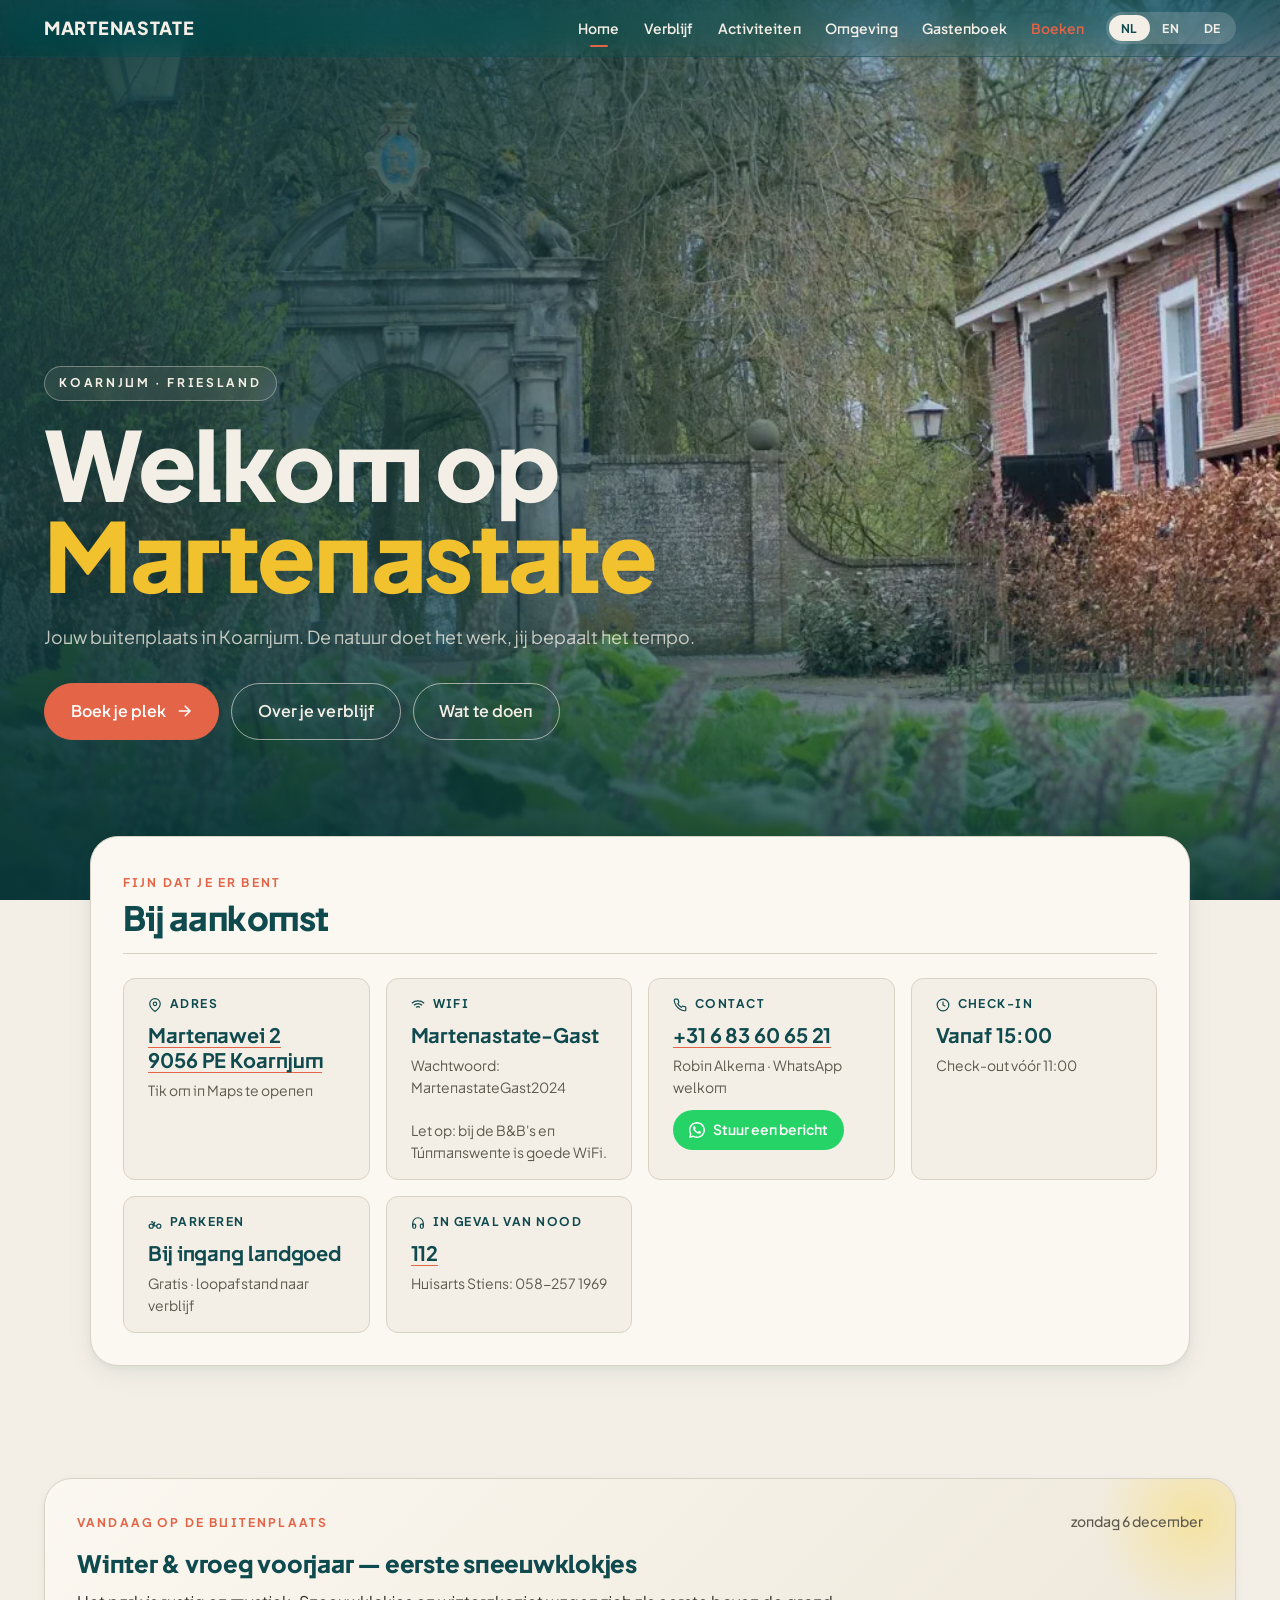
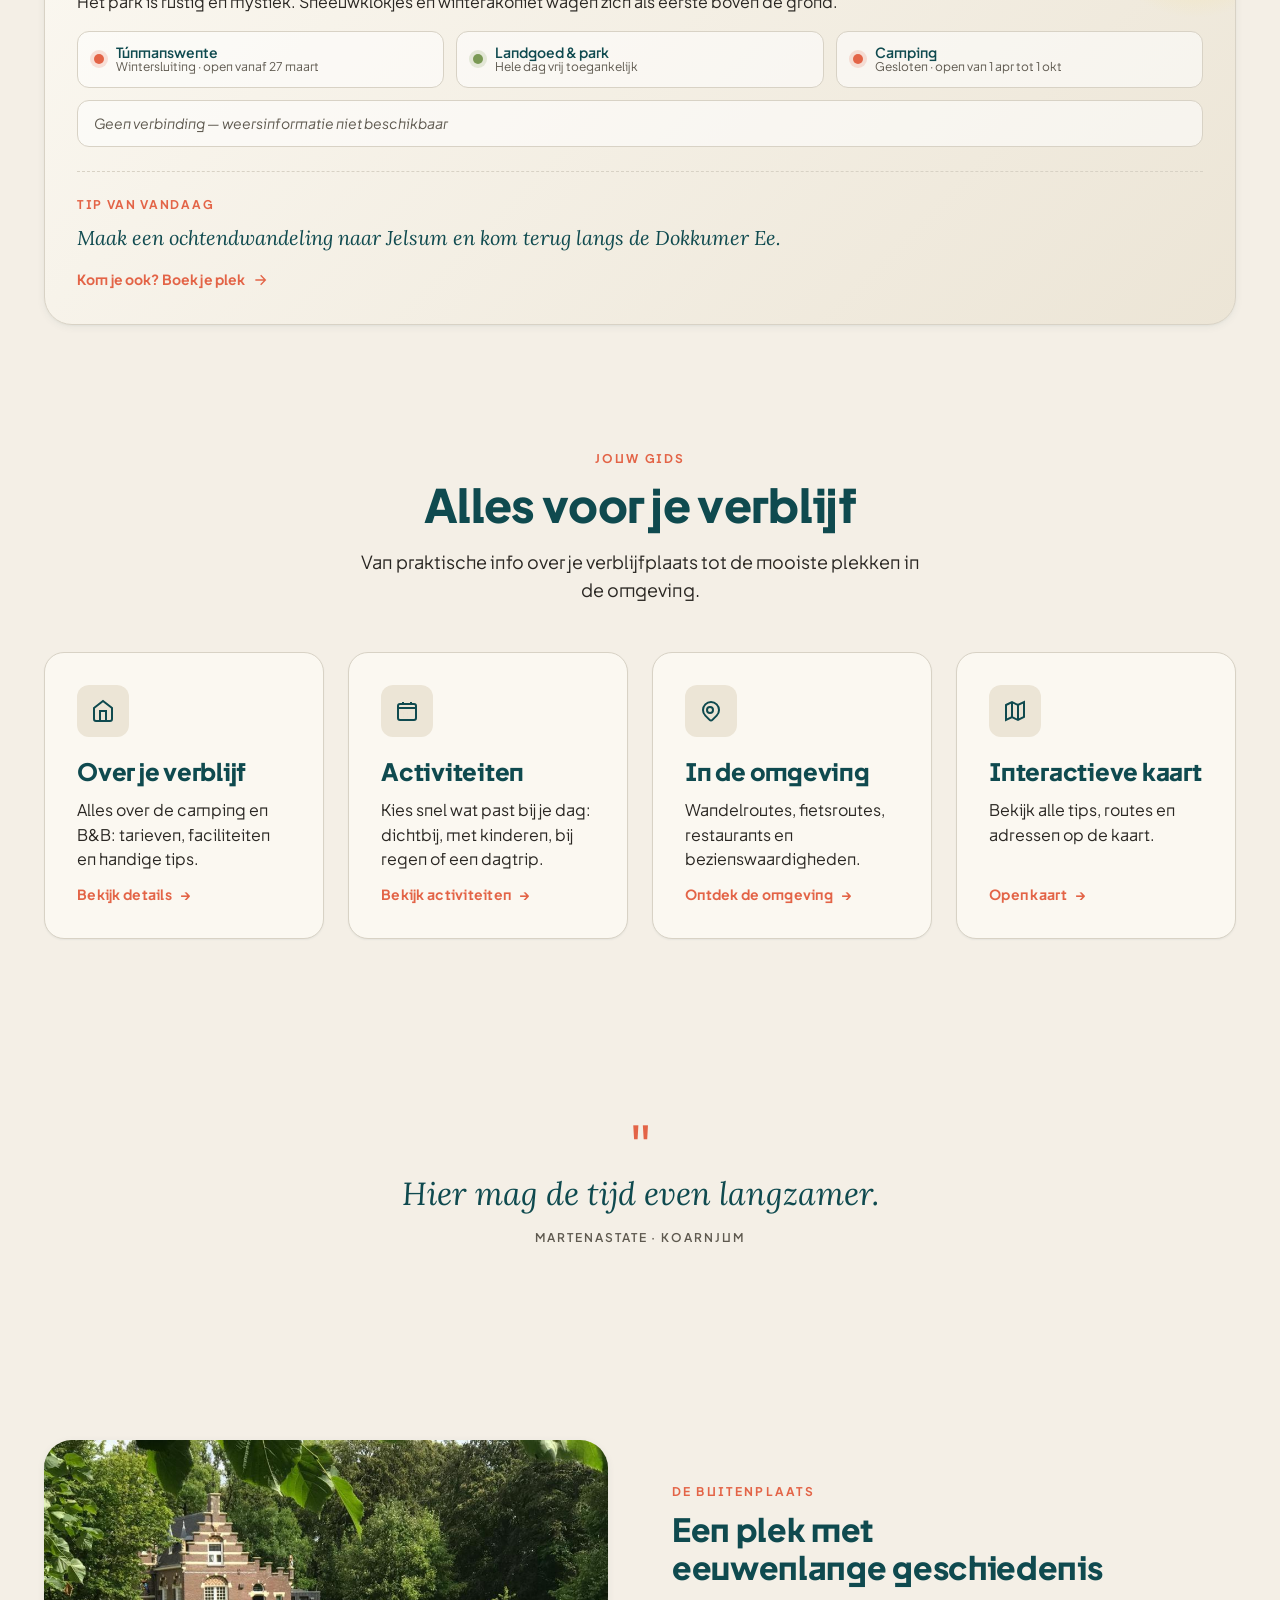
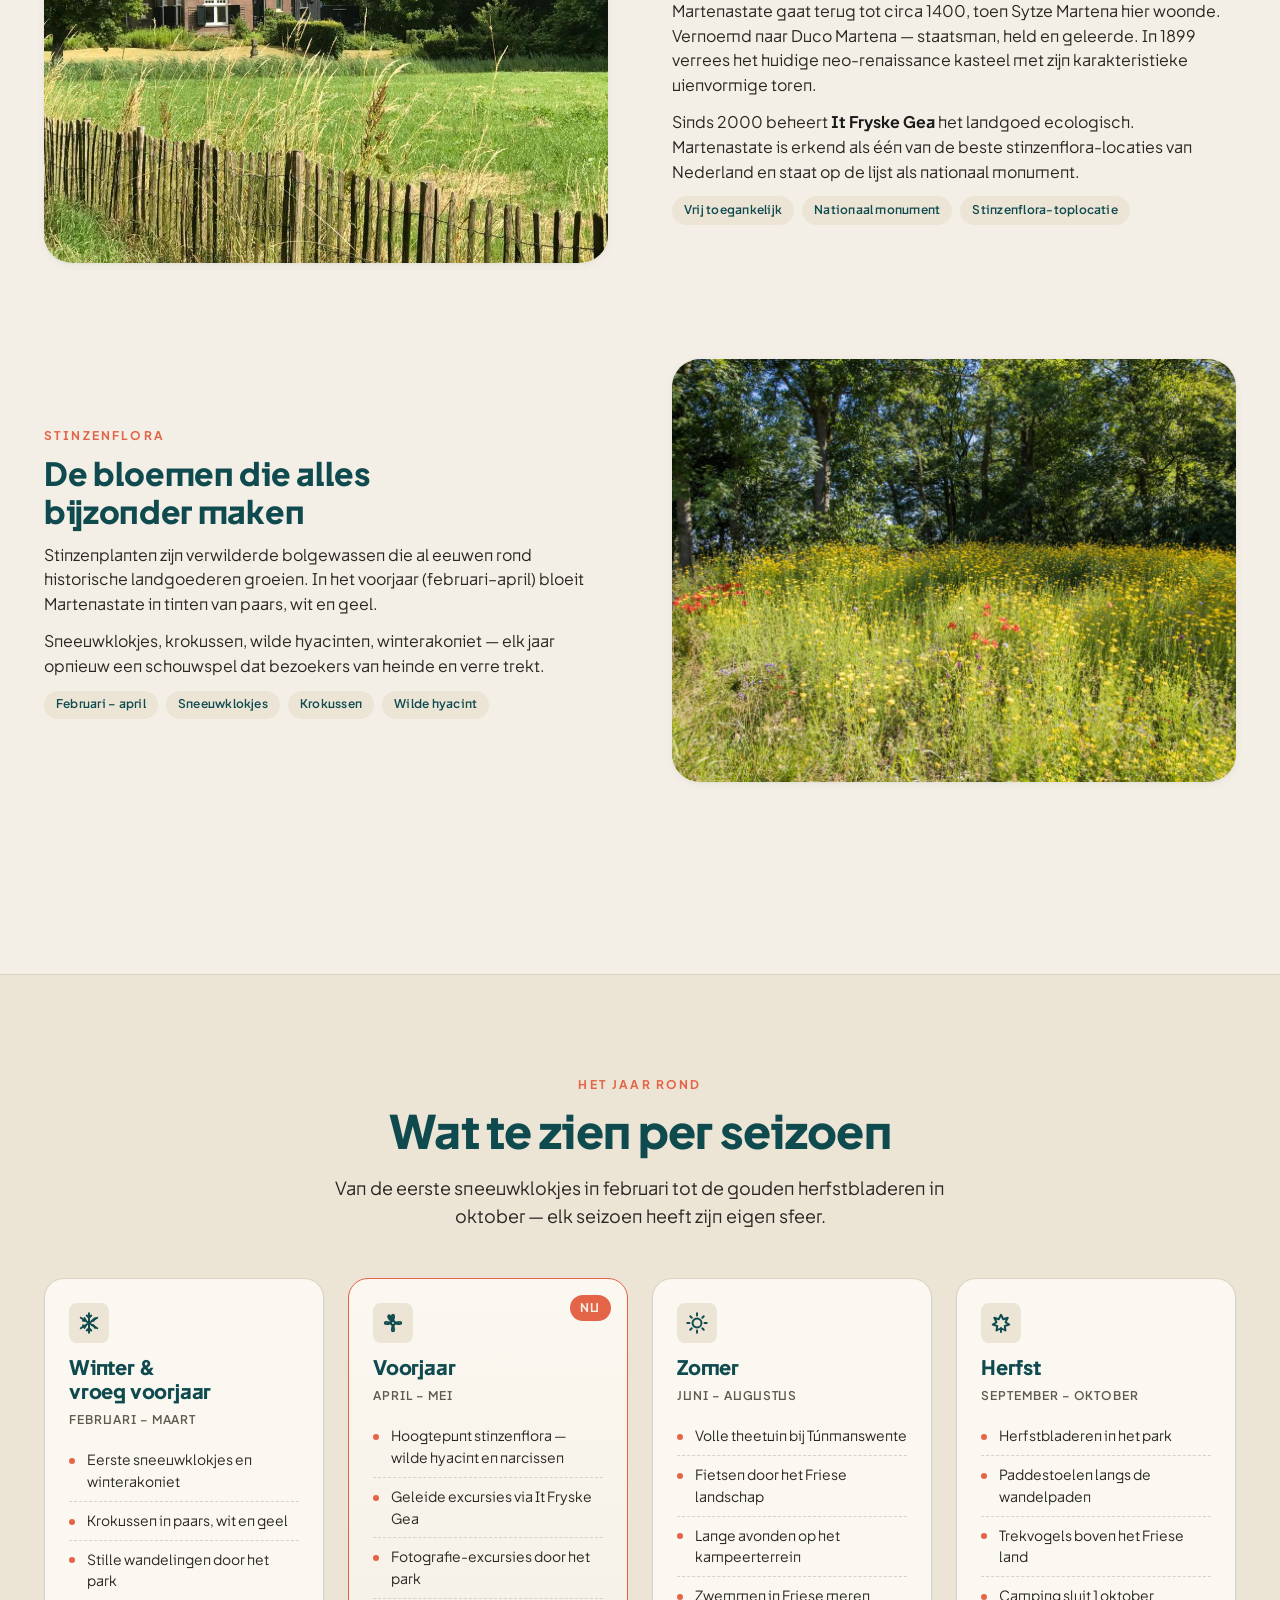
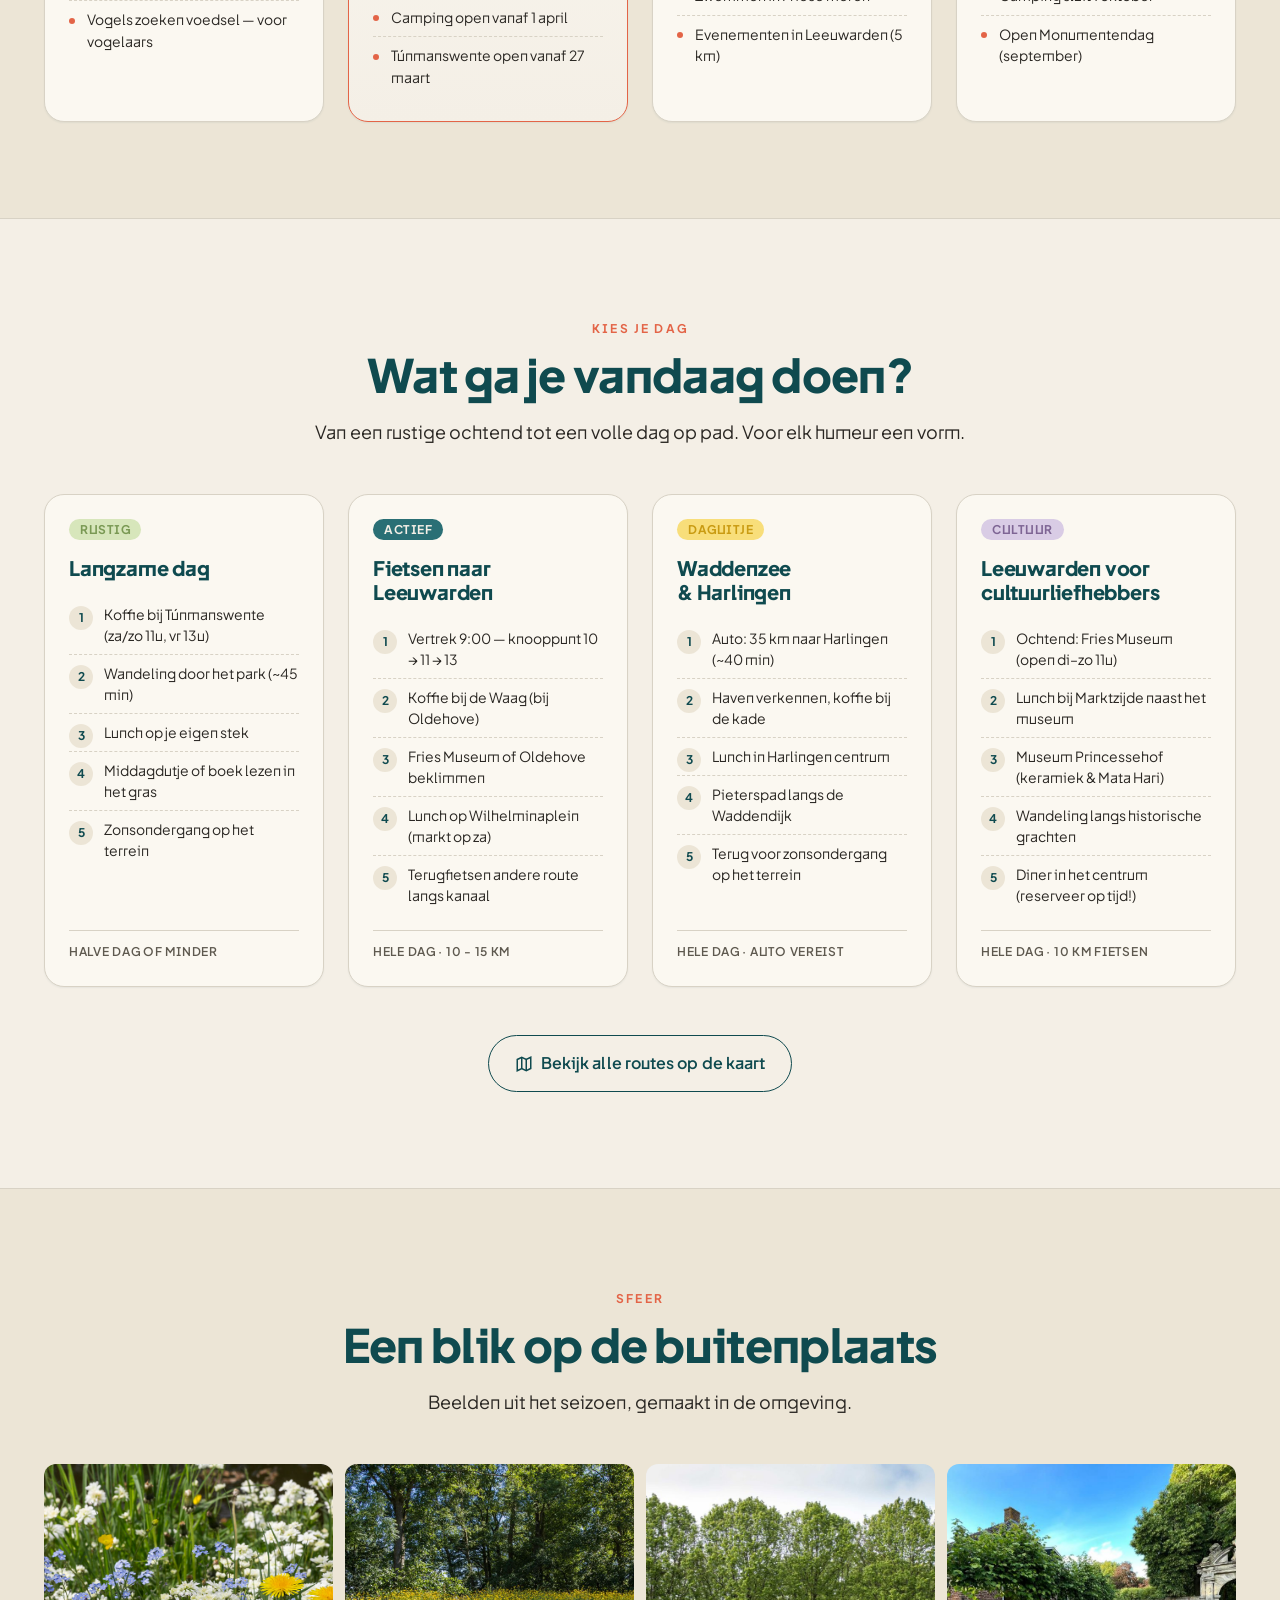
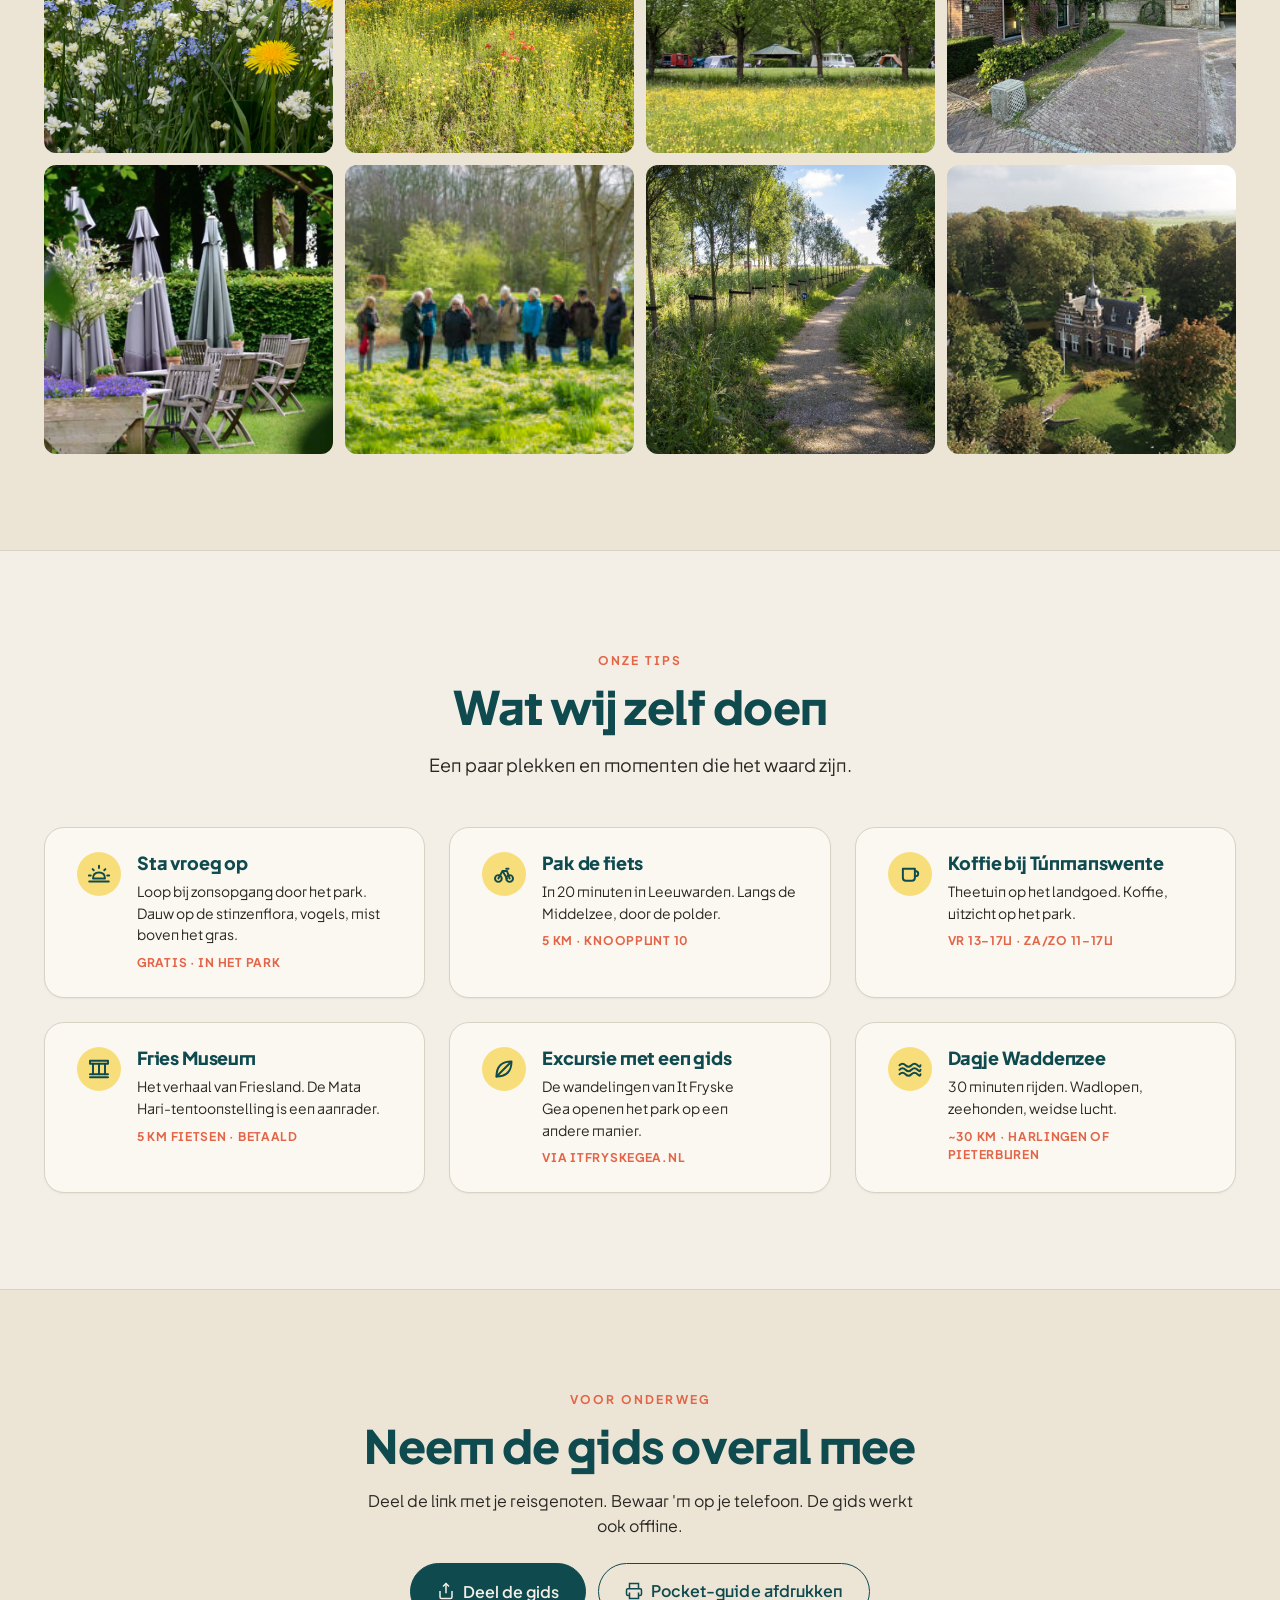
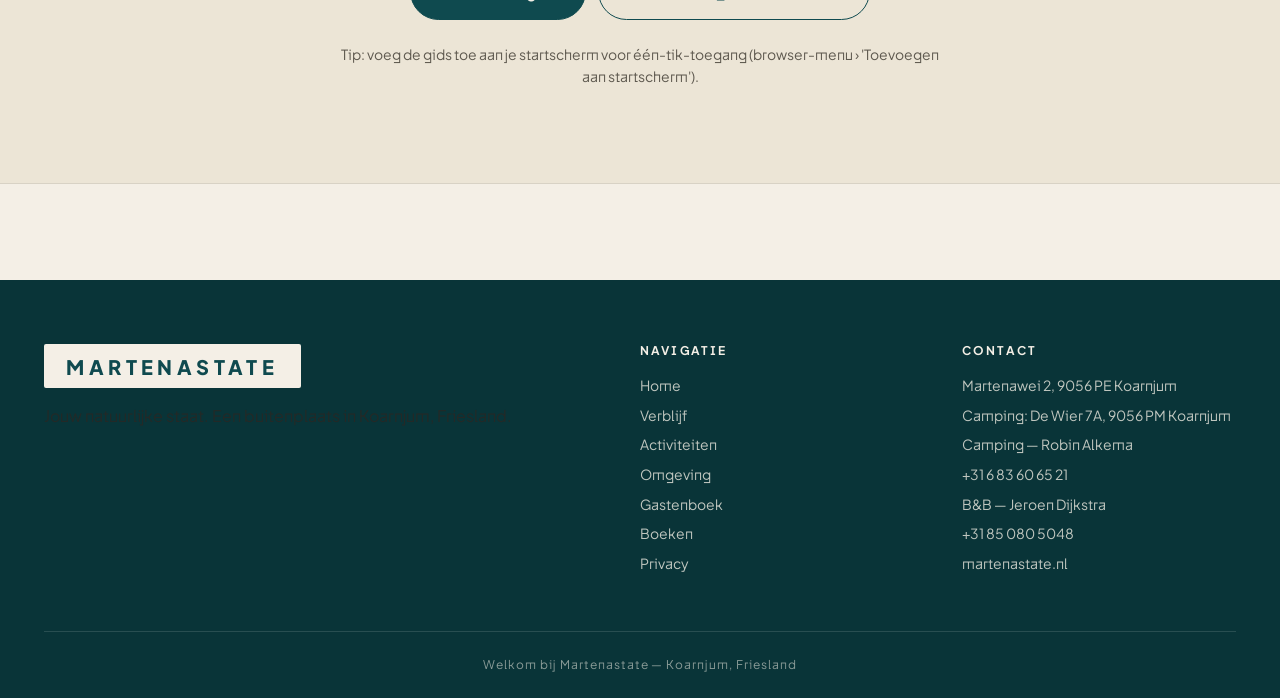
==== index.html @ 049db731 "Contactkeuze (camping/B&B) + dubbele contacten in footer, action-bar bellen→keuzevenster, Grote Wiel" ====
<!DOCTYPE html>
<html lang="nl">
<head>
  <meta charset="UTF-8">
  <meta name="viewport" content="width=device-width, initial-scale=1.0">
  <title>Welkom bij Martenastate</title>
  <meta name="description" content="Welkomstgids van camping & B&B Martenastate in Koarnjum, Friesland: kamperen, B&B Stinzenflora, wandel- en fietsroutes, eetadressen en alles voor je verblijf.">

  <meta property="og:title" content="Welkom bij Martenastate">
  <meta property="og:description" content="Jouw gids voor je verblijf op de buitenplaats in Koarnjum, Friesland.">
  <meta property="og:type" content="website">
  <meta property="og:locale" content="nl_NL">
  <meta property="og:image" content="https://camping-martenastate-bay.vercel.app/images/photo-poort.webp">
  <meta property="og:image:alt" content="De stenen poort van Martenastate, omringd door groen en stinzenflora.">
  <meta property="og:url" content="https://camping-martenastate-bay.vercel.app/">
  <meta property="og:site_name" content="Martenastate">
  <meta name="twitter:card" content="summary_large_image">
  <meta name="theme-color" content="#0F4A4F">
  <link rel="manifest" href="/manifest.webmanifest">

  <link rel="icon" type="image/svg+xml" href="favicon.svg">
  <link rel="canonical" href="https://camping-martenastate-bay.vercel.app/">
  <link rel="apple-touch-icon" href="/apple-touch-icon.png">

  <link rel="preconnect" href="https://fonts.googleapis.com">
  <link rel="preconnect" href="https://fonts.gstatic.com" crossorigin>
  <link rel="stylesheet" href="https://fonts.googleapis.com/css2?family=Plus+Jakarta+Sans:wght@400;500;600;700;800&family=Lora:ital,wght@0,400;0,500;1,400;1,500&family=Caveat:wght@500;600;700&display=swap" media="print" onload="this.media='all'"><noscript><link rel="stylesheet" href="https://fonts.googleapis.com/css2?family=Plus+Jakarta+Sans:wght@400;500;600;700;800&family=Lora:ital,wght@0,400;0,500;1,400;1,500&family=Caveat:wght@500;600;700&display=swap"></noscript>

  <link rel="stylesheet" href="css/tokens.css">
  <link rel="stylesheet" href="css/style.css">
  <!-- Vercel Web Analytics (privacy-friendly, no cookies) -->
  <script defer src="/_vercel/insights/script.js"></script>
  <script type="application/ld+json">
{
  "@context": "https://schema.org",
  "@type": "LodgingBusiness",
  "name": "Martenastate — Camping & B&B",
  "description": "Camping en B&B op het historische landgoed Martenastate in Koarnjum, Friesland.",
  "url": "https://camping-martenastate-bay.vercel.app/",
  "image": "https://camping-martenastate-bay.vercel.app/images/photo-poort.webp",
  "telephone": "+31683606521",
  "address": {
    "@type": "PostalAddress",
    "streetAddress": "Martenawei 2",
    "postalCode": "9056 PE",
    "addressLocality": "Koarnjum",
    "addressRegion": "Friesland",
    "addressCountry": "NL"
  },
  "geo": {
    "@type": "GeoCoordinates",
    "latitude": 53.2013,
    "longitude": 5.7745
  },
  "priceRange": "€€",
  "petsAllowed": true
}
  </script>
</head>
<body>

  <!-- Navigation -->
  <nav class="navbar on-dark" role="navigation">
    <div class="navbar-inner">
      <a href="index.html" class="brand" aria-label="Martenastate home">
        Martenastate
      </a>

      <ul class="nav-links" id="nav-links">
        <li><a href="index.html" data-i18n="nav.home">Home</a></li>
        <li><a href="verblijf.html" data-i18n="nav.verblijf">Verblijf</a></li>
        <li><a href="activiteiten.html" data-i18n="nav.activiteiten">Activiteiten</a></li>
        <li><a href="omgeving.html" data-i18n="nav.omgeving">Omgeving</a></li>
        <li><a href="gastenboek.html" data-i18n="nav.gastenboek">Gastenboek</a></li>
        <li><a href="boeken.html" data-i18n="nav.boeken" style="color: var(--ms-martena-rood);">Boeken</a></li>
        <li>
          <div class="lang-toggle" role="group" aria-label="Taal kiezen">
            <button data-lang="nl" class="active">NL</button>
            <button data-lang="en">EN</button>
            <button data-lang="de">DE</button>
          </div>
        </li>
      </ul>

      <button class="menu-toggle" aria-label="Menu openen" aria-expanded="false" aria-controls="nav-links">
        <svg width="24" height="24" viewBox="0 0 24 24" fill="none" stroke="currentColor" stroke-width="2">
          <line x1="3" y1="6" x2="21" y2="6"/><line x1="3" y1="12" x2="21" y2="12"/><line x1="3" y1="18" x2="21" y2="18"/>
        </svg>
      </button>
    </div>
  </nav>

  <!-- ───────────────── Cinematic hero ─────────────────  -->
  <section class="hero" style="background-image: url('images/photo-poort.webp');">
    <div class="hero-content">
      <span class="hero-eyebrow" data-i18n="home.eyebrow">Koarnjum · Friesland</span>
      <h1 data-i18n-html="home.h1">
        Welkom op<br>
        <span class="italic" data-i18n="home.title.italic">Martenastate</span>
      </h1>
      <p class="guest-greeting-hero" id="guestGreeting" hidden></p>
      <p class="hero-subtitle" data-i18n="home.subtitle">
        Jouw buitenplaats in Koarnjum. De natuur doet het werk, jij bepaalt het tempo. Hier ruil je hectiek in voor een eigen ritme.
      </p>
      <div class="hero-buttons">
        <a href="boeken.html" class="btn btn-primary btn-book">
          <span data-i18n="cta.book">Boek je plek</span>
          <svg viewBox="0 0 24 24" fill="none" stroke="currentColor" stroke-width="2" aria-hidden="true"><path d="M5 12h14M13 5l7 7-7 7"/></svg>
        </a>
        <a href="verblijf.html" class="btn btn-outline">
          <span data-i18n="home.btn.verblijf">Over je verblijf</span>
        </a>
        <a href="activiteiten.html" class="btn btn-outline">
          <span data-i18n="home.btn.omgeving">Wat te doen</span>
        </a>
      </div>
    </div>

    <div class="scroll-indicator" aria-hidden="true">
      <svg viewBox="0 0 24 24" fill="none" stroke="currentColor" stroke-width="2"><path d="M12 5v14M5 12l7 7 7-7"/></svg>
    </div>
  </section>

  <!-- ───────────────── Bij aankomst ─────────────────  -->
  <div class="container">
    <div class="arrival-panel fade-in">
      <div class="arrival-panel-header">
        <div>
          <span class="arrival-eyebrow" data-i18n="arrival.eyebrow">Fijn dat je er bent</span>
          <h2 data-i18n="arrival.title">Bij aankomst</h2>
        </div>
      </div>
      <div class="arrival-grid">
        <div class="arrival-item">
          <div class="arrival-label">
            <svg viewBox="0 0 24 24" fill="none" stroke="currentColor" stroke-width="2" aria-hidden="true"><path d="M21 10c0 7-9 13-9 13s-9-6-9-13a9 9 0 0 1 18 0z"/><circle cx="12" cy="10" r="3"/></svg>
            <span data-i18n="arrival.address.label">Adres</span>
          </div>
          <div class="arrival-value">
            <a href="https://maps.google.com/?q=Martenawei+2,+9056+PE+Koarnjum" target="_blank" rel="noopener">Martenawei 2<br>9056 PE Koarnjum</a>
          </div>
          <div class="arrival-sub" data-i18n="arrival.address.sub">Tik om in Maps te openen</div>
        </div>

        <div class="arrival-item copyable" data-copy="MartenastateGast2024">
          <div class="arrival-label">
            <svg viewBox="0 0 24 24" fill="none" stroke="currentColor" stroke-width="2" aria-hidden="true"><path d="M5 12.55a11 11 0 0 1 14.08 0"/><path d="M1.42 9a16 16 0 0 1 21.16 0"/><path d="M8.53 16.11a6 6 0 0 1 6.95 0"/><line x1="12" y1="20" x2="12.01" y2="20"/></svg>
            <span data-i18n="arrival.wifi.label">WiFi</span>
          </div>
          <div class="arrival-value">Martenastate-Gast</div>
          <div class="arrival-sub" data-i18n-html="arrival.wifi.sub">Wachtwoord: MartenastateGast2024<br><br>Let op: bij de B&amp;B's en Túnmanswente is goede WiFi.</div>
        </div>

        <div class="arrival-item">
          <div class="arrival-label">
            <svg viewBox="0 0 24 24" fill="none" stroke="currentColor" stroke-width="2" aria-hidden="true"><path d="M22 16.92v3a2 2 0 0 1-2.18 2 19.79 19.79 0 0 1-8.63-3.07 19.5 19.5 0 0 1-6-6 19.79 19.79 0 0 1-3.07-8.67A2 2 0 0 1 4.11 2h3a2 2 0 0 1 2 1.72 12.84 12.84 0 0 0 .7 2.81 2 2 0 0 1-.45 2.11L8.09 9.91a16 16 0 0 0 6 6l1.27-1.27a2 2 0 0 1 2.11-.45 12.84 12.84 0 0 0 2.81.7A2 2 0 0 1 22 16.92z"/></svg>
            <span data-i18n="arrival.contact.label">Contact</span>
          </div>
          <div class="arrival-value">
            <a href="tel:+31683606521">+31 6 83 60 65 21</a>
          </div>
          <div class="arrival-sub" data-i18n="arrival.contact.sub">Robin Alkema · WhatsApp welkom</div>
          <a href="https://wa.me/31683606521?text=Hallo%2C%20ik%20ben%20gast%20bij%20Martenastate%20en%20heb%20een%20vraag..." class="btn-whatsapp" target="_blank" rel="noopener" aria-label="WhatsApp Robin">
            <svg viewBox="0 0 24 24" fill="currentColor" aria-hidden="true"><path d="M17.472 14.382c-.297-.149-1.758-.867-2.03-.967-.273-.099-.471-.148-.67.15-.197.297-.767.966-.94 1.164-.173.199-.347.223-.644.075-.297-.15-1.255-.463-2.39-1.475-.883-.788-1.48-1.761-1.653-2.059-.173-.297-.018-.458.13-.606.134-.133.298-.347.446-.52.149-.174.198-.298.298-.497.099-.198.05-.371-.025-.52-.075-.149-.669-1.612-.916-2.207-.242-.579-.487-.5-.669-.51-.173-.008-.371-.01-.57-.01-.198 0-.52.074-.792.372-.272.297-1.04 1.016-1.04 2.479 0 1.462 1.065 2.875 1.213 3.074.149.198 2.096 3.2 5.077 4.487.709.306 1.262.489 1.694.625.712.227 1.36.195 1.871.118.571-.085 1.758-.719 2.006-1.413.248-.694.248-1.289.173-1.413-.074-.124-.272-.198-.57-.347z"/><path d="M12 0C5.373 0 0 5.373 0 12c0 2.127.558 4.122 1.534 5.852L0 24l6.335-1.518A11.945 11.945 0 0 0 12 24c6.627 0 12-5.373 12-12S18.627 0 12 0zm0 21.818c-1.879 0-3.629-.491-5.148-1.348l-.37-.218-3.758.9.938-3.665-.24-.383A9.775 9.775 0 0 1 2.182 12C2.182 6.58 6.58 2.182 12 2.182c5.42 0 9.818 4.398 9.818 9.818 0 5.42-4.398 9.818-9.818 9.818z"/></svg>
            <span data-i18n="whatsapp.btn">WhatsApp Robin</span>
          </a>
        </div>

        <div class="arrival-item">
          <div class="arrival-label">
            <svg viewBox="0 0 24 24" fill="none" stroke="currentColor" stroke-width="2" aria-hidden="true"><circle cx="12" cy="12" r="10"/><polyline points="12 6 12 12 16 14"/></svg>
            <span data-i18n="arrival.checkin.label">Check-in</span>
          </div>
          <div class="arrival-value" data-i18n="arrival.checkin.value">Vanaf 15:00</div>
          <div class="arrival-sub" data-i18n="arrival.checkin.sub">Check-out vóór 11:00</div>
        </div>

        <div class="arrival-item">
          <div class="arrival-label">
            <svg viewBox="0 0 24 24" fill="none" stroke="currentColor" stroke-width="2" aria-hidden="true"><circle cx="5.5" cy="17.5" r="3.5"/><circle cx="18.5" cy="17.5" r="3.5"/><path d="M15 17h-4l-3-7H5"/><path d="M9 17l3-7"/></svg>
            <span data-i18n="arrival.parking.label">Parkeren</span>
          </div>
          <div class="arrival-value" data-i18n="arrival.parking.value">Bij ingang landgoed</div>
          <div class="arrival-sub" data-i18n="arrival.parking.sub">Gratis · loopafstand naar verblijf</div>
        </div>

        <div class="arrival-item">
          <div class="arrival-label">
            <svg viewBox="0 0 24 24" fill="none" stroke="currentColor" stroke-width="2" aria-hidden="true"><path d="M3 18v-6a9 9 0 0 1 18 0v6"/><path d="M21 19a2 2 0 0 1-2 2h-1a2 2 0 0 1-2-2v-3a2 2 0 0 1 2-2h3zM3 19a2 2 0 0 0 2 2h1a2 2 0 0 0 2-2v-3a2 2 0 0 0-2-2H3z"/></svg>
            <span data-i18n="arrival.emergency.label">In geval van nood</span>
          </div>
          <div class="arrival-value">
            <a href="tel:112">112</a>
          </div>
          <div class="arrival-sub" data-i18n="arrival.emergency.sub">Huisarts Stiens: 058-257 1969</div>
        </div>
      </div>
    </div>
  </div>


  <!-- ───────────────── Vandaag widget ─────────────────  -->
  <section style="padding-top: var(--space-7); padding-bottom: var(--space-5);">
    <div class="container">
      <div class="today-widget fade-in" id="todayWidget">
        <div class="today-widget-header">
          <span class="today-label" data-i18n="today.label">Vandaag op de buitenplaats</span>
          <span class="today-date" id="todayDate">—</span>
        </div>
        <h3 id="todaySeasonTitle" data-i18n="today.season.spring">Voorjaar — hoogtepunt stinzenflora</h3>
        <p id="todaySeasonText" data-i18n="today.season.spring.text">De wilde hyacint en narcissen kleuren het park nu paarsblauw en geel. Een goed moment voor een vroege ochtendwandeling.</p>

        <div class="today-status-grid">
          <div class="today-status" id="statusTunmanswente">
            <span class="status-dot"></span>
            <div>
              <span class="status-name">Túnmanswente</span>
              <span class="status-detail" id="tunmanswenteHours">—</span>
            </div>
          </div>
          <div class="today-status">
            <span class="status-dot"></span>
            <div>
              <span class="status-name" data-i18n="today.park.name">Park</span>
              <span class="status-detail" data-i18n="today.park.hours">Vrij toegankelijk</span>
            </div>
          </div>
          <div class="today-status" id="statusCamping">
            <span class="status-dot"></span>
            <div>
              <span class="status-name" data-i18n="today.camping.name">Camping</span>
              <span class="status-detail" id="campingStatus">—</span>
            </div>
          </div>
        </div>

        <div class="weather-row" id="weatherRow" aria-live="polite" hidden></div>

        <div class="today-tip">
          <div class="today-tip-label" data-i18n="today.tip.label">Tip van vandaag</div>
          <p class="today-tip-text" id="todayTip" data-i18n="today.tip.default">Loop bij zonsopgang door het park — de vogels zingen, de mist trekt op en de stinzenflora is op haar mooist in het ochtendlicht.</p>
        </div>
        <a class="today-book-link" href="boeken.html">
          <span data-i18n="today.book.link">Kom je ook? Boek je plek</span>
          <svg viewBox="0 0 24 24" fill="none" stroke="currentColor" stroke-width="2" aria-hidden="true" width="16" height="16"><path d="M5 12h14M13 5l7 7-7 7"/></svg>
        </a>
      </div>
    </div>
  </section>

  <!-- ───────────────── Navigation cards ─────────────────  -->
  <section>
    <div class="container">
      <div class="section-header fade-in">
        <span class="section-eyebrow" data-i18n="home.section.gids.eyebrow">Jouw gids</span>
        <h2 data-i18n="home.section.gids.h2">Alles voor je verblijf</h2>
        <p data-i18n="home.section.gids.intro">Van praktische info over je verblijfplaats tot de mooiste plekken in de omgeving.</p>
      </div>

      <div class="card-grid cols-3">
        <a href="verblijf.html" class="nav-card fade-in">
          <div class="icon-wrap">
            <svg viewBox="0 0 24 24" fill="none" stroke="currentColor" stroke-width="2" aria-hidden="true"><path d="M3 9l9-7 9 7v11a2 2 0 0 1-2 2H5a2 2 0 0 1-2-2z"/><polyline points="9 22 9 12 15 12 15 22"/></svg>
          </div>
          <h3 data-i18n="card.verblijf.title">Over je verblijf</h3>
          <p data-i18n="card.verblijf.desc">Camping, B&amp;B en Túnmanswente: tarieven, faciliteiten, praktische tips.</p>
          <span class="card-link" data-i18n="card.verblijf.link">Bekijk details</span>
        </a>

        <a href="activiteiten.html" class="nav-card fade-in">
          <div class="icon-wrap">
            <svg viewBox="0 0 24 24" fill="none" stroke="currentColor" stroke-width="2" aria-hidden="true"><path d="M8 3v3"/><path d="M16 3v3"/><path d="M3 9h18"/><rect x="3" y="5" width="18" height="16" rx="2"/><path d="M8 14h.01"/><path d="M12 14h.01"/><path d="M16 14h.01"/><path d="M8 18h.01"/><path d="M12 18h.01"/></svg>
          </div>
          <h3 data-i18n="card.activiteiten.title">Activiteiten</h3>
          <p data-i18n="card.activiteiten.desc">Kies snel wat past bij je dag — dichtbij, met kinderen, bij regen of een dagtrip.</p>
          <span class="card-link" data-i18n="card.activiteiten.link">Bekijk activiteiten</span>
        </a>

        <a href="omgeving.html" class="nav-card fade-in">
          <div class="icon-wrap">
            <svg viewBox="0 0 24 24" fill="none" stroke="currentColor" stroke-width="2" aria-hidden="true"><path d="M17.657 16.657L13.414 20.9a1.998 1.998 0 0 1-2.827 0l-4.244-4.243a8 8 0 1 1 11.314 0z"/><circle cx="11" cy="11" r="3"/></svg>
          </div>
          <h3 data-i18n="card.omgeving.title">In de omgeving</h3>
          <p data-i18n="card.omgeving.desc">Wandel- en fietsroutes, restaurants en bezienswaardigheden in de buurt.</p>
          <span class="card-link" data-i18n="card.omgeving.link">Ontdek de omgeving</span>
        </a>

        <a href="omgeving.html" class="nav-card fade-in">
          <div class="icon-wrap">
            <svg viewBox="0 0 24 24" fill="none" stroke="currentColor" stroke-width="2" aria-hidden="true"><polygon points="3 6 9 3 15 6 21 3 21 18 15 21 9 18 3 21"/><line x1="9" y1="3" x2="9" y2="18"/><line x1="15" y1="6" x2="15" y2="21"/></svg>
          </div>
          <h3 data-i18n="card.kaart.title">Interactieve kaart</h3>
          <p data-i18n="card.kaart.desc">Alle tips, routes en adressen op één kaart.</p>
          <span class="card-link" data-i18n="card.kaart.link">Open kaart</span>
        </a>
      </div>
    </div>
  </section>

  <!-- ───────────────── Quote ─────────────────  -->
  <div class="quote-block fade-in">
    <blockquote data-i18n="quote.text">Hier mag de tijd even langzamer.</blockquote>
    <cite data-i18n="quote.cite">Martenastate · Koarnjum</cite>
  </div>

  <!-- ───────────────── Over de buitenplaats ─────────────────  -->
  <section>
    <div class="container">
      <div class="feature-row fade-in">
        <div class="feature-image">
          <img src="images/photo-kasteeltje.jpg" width="1024" height="768" alt="Het kasteeltje van Martenastate" loading="lazy">
        </div>
        <div class="feature-content">
          <span class="section-eyebrow" data-i18n="home.estate.eyebrow">De buitenplaats</span>
          <h3 data-i18n="home.estate.h3">Een plek met eeuwenlange geschiedenis</h3>
          <p data-i18n="home.estate.p1">Martenastate gaat terug tot circa 1400, toen Sytze Martena hier woonde. Vernoemd naar Duco Martena — staatsman, held en geleerde. In 1899 verrees het huidige neo-renaissance kasteel met zijn karakteristieke uienvormige toren.</p>
          <p data-i18n-html="home.estate.p2">Sinds 2000 beheert <strong>It Fryske Gea</strong> het landgoed ecologisch. Martenastate is erkend als één van de beste stinzenflora-locaties van Nederland en staat op de lijst als nationaal monument.</p>
          <div class="meta">
            <span class="meta-chip" data-i18n="home.chip.free_access">Vrij toegankelijk</span>
            <span class="meta-chip" data-i18n="home.chip.national_monument">Nationaal monument</span>
            <span class="meta-chip" data-i18n="home.chip.toplocation">Stinzenflora-toplocatie</span>
          </div>
        </div>
      </div>

      <div class="feature-row fade-in">
        <div class="feature-content">
          <span class="section-eyebrow" data-i18n="home.stinzen.eyebrow">Stinzenflora</span>
          <h3 data-i18n="home.stinzen.h3">De bloemen die alles bijzonder maken</h3>
          <p data-i18n="home.stinzen.p1">Stinzenplanten zijn verwilderde bolgewassen die al eeuwen rond historische landgoederen groeien. In het voorjaar (februari–april) bloeit Martenastate in tinten van paars, wit en geel.</p>
          <p data-i18n="home.stinzen.p2">Sneeuwklokjes, krokussen, wilde hyacinten, winterakoniet — elk jaar opnieuw een schouwspel dat bezoekers van heinde en verre trekt.</p>
          <div class="meta">
            <span class="meta-chip" data-i18n="home.chip.feb_apr">Februari – april</span>
            <span class="meta-chip" data-i18n="home.chip.snowdrops">Sneeuwklokjes</span>
            <span class="meta-chip" data-i18n="home.chip.crocus">Krokussen</span>
            <span class="meta-chip" data-i18n="home.chip.hyacinth">Wilde hyacint</span>
          </div>
        </div>
        <div class="feature-image">
          <img src="images/photo-bloemen.jpg" width="1280" height="853" alt="Stinzenflora in bloei" loading="lazy">
        </div>
      </div>
    </div>
  </section>

  <!-- ───────────────── Seizoenskalender ─────────────────  -->
  <section class="section-tinted">
    <div class="container">
      <div class="section-header fade-in">
        <span class="section-eyebrow" data-i18n="home.seasons.eyebrow">Het jaar rond</span>
        <h2 data-i18n="home.seasons.h2">Wat te zien per seizoen</h2>
        <p data-i18n="home.seasons.intro">Van de eerste sneeuwklokjes in februari tot de gouden herfstbladeren in oktober — elk seizoen heeft zijn eigen sfeer.</p>
      </div>

      <div class="season-grid">
        <div class="season-card fade-in">
          <span class="season-icon" data-ms-icon="snowflake"></span>
          <h4 data-i18n="home.season.winter.h4">Winter & vroeg voorjaar</h4>
          <p data-i18n="home.season.winter.range" style="font-size:var(--fs-12);color:var(--fg-mute);margin-bottom:0;letter-spacing:0.08em;text-transform:uppercase;font-weight:600;">Februari – maart</p>
          <ul>
            <li data-i18n="home.season.winter.li1">Eerste sneeuwklokjes en winterakoniet</li>
            <li data-i18n="home.season.winter.li2">Krokussen in paars, wit en geel</li>
            <li data-i18n="home.season.winter.li3">Stille wandelingen door het park</li>
            <li data-i18n="home.season.winter.li4">Vogels zoeken voedsel — voor vogelaars</li>
          </ul>
        </div>

        <div class="season-card current-season fade-in">
          <span class="current-badge" data-i18n="home.season.current_badge">Nu</span>
          <span class="season-icon" data-ms-icon="blossom"></span>
          <h4 data-i18n="home.season.spring.h4">Voorjaar</h4>
          <p data-i18n="home.season.spring.range" style="font-size:var(--fs-12);color:var(--fg-mute);margin-bottom:0;letter-spacing:0.08em;text-transform:uppercase;font-weight:600;">April – mei</p>
          <ul>
            <li data-i18n="home.season.spring.li1">Hoogtepunt stinzenflora — wilde hyacint en narcissen</li>
            <li data-i18n="home.season.spring.li2">Geleide excursies via It Fryske Gea</li>
            <li data-i18n="home.season.spring.li3">Fotografie-excursies door het park</li>
            <li data-i18n="home.season.spring.li4">Camping open vanaf 1 april</li>
            <li data-i18n="home.season.spring.li5">Túnmanswente open vanaf 27 maart</li>
          </ul>
        </div>

        <div class="season-card fade-in">
          <span class="season-icon" data-ms-icon="sun"></span>
          <h4 data-i18n="home.season.summer.h4">Zomer</h4>
          <p data-i18n="home.season.summer.range" style="font-size:var(--fs-12);color:var(--fg-mute);margin-bottom:0;letter-spacing:0.08em;text-transform:uppercase;font-weight:600;">Juni – augustus</p>
          <ul>
            <li data-i18n="home.season.summer.li1">Volle theetuin bij Túnmanswente</li>
            <li data-i18n="home.season.summer.li2">Fietsen door het Friese landschap</li>
            <li data-i18n="home.season.summer.li3">Lange avonden op het kampeerterrein</li>
            <li data-i18n="home.season.summer.li4">Zwemmen in Friese meren</li>
            <li data-i18n="home.season.summer.li5">Evenementen in Leeuwarden (5 km)</li>
          </ul>
        </div>

        <div class="season-card fade-in">
          <span class="season-icon" data-ms-icon="autumn_leaf"></span>
          <h4 data-i18n="home.season.autumn.h4">Herfst</h4>
          <p data-i18n="home.season.autumn.range" style="font-size:var(--fs-12);color:var(--fg-mute);margin-bottom:0;letter-spacing:0.08em;text-transform:uppercase;font-weight:600;">September – oktober</p>
          <ul>
            <li data-i18n="home.season.autumn.li1">Herfstbladeren in het park</li>
            <li data-i18n="home.season.autumn.li2">Paddestoelen langs de wandelpaden</li>
            <li data-i18n="home.season.autumn.li3">Trekvogels boven het Friese land</li>
            <li data-i18n="home.season.autumn.li4">Camping sluit 1 oktober</li>
            <li data-i18n="home.season.autumn.li5">Open Monumentendag (september)</li>
          </ul>
        </div>
      </div>
    </div>
  </section>

  <!-- ───────────────── Dag-inspiratie ─────────────────  -->
  <section>
    <div class="container">
      <div class="section-header fade-in">
        <span class="section-eyebrow" data-i18n="dayplan.eyebrow">Kies je dag</span>
        <h2 data-i18n="dayplan.title">Wat ga je vandaag doen?</h2>
        <p data-i18n="dayplan.subtitle">Van een rustige ochtend tot een volle dag op pad — voor elk humeur een passende combinatie.</p>
      </div>

      <div class="dayplan-grid">
        <div class="dayplan-card fade-in">
          <div class="dayplan-badge dayplan-easy"><span data-i18n="home.dayplan.b.easy">Rustig</span></div>
          <h4 data-i18n="dayplan.slow.title">Langzame dag</h4>
          <ol class="dayplan-list">
            <li data-i18n="dayplan.slow.1">Koffie bij Túnmanswente (za/zo 11u, vr 13u)</li>
            <li data-i18n="dayplan.slow.2">Wandeling door het park (~45 min)</li>
            <li data-i18n="dayplan.slow.3">Lunch op je eigen stek</li>
            <li data-i18n="dayplan.slow.4">Boek lezen in het gras</li>
            <li data-i18n="dayplan.slow.5">Zonsondergang op het terrein</li>
          </ol>
          <div class="dayplan-time" data-i18n="home.dayplan.t.halfday">Halve dag of minder</div>
        </div>

        <div class="dayplan-card fade-in">
          <div class="dayplan-badge dayplan-active"><span data-i18n="home.dayplan.b.active">Actief</span></div>
          <h4 data-i18n="dayplan.active.title">Fietsen naar Leeuwarden</h4>
          <ol class="dayplan-list">
            <li data-i18n="dayplan.active.1">Vertrek 9:00 — knooppunt 10 → 11 → 13</li>
            <li data-i18n="dayplan.active.2">Koffie bij de Waag (bij Oldehove)</li>
            <li data-i18n="dayplan.active.3">Fries Museum of Oldehove beklimmen</li>
            <li data-i18n="dayplan.active.4">Lunch op Wilhelminaplein (markt op za)</li>
            <li data-i18n="dayplan.active.5">Terugfietsen langs het kanaal</li>
          </ol>
          <div class="dayplan-time" data-i18n="home.dayplan.t.fullday_km">Hele dag · 20–30 km</div>
        </div>

        <div class="dayplan-card fade-in">
          <div class="dayplan-badge dayplan-explore"><span data-i18n="home.dayplan.b.explore">Daguitje</span></div>
          <h4 data-i18n="dayplan.explore.title">Waddenzee &amp; Harlingen</h4>
          <ol class="dayplan-list">
            <li data-i18n="dayplan.explore.1">Auto: 35 km naar Harlingen (~40 min)</li>
            <li data-i18n="dayplan.explore.2">Haven verkennen, koffie bij de kade</li>
            <li data-i18n="dayplan.explore.3">Lunch in Harlingen centrum</li>
            <li data-i18n="dayplan.explore.4">Pieterspad langs de Waddendijk</li>
            <li data-i18n="dayplan.explore.5">Terug voor zonsondergang</li>
          </ol>
          <div class="dayplan-time" data-i18n="home.dayplan.t.fullday_car">Hele dag · auto vereist</div>
        </div>

        <div class="dayplan-card fade-in">
          <div class="dayplan-badge dayplan-culture"><span data-i18n="home.dayplan.b.culture">Cultuur</span></div>
          <h4 data-i18n="dayplan.culture.title">Leeuwarden voor cultuurliefhebbers</h4>
          <ol class="dayplan-list">
            <li data-i18n="dayplan.culture.1">Ochtend: Fries Museum (open di–zo 11u)</li>
            <li data-i18n="dayplan.culture.2">Lunch bij Marktzijde naast het museum</li>
            <li data-i18n="dayplan.culture.3">Museum Princessehof (keramiek &amp; Mata Hari)</li>
            <li data-i18n="dayplan.culture.4">Wandeling langs historische grachten</li>
            <li data-i18n="dayplan.culture.5">Diner in het centrum (reserveer op tijd)</li>
          </ol>
          <div class="dayplan-time" data-i18n="home.dayplan.t.fullday_bike">Hele dag · 5 km fietsen</div>
        </div>
      </div>

      <div style="text-align:center; margin-top: var(--space-7);">
        <a href="omgeving.html" class="btn btn-outline">
          <svg viewBox="0 0 24 24" fill="none" stroke="currentColor" stroke-width="2" aria-hidden="true"><polygon points="3 6 9 3 15 6 21 3 21 18 15 21 9 18 3 21"/><line x1="9" y1="3" x2="9" y2="18"/><line x1="15" y1="6" x2="15" y2="21"/></svg>
          <span data-i18n="dayplan.map.link">Bekijk alle routes op de kaart</span>
        </a>
      </div>
    </div>
  </section>

  <!-- ───────────────── Sfeer ─────────────────  -->
  <section class="gallery-section section-tinted">
    <div class="container">
      <div class="section-header fade-in">
        <span class="section-eyebrow" data-i18n="gallery.eyebrow">Sfeer</span>
        <h2 data-i18n="gallery.title">Een blik op de buitenplaats</h2>
        <p data-i18n="gallery.subtitle">Beelden uit het seizoen, gemaakt in de omgeving.</p>
      </div>

      <div class="gallery-grid" id="galleryGrid">
        <figure class="gallery-item fade-in" aria-label="Foto 1">
          <div class="gallery-img-wrap">
            <img src="images/photo-voorjaar.jpg" width="1024" height="683" alt="" loading="lazy" data-caption-key="gallery.caption.1" onerror="this.parentElement.classList.add('gallery-placeholder')">
          </div>
          <figcaption class="gallery-caption" data-i18n="gallery.caption.1">Stinzenflora in het voorjaar</figcaption>
        </figure>
        <figure class="gallery-item fade-in" aria-label="Foto 2">
          <div class="gallery-img-wrap">
            <img src="images/photo-bloemen.jpg" width="1280" height="853" alt="" loading="lazy" data-caption-key="gallery.caption.2" onerror="this.parentElement.classList.add('gallery-placeholder')">
          </div>
          <figcaption class="gallery-caption" data-i18n="gallery.caption.2">Wilde hyacint langs het pad</figcaption>
        </figure>
        <figure class="gallery-item fade-in" aria-label="Foto 3">
          <div class="gallery-img-wrap">
            <img src="images/photo-camping.jpg" width="1024" height="683" alt="" loading="lazy" data-caption-key="gallery.caption.3" onerror="this.parentElement.classList.add('gallery-placeholder')">
          </div>
          <figcaption class="gallery-caption" data-i18n="gallery.caption.3">Kampeerplekken in het park</figcaption>
        </figure>
        <figure class="gallery-item fade-in" aria-label="Foto 4">
          <div class="gallery-img-wrap">
            <img src="images/photo-bnb.jpg" width="1024" height="768" alt="" loading="lazy" data-caption-key="gallery.caption.4" onerror="this.parentElement.classList.add('gallery-placeholder')">
          </div>
          <figcaption class="gallery-caption" data-i18n="gallery.caption.4">B&amp;B Stinzenflora</figcaption>
        </figure>
        <figure class="gallery-item fade-in" aria-label="Foto 5">
          <div class="gallery-img-wrap">
            <img src="images/photo-theetuin-parasol.jpg" width="1024" height="667" alt="" loading="lazy" data-caption-key="gallery.caption.5" onerror="this.parentElement.classList.add('gallery-placeholder')">
          </div>
          <figcaption class="gallery-caption" data-i18n="gallery.caption.5">Túnmanswente theetuin</figcaption>
        </figure>
        <figure class="gallery-item fade-in" aria-label="Foto 6">
          <div class="gallery-img-wrap">
            <img src="images/photo-wandelen-1.jpg" width="300" height="200" alt="" loading="lazy" data-caption-key="gallery.caption.6" onerror="this.parentElement.classList.add('gallery-placeholder')">
          </div>
          <figcaption class="gallery-caption" data-i18n="gallery.caption.6">Wandelen door het park</figcaption>
        </figure>
        <figure class="gallery-item fade-in" aria-label="Foto 7">
          <div class="gallery-img-wrap">
            <img src="images/photo-singel.jpg" width="1280" height="853" alt="" loading="lazy" data-caption-key="gallery.caption.7" onerror="this.parentElement.classList.add('gallery-placeholder')">
          </div>
          <figcaption class="gallery-caption" data-i18n="gallery.caption.7">Singel rond het landgoed</figcaption>
        </figure>
        <figure class="gallery-item fade-in" aria-label="Foto 8">
          <div class="gallery-img-wrap">
            <img src="images/photo-kasteeltje-aerial.jpg" width="400" height="240" alt="" loading="lazy" data-caption-key="gallery.caption.8" onerror="this.parentElement.classList.add('gallery-placeholder')">
          </div>
          <figcaption class="gallery-caption" data-i18n="gallery.caption.8">Het landgoed vanuit de lucht</figcaption>
        </figure>
      </div>
    </div>
  </section>

  <!-- Lightbox -->
  <div class="gallery-lightbox" id="galleryLightbox" role="dialog" aria-modal="true" aria-label="Foto" hidden>
    <button class="lightbox-close" id="lightboxClose" aria-label="Sluiten"><span data-ms-icon="close" style="display:inline-flex;width:1em;height:1em;"></span></button>
    <button class="lightbox-prev" id="lightboxPrev" aria-label="Vorige foto">&#8249;</button>
    <button class="lightbox-next" id="lightboxNext" aria-label="Volgende foto">&#8250;</button>
    <figure class="lightbox-content">
      <img src="[data-uri]" alt="" id="lightboxImg">
      <figcaption id="lightboxCaption" class="lightbox-caption"></figcaption>
    </figure>
  </div>

  <!-- ───────────────── Onze tips ─────────────────  -->
  <section>
    <div class="container">
      <div class="section-header fade-in">
        <span class="section-eyebrow" data-i18n="home.tips.eyebrow">Onze tips</span>
        <h2 data-i18n="home.tips.h2">Wat wij zelf doen</h2>
        <p data-i18n="home.tips.intro">Een paar plekken en momenten die het waard zijn.</p>
      </div>

      <div class="tips-grid">
        <div class="tip-card fade-in">
          <span class="tip-icon" data-ms-icon="sunrise"></span>
          <div>
            <h4 data-i18n="home.tip.1.h4">Sta vroeg op</h4>
            <p data-i18n="home.tip.1.body">Loop bij zonsopgang door het park. Dauw op de stinzenflora, vogels, mist boven het gras.</p>
            <p data-i18n="home.tip.1.meta" class="tip-meta">Gratis · In het park</p>
          </div>
        </div>

        <div class="tip-card fade-in">
          <span class="tip-icon" data-ms-icon="bike"></span>
          <div>
            <h4 data-i18n="home.tip.2.h4">Pak de fiets</h4>
            <p data-i18n="home.tip.2.body">In 20 minuten in Leeuwarden. Langs de Middelzee, door de polder.</p>
            <p data-i18n="home.tip.2.meta" class="tip-meta">5 km · Knooppunt 10</p>
          </div>
        </div>

        <div class="tip-card fade-in">
          <span class="tip-icon" data-ms-icon="cup"></span>
          <div>
            <h4 data-i18n="home.tip.3.h4">Koffie bij Túnmanswente</h4>
            <p data-i18n="home.tip.3.body">Theetuin op het landgoed. Koffie, uitzicht op het park.</p>
            <p data-i18n="home.tip.3.meta" class="tip-meta">Vr 13–17u · Za/zo 11–17u</p>
          </div>
        </div>

        <div class="tip-card fade-in">
          <span class="tip-icon" data-ms-icon="column"></span>
          <div>
            <h4 data-i18n="home.tip.4.h4">Fries Museum</h4>
            <p data-i18n="home.tip.4.body">Het verhaal van Friesland. De Mata Hari-tentoonstelling is een aanrader.</p>
            <p data-i18n="home.tip.4.meta" class="tip-meta">5 km fietsen · Betaald</p>
          </div>
        </div>

        <div class="tip-card fade-in">
          <span class="tip-icon" data-ms-icon="leaf"></span>
          <div>
            <h4 data-i18n="home.tip.5.h4">Excursie met een gids</h4>
            <p data-i18n="home.tip.5.body">De wandelingen van It Fryske Gea openen het park op een andere manier.</p>
            <p data-i18n="home.tip.5.meta" class="tip-meta">Via itfryskegea.nl</p>
          </div>
        </div>

        <div class="tip-card fade-in">
          <span class="tip-icon" data-ms-icon="wave"></span>
          <div>
            <h4 data-i18n="home.tip.6.h4">Dagje Waddenzee</h4>
            <p data-i18n="home.tip.6.body">30 minuten rijden. Wadlopen, zeehonden, weidse lucht.</p>
            <p data-i18n="home.tip.6.meta" class="tip-meta">~30 km · Harlingen of Pieterburen</p>
          </div>
        </div>
      </div>
    </div>
  </section>

  <!-- ───────────────── Share / pocket guide ─────────────────  -->
  <section class="section-tinted">
    <div class="container-narrow" style="text-align:center;">
      <span class="section-eyebrow" data-i18n="share.eyebrow">Voor onderweg</span>
      <h2 data-i18n="share.title">Neem de gids overal mee</h2>
      <p style="max-width:580px; margin:var(--space-4) auto var(--space-5);" data-i18n="share.text">Deel de link met je reisgenoten of bewaar 'm op je telefoon. De gids werkt ook offline — handig in het park of bij slecht signaal.</p>
      <div style="display:flex; gap:var(--space-3); justify-content:center; flex-wrap:wrap;">
        <button class="btn btn-primary" data-share data-share-title="Welkom bij Martenastate" data-share-text="Onze gids voor je verblijf op Martenastate, Koarnjum">
          <svg viewBox="0 0 24 24" fill="none" stroke="currentColor" stroke-width="2" aria-hidden="true"><path d="M4 12v8a2 2 0 0 0 2 2h12a2 2 0 0 0 2-2v-8"/><polyline points="16 6 12 2 8 6"/><line x1="12" y1="2" x2="12" y2="15"/></svg>
          <span data-i18n="share.btn.share">Deel de gids</span>
        </button>
        <a href="pocket.html" class="btn btn-outline">
          <svg viewBox="0 0 24 24" fill="none" stroke="currentColor" stroke-width="2" aria-hidden="true"><polyline points="6 9 6 2 18 2 18 9"/><path d="M6 18H4a2 2 0 0 1-2-2v-5a2 2 0 0 1 2-2h16a2 2 0 0 1 2 2v5a2 2 0 0 1-2 2h-2"/><polyline points="6 14 6 22 18 22 18 14"/></svg>
          <span data-i18n="share.btn.print">Pocket-guide afdrukken</span>
        </a>
      </div>
      <p style="font-size:var(--fs-14); color:var(--fg-mute); margin-top:var(--space-5);" data-i18n="share.tip">Tip: voeg de gids toe aan je startscherm voor één-tik-toegang.</p>
    </div>
  </section>

  <!-- Footer -->
  <footer class="footer">
    <div class="container">
      <div class="footer-grid">
        <div>
          <div class="footer-brand">
            <svg viewBox="0 0 32 32" fill="none" xmlns="http://www.w3.org/2000/svg" aria-hidden="true">
              <path d="M5 26 V11 L11 7 L16 11 L21 7 L27 11 V26 Z" stroke="currentColor" stroke-width="2" stroke-linejoin="round" fill="none"/>
              <path d="M10 26 V18 H22 V26" stroke="currentColor" stroke-width="1.5" stroke-linejoin="round" fill="none"/>
              <circle cx="16" cy="9" r="1.3" fill="currentColor"/>
            </svg>
            Martenastate
          </div>
          <p data-i18n="footer.tagline" style="opacity:.8;">Jouw natuurlijke staat. Een historische buitenplaats in Koarnjum, Friesland.</p>
        </div>
        <div>
          <h4 data-i18n="footer.nav">Navigatie</h4>
          <ul>
            <li><a href="index.html" data-i18n="nav.home">Home</a></li>
            <li><a href="verblijf.html" data-i18n="nav.verblijf">Verblijf</a></li>
            <li><a href="activiteiten.html" data-i18n="nav.activiteiten">Activiteiten</a></li>
            <li><a href="omgeving.html" data-i18n="nav.omgeving">Omgeving</a></li>
            <li><a href="gastenboek.html" data-i18n="nav.gastenboek">Gastenboek</a></li>
        <li><a href="boeken.html" data-i18n="nav.boeken">Boeken</a></li>
                    <li><a href="privacy.html" data-i18n="footer.privacy">Privacy</a></li>
          </ul>
        </div>
        <div>
          <h4 data-i18n="footer.contact">Contact</h4>
          <ul>
            <li data-i18n="footer.address">Martenawei 2, 9056 PE Koarnjum</li>
            <li data-i18n="footer.camping.address">Camping: De Wier 7A</li>
            <li data-i18n="footer.contact.camping">Camping — Robin Alkema</li>
            <li><a href="tel:+31683606521">+31 6 83 60 65 21</a></li>
            <li data-i18n="footer.contact.bb">B&amp;B — Jeroen Dijkstra</li>
            <li><a href="tel:+31850805048">+31 85 080 5048</a></li>
            <li><a href="https://martenastate.nl" target="_blank" rel="noopener">martenastate.nl</a></li>
          </ul>
        </div>
      </div>
      <div class="footer-bottom">
        <span data-i18n="footer.copyright">Welkom bij Martenastate · Koarnjum, Friesland</span>
      </div>
    </div>
  </footer>

  <!-- Mobile action bar -->
  <nav class="mobile-action-bar">
    <a href="#" data-contact="call">
      <svg viewBox="0 0 24 24" fill="none" stroke="currentColor" stroke-width="2" aria-hidden="true"><path d="M22 16.92v3a2 2 0 0 1-2.18 2 19.79 19.79 0 0 1-8.63-3.07 19.5 19.5 0 0 1-6-6 19.79 19.79 0 0 1-3.07-8.67A2 2 0 0 1 4.11 2h3a2 2 0 0 1 2 1.72 12.84 12.84 0 0 0 .7 2.81 2 2 0 0 1-.45 2.11L8.09 9.91a16 16 0 0 0 6 6l1.27-1.27a2 2 0 0 1 2.11-.45 12.84 12.84 0 0 0 2.81.7A2 2 0 0 1 22 16.92z"/></svg>
      <span data-i18n="action.call">Bellen</span>
    </a>
    <a href="https://maps.google.com/?q=Martenawei+2,+9056+PE+Koarnjum" target="_blank" rel="noopener">
      <svg viewBox="0 0 24 24" fill="none" stroke="currentColor" stroke-width="2" aria-hidden="true"><polygon points="3 11 22 2 13 21 11 13 3 11"/></svg>
      <span data-i18n="action.route">Route</span>
    </a>
    <a href="omgeving.html#routes">
      <svg viewBox="0 0 24 24" fill="none" stroke="currentColor" stroke-width="2" aria-hidden="true"><polygon points="3 6 9 3 15 6 21 3 21 18 15 21 9 18 3 21"/><line x1="9" y1="3" x2="9" y2="18"/><line x1="15" y1="6" x2="15" y2="21"/></svg>
      <span data-i18n="action.map">Routes</span>
    </a>
    <a href="verblijf.html#faq">
      <svg viewBox="0 0 24 24" fill="none" stroke="currentColor" stroke-width="2" aria-hidden="true"><circle cx="12" cy="12" r="10"/><path d="M9.09 9a3 3 0 0 1 5.83 1c0 2-3 3-3 3"/><line x1="12" y1="17" x2="12.01" y2="17"/></svg>
      <span data-i18n="action.faq">Vragen</span>
    </a>
  </nav>

  <!-- Back to top -->
  <button class="back-to-top" aria-label="Terug naar boven" id="backToTop">
    <svg viewBox="0 0 24 24" fill="none" stroke="currentColor" stroke-width="2.5" aria-hidden="true"><path d="M18 15l-6-6-6 6"/></svg>
  </button>

  <!-- Toast -->
  <div class="toast" id="toast" role="status" aria-live="polite"></div>

  <script src="js/icons.js"></script>
  <script src="js/translations.js"></script>
  <script src="js/main.js"></script>
  <script>if("serviceWorker" in navigator){navigator.serviceWorker.register("/sw.js").catch(()=>{})}</script>
</body>
</html>
---- css/tokens.css ----
/* ==========================================================================
   Martenastate — Design Tokens
   Authoritative source for colors, type, spacing, radii, shadows, motion.
   Replaces the legacy stinzenflora purple palette with the official
   Martenastate identity (Leien blauw + Martena Rood + paper neutrals).
   ========================================================================== */

:root {
  /* ───────────────── HERITAGE COLORS ───────────────── */
  --ms-leien-blauw:       #0F4A4F;
  --ms-leien-blauw-deep:  #093438;
  --ms-leien-blauw-soft:  #2A6F75;

  --ms-martena-rood:      #E36447;
  --ms-martena-rood-deep: #C84A2E;
  --ms-martena-rood-soft: #F1947F;

  /* ───────────────── FLORA / SUB-BRAND COLORS ───────────────── */
  --ms-bostulp-goud:       #F2C12E;
  --ms-bostulp-goud-deep:  #C99B12;
  --ms-bostulp-goud-soft:  #F8DE7A;

  --ms-daslook-wit:        #DDE3E0;
  --ms-daslook-wit-deep:   #B6BEBB;

  --ms-haarlems-groen:     #BBD590;
  --ms-haarlems-groen-deep:#7A9954;
  --ms-haarlems-groen-soft:#D7E6BB;

  --ms-longkruid-paars:    #B49DC8;
  --ms-longkruid-paars-deep:#7E6594;
  --ms-longkruid-paars-soft:#D9CCE5;

  /* Sub-brand role tokens */
  --subbrand-theetuin:     var(--ms-martena-rood);
  --subbrand-koetshuis:    var(--ms-bostulp-goud);
  --subbrand-bnb:          var(--ms-leien-blauw);
  --subbrand-camping:      var(--ms-haarlems-groen-deep);
  --subbrand-buitenplaats: var(--ms-longkruid-paars);

  /* ───────────────── PAPER / INK NEUTRALS ───────────────── */
  --ms-paper:       #F4EFE6;   /* default page background */
  --ms-paper-warm:  #ECE5D6;   /* alt sections             */
  --ms-paper-soft:  #FBF8F1;   /* cards / lightest surface */

  --ms-ink:         #1A1A1A;
  --ms-ink-soft:    #2A2723;
  --ms-ink-mute:    #5E594F;

  --ms-line:        #D8D2C5;   /* hairline on paper        */
  --ms-line-dark:   rgba(255, 255, 255, 0.18);

  /* ───────────────── SEMANTIC ROLES ───────────────── */
  --accent:         var(--ms-martena-rood);  /* warm CTA accent */
  --accent-2:       var(--ms-bostulp-goud);

  --bg:             var(--ms-paper);
  --bg-alt:         var(--ms-paper-warm);
  --bg-soft:        var(--ms-paper-soft);
  --bg-dark:        var(--ms-leien-blauw);
  --bg-dark-deep:   var(--ms-leien-blauw-deep);

  --fg:             var(--ms-ink);
  --fg-soft:        var(--ms-ink-soft);
  --fg-mute:        var(--ms-ink-mute);
  --fg-on-dark:     #F4EFE6;
  --fg-on-dark-soft: rgba(244, 239, 230, 0.78);

  --hairline:        var(--ms-line);
  --hairline-on-dark:var(--ms-line-dark);

  /* ───────────────── TYPOGRAPHY ───────────────── */
  --font-display: 'Plus Jakarta Sans', -apple-system, BlinkMacSystemFont, 'Segoe UI', sans-serif;
  --font-sans:    'Plus Jakarta Sans', -apple-system, BlinkMacSystemFont, 'Segoe UI', sans-serif;
  --font-serif:   'Lora', 'Iowan Old Style', Georgia, serif;
  --font-script:  'Caveat', 'Dancing Script', cursive;

  /* Type scale — modular, generous. Body never below 16px. */
  --fs-12:  0.75rem;   /* meta/eyebrow caps   */
  --fs-14:  0.875rem;  /* small ui            */
  --fs-16:  1rem;      /* body                */
  --fs-18:  1.125rem;  /* body-large          */
  --fs-20:  1.25rem;   /* lead                */
  --fs-24:  1.5rem;    /* h5                  */
  --fs-32:  2rem;      /* h4                  */
  --fs-40:  2.5rem;    /* h3                  */
  --fs-48:  3rem;      /* h2                  */
  --fs-64:  4rem;      /* h1                  */
  --fs-80:  5rem;      /* display             */
  --fs-96:  6rem;      /* mega-display        */

  --lh-tight:  1.05;
  --lh-snug:   1.2;
  --lh-normal: 1.55;
  --lh-loose:  1.75;

  /* ───────────────── SPACING ───────────────── */
  --space-1:   0.25rem;
  --space-2:   0.5rem;
  --space-3:   0.75rem;
  --space-4:   1rem;
  --space-5:   1.5rem;
  --space-6:   2rem;
  --space-7:   3rem;
  --space-8:   4rem;
  --space-9:   6rem;
  --space-10:  8rem;
  --space-11:  10rem;

  /* Legacy aliases used in original code */
  --space-xs:  var(--space-2);
  --space-sm:  var(--space-4);
  --space-md:  var(--space-5);
  --space-lg:  var(--space-7);
  --space-xl:  var(--space-8);
  --space-2xl: var(--space-9);

  /* ───────────────── CONTAINERS ───────────────── */
  --container-max:    1240px;
  --container-narrow: 760px;

  /* ───────────────── RADII ───────────────── */
  --radius-sm:   8px;
  --radius-md:   12px;
  --radius-lg:   20px;
  --radius-xl:   28px;
  --radius-pill: 999px;

  /* Signature: arch shape from the estate's stone gate silhouette */
  --shape-arch: 50% 50% 0 0 / 40% 40% 0 0;

  /* ───────────────── SHADOWS (soft, teal-tinted) ───────────────── */
  --shadow-xs: 0 1px 2px rgba(15, 74, 79, 0.06);
  --shadow-sm: 0 2px 8px rgba(15, 74, 79, 0.06), 0 1px 2px rgba(15, 74, 79, 0.04);
  --shadow-md: 0 8px 24px rgba(15, 74, 79, 0.08), 0 2px 6px rgba(15, 74, 79, 0.05);
  --shadow-lg: 0 18px 40px rgba(15, 74, 79, 0.12), 0 4px 12px rgba(15, 74, 79, 0.06);

  /* ───────────────── MOTION ───────────────── */
  --dur-fast:  160ms;
  --dur-med:   280ms;
  --dur-slow:  520ms;
  --ease-out:    cubic-bezier(0.22, 0.61, 0.36, 1);
  --ease-in-out: cubic-bezier(0.45, 0.05, 0.55, 0.95);

  /* ───────────────── LEGACY ALIASES (do not remove) ─────────────────
     The original codebase uses --color-crocus etc. inline on many pages.
     We map them onto the new palette so existing markup still renders
     correctly without touching every inline style. */
  --color-crocus:        var(--ms-leien-blauw);
  --color-crocus-light:  var(--ms-leien-blauw-soft);
  --color-lavender:      rgba(244, 239, 230, 0.72);
  --color-lavender-soft: var(--ms-paper-warm);
  --color-aubergine:     var(--ms-leien-blauw-deep);
  --color-sage:          var(--ms-haarlems-groen-deep);
  --color-sage-light:    var(--ms-haarlems-groen-soft);
  --color-moss:          var(--ms-haarlems-groen-deep);
  --color-aconite:       var(--ms-bostulp-goud);
  --color-aconite-soft:  var(--ms-bostulp-goud-soft);
  --color-cream:         var(--ms-paper);
  --color-warm-white:    var(--ms-paper);
  --color-soft-white:    var(--ms-paper-soft);
  --color-stone:         var(--ms-line);
  --color-earth:         var(--ms-ink-soft);
  --color-text:          var(--ms-ink);
  --color-text-soft:     var(--ms-ink-soft);
  --color-text-muted:    var(--ms-ink-mute);
  --color-dark:          var(--ms-ink);

  --font-body:    var(--font-sans);
  --font-accent:  var(--font-script);

  --radius-md-legacy: 16px;
  --shadow-soft:   var(--shadow-sm);
  --shadow-medium: var(--shadow-md);
  --shadow-hover:  var(--shadow-lg);

  --transition-fast:   var(--dur-fast) var(--ease-out);
  --transition-smooth: var(--dur-med)  var(--ease-out);
}
---- css/style.css ----
/* ==========================================================================
   Martenastate — Stylesheet
   Built on tokens.css. Preserves all original class names + IDs so the
   existing JS (i18n, tabs, nav toggle, map, gastenboek, weather, lightbox…)
   continues to work, but reskins everything to the Martenastate identity.
   ========================================================================== */

/* ───────────────────────── Reset ───────────────────────── */
*, *::before, *::after { box-sizing: border-box; margin: 0; padding: 0; }

/* ───────────────────────── A11y baseline ─────────────────────────
   Visible focus ring on all interactive elements when navigating
   via keyboard, but never when clicking with a mouse. */
:focus { outline: none; }
a:focus-visible,
button:focus-visible,
input:focus-visible,
textarea:focus-visible,
select:focus-visible,
details > summary:focus-visible,
[tabindex]:focus-visible {
  outline: 3px solid var(--ms-bostulp-goud);
  outline-offset: 2px;
  border-radius: 4px;
}
/* Reduce motion for users who prefer it */
@media (prefers-reduced-motion: reduce) {
  *, *::before, *::after {
    animation-duration: 0.01ms !important;
    animation-iteration-count: 1 !important;
    transition-duration: 0.01ms !important;
    scroll-behavior: auto !important;
  }
}

html {
  font-size: 16px;
  scroll-behavior: smooth;
  -webkit-text-size-adjust: 100%;
}

body {
  font-family: var(--font-sans);
  font-size: var(--fs-16);
  line-height: var(--lh-normal);
  color: var(--fg);
  background: var(--bg);
  -webkit-font-smoothing: antialiased;
  -moz-osx-font-smoothing: grayscale;
  overflow-x: hidden;
  font-feature-settings: "ss01", "cv11";
}

img, svg, video { max-width: 100%; display: block; }
button { font-family: inherit; }

/* ───────────────────────── Typography ───────────────────────── */
h1, h2, h3, h4, h5, h6 {
  font-family: var(--font-display);
  font-weight: 800;
  line-height: var(--lh-snug);
  color: var(--ms-leien-blauw);
  letter-spacing: -0.01em;
  text-wrap: balance;
}

h1 {
  font-size: clamp(2.4rem, 5.5vw, var(--fs-64));
  line-height: var(--lh-tight);
  letter-spacing: -0.02em;
}
h2 { font-size: clamp(1.875rem, 3.6vw, var(--fs-48)); letter-spacing: -0.015em; }
h3 { font-size: clamp(1.5rem, 2.5vw, var(--fs-32)); }
h4 { font-size: var(--fs-24); }
h5 { font-size: var(--fs-20); }

p {
  margin-bottom: var(--space-4);
  color: var(--fg-soft);
  line-height: var(--lh-normal);
  text-wrap: pretty;
}
p:last-child { margin-bottom: 0; }

a {
  color: var(--ms-leien-blauw);
  text-decoration: none;
  transition: color var(--dur-fast) var(--ease-out);
}
a:hover { color: var(--ms-martena-rood); }

strong, b { font-weight: 700; color: var(--fg); }

::selection { background: var(--ms-bostulp-goud); color: var(--ms-leien-blauw-deep); }

/* Script accent — used sparingly for warmth */
.accent-text,
.script-accent {
  font-family: var(--font-script);
  color: var(--ms-leien-blauw);
  font-size: 1.4em;
  line-height: 1;
  font-weight: 500;
}

/* Italic display flavour (kept for legacy .italic spans inside h1) */
.italic {
  font-style: normal;
  font-weight: 800;
  color: var(--ms-martena-rood);
}

/* Editorial serif paragraph — for longer reads ("over Martenastate"…) */
.editorial,
.editorial p {
  font-family: var(--font-serif);
  font-size: var(--fs-18);
  line-height: var(--lh-loose);
  color: var(--fg-soft);
}

/* ───────────────────────── Containers ───────────────────────── */
.container {
  width: 100%;
  max-width: var(--container-max);
  margin: 0 auto;
  padding: 0 var(--space-5);
}
.container-narrow {
  width: 100%;
  max-width: var(--container-narrow);
  margin: 0 auto;
  padding: 0 var(--space-5);
}

section {
  padding: var(--space-9) 0;
  position: relative;
}
@media (max-width: 768px) {
  section { padding: var(--space-7) 0; }
}

/* ───────────────────────── EYEBROW + SECTION HEADER ───────────────────────── */
.section-eyebrow {
  display: inline-block;
  font-family: var(--font-sans);
  font-size: var(--fs-12);
  font-weight: 700;
  letter-spacing: 0.18em;
  text-transform: uppercase;
  color: var(--ms-martena-rood);
  margin-bottom: var(--space-3);
  line-height: 1;
  white-space: nowrap;
}

.section-header {
  text-align: center;
  max-width: 680px;
  margin: 0 auto var(--space-7);
}
.section-header .section-eyebrow {
  margin-bottom: var(--space-3);
}
.section-header h2 {
  margin-bottom: var(--space-4);
}
.section-header p {
  font-size: var(--fs-18);
  color: var(--fg-soft);
  max-width: 56ch;
  margin: 0 auto;
}

/* ───────────────────────── Buttons ─────────────────────────
   3 + icon variants. All map-filter / route-focus / whatsapp buttons
   still get their dedicated treatment below. */
.btn {
  display: inline-flex;
  align-items: center;
  justify-content: center;
  gap: var(--space-2);
  padding: 0.95rem 1.6rem;
  border-radius: var(--radius-pill);
  font-family: var(--font-sans);
  font-size: var(--fs-16);
  font-weight: 600;
  letter-spacing: 0.005em;
  border: 1.5px solid transparent;
  cursor: pointer;
  text-decoration: none;
  transition: background var(--dur-med) var(--ease-out),
              color var(--dur-med) var(--ease-out),
              border-color var(--dur-med) var(--ease-out),
              transform var(--dur-fast) var(--ease-out);
  min-height: 48px;
  white-space: nowrap;
}
.btn svg { width: 18px; height: 18px; flex-shrink: 0; }
.btn:active { transform: translateY(1px); }

/* Primary — Leien blauw capsule */
.btn-primary {
  background: var(--ms-leien-blauw);
  color: var(--ms-paper);
  border-color: var(--ms-leien-blauw);
}
.btn-primary:hover {
  background: var(--ms-leien-blauw-deep);
  border-color: var(--ms-leien-blauw-deep);
  color: var(--ms-paper);
}

/* Secondary — outlined */
.btn-outline {
  background: transparent;
  color: var(--ms-leien-blauw);
  border-color: var(--ms-leien-blauw);
}
.btn-outline:hover {
  background: var(--ms-leien-blauw);
  color: var(--ms-paper);
}

/* Tertiary / accent — Martena Rood for warm CTAs */
.btn-accent {
  background: var(--ms-martena-rood);
  color: var(--ms-paper);
  border-color: var(--ms-martena-rood);
}
.btn-accent:hover {
  background: var(--ms-martena-rood-deep);
  border-color: var(--ms-martena-rood-deep);
}

/* Ghost — text-only on dark photo heroes */
.btn-ghost {
  background: rgba(244, 239, 230, 0.12);
  color: var(--ms-paper);
  border-color: rgba(244, 239, 230, 0.4);
  backdrop-filter: blur(8px);
}
.btn-ghost:hover {
  background: var(--ms-paper);
  color: var(--ms-leien-blauw);
}

/* WhatsApp keeps its brand color */
.btn-whatsapp {
  display: inline-flex;
  align-items: center;
  gap: var(--space-2);
  margin-top: var(--space-3);
  padding: 0.55rem 1rem;
  background: #25D366;
  color: white;
  border-radius: var(--radius-pill);
  font-size: var(--fs-14);
  font-weight: 600;
  text-decoration: none;
  transition: background var(--dur-fast) var(--ease-out);
  width: fit-content;
}
.btn-whatsapp:hover { background: #1ea854; color: white; }
.btn-whatsapp svg { width: 16px; height: 16px; }

/* ───────────────────────── Navigation ───────────────────────── */
.navbar {
  position: fixed;
  top: 0; left: 0; right: 0;
  z-index: 100;
  padding: var(--space-3) 0;
  background: rgba(244, 239, 230, 0.84);
  backdrop-filter: saturate(180%) blur(16px);
  -webkit-backdrop-filter: saturate(180%) blur(16px);
  border-bottom: 1px solid transparent;
  transition: background var(--dur-med) var(--ease-out),
              border-color var(--dur-med) var(--ease-out),
              box-shadow var(--dur-med) var(--ease-out);
}
.navbar.scrolled {
  border-bottom-color: var(--hairline);
  background: rgba(244, 239, 230, 0.94);
  box-shadow: var(--shadow-sm);
}

/* Photo-hero pages start transparent on dark */
.navbar.on-dark {
  background: linear-gradient(180deg, rgba(15, 74, 79, 0.5), transparent);
  border-bottom-color: transparent;
}
.navbar.on-dark .brand,
.navbar.on-dark .nav-links a { color: var(--ms-paper); }
.navbar.on-dark .nav-links a:hover { color: var(--ms-bostulp-goud); }
.navbar.on-dark .menu-toggle { color: var(--ms-paper); }
.navbar.on-dark.scrolled {
  background: rgba(244, 239, 230, 0.94);
  border-bottom-color: var(--hairline);
}
.navbar.on-dark.scrolled .brand,
.navbar.on-dark.scrolled .nav-links a { color: var(--ms-leien-blauw); }
.navbar.on-dark.scrolled .menu-toggle { color: var(--ms-leien-blauw); }

.navbar-inner {
  display: flex;
  justify-content: space-between;
  align-items: center;
  max-width: var(--container-max);
  margin: 0 auto;
  padding: 0 var(--space-5);
  gap: var(--space-5);
}

/* Brand — uses signage typography */
.brand {
  display: inline-flex;
  align-items: center;
  gap: var(--space-3);
  font-family: var(--font-display);
  font-weight: 800;
  font-size: var(--fs-18);
  letter-spacing: 0.04em;
  text-transform: uppercase;
  color: var(--ms-leien-blauw);
  text-decoration: none;
  white-space: nowrap;
}
.brand svg {
  width: 28px;
  height: 28px;
  color: var(--ms-leien-blauw);
  flex-shrink: 0;
}

.nav-links {
  display: flex;
  align-items: center;
  gap: 2px;
  list-style: none;
}
.nav-links a {
  color: var(--fg-soft);
  font-size: var(--fs-14);
  font-weight: 600;
  padding: 0.5rem 0.7rem;
  border-radius: var(--radius-pill);
  letter-spacing: 0.005em;
  position: relative;
  transition: color var(--dur-fast) var(--ease-out),
              background var(--dur-fast) var(--ease-out);
}
.nav-links a:hover {
  color: var(--ms-leien-blauw);
  background: rgba(15, 74, 79, 0.06);
}
.nav-links a.active {
  color: var(--ms-leien-blauw);
}
.nav-links a.active::after {
  content: '';
  position: absolute;
  bottom: -2px;
  left: 50%;
  transform: translateX(-50%);
  width: 18px;
  height: 2px;
  background: var(--ms-martena-rood);
  border-radius: 2px;
}

/* Language toggle */
.lang-toggle {
  display: inline-flex;
  align-items: center;
  gap: 0;
  background: rgba(15, 74, 79, 0.08);
  border-radius: var(--radius-pill);
  padding: 3px;
  margin-left: var(--space-2);
}
.lang-toggle button {
  background: transparent;
  border: none;
  padding: 0.35rem 0.75rem;
  font-size: var(--fs-12);
  font-weight: 700;
  letter-spacing: 0.06em;
  color: var(--fg-soft);
  cursor: pointer;
  border-radius: var(--radius-pill);
  transition: background var(--dur-fast) var(--ease-out),
              color var(--dur-fast) var(--ease-out);
  font-family: inherit;
}
.lang-toggle button.active {
  background: var(--ms-leien-blauw);
  color: var(--ms-paper);
}
.navbar.on-dark:not(.scrolled) .lang-toggle { background: rgba(244,239,230,0.18); }
.navbar.on-dark:not(.scrolled) .lang-toggle button { color: var(--ms-paper); }
.navbar.on-dark:not(.scrolled) .lang-toggle button.active {
  background: var(--ms-paper);
  color: var(--ms-leien-blauw);
}

.menu-toggle {
  display: none;
  background: none;
  border: none;
  padding: var(--space-2);
  cursor: pointer;
  color: var(--ms-leien-blauw);
}

@media (max-width: 1024px) {
  .nav-links {
    position: fixed;
    top: 68px;
    left: 0; right: 0;
    flex-direction: column;
    align-items: stretch;
    gap: 0;
    padding: var(--space-3) var(--space-4) var(--space-5);
    background: var(--ms-paper);
    border-bottom: 1px solid var(--hairline);
    transform: translateY(calc(-100% - 76px));
    visibility: hidden;
    pointer-events: none;
    transition: transform var(--dur-med) var(--ease-out),
                visibility 0s linear var(--dur-med);
    box-shadow: var(--shadow-md);
    max-height: calc(100dvh - 68px);
    overflow-y: auto;
    -webkit-overflow-scrolling: touch;
  }
  .nav-links > li {
    list-style: none;
  }
  .nav-links.open {
    transform: translateY(0);
    visibility: visible;
    pointer-events: auto;
    transition: transform var(--dur-med) var(--ease-out),
                visibility 0s linear 0s;
  }
  .nav-links a {
    display: flex;
    align-items: center;
    min-height: 56px;
    padding: 0.75rem var(--space-4);
    border-radius: var(--radius-md);
    font-size: var(--fs-20);
    font-weight: 600;
    color: var(--ms-ink);
    border-bottom: 1px solid rgba(15, 74, 79, 0.08);
    transition: background var(--dur-fast) var(--ease-out),
                color var(--dur-fast) var(--ease-out);
  }
  .nav-links > li:last-of-type a,
  .nav-links a:last-child {
    border-bottom: none;
  }
  .nav-links a:hover,
  .nav-links a:active {
    background: rgba(15, 74, 79, 0.06);
    color: var(--ms-leien-blauw);
  }
  .nav-links a.active {
    color: var(--ms-leien-blauw);
    background: rgba(15, 74, 79, 0.06);
  }
  /* Hide the small red underline ::after on mobile — use left-edge accent instead */
  .nav-links a.active::after {
    content: '';
    position: absolute;
    left: 0;
    top: 50%;
    bottom: auto;
    transform: translateY(-50%);
    width: 3px;
    height: 56%;
    background: var(--ms-martena-rood);
    border-radius: 0 3px 3px 0;
  }
  /* Lang toggle as a row of three full-width segments */
  .lang-toggle {
    margin: var(--space-4) 0 var(--space-2);
    align-self: stretch;
    width: 100%;
    padding: 4px;
    gap: 2px;
    background: rgba(15, 74, 79, 0.08);
  }
  .lang-toggle button {
    flex: 1 1 0;
    min-height: 48px;
    padding: 0.75rem 1rem;
    font-size: var(--fs-14);
    letter-spacing: 0.08em;
  }
  .menu-toggle {
    display: inline-flex;
    min-width: 44px;
    min-height: 44px;
    align-items: center;
    justify-content: center;
  }
  .menu-toggle svg {
    width: 28px;
    height: 28px;
  }
  .navbar.on-dark:not(.scrolled) .nav-links { background: var(--ms-paper); }
  .navbar.on-dark:not(.scrolled) .nav-links a { color: var(--ms-ink); }
  /* Restore standard lang-toggle styling inside the open mobile menu
     (the on-dark override was meant for the top-bar, not the dropdown). */
  .navbar.on-dark:not(.scrolled) .lang-toggle {
    background: rgba(15, 74, 79, 0.08);
  }
  .navbar.on-dark:not(.scrolled) .lang-toggle button {
    color: var(--fg-soft);
  }
  .navbar.on-dark:not(.scrolled) .lang-toggle button.active {
    background: var(--ms-leien-blauw);
    color: var(--ms-paper);
  }
}

/* ───────────────────────── Hero (cinematic, photo-driven) ───────────────────────── */
.hero {
  position: relative;
  min-height: 100vh;
  min-height: 100svh;
  display: flex;
  align-items: flex-end;
  justify-content: flex-start;
  overflow: hidden;
  color: var(--ms-paper);
  background-color: var(--ms-leien-blauw-deep);
  background-size: cover;
  background-position: center 35%;
  background-repeat: no-repeat;
}

.hero::before {
  content: '';
  position: absolute;
  inset: 0;
  background:
    linear-gradient(95deg, rgba(9, 52, 56, 0.85) 0%, rgba(9, 52, 56, 0.65) 35%, rgba(9, 52, 56, 0.15) 65%, transparent 100%),
    linear-gradient(180deg, rgba(15, 74, 79, 0.35) 0%, transparent 25%, transparent 60%, rgba(9, 52, 56, 0.9) 100%);
  z-index: 1;
}
.hero::after { display: none; }

.hero-content {
  position: relative;
  z-index: 2;
  width: 100%;
  max-width: var(--container-max);
  margin: 0 auto;
  padding: var(--space-7) var(--space-5) var(--space-8);
  text-align: left;
}

.hero-eyebrow {
  display: inline-block;
  font-family: var(--font-sans);
  font-size: var(--fs-12);
  font-weight: 700;
  letter-spacing: 0.22em;
  text-transform: uppercase;
  color: var(--ms-paper);
  margin-bottom: var(--space-4);
  padding: 0.45rem 0.9rem;
  border: 1px solid rgba(244, 239, 230, 0.35);
  border-radius: var(--radius-pill);
  background: rgba(244, 239, 230, 0.08);
  backdrop-filter: blur(6px);
}

.hero h1 {
  color: var(--ms-paper);
  font-size: clamp(2.75rem, 7.5vw, var(--fs-96));
  line-height: 0.95;
  letter-spacing: -0.025em;
  margin-bottom: var(--space-5);
  max-width: 14ch;
  font-weight: 800;
}
.hero h1 .italic {
  color: var(--ms-bostulp-goud);
  font-style: normal;
  display: block;
}

.hero-subtitle {
  color: var(--fg-on-dark-soft);
  font-size: clamp(1rem, 1.4vw, var(--fs-20));
  max-width: 52ch;
  margin-bottom: var(--space-6);
  line-height: var(--lh-normal);
}

.hero-buttons {
  display: flex;
  gap: var(--space-3);
  flex-wrap: wrap;
}
.hero .btn-primary {
  background: var(--ms-paper);
  color: var(--ms-leien-blauw);
  border-color: var(--ms-paper);
}
.hero .btn-primary:hover {
  background: var(--ms-bostulp-goud);
  color: var(--ms-leien-blauw-deep);
  border-color: var(--ms-bostulp-goud);
}
.hero .btn-outline {
  color: var(--ms-paper);
  border-color: rgba(244, 239, 230, 0.6);
}
.hero .btn-outline:hover {
  background: var(--ms-paper);
  color: var(--ms-leien-blauw);
  border-color: var(--ms-paper);
}

/* Scroll-down hint */
.scroll-indicator {
  position: absolute;
  bottom: var(--space-5);
  left: 50%;
  transform: translateX(-50%);
  color: var(--ms-paper);
  opacity: 0.7;
  animation: scroll-bounce 2.4s var(--ease-in-out) infinite;
  z-index: 2;
}
.scroll-indicator svg { width: 22px; height: 22px; }
@keyframes scroll-bounce {
  0%, 100% { transform: translateX(-50%) translateY(0); }
  50%      { transform: translateX(-50%) translateY(8px); }
}

/* Floral decoration — kept invisible now (was old purple flowers) */
.floral-decoration { display: none; }

/* Guest greeting in hero */
.guest-greeting-hero {
  font-family: var(--font-script);
  font-size: 1.8rem;
  color: var(--ms-bostulp-goud);
  margin: -0.25rem 0 var(--space-4);
  line-height: 1.3;
  font-weight: 600;
}

/* ───────────────────────── Generic page hero (non-home) ───────────────────────── */
.page-hero {
  position: relative;
  padding: 9rem 0 var(--space-8);
  background: var(--ms-paper-warm);
  overflow: hidden;
}
.page-hero::before {
  content: '';
  position: absolute;
  top: -2px;
  left: 0; right: 0;
  height: 100%;
  background:
    radial-gradient(ellipse at top right, rgba(15, 74, 79, 0.06) 0%, transparent 60%),
    radial-gradient(ellipse at bottom left, rgba(227, 100, 71, 0.06) 0%, transparent 55%);
  pointer-events: none;
}
.page-hero .container-narrow,
.page-hero .container { position: relative; z-index: 1; text-align: center; }
.page-hero h1 {
  font-size: clamp(2.4rem, 5vw, var(--fs-64));
  margin-bottom: var(--space-4);
}
.page-hero p {
  font-size: var(--fs-18);
  max-width: 52ch;
  margin: 0 auto;
}

/* Sub-brand hero variants */
.page-hero.hero-camping { background: linear-gradient(180deg, var(--ms-haarlems-groen-soft), var(--ms-paper)); }
.page-hero.hero-bnb     { background: linear-gradient(180deg, rgba(15,74,79,0.07), var(--ms-paper)); }
.page-hero.hero-theetuin{ background: linear-gradient(180deg, var(--ms-martena-rood-soft), var(--ms-paper)); }
.page-hero.hero-buitenplaats { background: linear-gradient(180deg, var(--ms-longkruid-paars-soft), var(--ms-paper)); }
.page-hero.hero-koetshuis    { background: linear-gradient(180deg, var(--ms-bostulp-goud-soft), var(--ms-paper)); }

/* ───────────────────────── Arrival panel ───────────────────────── */
.arrival-panel {
  background: var(--ms-paper-soft);
  border: 1px solid var(--hairline);
  border-radius: var(--radius-xl);
  box-shadow: var(--shadow-md);
  padding: var(--space-6) var(--space-6);
  margin: calc(var(--space-8) * -1) auto var(--space-8);
  max-width: 1100px;
  position: relative;
  z-index: 5;
}
.arrival-panel-header {
  display: flex;
  align-items: center;
  gap: var(--space-4);
  margin-bottom: var(--space-5);
  padding-bottom: var(--space-4);
  border-bottom: 1px solid var(--hairline);
}
.arrival-panel-header .arrival-emoji { display: none; }
.arrival-panel-header h2 {
  font-size: clamp(1.6rem, 2.8vw, 2.1rem);
  margin: 0;
}
.arrival-panel-header .arrival-eyebrow {
  display: inline-block;
  font-family: var(--font-sans);
  font-size: var(--fs-12);
  font-weight: 700;
  letter-spacing: 0.18em;
  text-transform: uppercase;
  color: var(--ms-martena-rood);
  margin-bottom: var(--space-2);
  line-height: 1;
}

.arrival-grid {
  display: grid;
  grid-template-columns: repeat(auto-fit, minmax(220px, 1fr));
  gap: var(--space-4);
}
.arrival-item {
  background: var(--ms-paper);
  border-radius: var(--radius-md);
  padding: var(--space-4) var(--space-5);
  border: 1px solid var(--hairline);
  transition: border-color var(--dur-fast) var(--ease-out),
              transform var(--dur-fast) var(--ease-out),
              box-shadow var(--dur-fast) var(--ease-out);
}
.arrival-item:hover {
  border-color: var(--ms-leien-blauw-soft);
  transform: translateY(-2px);
  box-shadow: var(--shadow-sm);
}
.arrival-item .arrival-label {
  font-size: var(--fs-12);
  font-weight: 700;
  text-transform: uppercase;
  letter-spacing: 0.12em;
  color: var(--ms-leien-blauw);
  margin-bottom: var(--space-2);
  display: flex;
  align-items: center;
  gap: var(--space-2);
}
.arrival-item .arrival-label svg { width: 14px; height: 14px; }
.arrival-item .arrival-value {
  font-family: var(--font-display);
  font-size: var(--fs-20);
  font-weight: 700;
  color: var(--ms-leien-blauw);
  line-height: 1.25;
  word-break: break-word;
  letter-spacing: -0.005em;
}
.arrival-item .arrival-value a {
  color: var(--ms-leien-blauw);
  border-bottom: 1px solid var(--ms-martena-rood);
}
.arrival-item .arrival-value a:hover { color: var(--ms-martena-rood); }
.arrival-item .arrival-sub {
  font-size: var(--fs-14);
  color: var(--fg-mute);
  margin-top: var(--space-2);
}
.arrival-item.copyable { cursor: pointer; position: relative; }
.arrival-item.copyable::after {
  content: '';
  position: absolute;
  top: var(--space-3); right: var(--space-3);
  width: 14px; height: 14px;
  border: 1.5px solid var(--fg-mute);
  border-radius: 3px;
  opacity: 0;
  transition: opacity var(--dur-fast) var(--ease-out);
}
.arrival-item.copyable:hover::after { opacity: 0.5; }
.arrival-item.copied::after {
  content: '';
  opacity: 1;
  width: 16px; height: 16px;
  border: none;
  background-color: var(--ms-haarlems-groen-deep);
  -webkit-mask: var(--ms-mask-check) center / contain no-repeat;
          mask: var(--ms-mask-check) center / contain no-repeat;
}

@media (max-width: 768px) {
  .arrival-panel {
    margin: calc(var(--space-7) * -1) var(--space-4) var(--space-6);
    padding: var(--space-5);
    border-radius: var(--radius-lg);
  }
}

/* ───────────────────────── Highlights strip ───────────────────────── */
.highlights {
  background: var(--ms-paper-warm);
  border-top: 1px solid var(--hairline);
  border-bottom: 1px solid var(--hairline);
  padding: var(--space-7) 0;
}
.highlights-grid {
  display: grid;
  grid-template-columns: repeat(auto-fit, minmax(180px, 1fr));
  gap: var(--space-5);
  text-align: center;
}
.highlight-item { padding: 0 var(--space-3); }
.highlight-item .value {
  font-family: var(--font-display);
  font-weight: 800;
  font-size: clamp(1.75rem, 3vw, 2.5rem);
  color: var(--ms-leien-blauw);
  line-height: 1;
  margin-bottom: var(--space-2);
  letter-spacing: -0.02em;
}
.highlight-item .label {
  font-size: var(--fs-14);
  color: var(--fg-soft);
  font-weight: 500;
  max-width: 22ch;
  margin: 0 auto;
}

/* ───────────────────────── Cards ─────────────────────────
   Card system: 4 base variants — surface / nav / tip / season
   Other legacy variants (.activity-card .restaurant-card .route-card .dayplan-card
   .gb-card) inherit the .surface look and are tuned below. */

/* Base "surface" — applied implicitly via .nav-card .tip-card etc. */
.surface,
.nav-card,
.tip-card,
.activity-card,
.activity-route-card,
.activity-choice-card,
.restaurant-card,
.route-card,
.dayplan-card,
.season-card,
.info-section,
.gb-card {
  background: var(--ms-paper-soft);
  border: 1px solid var(--hairline);
  border-radius: var(--radius-lg);
  box-shadow: var(--shadow-xs);
  transition: transform var(--dur-med) var(--ease-out),
              box-shadow var(--dur-med) var(--ease-out),
              border-color var(--dur-med) var(--ease-out);
}

.nav-card:hover,
.tip-card:hover,
.activity-card:hover,
.activity-route-card:hover,
.activity-choice-card:hover,
.restaurant-card:hover,
.route-card:hover,
.dayplan-card:hover,
.season-card:hover {
  transform: translateY(-4px);
  box-shadow: var(--shadow-md);
  border-color: var(--ms-leien-blauw-soft);
}

/* ── Card grids ── */
.card-grid {
  display: grid;
  grid-template-columns: repeat(auto-fit, minmax(280px, 1fr));
  gap: var(--space-5);
}
.card-grid.cols-2 { grid-template-columns: repeat(auto-fit, minmax(360px, 1fr)); }
.card-grid.cols-3 { grid-template-columns: repeat(auto-fit, minmax(280px, 1fr)); }

/* ── Nav card (sectie tegel) ── */
.nav-card {
  padding: var(--space-6);
  text-decoration: none;
  color: inherit;
  display: flex;
  flex-direction: column;
  gap: var(--space-3);
  position: relative;
  overflow: hidden;
}
.nav-card .icon-wrap {
  width: 52px;
  height: 52px;
  border-radius: var(--radius-md);
  background: var(--ms-paper-warm);
  display: flex;
  align-items: center;
  justify-content: center;
  color: var(--ms-leien-blauw);
  margin-bottom: var(--space-2);
  transition: background var(--dur-med) var(--ease-out),
              color var(--dur-med) var(--ease-out);
}
.nav-card .icon-wrap svg { width: 24px; height: 24px; }
.nav-card:hover .icon-wrap {
  background: var(--ms-leien-blauw);
  color: var(--ms-paper);
}
.nav-card h3, .nav-card h4 {
  margin: 0;
  font-size: var(--fs-24);
  color: var(--ms-leien-blauw);
}
.nav-card p {
  margin: 0;
  font-size: var(--fs-16);
  color: var(--fg-soft);
  line-height: var(--lh-normal);
}
.nav-card .card-link {
  margin-top: auto;
  display: inline-flex;
  align-items: center;
  gap: var(--space-2);
  color: var(--ms-martena-rood);
  font-weight: 700;
  font-size: var(--fs-14);
  letter-spacing: 0.02em;
}
.nav-card .card-link::after {
  content: '→';
  transition: transform var(--dur-fast) var(--ease-out);
}
.nav-card:hover .card-link::after { transform: translateX(4px); }

/* ── Tip card ── */
.tip-card {
  padding: var(--space-5) var(--space-6);
  display: flex;
  gap: var(--space-4);
  align-items: flex-start;
}
.tip-card .tip-icon {
  font-size: 1.5rem;
  flex-shrink: 0;
  width: 44px;
  height: 44px;
  border-radius: var(--radius-pill);
  background: var(--ms-bostulp-goud-soft);
  display: flex;
  align-items: center;
  justify-content: center;
  line-height: 1;
}
.tip-card h4 {
  margin: 0 0 var(--space-2);
  font-size: var(--fs-18);
  color: var(--ms-leien-blauw);
}
.tip-card p { margin: 0; font-size: var(--fs-14); color: var(--fg-soft); }
.tip-card .tip-meta {
  font-size: var(--fs-12);
  color: var(--ms-martena-rood);
  font-weight: 700;
  letter-spacing: 0.06em;
  text-transform: uppercase;
  margin-top: var(--space-2);
}

/* ── Season card ── */
.season-grid {
  display: grid;
  grid-template-columns: repeat(auto-fit, minmax(240px, 1fr));
  gap: var(--space-5);
  margin-top: var(--space-5);
}
.season-card {
  padding: var(--space-5);
  position: relative;
}
.season-card .season-icon {
  font-size: 1.5rem;
  display: inline-flex;
  width: 40px; height: 40px;
  background: var(--ms-paper-warm);
  border-radius: var(--radius-sm);
  align-items: center;
  justify-content: center;
  margin-bottom: var(--space-3);
}
.season-card h4 {
  color: var(--ms-leien-blauw);
  margin-bottom: var(--space-2);
  font-size: var(--fs-20);
}
.season-card ul {
  list-style: none;
  padding: 0;
  margin: var(--space-3) 0 0;
}
.season-card ul li {
  font-size: var(--fs-14);
  color: var(--fg-soft);
  padding: var(--space-2) 0;
  display: flex;
  align-items: flex-start;
  gap: var(--space-3);
  border-bottom: 1px dashed var(--hairline);
}
.season-card ul li:last-child { border-bottom: none; }
.season-card ul li::before {
  content: '';
  width: 6px;
  height: 6px;
  border-radius: 50%;
  background: var(--ms-martena-rood);
  margin-top: 0.55rem;
  flex-shrink: 0;
}
.current-season {
  border-color: var(--ms-martena-rood);
  background: linear-gradient(180deg, var(--ms-paper-soft) 0%, var(--ms-paper) 100%);
}
.current-badge {
  position: absolute;
  top: var(--space-4);
  right: var(--space-4);
  background: var(--ms-martena-rood);
  color: var(--ms-paper);
  font-size: var(--fs-12);
  font-weight: 700;
  letter-spacing: 0.1em;
  text-transform: uppercase;
  padding: 0.25rem 0.65rem;
  border-radius: var(--radius-pill);
}

/* ── Info-section (used in pricing tables etc) ── */
.info-section {
  padding: var(--space-6);
  margin-bottom: var(--space-5);
}
.info-section h3 {
  display: flex;
  align-items: center;
  gap: var(--space-3);
  margin-bottom: var(--space-4);
  font-size: var(--fs-24);
}
.info-section .icon-small {
  width: 40px;
  height: 40px;
  border-radius: var(--radius-sm);
  background: var(--ms-paper-warm);
  display: flex;
  align-items: center;
  justify-content: center;
  color: var(--ms-leien-blauw);
  flex-shrink: 0;
}
.info-section .icon-small svg { width: 20px; height: 20px; }

/* info list (key/value rows) */
.info-list { list-style: none; padding: 0; }
.info-list li {
  padding: var(--space-3) 0;
  border-bottom: 1px dashed var(--hairline);
  display: flex;
  justify-content: space-between;
  gap: var(--space-4);
  font-size: var(--fs-16);
  align-items: baseline;
}
.info-list li:last-child { border-bottom: none; }
.info-list li .label {
  font-weight: 500;
  color: var(--fg);
}
.info-list li .value {
  color: var(--fg-soft);
  text-align: right;
  font-variant-numeric: tabular-nums;
}

/* ── Meta chips ── */
.meta {
  display: flex;
  gap: var(--space-2);
  flex-wrap: wrap;
  margin-top: var(--space-3);
}
.meta-chip {
  display: inline-flex;
  align-items: center;
  gap: var(--space-2);
  background: var(--ms-paper-warm);
  color: var(--ms-leien-blauw);
  padding: 0.3rem 0.75rem;
  border-radius: var(--radius-pill);
  font-size: var(--fs-12);
  font-weight: 600;
  letter-spacing: 0.02em;
}
.meta-chip svg { width: 12px; height: 12px; }

/* ───────────────────────── Two-column / feature-row ───────────────────────── */
.two-col {
  display: grid;
  grid-template-columns: 1fr 1fr;
  gap: var(--space-7);
  align-items: start;
}
@media (max-width: 880px) { .two-col { grid-template-columns: 1fr; gap: var(--space-5); } }

.feature-row {
  display: grid;
  grid-template-columns: 1fr 1fr;
  gap: var(--space-8);
  align-items: center;
  margin-bottom: var(--space-9);
}
.feature-row:nth-child(even) .feature-image { order: 2; }
@media (max-width: 880px) {
  .feature-row { grid-template-columns: 1fr; gap: var(--space-5); margin-bottom: var(--space-7); }
  .feature-row:nth-child(even) .feature-image { order: 0; }
}
.feature-image {
  aspect-ratio: 4/3;
  border-radius: var(--radius-xl);
  background: var(--ms-paper-warm);
  overflow: hidden;
  position: relative;
  box-shadow: var(--shadow-sm);
}
.feature-image img {
  width: 100%; height: 100%; object-fit: cover;
}
.feature-image .placeholder {
  position: absolute;
  inset: 0;
  display: flex;
  align-items: center;
  justify-content: center;
  color: var(--ms-leien-blauw);
  opacity: 0.35;
  background: linear-gradient(135deg, var(--ms-paper-warm), var(--ms-daslook-wit));
}
.feature-image .placeholder svg { width: 64px; height: 64px; stroke-width: 1.2; }
.feature-content h3 { margin-bottom: var(--space-3); }
.feature-content > p { margin-bottom: var(--space-3); }

/* ───────────────────────── Tabs ───────────────────────── */
.tabs {
  display: flex;
  gap: var(--space-2);
  justify-content: center;
  margin-bottom: var(--space-7);
  flex-wrap: wrap;
  padding: 6px;
  background: var(--ms-paper-warm);
  border: 1px solid var(--hairline);
  border-radius: var(--radius-pill);
  width: fit-content;
  margin-left: auto;
  margin-right: auto;
}
.tab-btn {
  background: transparent;
  border: none;
  color: var(--fg-soft);
  padding: 0.55rem 1.15rem;
  border-radius: var(--radius-pill);
  cursor: pointer;
  font-family: inherit;
  font-size: var(--fs-14);
  font-weight: 600;
  transition: background var(--dur-fast) var(--ease-out),
              color var(--dur-fast) var(--ease-out);
  letter-spacing: 0.01em;
  white-space: nowrap;
}
.tab-btn:hover { color: var(--ms-leien-blauw); }
.tab-btn.active {
  background: var(--ms-leien-blauw);
  color: var(--ms-paper);
}
.tab-panel { display: none; animation: tab-in 0.3s var(--ease-out); }
.tab-panel.active { display: block; }
@keyframes tab-in {
  from { opacity: 0; transform: translateY(8px); }
  to   { opacity: 1; transform: translateY(0); }
}

/* ───────────────────────── Callout ───────────────────────── */
.callout {
  background: var(--ms-paper-soft);
  border: 1px solid var(--hairline);
  border-radius: var(--radius-lg);
  padding: var(--space-5);
  margin: var(--space-4) 0;
  display: flex;
  gap: var(--space-4);
  align-items: flex-start;
  position: relative;
}
.callout::before {
  content: '';
  position: absolute;
  left: 0; top: var(--space-5); bottom: var(--space-5);
  width: 3px;
  background: var(--ms-martena-rood);
  border-radius: 3px;
}
.callout .icon {
  flex-shrink: 0;
  color: var(--ms-martena-rood);
  margin-top: 2px;
}
.callout .icon svg { width: 22px; height: 22px; }
.callout h4 { margin-bottom: var(--space-1); color: var(--ms-leien-blauw); font-size: var(--fs-18); }
.callout p { margin: 0; font-size: var(--fs-16); color: var(--fg-soft); }

.callout.callout-crocus { /* purple legacy → leien blauw flavour */ }
.callout.callout-crocus::before { background: var(--ms-leien-blauw); }
.callout.callout-crocus .icon { color: var(--ms-leien-blauw); }

.callout.callout-sage::before { background: var(--ms-haarlems-groen-deep); }
.callout.callout-sage .icon { color: var(--ms-haarlems-groen-deep); }

/* ───────────────────────── Section tinted background ───────────────────────── */
.section-tinted { background: var(--ms-paper-warm); border-top: 1px solid var(--hairline); border-bottom: 1px solid var(--hairline); }
.section-sage   { background: linear-gradient(180deg, var(--ms-haarlems-groen-soft) 0%, var(--ms-paper) 100%); }

/* ───────────────────────── Quote ───────────────────────── */
.quote-block {
  max-width: 760px;
  margin: var(--space-9) auto;
  text-align: center;
  padding: 0 var(--space-5);
}
.quote-block blockquote {
  font-family: var(--font-serif);
  font-style: italic;
  font-weight: 400;
  font-size: clamp(1.4rem, 2.6vw, 2rem);
  line-height: var(--lh-snug);
  color: var(--ms-leien-blauw);
  margin-bottom: var(--space-4);
}
.quote-block blockquote::before {
  content: '"';
  display: block;
  font-family: var(--font-display);
  font-style: normal;
  font-size: 4rem;
  line-height: 0.5;
  color: var(--ms-martena-rood);
  margin-bottom: var(--space-3);
}
.quote-block cite {
  display: block;
  font-style: normal;
  font-size: var(--fs-12);
  color: var(--fg-mute);
  letter-spacing: 0.16em;
  text-transform: uppercase;
  font-weight: 600;
}

/* Flower / botanical dividers — restyled */
.flower-divider {
  text-align: center;
  margin: var(--space-7) 0;
  color: var(--ms-martena-rood);
  opacity: 0.35;
  font-size: 1rem;
  letter-spacing: 0.6rem;
  user-select: none;
}
.flower-divider::before,
.flower-divider::after {
  content: '';
  display: inline-block;
  width: 60px;
  height: 1px;
  background: var(--hairline);
  vertical-align: middle;
  margin: 0 var(--space-3);
}

/* ───────────────────────── Today widget ───────────────────────── */
.today-widget {
  background: linear-gradient(135deg, var(--ms-paper-soft) 0%, var(--ms-paper-warm) 100%);
  border: 1px solid var(--hairline);
  border-radius: var(--radius-xl);
  padding: var(--space-6);
  position: relative;
  overflow: hidden;
  box-shadow: var(--shadow-sm);
}
.today-widget::before {
  content: '';
  position: absolute;
  top: -60px; right: -60px;
  width: 200px; height: 200px;
  background: radial-gradient(circle, var(--ms-bostulp-goud-soft) 0%, transparent 70%);
  border-radius: 50%;
  pointer-events: none;
  opacity: 0.6;
}
.today-widget-header {
  display: flex;
  align-items: baseline;
  justify-content: space-between;
  margin-bottom: var(--space-4);
  flex-wrap: wrap;
  gap: var(--space-2);
  position: relative;
}
.today-widget-header .today-label {
  font-family: var(--font-sans);
  font-weight: 700;
  font-size: var(--fs-12);
  text-transform: uppercase;
  letter-spacing: 0.18em;
  color: var(--ms-martena-rood);
}
.today-widget-header .today-date {
  font-size: var(--fs-14);
  color: var(--fg-mute);
  font-weight: 500;
  font-variant-numeric: tabular-nums;
}
.today-widget h3 {
  font-size: var(--fs-24);
  margin-bottom: var(--space-3);
  position: relative;
  color: var(--ms-leien-blauw);
}

.today-status-grid {
  display: grid;
  grid-template-columns: repeat(auto-fit, minmax(180px, 1fr));
  gap: var(--space-3);
  margin-top: var(--space-4);
  position: relative;
}
.today-status {
  background: rgba(255, 255, 255, 0.55);
  border: 1px solid var(--hairline);
  border-radius: var(--radius-md);
  padding: var(--space-3) var(--space-4);
  display: flex;
  align-items: center;
  gap: var(--space-3);
}
.today-status .status-dot {
  width: 10px;
  height: 10px;
  border-radius: 50%;
  flex-shrink: 0;
  background: var(--ms-haarlems-groen-deep);
  box-shadow: 0 0 0 4px rgba(122, 153, 84, 0.18);
  animation: pulse-dot 2.5s ease-in-out infinite;
}
.today-status.closed .status-dot {
  background: var(--ms-martena-rood);
  box-shadow: 0 0 0 4px rgba(227, 100, 71, 0.18);
  animation: none;
}
@keyframes pulse-dot {
  0%, 100% { box-shadow: 0 0 0 4px rgba(122, 153, 84, 0.18); }
  50%      { box-shadow: 0 0 0 8px rgba(122, 153, 84, 0.08); }
}
.today-status .status-name {
  font-weight: 600;
  font-size: var(--fs-14);
  color: var(--ms-leien-blauw);
  display: block;
  line-height: 1.2;
}
.today-status .status-detail {
  font-size: var(--fs-12);
  color: var(--fg-mute);
  display: block;
  line-height: 1.2;
}

.today-tip {
  margin-top: var(--space-5);
  padding-top: var(--space-5);
  border-top: 1px dashed var(--hairline);
  position: relative;
}
.today-tip-label {
  font-size: var(--fs-12);
  font-weight: 700;
  text-transform: uppercase;
  letter-spacing: 0.14em;
  color: var(--ms-martena-rood);
  margin-bottom: var(--space-2);
}
.today-tip-text {
  font-family: var(--font-serif);
  font-style: italic;
  font-size: var(--fs-20);
  color: var(--ms-leien-blauw);
  line-height: 1.5;
  margin: 0;
}

/* Weather row inside widget */
.weather-row {
  display: flex;
  align-items: center;
  gap: var(--space-4);
  background: rgba(255, 255, 255, 0.55);
  border: 1px solid var(--hairline);
  border-radius: var(--radius-md);
  padding: var(--space-3) var(--space-4);
  margin-top: var(--space-3);
  flex-wrap: wrap;
}
.weather-icon { font-size: 1.6rem; line-height: 1; flex-shrink: 0; }
.weather-details { display: flex; flex-direction: column; gap: 0.1rem; flex: 1; min-width: 90px; }
.weather-temp {
  font-family: var(--font-display);
  font-weight: 800;
  font-size: var(--fs-24);
  color: var(--ms-leien-blauw);
  line-height: 1;
}
.weather-desc { font-size: var(--fs-14); color: var(--fg-soft); }
.weather-meta { display: flex; gap: var(--space-4); font-size: var(--fs-12); color: var(--fg-mute); flex-wrap: wrap; }
.weather-offline { font-size: var(--fs-14); color: var(--fg-mute); font-style: italic; }

/* ───────────────────────── Day-plan cards ───────────────────────── */
.dayplan-grid {
  display: grid;
  grid-template-columns: repeat(auto-fill, minmax(280px, 1fr));
  gap: var(--space-5);
  margin-top: var(--space-6);
}
.dayplan-card {
  padding: var(--space-5);
  display: flex;
  flex-direction: column;
  gap: var(--space-4);
}
.dayplan-badge {
  display: inline-flex;
  align-items: center;
  gap: var(--space-2);
  padding: 0.3rem 0.7rem;
  border-radius: var(--radius-pill);
  font-size: var(--fs-12);
  font-weight: 700;
  width: fit-content;
  letter-spacing: 0.04em;
  text-transform: uppercase;
}
.dayplan-easy    { background: var(--ms-haarlems-groen-soft); color: var(--ms-haarlems-groen-deep); }
.dayplan-active  { background: var(--ms-leien-blauw-soft); color: var(--ms-paper); }
.dayplan-explore { background: var(--ms-bostulp-goud-soft); color: var(--ms-bostulp-goud-deep); }
.dayplan-culture { background: var(--ms-longkruid-paars-soft); color: var(--ms-longkruid-paars-deep); }
.dayplan-card h4 {
  margin: 0;
  font-size: var(--fs-20);
  color: var(--ms-leien-blauw);
}
.dayplan-list {
  list-style: none;
  counter-reset: step;
  padding: 0;
  margin: 0;
  flex-grow: 1;
}
.dayplan-list li {
  counter-increment: step;
  padding: 0.5rem 0 0.5rem 2.2rem;
  position: relative;
  font-size: var(--fs-14);
  color: var(--fg-soft);
  line-height: 1.5;
  border-bottom: 1px dashed var(--hairline);
}
.dayplan-list li:last-child { border-bottom: none; }
.dayplan-list li::before {
  content: counter(step);
  position: absolute;
  left: 0;
  top: 0.6rem;
  width: 1.5rem;
  height: 1.5rem;
  background: var(--ms-paper-warm);
  color: var(--ms-leien-blauw);
  border-radius: 50%;
  font-size: var(--fs-12);
  font-weight: 700;
  display: flex;
  align-items: center;
  justify-content: center;
  line-height: 1;
}
.dayplan-time {
  font-size: var(--fs-12);
  color: var(--fg-mute);
  font-weight: 600;
  letter-spacing: 0.06em;
  text-transform: uppercase;
  padding-top: var(--space-3);
  border-top: 1px solid var(--hairline);
}

/* ───────────────────────── Activities page ───────────────────────── */
.activities-hero {
  position: relative;
  padding: 9rem 0 var(--space-7);
  background: linear-gradient(180deg, var(--ms-paper-warm), var(--ms-paper));
  border-bottom: 1px solid var(--hairline);
  overflow: hidden;
}
.activities-hero-grid {
  display: grid;
  grid-template-columns: minmax(0, 1.1fr) minmax(320px, 0.9fr);
  gap: var(--space-8);
  align-items: center;
}
.activities-hero-copy h1 {
  margin-bottom: var(--space-4);
  max-width: 14ch;
}
.activities-hero-copy p {
  max-width: 56ch;
  font-size: var(--fs-18);
  color: var(--fg-soft);
}
.activities-hero-actions {
  display: flex;
  gap: var(--space-2);
  flex-wrap: wrap;
  margin-top: var(--space-5);
}
.activities-hero-actions a {
  display: inline-flex;
  align-items: center;
  padding: 0.5rem 0.95rem;
  border-radius: var(--radius-pill);
  background: var(--ms-paper-soft);
  border: 1px solid var(--hairline);
  color: var(--ms-leien-blauw);
  font-size: var(--fs-14);
  font-weight: 600;
  text-decoration: none;
  transition: background var(--dur-fast) var(--ease-out);
}
.activities-hero-actions a:hover { background: var(--ms-leien-blauw); color: var(--ms-paper); border-color: var(--ms-leien-blauw); }

.activities-hero-panel {
  position: relative;
  min-height: 420px;
  border-radius: var(--radius-xl);
  padding: var(--space-6);
  background: var(--ms-leien-blauw-deep) center/cover no-repeat;
  background-image: url('/images/photo-wandelen-1.jpg');
  box-shadow: var(--shadow-md);
  overflow: hidden;
}
.activities-hero-panel::before {
  content: '';
  position: absolute;
  inset: 0;
  background: linear-gradient(180deg, rgba(15,74,79,0.2) 0%, rgba(15,74,79,0.5) 100%);
}
.activity-map-card {
  position: relative;
  z-index: 1;
  width: min(100%, 280px);
  padding: var(--space-4);
  border-radius: var(--radius-lg);
  background: var(--ms-paper-soft);
  box-shadow: var(--shadow-sm);
  border: 1px solid var(--hairline);
}
.activity-map-card + .activity-map-card { margin-top: var(--space-4); margin-left: auto; }
.activity-map-card:nth-child(3) { margin-left: 14%; }
.activity-map-card span {
  font-size: var(--fs-12);
  font-weight: 700;
  letter-spacing: 0.12em;
  text-transform: uppercase;
  color: var(--ms-martena-rood);
}
.activity-map-card strong {
  display: block;
  margin: var(--space-2) 0 var(--space-1);
  color: var(--ms-leien-blauw);
  font-family: var(--font-display);
  font-size: var(--fs-18);
  font-weight: 700;
  line-height: 1.25;
}
.activity-map-card small {
  color: var(--fg-soft);
  font-size: var(--fs-14);
}

.activities-choice { padding-top: var(--space-8); }
.activity-choice-grid,
.activity-card-grid,
.activity-route-grid,
.activity-season-grid {
  display: grid;
  gap: var(--space-5);
}
.activity-choice-grid { grid-template-columns: repeat(auto-fit, minmax(240px, 1fr)); }
.activity-card-grid   { grid-template-columns: repeat(auto-fit, minmax(280px, 1fr)); }
.activity-route-grid  { grid-template-columns: repeat(auto-fit, minmax(260px, 1fr)); }
.activity-season-grid { grid-template-columns: repeat(auto-fit, minmax(220px, 1fr)); }

.activity-choice-card {
  min-height: 150px;
  padding: var(--space-5);
  text-decoration: none;
  color: inherit;
  display: flex;
  flex-direction: column;
  gap: var(--space-3);
}
.activity-choice-card span {
  font-size: var(--fs-12);
  font-weight: 700;
  letter-spacing: 0.12em;
  text-transform: uppercase;
  color: var(--ms-martena-rood);
}
.activity-choice-card strong {
  color: var(--ms-leien-blauw);
  font-family: var(--font-display);
  font-size: var(--fs-20);
  font-weight: 700;
  line-height: 1.3;
}

.activities-tabs-section { padding-top: var(--space-7); }
.activity-section-intro {
  max-width: 720px;
  margin: 0 auto var(--space-7);
  text-align: center;
}
.activity-section-intro h2 { margin-bottom: var(--space-3); }
.activity-card {
  display: flex;
  flex-direction: column;
  padding: var(--space-5);
  gap: var(--space-3);
}
.activity-card-top {
  display: flex;
  justify-content: space-between;
  gap: var(--space-3);
  align-items: flex-start;
}
.activity-kicker,
.activity-card-top > span:first-child {
  font-size: var(--fs-12);
  font-weight: 700;
  letter-spacing: 0.1em;
  text-transform: uppercase;
  color: var(--ms-martena-rood);
}
.activity-time {
  font-size: var(--fs-12);
  color: var(--ms-leien-blauw);
  font-weight: 600;
  letter-spacing: 0.04em;
  text-align: right;
}
.activity-card h3,
.activity-route-card h3 {
  margin: 0;
  font-size: var(--fs-20);
  color: var(--ms-leien-blauw);
}
.activity-card p { margin: 0; font-size: var(--fs-14); }
.activity-card ul {
  margin: 0;
  padding-left: var(--space-5);
  color: var(--fg-soft);
  font-size: var(--fs-14);
}
.activity-card ul li + li { margin-top: var(--space-1); }
.activity-link {
  margin-top: auto;
  display: inline-flex;
  width: fit-content;
  align-items: center;
  gap: var(--space-2);
  color: var(--ms-martena-rood);
  font-weight: 700;
  font-size: var(--fs-14);
  padding-top: var(--space-2);
}
.activity-link::after {
  content: '→';
  transition: transform var(--dur-fast) var(--ease-out);
}
.activity-link:hover::after { transform: translateX(4px); }

.activity-route-card {
  display: flex;
  flex-direction: column;
  padding: var(--space-5);
  gap: var(--space-3);
}
.activity-route-card > span:first-child {
  font-size: var(--fs-12);
  font-weight: 700;
  letter-spacing: 0.1em;
  text-transform: uppercase;
  color: var(--ms-martena-rood);
}
.activity-route-card ol {
  margin: 0;
  padding-left: var(--space-5);
  color: var(--fg-soft);
  font-size: var(--fs-14);
}
.activity-route-card li + li { margin-top: var(--space-2); }
.activity-seasons { background: var(--ms-paper-warm); border-top: 1px solid var(--hairline); border-bottom: 1px solid var(--hairline); }
.activity-note { padding-top: var(--space-7); }

@media (max-width: 880px) {
  .activities-hero-grid { grid-template-columns: 1fr; }
  .activities-hero-panel { min-height: 320px; padding: var(--space-4); }
  .activity-map-card,
  .activity-map-card + .activity-map-card,
  .activity-map-card:nth-child(3) { width: 100%; margin-left: 0; }
  .activity-card-top { flex-direction: column; }
  .activity-time { text-align: left; }
}

/* ───────────────────────── Restaurant cards (omgeving) ───────────────────────── */
.restaurant-grid {
  display: grid;
  grid-template-columns: repeat(auto-fill, minmax(300px, 1fr));
  gap: var(--space-5);
  margin-bottom: var(--space-4);
}
.restaurant-source,
.source-credit {
  margin: 0 0 var(--space-8);
  font-size: var(--fs-14);
  color: var(--fg-mute);
  font-style: italic;
  text-align: center;
}
.restaurant-source a,
.source-credit a {
  color: var(--ms-leien-blauw);
  text-decoration: underline;
  text-underline-offset: 2px;
}
.restaurant-card {
  padding: var(--space-5);
  display: flex;
  flex-direction: column;
  gap: var(--space-3);
}
.restaurant-header {
  display: flex;
  align-items: flex-start;
  gap: var(--space-3);
}
.restaurant-icon {
  font-size: 1.5rem;
  line-height: 1;
  flex-shrink: 0;
  width: 44px;
  height: 44px;
  border-radius: var(--radius-pill);
  background: var(--ms-paper-warm);
  display: flex;
  align-items: center;
  justify-content: center;
}
.restaurant-name {
  margin: 0 0 var(--space-2);
  font-size: var(--fs-18);
  color: var(--ms-leien-blauw);
}
.restaurant-tags {
  display: flex;
  flex-wrap: wrap;
  gap: var(--space-1);
}
.restaurant-tags .tag {
  background: var(--ms-paper-warm);
  color: var(--ms-leien-blauw);
  padding: 0.15rem 0.55rem;
  border-radius: var(--radius-pill);
  font-size: var(--fs-12);
  font-weight: 600;
}
.restaurant-desc {
  font-size: var(--fs-14);
  color: var(--fg-soft);
  line-height: 1.6;
  margin: 0;
  flex-grow: 1;
}
.restaurant-meta {
  display: flex;
  flex-direction: column;
  gap: var(--space-1);
  font-size: var(--fs-12);
  color: var(--fg-mute);
  border-top: 1px dashed var(--hairline);
  padding-top: var(--space-3);
  font-variant-numeric: tabular-nums;
}
.restaurant-link {
  display: inline-flex;
  align-items: center;
  gap: var(--space-2);
  color: var(--ms-martena-rood);
  font-size: var(--fs-14);
  font-weight: 700;
  text-decoration: none;
  margin-top: auto;
}
.restaurant-link::after {
  content: '→';
  transition: transform var(--dur-fast) var(--ease-out);
}
.restaurant-link:hover::after { transform: translateX(4px); }

/* Tips grid */
.tips-grid {
  display: grid;
  grid-template-columns: repeat(auto-fit, minmax(300px, 1fr));
  gap: var(--space-5);
}

/* ───────────────────────── Map (kaart.html) ───────────────────────── */
.map-container {
  border-radius: var(--radius-xl);
  overflow: hidden;
  box-shadow: var(--shadow-md);
  background: var(--ms-paper-warm);
  border: 1px solid var(--hairline);
}
.map-container #map { height: 600px; border-radius: 0; }
@media (max-width: 768px) { .map-container #map { height: 480px; } }

.map-filter {
  display: flex;
  gap: var(--space-2);
  flex-wrap: wrap;
  margin-bottom: var(--space-4);
}
.map-filter-btn {
  display: inline-flex;
  align-items: center;
  gap: var(--space-2);
  padding: 0.5rem 0.95rem;
  background: var(--ms-paper-soft);
  border: 1px solid var(--hairline);
  border-radius: var(--radius-pill);
  font-family: inherit;
  font-size: var(--fs-12);
  font-weight: 600;
  color: var(--fg-soft);
  cursor: pointer;
  transition: background var(--dur-fast) var(--ease-out),
              border-color var(--dur-fast) var(--ease-out),
              color var(--dur-fast) var(--ease-out);
  letter-spacing: 0.02em;
}
.map-filter-btn:hover { border-color: var(--ms-leien-blauw); color: var(--ms-leien-blauw); }
.map-filter-btn .dot {
  width: 10px;
  height: 10px;
  border-radius: 50%;
  display: inline-block;
}
.map-filter-btn.active {
  background: var(--ms-leien-blauw);
  border-color: var(--ms-leien-blauw);
  color: var(--ms-paper);
}
.map-filter-btn:not(.active) { opacity: 0.7; }
.map-filter-btn:not(.active) .dot { opacity: 0.5; }

.map-legend {
  display: flex;
  gap: var(--space-4);
  flex-wrap: wrap;
  justify-content: center;
  margin-top: var(--space-4);
  padding: var(--space-4) 0;
  border-bottom: 1px solid var(--hairline);
}
.legend-item {
  display: inline-flex;
  align-items: center;
  gap: var(--space-2);
  font-size: var(--fs-14);
  color: var(--fg-soft);
}
.legend-dot {
  width: 12px;
  height: 12px;
  border-radius: 50%;
  border: 2px solid var(--ms-paper-soft);
  box-shadow: 0 0 0 1px var(--hairline);
}

/* Routes section / route-list */
.routes-section {
  background: var(--ms-paper-warm);
  border-top: 1px solid var(--hairline);
  border-bottom: 1px solid var(--hairline);
  padding: var(--space-7) 0;
}
.routes-section-header {
  display: flex;
  align-items: center;
  gap: var(--space-4);
  margin-bottom: var(--space-3);
}
.routes-section-header .route-badge {
  background: var(--ms-paper-warm);
  color: var(--ms-leien-blauw);
  width: 48px;
  height: 48px;
  border-radius: var(--radius-md);
  display: flex;
  align-items: center;
  justify-content: center;
  font-size: 1.4rem;
  flex-shrink: 0;
  border: 1px solid var(--hairline);
}
.route-list {
  display: grid;
  grid-template-columns: repeat(auto-fit, minmax(300px, 1fr));
  gap: var(--space-5);
  margin-top: var(--space-4);
}
.route-card {
  padding: var(--space-5);
  display: flex;
  flex-direction: column;
  gap: var(--space-3);
}
.route-card-header {
  display: flex;
  gap: var(--space-3);
  align-items: flex-start;
  margin-bottom: var(--space-2);
}
.route-icon {
  font-size: 1.6rem;
  line-height: 1;
  flex-shrink: 0;
  width: 44px;
  height: 44px;
  border-radius: var(--radius-pill);
  background: var(--ms-paper-warm);
  display: flex;
  align-items: center;
  justify-content: center;
}
.route-card h4 {
  margin: 0 0 var(--space-2);
  font-size: var(--fs-18);
  color: var(--ms-leien-blauw);
}
.route-meta {
  display: flex;
  gap: var(--space-2);
  flex-wrap: wrap;
}
.route-desc {
  margin: 0 0 var(--space-4);
  font-size: var(--fs-14);
  color: var(--fg-soft);
  flex-grow: 1;
}
.route-actions {
  display: flex;
  gap: var(--space-2);
  flex-wrap: wrap;
  margin-top: auto;
}
.btn-route-focus,
.btn-route-open {
  display: inline-flex;
  align-items: center;
  gap: var(--space-2);
  padding: 0.5rem 0.95rem;
  border-radius: var(--radius-pill);
  font-family: inherit;
  font-size: var(--fs-14);
  font-weight: 600;
  cursor: pointer;
  transition: background var(--dur-fast) var(--ease-out),
              border-color var(--dur-fast) var(--ease-out),
              color var(--dur-fast) var(--ease-out);
  text-decoration: none;
  border: 1.5px solid;
}
.btn-route-focus {
  background: transparent;
  border-color: var(--hairline);
  color: var(--fg-soft);
}
.btn-route-focus:hover { border-color: var(--ms-leien-blauw); color: var(--ms-leien-blauw); }
.btn-route-open {
  background: var(--ms-leien-blauw);
  border-color: var(--ms-leien-blauw);
  color: var(--ms-paper);
}
.btn-route-open:hover { background: var(--ms-leien-blauw-deep); border-color: var(--ms-leien-blauw-deep); }

/* Leaflet popup */
.leaflet-popup-content-wrapper {
  border-radius: var(--radius-md) !important;
  box-shadow: var(--shadow-md) !important;
  background: var(--ms-paper-soft) !important;
}
.leaflet-popup-content {
  font-family: var(--font-sans) !important;
  color: var(--fg) !important;
  margin: 14px 18px !important;
}
.leaflet-popup-content h4 {
  font-family: var(--font-display);
  font-size: var(--fs-18);
  font-weight: 700;
  margin-bottom: 4px;
  color: var(--ms-leien-blauw);
}
.leaflet-popup-content .popup-category {
  display: inline-block;
  font-size: var(--fs-12);
  color: var(--ms-martena-rood);
  font-weight: 700;
  text-transform: uppercase;
  letter-spacing: 0.1em;
  margin-bottom: 4px;
}
.leaflet-popup-tip { background: var(--ms-paper-soft) !important; }

/* ───────────────────────── Steps list ───────────────────────── */
.steps-list {
  list-style: none;
  padding: 0;
  counter-reset: steps;
}
.steps-list li {
  counter-increment: steps;
  display: flex;
  gap: var(--space-4);
  padding: var(--space-4) 0;
  border-bottom: 1px dashed var(--hairline);
  align-items: flex-start;
}
.steps-list li:last-child { border-bottom: none; }
.steps-list li::before {
  content: counter(steps);
  background: var(--ms-leien-blauw);
  color: var(--ms-paper);
  width: 32px;
  height: 32px;
  border-radius: 50%;
  display: flex;
  align-items: center;
  justify-content: center;
  font-size: var(--fs-14);
  font-weight: 700;
  flex-shrink: 0;
  margin-top: 2px;
}
.steps-list li .step-content h4 {
  margin: 0 0 var(--space-1);
  font-size: var(--fs-18);
  color: var(--ms-leien-blauw);
}
.steps-list li .step-content p {
  margin: 0;
  font-size: var(--fs-14);
  color: var(--fg-soft);
}

/* ───────────────────────── FAQ ───────────────────────── */
.faq-list { max-width: 820px; margin: 0 auto; }
.faq-item {
  background: var(--ms-paper-soft);
  border-radius: var(--radius-lg);
  margin-bottom: var(--space-3);
  border: 1px solid var(--hairline);
  overflow: hidden;
  transition: border-color var(--dur-fast) var(--ease-out),
              box-shadow var(--dur-fast) var(--ease-out);
}
.faq-item[open] {
  border-color: var(--ms-leien-blauw-soft);
  box-shadow: var(--shadow-sm);
}
.faq-item summary {
  list-style: none;
  cursor: pointer;
  padding: var(--space-4) var(--space-5);
  display: flex;
  justify-content: space-between;
  align-items: center;
  gap: var(--space-4);
  font-family: var(--font-display);
  font-size: var(--fs-18);
  font-weight: 700;
  color: var(--ms-leien-blauw);
  user-select: none;
  transition: background var(--dur-fast) var(--ease-out);
}
.faq-item summary:hover { background: var(--ms-paper-warm); }
.faq-item summary::-webkit-details-marker { display: none; }
.faq-item summary::after {
  content: '+';
  font-family: var(--font-sans);
  font-weight: 400;
  font-size: 1.6rem;
  line-height: 1;
  color: var(--ms-martena-rood);
  transition: transform var(--dur-med) var(--ease-out);
  flex-shrink: 0;
  width: 24px;
  text-align: center;
}
.faq-item[open] summary::after { transform: rotate(45deg); }
.faq-item .faq-answer {
  padding: 0 var(--space-5) var(--space-4);
  color: var(--fg-soft);
  font-size: var(--fs-16);
  line-height: 1.65;
}
.faq-item .faq-answer p { margin-bottom: var(--space-3); }
.faq-item .faq-answer p:last-child { margin-bottom: 0; }

.faq-category-label {
  display: block;
  font-family: var(--font-sans);
  color: var(--ms-martena-rood);
  font-weight: 700;
  font-size: var(--fs-12);
  letter-spacing: 0.18em;
  text-transform: uppercase;
  margin: var(--space-6) 0 var(--space-3);
}
.faq-category-label:first-child { margin-top: 0; }

/* ───────────────────────── GASTENBOEK (priority 1) ─────────────────────────
   Warm, paper-cream hero with a real photo strip — feels like opening
   a visitor's book on a wooden table. */
.gb-hero {
  position: relative;
  padding: 9rem var(--space-5) var(--space-8);
  background: var(--ms-paper-warm);
  text-align: center;
  border-bottom: 1px solid var(--hairline);
  overflow: hidden;
}
/* Subtle photo as backdrop, very tinted */
.gb-hero::before {
  content: '';
  position: absolute;
  inset: 0;
  background: url('/images/photo-singel.jpg') center 40% / cover no-repeat;
  opacity: 0.22;
  filter: saturate(0.85);
  z-index: 0;
}
/* Paper cream wash so text stays readable */
.gb-hero::after {
  content: '';
  position: absolute;
  inset: 0;
  background:
    radial-gradient(ellipse at center, transparent 0%, rgba(236, 229, 214, 0.55) 70%, var(--ms-paper-warm) 100%);
  z-index: 1;
}
.gb-hero > * { position: relative; z-index: 2; }

.gb-hero .section-eyebrow {
  color: var(--ms-martena-rood);
}
.gb-hero h1 {
  font-size: clamp(2.6rem, 5.5vw, 4rem);
  margin-bottom: var(--space-3);
  color: var(--ms-leien-blauw);
}
/* Real handwritten label as <span>, not a pseudo-element */
.gb-handwritten {
  display: block;
  font-family: var(--font-script);
  font-size: clamp(1.4rem, 2.2vw, 1.8rem);
  color: var(--ms-martena-rood);
  font-weight: 600;
  transform: rotate(-2deg);
  margin: calc(var(--space-2) * -1) auto var(--space-4);
  line-height: 1;
}
.gb-hero p {
  max-width: 52ch;
  margin: 0 auto var(--space-5);
  font-size: var(--fs-18);
  color: var(--fg-soft);
}
.gb-hero .btn-accent {
  margin-top: var(--space-3);
}

.gb-grid {
  display: grid;
  grid-template-columns: 1fr;
  gap: var(--space-5);
  margin-top: var(--space-6);
}
@media (min-width: 720px) { .gb-grid { grid-template-columns: 1fr 1fr; } }

/* Review card — feels like a torn-out page from a visitor book */
.gb-card {
  position: relative;
  padding: var(--space-6);
  text-align: left;
  display: flex;
  flex-direction: column;
  gap: var(--space-3);
  transition: transform var(--dur-med) var(--ease-out),
              box-shadow var(--dur-med) var(--ease-out);
}
.gb-card:hover {
  transform: translateY(-3px);
  box-shadow: var(--shadow-md);
}
/* Decorative "tape" at the top corner — alternating across cards */
.gb-card::before {
  content: '';
  position: absolute;
  top: -8px;
  left: 24px;
  width: 64px;
  height: 18px;
  background: var(--ms-bostulp-goud-soft);
  border: 1px solid var(--ms-bostulp-goud);
  opacity: 0.7;
  transform: rotate(-3deg);
  border-radius: 1px;
}
.gb-card:nth-child(2n)::before {
  background: var(--ms-martena-rood-soft);
  border-color: var(--ms-martena-rood);
  left: auto;
  right: 24px;
  transform: rotate(2deg);
}
.gb-card:nth-child(3n)::before {
  background: var(--ms-haarlems-groen-soft);
  border-color: var(--ms-haarlems-groen-deep);
  transform: rotate(1deg);
}

.gb-card-header {
  display: flex;
  align-items: center;
  gap: var(--space-3);
  margin-bottom: var(--space-2);
}
.gb-avatar {
  width: 48px;
  height: 48px;
  border-radius: 50%;
  display: inline-flex;
  align-items: center;
  justify-content: center;
  font-family: var(--font-display);
  font-weight: 800;
  font-size: var(--fs-18);
  color: var(--ms-paper);
  flex-shrink: 0;
  letter-spacing: -0.02em;
  background: var(--ms-leien-blauw);
}
.gb-avatar.av-1 { background: var(--ms-leien-blauw); }
.gb-avatar.av-2 { background: var(--ms-martena-rood); }
.gb-avatar.av-3 { background: var(--ms-haarlems-groen-deep); }
.gb-avatar.av-4 { background: var(--ms-bostulp-goud-deep); }
.gb-avatar.av-5 { background: var(--ms-longkruid-paars-deep); }

.gb-meta {
  display: flex;
  flex-direction: column;
  flex: 1;
  min-width: 0;
}
.gb-naam {
  font-family: var(--font-display);
  font-weight: 700;
  font-size: var(--fs-18);
  color: var(--ms-leien-blauw);
  line-height: 1.2;
}
.gb-datum {
  font-size: var(--fs-12);
  color: var(--fg-mute);
  letter-spacing: 0.04em;
  margin-top: 2px;
}
.gb-bericht {
  color: var(--fg-soft);
  line-height: var(--lh-loose);
  font-size: var(--fs-16);
  font-family: var(--font-serif);
  font-style: italic;
}
.gb-bericht::before {
  content: '"';
  font-family: var(--font-display);
  font-style: normal;
  color: var(--ms-martena-rood);
  font-weight: 800;
  font-size: 1.8em;
  line-height: 0.4;
  margin-right: 4px;
  vertical-align: -0.2em;
}

.gb-like-btn {
  background: transparent;
  border: 1.5px solid var(--hairline);
  border-radius: var(--radius-pill);
  padding: 0.4rem 0.95rem;
  font-size: var(--fs-14);
  font-weight: 600;
  color: var(--fg-soft);
  cursor: pointer;
  display: inline-flex;
  align-items: center;
  gap: var(--space-2);
  transition: all var(--dur-fast) var(--ease-out);
  margin-top: var(--space-3);
  align-self: flex-start;
  font-family: inherit;
}
.gb-like-btn::before {
  content: '';
  display: inline-block;
  width: 16px; height: 16px;
  background-color: var(--ms-martena-rood);
  -webkit-mask: var(--ms-mask-heart) center / contain no-repeat;
          mask: var(--ms-mask-heart) center / contain no-repeat;
  transition: background-color var(--dur-fast) var(--ease-out);
}
.gb-like-btn:hover {
  background: var(--ms-martena-rood-soft);
  border-color: var(--ms-martena-rood);
  color: var(--ms-martena-rood-deep);
}
.gb-like-btn.liked {
  background: var(--ms-martena-rood);
  border-color: var(--ms-martena-rood);
  color: var(--ms-paper);
}
.gb-like-btn.liked::before {
  background-color: var(--ms-paper);
  animation: heart-pop 0.4s var(--ease-out);
}
@keyframes heart-pop {
  0%   { transform: scale(1); }
  40%  { transform: scale(1.4); }
  100% { transform: scale(1); }
}

/* Gastenboek formulier — feels like opening the visitor book */
.gb-form-section {
  background: var(--ms-paper-warm);
  border-top: 1px solid var(--hairline);
  padding: var(--space-8) 0;
  position: relative;
}
.gb-form-section::before {
  content: '';
  position: absolute;
  top: 0;
  left: 50%;
  transform: translateX(-50%) translateY(-50%);
  width: 100px;
  height: 50px;
  background: var(--ms-paper-warm);
  border: 1px solid var(--hairline);
  border-bottom: none;
  border-radius: var(--shape-arch);
}

.gb-form {
  background: var(--ms-paper-soft);
  border: 1px solid var(--hairline);
  border-radius: var(--radius-xl);
  padding: var(--space-7) var(--space-6);
  box-shadow: var(--shadow-md);
  display: flex;
  flex-direction: column;
  gap: var(--space-5);
  position: relative;
}
.gb-form label {
  display: block;
  font-weight: 600;
  margin-bottom: var(--space-2);
  color: var(--ms-leien-blauw);
  font-size: var(--fs-14);
  letter-spacing: 0.02em;
}
.gb-form input,
.gb-form textarea {
  width: 100%;
  padding: 0.85rem 1rem;
  border: 1.5px solid var(--hairline);
  border-radius: var(--radius-md);
  font-family: var(--font-sans);
  font-size: var(--fs-16);
  color: var(--fg);
  background: var(--ms-paper);
  transition: border-color var(--dur-fast) var(--ease-out),
              box-shadow var(--dur-fast) var(--ease-out);
}
.gb-form textarea {
  font-family: var(--font-serif);
  font-style: italic;
  line-height: 1.6;
  resize: vertical;
  min-height: 140px;
}
.gb-form input:focus,
.gb-form textarea:focus {
  outline: none;
  border-color: var(--ms-leien-blauw);
  box-shadow: 0 0 0 4px rgba(15, 74, 79, 0.1);
}
.gb-form .btn-primary {
  background: var(--ms-martena-rood);
  border-color: var(--ms-martena-rood);
  align-self: flex-start;
}
.gb-form .btn-primary:hover {
  background: var(--ms-martena-rood-deep);
  border-color: var(--ms-martena-rood-deep);
}

.gb-loading,
.gb-empty {
  text-align: center;
  padding: var(--space-7);
  color: var(--fg-mute);
  font-style: italic;
  grid-column: 1 / -1;
}
.gb-error {
  background: #FBE9E3;
  border: 1px solid var(--ms-martena-rood-soft);
  border-radius: var(--radius-md);
  padding: var(--space-4);
  color: var(--ms-martena-rood-deep);
  font-size: var(--fs-14);
}

/* ───────────────────────── Footer ───────────────────────── */
.footer {
  background: var(--ms-leien-blauw-deep);
  color: var(--fg-on-dark-soft);
  padding: var(--space-8) 0 var(--space-5);
  margin-top: var(--space-9);
}
.footer h4 {
  color: var(--ms-paper);
  margin-bottom: var(--space-4);
  font-size: var(--fs-12);
  font-weight: 700;
  letter-spacing: 0.18em;
  text-transform: uppercase;
}
.footer a {
  color: var(--fg-on-dark-soft);
  transition: color var(--dur-fast) var(--ease-out);
}
.footer a:hover { color: var(--ms-bostulp-goud); }
.footer-grid {
  display: grid;
  grid-template-columns: 2fr 1fr 1fr;
  gap: var(--space-7);
  margin-bottom: var(--space-7);
}
@media (max-width: 768px) {
  .footer-grid { grid-template-columns: 1fr; gap: var(--space-5); }
}
.footer-brand {
  display: inline-block;
  background: var(--ms-paper);
  color: var(--ms-leien-blauw);
  font-family: var(--font-display);
  font-weight: 800;
  font-size: var(--fs-20);
  letter-spacing: 0.22em;
  text-transform: uppercase;
  padding: 0.8rem 1.4rem 0.7rem;
  border-radius: 2px;
  line-height: 1;
  margin-bottom: var(--space-4);
}
.footer-brand svg { display: none; }
.footer ul { list-style: none; padding: 0; }
.footer ul li { margin-bottom: var(--space-2); font-size: var(--fs-14); }
.footer-bottom {
  text-align: center;
  padding-top: var(--space-5);
  border-top: 1px solid var(--hairline-on-dark);
  font-size: var(--fs-12);
  letter-spacing: 0.08em;
  color: var(--fg-on-dark-soft);
  opacity: 0.7;
}

/* ───────────────────────── Mobile action bar ───────────────────────── */
.mobile-action-bar {
  position: fixed;
  bottom: 0; left: 0; right: 0;
  background: var(--ms-paper-soft);
  border-top: 1px solid var(--hairline);
  display: none;
  justify-content: space-around;
  padding: var(--space-2) var(--space-2) calc(var(--space-2) + env(safe-area-inset-bottom, 0));
  z-index: 999;
  box-shadow: 0 -8px 24px rgba(15, 74, 79, 0.08);
}
.mobile-action-bar a {
  flex: 1;
  display: flex;
  flex-direction: column;
  align-items: center;
  gap: 2px;
  padding: var(--space-2) var(--space-1);
  text-decoration: none;
  color: var(--fg-soft);
  font-size: 0.65rem;
  font-weight: 600;
  letter-spacing: 0.04em;
  text-transform: uppercase;
  border-radius: var(--radius-sm);
  transition: background var(--dur-fast) var(--ease-out);
  min-width: 0;
}
.mobile-action-bar a:active { background: var(--ms-paper-warm); }
.mobile-action-bar a svg {
  width: 22px;
  height: 22px;
  color: var(--ms-leien-blauw);
}
.mobile-action-bar a span {
  white-space: nowrap;
  overflow: hidden;
  text-overflow: ellipsis;
  max-width: 100%;
}
@media (max-width: 768px) {
  .mobile-action-bar { display: flex; }
  body { padding-bottom: 64px; }
  .back-to-top { bottom: 80px; }
}

/* ───────────────────────── Back to top + toast ───────────────────────── */
.back-to-top {
  position: fixed;
  bottom: var(--space-6);
  right: var(--space-6);
  width: 48px;
  height: 48px;
  background: var(--ms-leien-blauw);
  color: var(--ms-paper);
  border: none;
  border-radius: 50%;
  cursor: pointer;
  box-shadow: var(--shadow-md);
  display: flex;
  align-items: center;
  justify-content: center;
  opacity: 0;
  transform: translateY(12px);
  transition: opacity var(--dur-med) var(--ease-out),
              transform var(--dur-med) var(--ease-out),
              background var(--dur-fast) var(--ease-out);
  z-index: 50;
}
.back-to-top.visible { opacity: 1; transform: translateY(0); }
.back-to-top:hover { background: var(--ms-leien-blauw-deep); }
.back-to-top svg { width: 20px; height: 20px; }

.toast {
  position: fixed;
  bottom: 100px;
  left: 50%;
  transform: translateX(-50%) translateY(20px);
  background: var(--ms-leien-blauw-deep);
  color: var(--ms-paper);
  padding: 0.8rem 1.4rem;
  border-radius: var(--radius-pill);
  font-size: var(--fs-14);
  font-weight: 600;
  box-shadow: var(--shadow-lg);
  opacity: 0;
  pointer-events: none;
  transition: opacity var(--dur-med) var(--ease-out), transform var(--dur-med) var(--ease-out);
  z-index: 1001;
}
.toast.show { opacity: 1; transform: translateX(-50%) translateY(0); }
@media (max-width: 768px) { .toast { bottom: 100px; } }

/* ───────────────────────── Gallery ───────────────────────── */
.gallery-section { padding: var(--space-9) 0; }
.gallery-grid {
  display: grid;
  grid-template-columns: repeat(2, 1fr);
  gap: var(--space-3);
}
@media (min-width: 640px)  { .gallery-grid { grid-template-columns: repeat(3, 1fr); } }
@media (min-width: 1024px) { .gallery-grid { grid-template-columns: repeat(4, 1fr); } }
.gallery-item {
  cursor: pointer;
  margin: 0;
  border-radius: var(--radius-md);
  overflow: hidden;
  position: relative;
  background: var(--ms-paper-warm);
  aspect-ratio: 1;
  transition: transform var(--dur-med) var(--ease-out);
  outline: none;
}
.gallery-item:hover,
.gallery-item:focus-visible {
  transform: scale(1.025);
  box-shadow: var(--shadow-md);
  z-index: 2;
}
.gallery-img-wrap { width: 100%; height: 100%; position: relative; }
.gallery-img-wrap img {
  width: 100%; height: 100%;
  object-fit: cover;
  display: block;
  transition: transform var(--dur-slow) var(--ease-out);
}
.gallery-item:hover .gallery-img-wrap img { transform: scale(1.06); }
.gallery-img-wrap.gallery-placeholder {
  background: linear-gradient(135deg, var(--ms-paper-warm), var(--ms-daslook-wit));
  display: flex;
  align-items: center;
  justify-content: center;
  height: 100%;
}
.gallery-img-wrap.gallery-placeholder::before {
  content: '';
  width: 48px; height: 48px;
  border-radius: var(--shape-arch);
  background: var(--ms-leien-blauw-soft);
  opacity: 0.35;
}
.gallery-img-wrap.gallery-placeholder img { display: none; }
.gallery-caption {
  position: absolute;
  bottom: 0; left: 0; right: 0;
  background: linear-gradient(to top, rgba(9, 52, 56, 0.85) 0%, transparent 100%);
  color: var(--ms-paper);
  font-size: var(--fs-12);
  padding: var(--space-5) var(--space-3) var(--space-2);
  line-height: 1.3;
  opacity: 0;
  transition: opacity var(--dur-fast) var(--ease-out);
  font-weight: 500;
}
.gallery-item:hover .gallery-caption,
.gallery-item:focus-visible .gallery-caption { opacity: 1; }

/* Lightbox */
.gallery-lightbox {
  position: fixed;
  inset: 0;
  background: rgba(9, 52, 56, 0.95);
  z-index: 1000;
  display: flex;
  align-items: center;
  justify-content: center;
  padding: var(--space-5);
}
.gallery-lightbox[hidden] { display: none; }
.lightbox-content {
  position: relative;
  max-width: min(90vw, 1100px);
  max-height: 90vh;
  margin: 0;
  display: flex;
  flex-direction: column;
  align-items: center;
  gap: var(--space-3);
}
.lightbox-content img {
  max-width: 100%;
  max-height: 80vh;
  border-radius: var(--radius-md);
  object-fit: contain;
  box-shadow: var(--shadow-lg);
}
.lightbox-caption {
  color: var(--fg-on-dark-soft);
  font-size: var(--fs-14);
  text-align: center;
  margin: 0;
  font-style: italic;
  font-family: var(--font-serif);
  max-width: 600px;
}
.lightbox-close,
.lightbox-prev,
.lightbox-next {
  position: fixed;
  background: rgba(244, 239, 230, 0.1);
  border: 1px solid rgba(244, 239, 230, 0.2);
  color: var(--ms-paper);
  border-radius: 50%;
  cursor: pointer;
  display: flex;
  align-items: center;
  justify-content: center;
  transition: background var(--dur-fast) var(--ease-out);
}
.lightbox-close:hover,
.lightbox-prev:hover,
.lightbox-next:hover { background: rgba(244, 239, 230, 0.22); }
.lightbox-close {
  top: var(--space-4); right: var(--space-5);
  width: 44px; height: 44px;
  font-size: 1.25rem;
}
.lightbox-prev,
.lightbox-next {
  top: 50%;
  transform: translateY(-50%);
  width: 48px; height: 48px;
  font-size: 1.5rem;
}
.lightbox-prev { left: var(--space-4); }
.lightbox-next { right: var(--space-4); }

/* ───────────────────────── Animations ───────────────────────── */
.fade-in {
  opacity: 0;
  transform: translateY(16px);
  transition: opacity 0.7s var(--ease-out), transform 0.7s var(--ease-out);
}
.fade-in.visible { opacity: 1; transform: none; }
@media (prefers-reduced-motion: reduce) {
  .fade-in, .fade-in.visible { opacity: 1; transform: none; transition: none; }
  .scroll-indicator, .today-status .status-dot, .gb-like-btn.liked::before { animation: none; }
}

/* ───────────────────────── 404 page ───────────────────────── */
.error-page {
  min-height: calc(100vh - 80px);
  display: flex;
  align-items: center;
  justify-content: center;
  text-align: center;
  padding: var(--space-8) var(--space-5);
  background: var(--ms-paper);
}
.error-page-content { max-width: 580px; }
.error-page-code {
  font-family: var(--font-display);
  font-weight: 800;
  font-size: clamp(5rem, 18vw, 9rem);
  color: var(--ms-martena-rood);
  line-height: 1;
  margin-bottom: var(--space-3);
  letter-spacing: -0.04em;
}
.error-page h1 { font-size: clamp(1.8rem, 4vw, 2.6rem); margin-bottom: var(--space-4); }
.error-page p { font-size: var(--fs-18); margin-bottom: var(--space-5); }

/* ───────────────────────── Utilities ───────────────────────── */
.text-center { text-align: center; }
.mt-lg { margin-top: var(--space-7); }
.mb-lg { margin-bottom: var(--space-7); }

/* Block label — used for signage-style titles ("MARTENASTATE" style) */
.block-label {
  display: inline-block;
  background: var(--ms-leien-blauw);
  color: var(--ms-paper);
  font-family: var(--font-display);
  font-weight: 800;
  font-size: var(--fs-14);
  letter-spacing: 0.18em;
  text-transform: uppercase;
  padding: 0.6rem 1.15rem 0.55rem;
  border-radius: 2px;
  line-height: 1;
}
.block-label--inverse {
  background: var(--ms-paper);
  color: var(--ms-leien-blauw);
}
.block-label--lg {
  font-size: var(--fs-20);
  letter-spacing: 0.22em;
  padding: 0.8rem 1.4rem 0.7rem;
}

/* Arch shape utility */
.arch {
  border-radius: var(--shape-arch);
  overflow: hidden;
}

/* Botanical / hand-drawn divider line */
.botanical-divider {
  text-align: center;
  padding: var(--space-7) 0;
  position: relative;
}
.botanical-divider svg { width: min(540px, 90vw); height: auto; opacity: 0.25; }

/* ───────────────────────── Print ───────────────────────── */
@media print {
  .navbar, .mobile-action-bar, .back-to-top, .scroll-indicator,
  .hero-buttons, .lang-toggle, .menu-toggle, .floral-decoration,
  .toast, .gallery-lightbox { display: none !important; }

  body { font-size: 11pt; color: black; background: white; padding-bottom: 0 !important; }
  .hero { min-height: auto; padding: var(--space-4) 0; background: none; color: black; }
  .hero::before, .hero::after { display: none; }
  .hero h1, .hero-eyebrow, .hero-subtitle { color: black; }
  .hero h1 { font-size: 28pt; }
  h1, h2, h3, h4, h5, h6 { color: black; }
  .feature-image { display: none; }
  .two-col, .card-grid, .feature-row { display: block; }
  .nav-card, .info-section, .tip-card, .activity-card, .gb-card,
  .season-card, .dayplan-card, .route-card, .restaurant-card {
    box-shadow: none; border: 1px solid #ccc; margin-bottom: 1rem; break-inside: avoid;
  }
  section { padding: 1.2rem 0; }
  .footer { background: none; color: black; }
  .footer h4, .footer a { color: black; }
  a::after { content: ' (' attr(href) ')'; font-size: 0.8em; color: #666; }
  a[href^="tel"]::after, a[href^="#"]::after { content: ''; }
  .tab-panel { display: block !important; margin-bottom: 1rem; }
  .tab-panel::before {
    content: attr(id);
    display: block;
    font-weight: bold;
    text-transform: capitalize;
    border-bottom: 1px solid #ccc;
    margin-bottom: 0.4rem;
  }
  .tabs { display: none; }
}


/* ==========================================================================
   Martenastate custom icons (.ms-icon)
   --------------------------------------------------------------------------
   Used by js/icons.js — DOM sweep replaces [data-ms-icon] spans with inline
   SVGs that inherit color via currentColor and size 1em from the host.
   ========================================================================== */
:root {
  --ms-mask-heart: url("data:image/svg+xml;utf8,%3Csvg%20xmlns%3D%27http%3A%2F%2Fwww.w3.org%2F2000%2Fsvg%27%20viewBox%3D%270%200%2032%2032%27%3E%3Cpath%20d%3D%27M16%2027%20Q%204%2019%2C%204%2011.5%20Q%204%206%2C%209.5%206%20Q%2013.5%206%2C%2016%2010%20Q%2018.5%206%2C%2022.5%206%20Q%2028%206%2C%2028%2011.5%20Q%2028%2019%2C%2016%2027%20Z%27%20fill%3D%27black%27%2F%3E%3C%2Fsvg%3E");
  --ms-mask-check: url("data:image/svg+xml;utf8,%3Csvg%20xmlns%3D%27http%3A%2F%2Fwww.w3.org%2F2000%2Fsvg%27%20viewBox%3D%270%200%2032%2032%27%20fill%3D%27none%27%20stroke%3D%27black%27%20stroke-width%3D%273.5%27%20stroke-linecap%3D%27round%27%20stroke-linejoin%3D%27round%27%3E%3Cpath%20d%3D%27M5%2017%20L13%2024%20L27%209%27%2F%3E%3C%2Fsvg%3E");
  --ms-mask-clipboard: url("data:image/svg+xml;utf8,%3Csvg%20xmlns%3D%27http%3A%2F%2Fwww.w3.org%2F2000%2Fsvg%27%20viewBox%3D%270%200%2032%2032%27%20fill%3D%27none%27%20stroke%3D%27black%27%20stroke-width%3D%272.6%27%20stroke-linecap%3D%27round%27%20stroke-linejoin%3D%27round%27%3E%3Cpath%20d%3D%27M9%207%20L7%207%20Q%205%207%2C%205%209%20L5%2026%20Q%205%2028%2C%207%2028%20L25%2028%20Q%2027%2028%2C%2027%2026%20L27%209%20Q%2027%207%2C%2025%207%20L23%207%27%2F%3E%3Crect%20x%3D%2711%27%20y%3D%273.5%27%20width%3D%2710%27%20height%3D%276%27%20rx%3D%271.5%27%2F%3E%3C%2Fsvg%3E");
}

.ms-icon-host {
  display: inline-flex;
  align-items: center;
  justify-content: center;
  vertical-align: middle;
  line-height: 1;
  color: var(--ms-leien-blauw);
}
.ms-icon-host > svg {
  width: 1em;
  height: 1em;
  display: block;
}

/* Element-class hooks that historically used a font-emoji size: keep that
   sizing, but render the SVG via the host so it scales with font-size. */
.season-icon,
.tip-icon,
.restaurant-icon,
.route-icon,
.route-badge,
.dayplan-badge,
.arrival-emoji,
.weather-icon {
  line-height: 1;
}

/* Where category color was carried by the parent (e.g. dayplan-badge has an
   inline background), the icon should pick up that text color. */
.dayplan-badge .ms-icon-host {
  color: inherit;
}

/* Subtle hover bloom for tip cards (icon takes the rood accent) */
.tip-card .tip-icon { color: var(--ms-leien-blauw); }
.tip-card:hover .tip-icon { color: var(--ms-martena-rood); transition: color var(--dur-med) var(--ease-out); }

/* Restaurant icons: a touch larger and warmer */
.restaurant-icon { color: var(--ms-leien-blauw); font-size: 2rem; }

/* Route badges sit on a tinted disk — keep the icon teal/moss */
.route-badge { color: var(--ms-leien-blauw); }

/* Map marker SVG (Leaflet) — sized inline via the renderer, no CSS needed. */


/* Inline icon spacing for restaurant meta lines */
.restaurant-meta-item {
  display: inline-flex;
  align-items: center;
  gap: 0.4em;
}
.restaurant-meta-item .meta-icon {
  font-size: 1em;
  color: var(--ms-leien-blauw-soft);
}


/* Pocket page h3 inline icon */
.pocket-h3-icon {
  font-size: 1.05em;
  margin-right: 0.4em;
  color: var(--ms-leien-blauw);
}

/* Verblijf info-list value check */
.value-check {
  font-size: 1em;
  color: var(--ms-haarlems-groen-deep);
  margin-right: 0.25em;
}

/* Weather widget icon sizing */
.weather-icon {
  font-size: 2rem;
  color: var(--ms-leien-blauw);
}
.weather-meta-item {
  display: inline-flex;
  align-items: center;
  gap: 0.35em;
}
.weather-meta-icon {
  font-size: 1em;
  color: var(--ms-leien-blauw-soft);
}

/* Route card icon size in the list */
.route-icon {
  font-size: 1.8rem;
  color: var(--ms-leien-blauw);
}


/* ==========================================================================
   Omgeving page — distance strip + route accordion (kaart.html merged in)
   ========================================================================== */

.distance-strip {
  background: var(--ms-paper-warm);
  border-top: 1px solid var(--hairline);
  border-bottom: 1px solid var(--hairline);
  padding: var(--space-8) 0;
}

.distance-grid {
  display: grid;
  grid-template-columns: repeat(auto-fit, minmax(240px, 1fr));
  gap: var(--space-3);
}

.distance-item {
  display: flex;
  align-items: flex-start;
  gap: var(--space-3);
  padding: var(--space-4);
  background: var(--ms-paper-soft);
  border: 1px solid var(--hairline);
  border-radius: var(--radius-md);
  transition: border-color var(--dur-fast) var(--ease-out),
              transform var(--dur-fast) var(--ease-out);
}
.distance-item:hover {
  border-color: var(--ms-leien-blauw-soft);
  transform: translateY(-1px);
}
.distance-icon {
  font-size: 1.5rem;
  color: var(--ms-leien-blauw);
  flex-shrink: 0;
  margin-top: 2px;
}
.distance-content {
  display: flex;
  flex-direction: column;
  min-width: 0;
}
.distance-place {
  font-family: var(--font-display);
  font-weight: 700;
  font-size: var(--fs-16);
  color: var(--ms-ink);
  line-height: 1.25;
  margin-bottom: 2px;
}
.distance-meta {
  font-size: var(--fs-14);
  color: var(--fg-mute);
  line-height: 1.35;
}

/* Tab intro block — used at top of each tab panel for breathing room */
.tab-intro {
  max-width: 720px;
  margin: var(--space-5) 0 var(--space-5);
}
.tab-intro h2 {
  font-size: clamp(1.6rem, 3vw, 2.1rem);
}
.tab-intro p {
  color: var(--fg-soft);
  font-size: var(--fs-18);
  line-height: var(--lh-loose);
}

/* Full-width photo strip inside a tab */
.tab-photo {
  aspect-ratio: 21 / 9;
  border-radius: var(--radius-xl);
  overflow: hidden;
  margin-bottom: var(--space-5);
  box-shadow: var(--shadow-sm);
}
.tab-photo img {
  width: 100%;
  height: 100%;
  object-fit: cover;
  display: block;
}

/* Route accordion (replaces card grid for routes) */
.route-accordion {
  display: flex;
  flex-direction: column;
  gap: var(--space-2);
  margin-top: var(--space-4);
}

.route-detail {
  background: var(--ms-paper-soft);
  border: 1px solid var(--hairline);
  border-radius: var(--radius-md);
  overflow: hidden;
  transition: border-color var(--dur-fast) var(--ease-out),
              background var(--dur-fast) var(--ease-out);
}
.route-detail[open] {
  border-color: var(--ms-leien-blauw-soft);
  background: var(--ms-paper);
}
.route-detail summary {
  list-style: none;
  cursor: pointer;
  padding: var(--space-4) var(--space-5);
  display: flex;
  align-items: center;
  gap: var(--space-4);
  outline: none;
}
.route-detail summary::-webkit-details-marker { display: none; }
.route-detail summary:focus-visible {
  background: var(--ms-leien-blauw-soft);
}

.route-summary-icon {
  font-size: 1.6rem;
  color: var(--ms-leien-blauw);
  flex-shrink: 0;
}
.route-summary-text {
  flex: 1;
  min-width: 0;
}
.route-summary-text h4 {
  margin: 0 0 var(--space-2);
  font-size: var(--fs-18);
  font-weight: 700;
  color: var(--ms-ink);
  line-height: 1.3;
}
.route-chips {
  display: flex;
  flex-wrap: wrap;
  gap: var(--space-2);
}

.route-summary-chevron {
  display: inline-flex;
  align-items: center;
  justify-content: center;
  color: var(--ms-leien-blauw);
  flex-shrink: 0;
  transition: transform var(--dur-med) var(--ease-out);
}
.route-detail[open] .route-summary-chevron {
  transform: rotate(180deg);
}

.route-detail-body {
  padding: 0 var(--space-5) var(--space-5);
  animation: route-detail-in var(--dur-med) var(--ease-out);
}
.route-detail-body p {
  color: var(--fg-soft);
  font-size: var(--fs-16);
  line-height: var(--lh-normal);
  margin: 0 0 var(--space-4);
  max-width: 640px;
}
.btn-route-open {
  display: inline-flex;
  align-items: center;
  font-size: var(--fs-14);
}

@keyframes route-detail-in {
  from { opacity: 0; transform: translateY(-4px); }
  to   { opacity: 1; transform: translateY(0); }
}

@media (max-width: 640px) {
  .route-detail summary { padding: var(--space-3) var(--space-4); gap: var(--space-3); }
  .route-summary-icon { font-size: 1.4rem; }
  .route-detail-body { padding: 0 var(--space-4) var(--space-4); }
  .distance-strip { padding: var(--space-6) 0; }
  .tab-photo { aspect-ratio: 16/9; }
}


/* ==========================================================================
   MOBILE OPTIMISATIONS
   --------------------------------------------------------------------------
   Site is used primarily on phones. This block tightens tap targets,
   horizontal-scrolls the tab bar, prevents iOS form-zoom, fixes safe-area
   for the action bar, and reduces hero padding so content stays close to
   the fold on small screens.
   ========================================================================== */

/* Anchor jumps clear the sticky navbar */
html { scroll-padding-top: 84px; -webkit-text-size-adjust: 100%; }
body { overflow-x: hidden; }

/* Tap highlight: subtle teal flash instead of default blue */
a, button, summary,
.tab-btn, .nav-card, .meta-chip, .map-filter-btn,
.faq-item summary, .route-detail summary {
  -webkit-tap-highlight-color: rgba(15, 74, 79, 0.08);
}

/* Prevent iOS zoom on focus: inputs need >=16px */
input, textarea, select {
  font-size: max(16px, 1rem);
}

/* Mobile action bar: respect device home indicator + sturdier tap targets */
.mobile-action-bar a {
  min-height: 56px;
  padding: 6px 4px;
}
.mobile-action-bar {
  padding-bottom: env(safe-area-inset-bottom, 0);
}

@media (max-width: 768px) {
  /* Generous bottom padding so content clears the action bar + safe area */
  body { padding-bottom: calc(64px + env(safe-area-inset-bottom, 0px)); }
  .back-to-top { bottom: calc(76px + env(safe-area-inset-bottom, 0px)); }

  /* Hero — less crushed under sticky navbar */
  .page-hero { padding: 6rem 0 var(--space-7); }
  .page-hero h1 {
    font-size: clamp(2rem, 8.5vw, 2.6rem);
    line-height: 1.05;
  }
  .page-hero p {
    font-size: var(--fs-16);
    line-height: var(--lh-normal);
  }

  /* Homepage hero — keep impact but not overwhelming */
  .hero { min-height: 88vh; }
  .hero-subtitle { font-size: var(--fs-16); line-height: 1.45; }

  /* Tabs: horizontal scroll instead of wrapping to 2+ lines.
     Negative margin = container side padding so tabs bleed exactly to viewport edge.
     Mask-image fades the edge(s) where more content is available (JS toggles classes). */
  .tabs {
    width: auto;
    max-width: none;
    flex-wrap: nowrap;
    justify-content: flex-start;
    overflow-x: auto;
    overflow-y: hidden;
    -webkit-overflow-scrolling: touch;
    scrollbar-width: none;
    border-radius: 0;
    padding: 4px var(--space-5);
    margin-left: calc(var(--space-5) * -1);
    margin-right: calc(var(--space-5) * -1);
    background: transparent;
    border: none;
    scroll-snap-type: x proximity;
    scroll-padding-inline: var(--space-5);
    -webkit-mask-image: linear-gradient(to right, #000 0, #000 100%);
            mask-image: linear-gradient(to right, #000 0, #000 100%);
    transition: -webkit-mask-image var(--dur-fast) var(--ease-out),
                        mask-image var(--dur-fast) var(--ease-out);
  }
  .tabs.can-scroll-right {
    -webkit-mask-image: linear-gradient(to right, #000 0, #000 calc(100% - 36px), transparent 100%);
            mask-image: linear-gradient(to right, #000 0, #000 calc(100% - 36px), transparent 100%);
  }
  .tabs.can-scroll-left {
    -webkit-mask-image: linear-gradient(to right, transparent 0, #000 36px, #000 100%);
            mask-image: linear-gradient(to right, transparent 0, #000 36px, #000 100%);
  }
  .tabs.can-scroll-left.can-scroll-right {
    -webkit-mask-image: linear-gradient(to right, transparent 0, #000 36px, #000 calc(100% - 36px), transparent 100%);
            mask-image: linear-gradient(to right, transparent 0, #000 36px, #000 calc(100% - 36px), transparent 100%);
  }
  .tabs::-webkit-scrollbar { display: none; }
  .tab-btn {
    flex: 0 0 auto;
    min-height: 44px;
    padding: 0.65rem 1.15rem;
    font-size: var(--fs-14);
    border: 1px solid var(--hairline);
    background: var(--ms-paper-warm);
    scroll-snap-align: start;
  }
  .tab-btn.active {
    border-color: var(--ms-leien-blauw);
  }
  /* Phones at <=480px use --space-4 (16px) container padding, so match here */
  @media (max-width: 480px) {
    .tabs {
      padding-left: var(--space-4);
      padding-right: var(--space-4);
      margin-left: calc(var(--space-4) * -1);
      margin-right: calc(var(--space-4) * -1);
      scroll-padding-inline: var(--space-4);
    }
  }

  /* card-grid.cols-2: at small screens collapse to single column */
  .card-grid.cols-2 { grid-template-columns: 1fr; }
  .card-grid { gap: var(--space-4); }

  /* Distance strip: single column with subtle dividers */
  .distance-grid {
    grid-template-columns: 1fr;
    gap: var(--space-2);
  }
  .distance-item {
    padding: var(--space-3) var(--space-4);
  }
  .distance-strip { padding: var(--space-6) 0; }

  /* Card paddings tighter */
  .nav-card { padding: var(--space-5); }
  .info-section { padding: var(--space-5); }
  .info-section h3 { font-size: var(--fs-20); margin-bottom: var(--space-3); }
  .restaurant-card { padding: var(--space-5); }
  .tip-card { padding: var(--space-4); gap: var(--space-3); }
  .tip-card .tip-icon { font-size: 1.5rem; }

  /* Restaurant grid 1 column */
  .restaurant-grid { grid-template-columns: 1fr; gap: var(--space-4); }
  .restaurant-header { gap: var(--space-3); }
  .restaurant-meta {
    flex-direction: row;
    flex-wrap: wrap;
    gap: var(--space-3) var(--space-4);
  }

  /* Tab intro tighter */
  .tab-intro {
    margin: var(--space-4) 0 var(--space-4);
  }
  .tab-intro h2 { font-size: clamp(1.5rem, 5.5vw, 1.85rem); }
  .tab-intro p { font-size: var(--fs-16); }

  /* Tab photo */
  .tab-photo { aspect-ratio: 16/9; margin-bottom: var(--space-4); }

  /* Section header tight on mobile */
  .section-header { margin-bottom: var(--space-5); }
  .section-header p { font-size: var(--fs-16); }

  /* Buttons larger tap target */
  .btn { padding: 0.85rem 1.35rem; min-height: 44px; }
  .btn-route-open { min-height: 40px; padding: 0.55rem 1rem; }

  /* Lang toggle */
  .lang-toggle button {
    padding: 0.5rem 0.95rem;
    min-height: 38px;
    min-width: 44px;
  }

  /* Sections breathe less */
  section { padding: var(--space-6) 0; }

  /* Two-col block — already collapses at 880px; tighten gap */
  .two-col { gap: var(--space-5); }
  .feature-row { gap: var(--space-4); margin-bottom: var(--space-6); }

  /* Lightbox controls — bigger tap targets */
  .lightbox-close, .lightbox-prev, .lightbox-next {
    min-width: 48px;
    min-height: 48px;
  }

  /* Faq summary, route summary — comfortable padding */
  .faq-item summary { padding: var(--space-3) var(--space-4); min-height: 52px; }

  /* Activity / journey / dayplan cards */
  .activity-card, .activity-route-card, .dayplan-card, .gb-card,
  .route-card, .season-card {
    padding: var(--space-5);
  }
  .gb-card { padding: var(--space-5); }

  /* Today widget */
  .today-widget { padding: var(--space-5); }
  .today-grid { grid-template-columns: 1fr; gap: var(--space-3); }

  /* Restaurant link bigger tap target */
  .restaurant-link {
    display: inline-flex;
    align-items: center;
    min-height: 40px;
    padding: 0.4rem 0;
  }
}

@media (max-width: 480px) {
  /* Tight padding on the smallest phones (iPhone SE etc.) */
  .container, .container-narrow { padding: 0 var(--space-4); }
  .navbar-inner { padding: 0 var(--space-4); gap: var(--space-3); }
  .page-hero { padding: 5.25rem 0 var(--space-6); }

  /* Reduce card padding further */
  .nav-card { padding: var(--space-4); }
  .info-section { padding: var(--space-4); }
  .restaurant-card { padding: var(--space-4); }
  .gb-card { padding: var(--space-4); }
  .info-list li { font-size: var(--fs-14); padding: var(--space-2) 0; }

  /* Headings tighter */
  .info-section h3 { font-size: var(--fs-18); }
  .nav-card h3, .nav-card h4 { font-size: var(--fs-20); }

  /* Round-corners gentler */
  .feature-image, .tab-photo { border-radius: var(--radius-lg); }

  /* Smaller brand on tight screens */
  .brand { font-size: var(--fs-16); }
  .brand svg { width: 24px; height: 24px; }

  /* Mobile action bar text: keep short */
  .mobile-action-bar a span { font-size: 10px; letter-spacing: 0.02em; }
  .mobile-action-bar a svg { width: 20px; height: 20px; }

  /* Restaurant header — stack icon above text */
  .restaurant-tags { gap: 0.35rem; }
  .restaurant-tags .tag { font-size: var(--fs-12); padding: 0.2rem 0.55rem; }

  /* Route accordion */
  .route-detail summary { padding: var(--space-3); gap: var(--space-3); }
  .route-summary-icon { font-size: 1.4rem; }
  .route-summary-text h4 { font-size: var(--fs-16); }
  .route-detail-body { padding: 0 var(--space-3) var(--space-4); }
}

/* Tabs scroll fix: avoid horizontal overflow of the parent container */
@media (max-width: 768px) {
  .tab-panel { overflow-wrap: anywhere; }
}


.info-list-note {
  margin: var(--space-3) 0 0;
  font-size: var(--fs-14);
  color: var(--fg-mute);
  font-style: italic;
  line-height: var(--lh-normal);
}
.info-list-note a {
  color: var(--ms-leien-blauw);
  border-bottom: 1px solid var(--ms-martena-rood);
  text-decoration: none;
  font-weight: 600;
  font-style: normal;
}
.info-list-note a:hover { color: var(--ms-martena-rood); }

/* ───────────── Boeking-CTA — consistente knop naar boeken.html ─────────────
   .btn.btn-book = specificiteit 0,2,0 zodat het de ".hero .btn-primary"-override wint. */
.btn.btn-book { background: var(--ms-martena-rood) !important; border-color: var(--ms-martena-rood) !important; color: #fff !important; }
.btn.btn-book:hover { background: var(--ms-martena-rood-deep) !important; border-color: var(--ms-martena-rood-deep) !important; color: #fff !important; }
.hero-book-cta { margin-top: var(--space-5); }
.today-book-link { display: inline-flex; align-items: center; gap: 0.4rem; margin-top: var(--space-4); font-size: var(--fs-14); font-weight: 700; color: var(--ms-martena-rood); letter-spacing: 0.01em; transition: gap var(--dur-fast) var(--ease-out); }
.today-book-link:hover { gap: 0.7rem; color: var(--ms-martena-rood-deep); }

/* ───────────── Contactkeuze-modal (B&B vs camping) ───────────── */
.contact-modal { position: fixed; inset: 0; z-index: 1000; display: flex; align-items: center; justify-content: center; padding: var(--space-5); }
.contact-modal[hidden] { display: none; }
.contact-modal-backdrop { position: absolute; inset: 0; background: rgba(9,52,56,0.55); backdrop-filter: blur(2px); }
.contact-sheet { position: relative; background: var(--ms-paper-soft); border-radius: var(--radius-lg); box-shadow: var(--shadow-lg); padding: var(--space-6); width: 100%; max-width: 380px; display: flex; flex-direction: column; gap: var(--space-3); }
.contact-sheet h3 { margin: 0 0 var(--space-2); font-size: var(--fs-20); color: var(--ms-leien-blauw); }
.contact-opt { display: flex; flex-direction: column; gap: 2px; padding: var(--space-4); border: 1px solid var(--hairline); border-radius: var(--radius-md); background: var(--ms-paper); transition: background var(--dur-fast) var(--ease-out), border-color var(--dur-fast) var(--ease-out); min-height: 56px; justify-content: center; }
.contact-opt strong { color: var(--ms-leien-blauw); font-size: var(--fs-16); }
.contact-opt span { color: var(--fg-mute); font-size: var(--fs-14); }
.contact-opt:hover { background: var(--ms-paper-warm); border-color: var(--ms-leien-blauw); }
.contact-opt[data-for="camping"]:hover { border-color: var(--ms-haarlems-groen-deep); }
.contact-close { margin-top: var(--space-2); background: none; border: none; color: var(--fg-mute); font: inherit; font-size: var(--fs-14); cursor: pointer; padding: var(--space-2); }
.contact-close:hover { color: var(--ms-ink); }
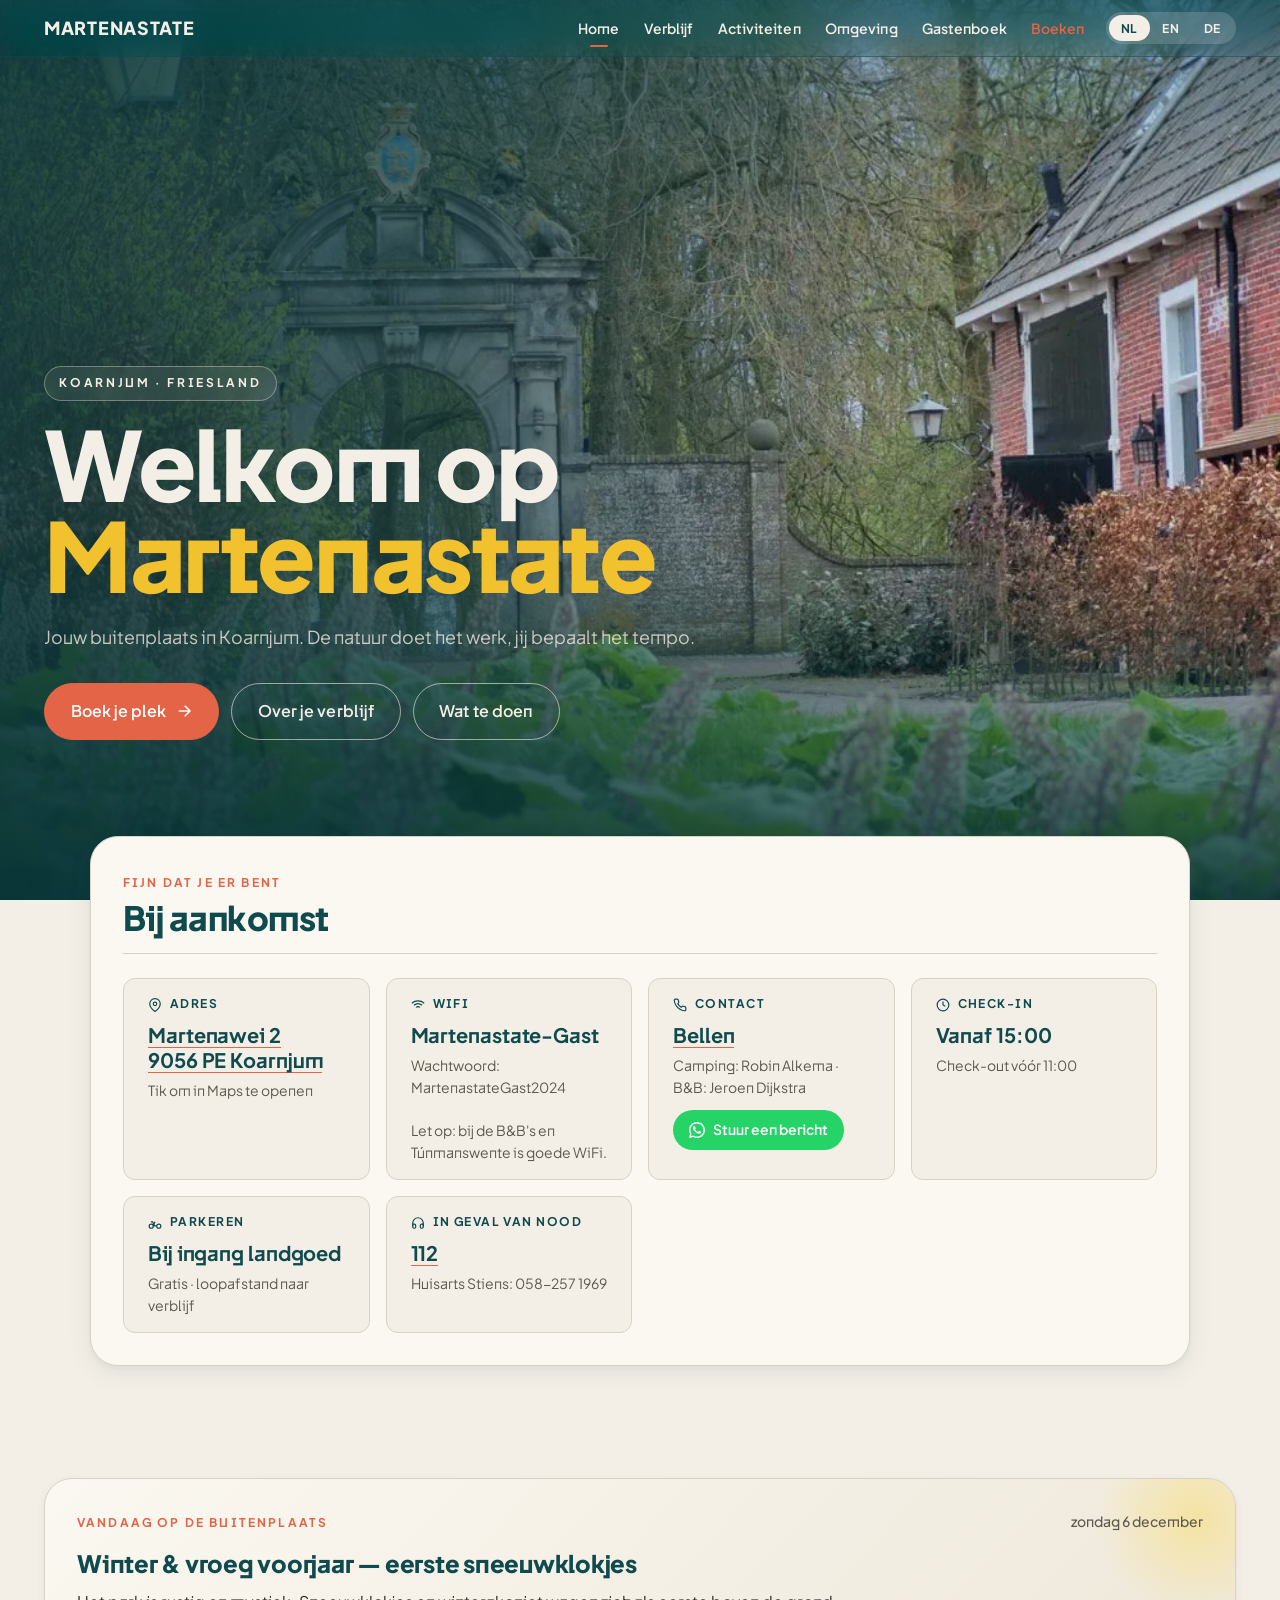
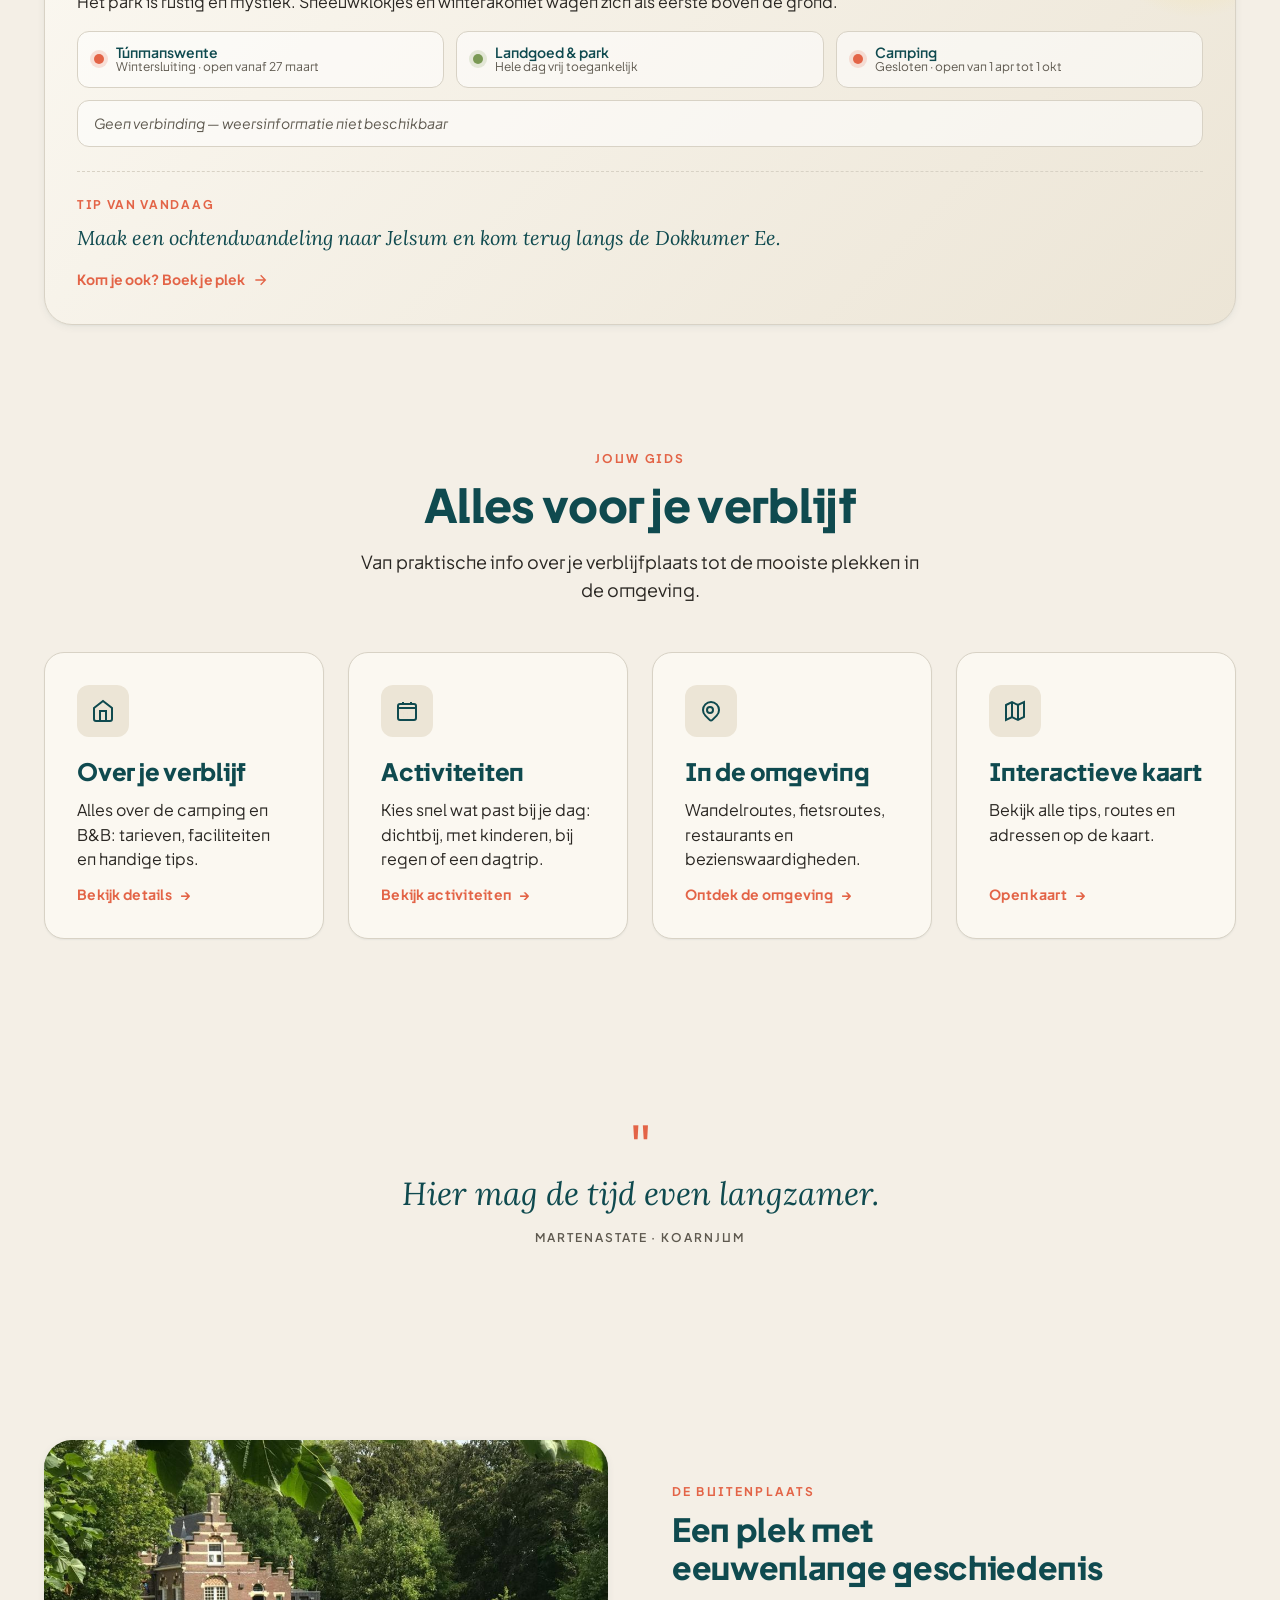
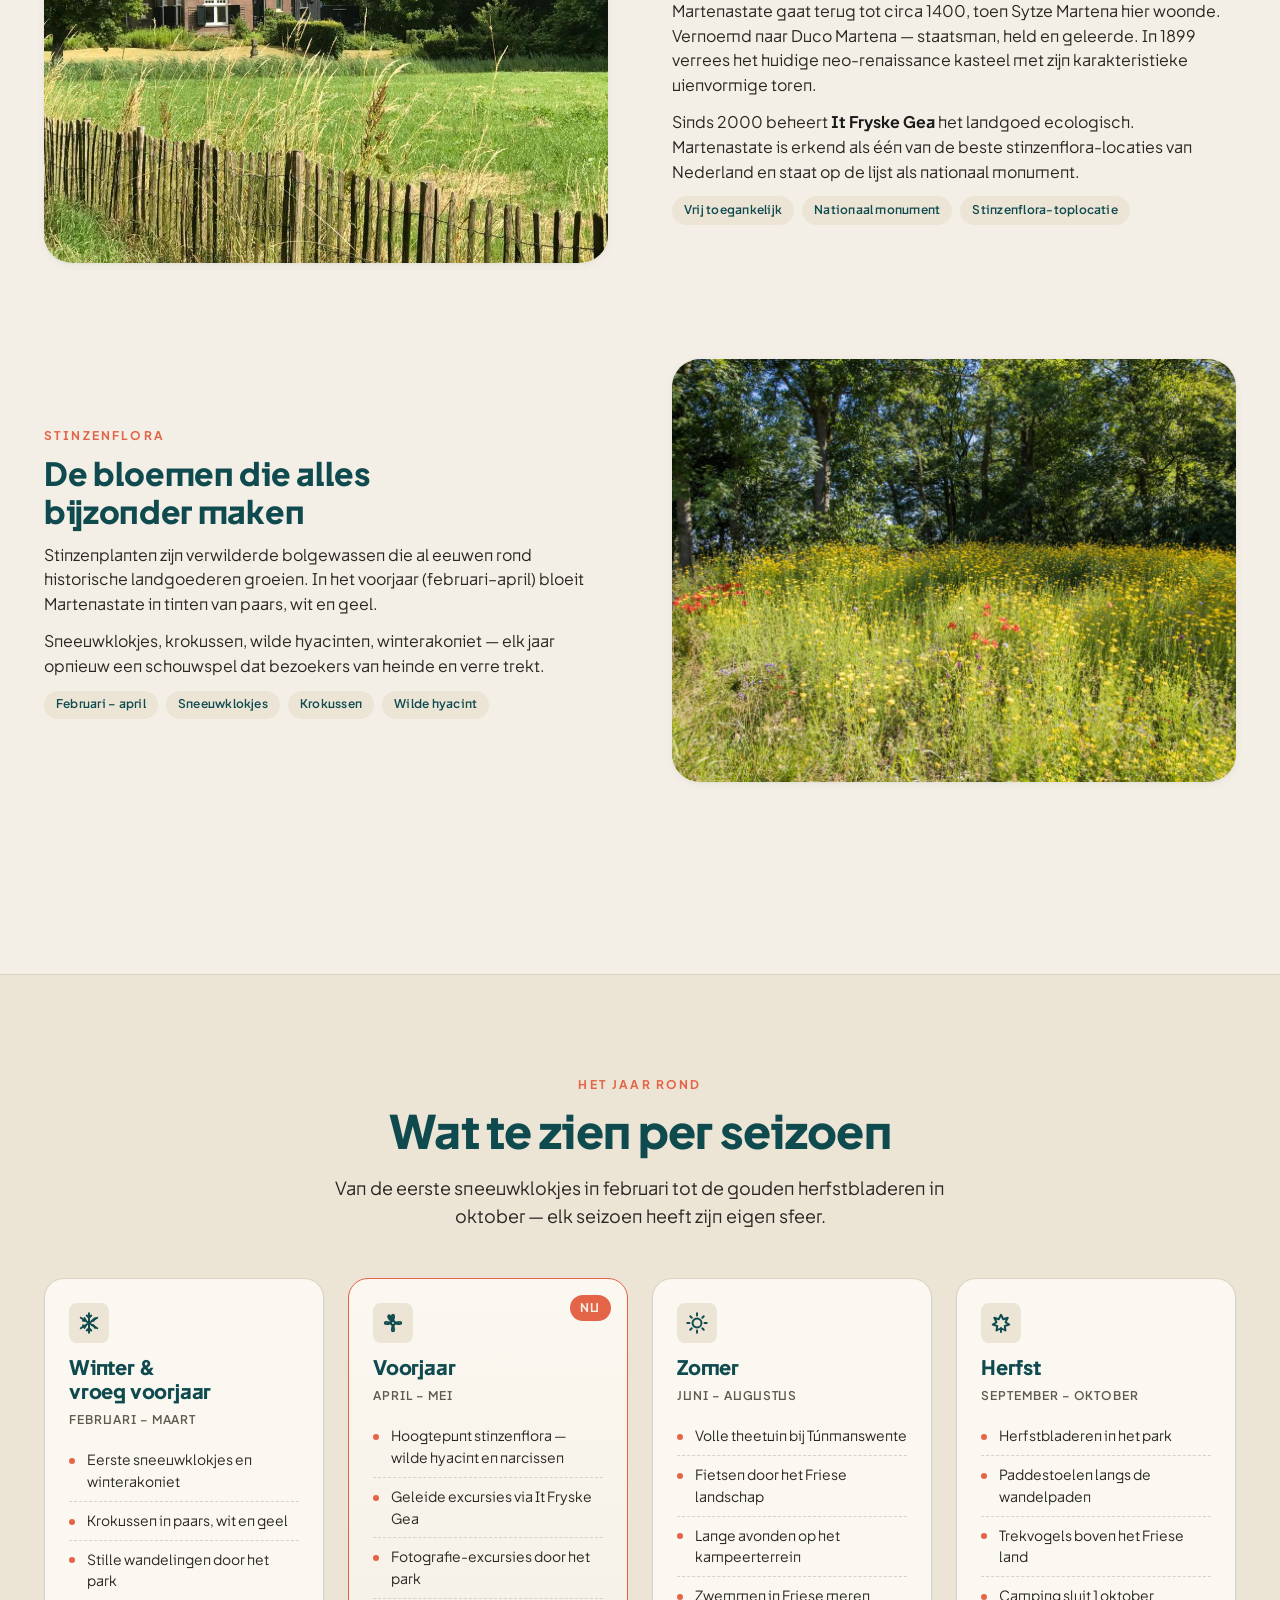
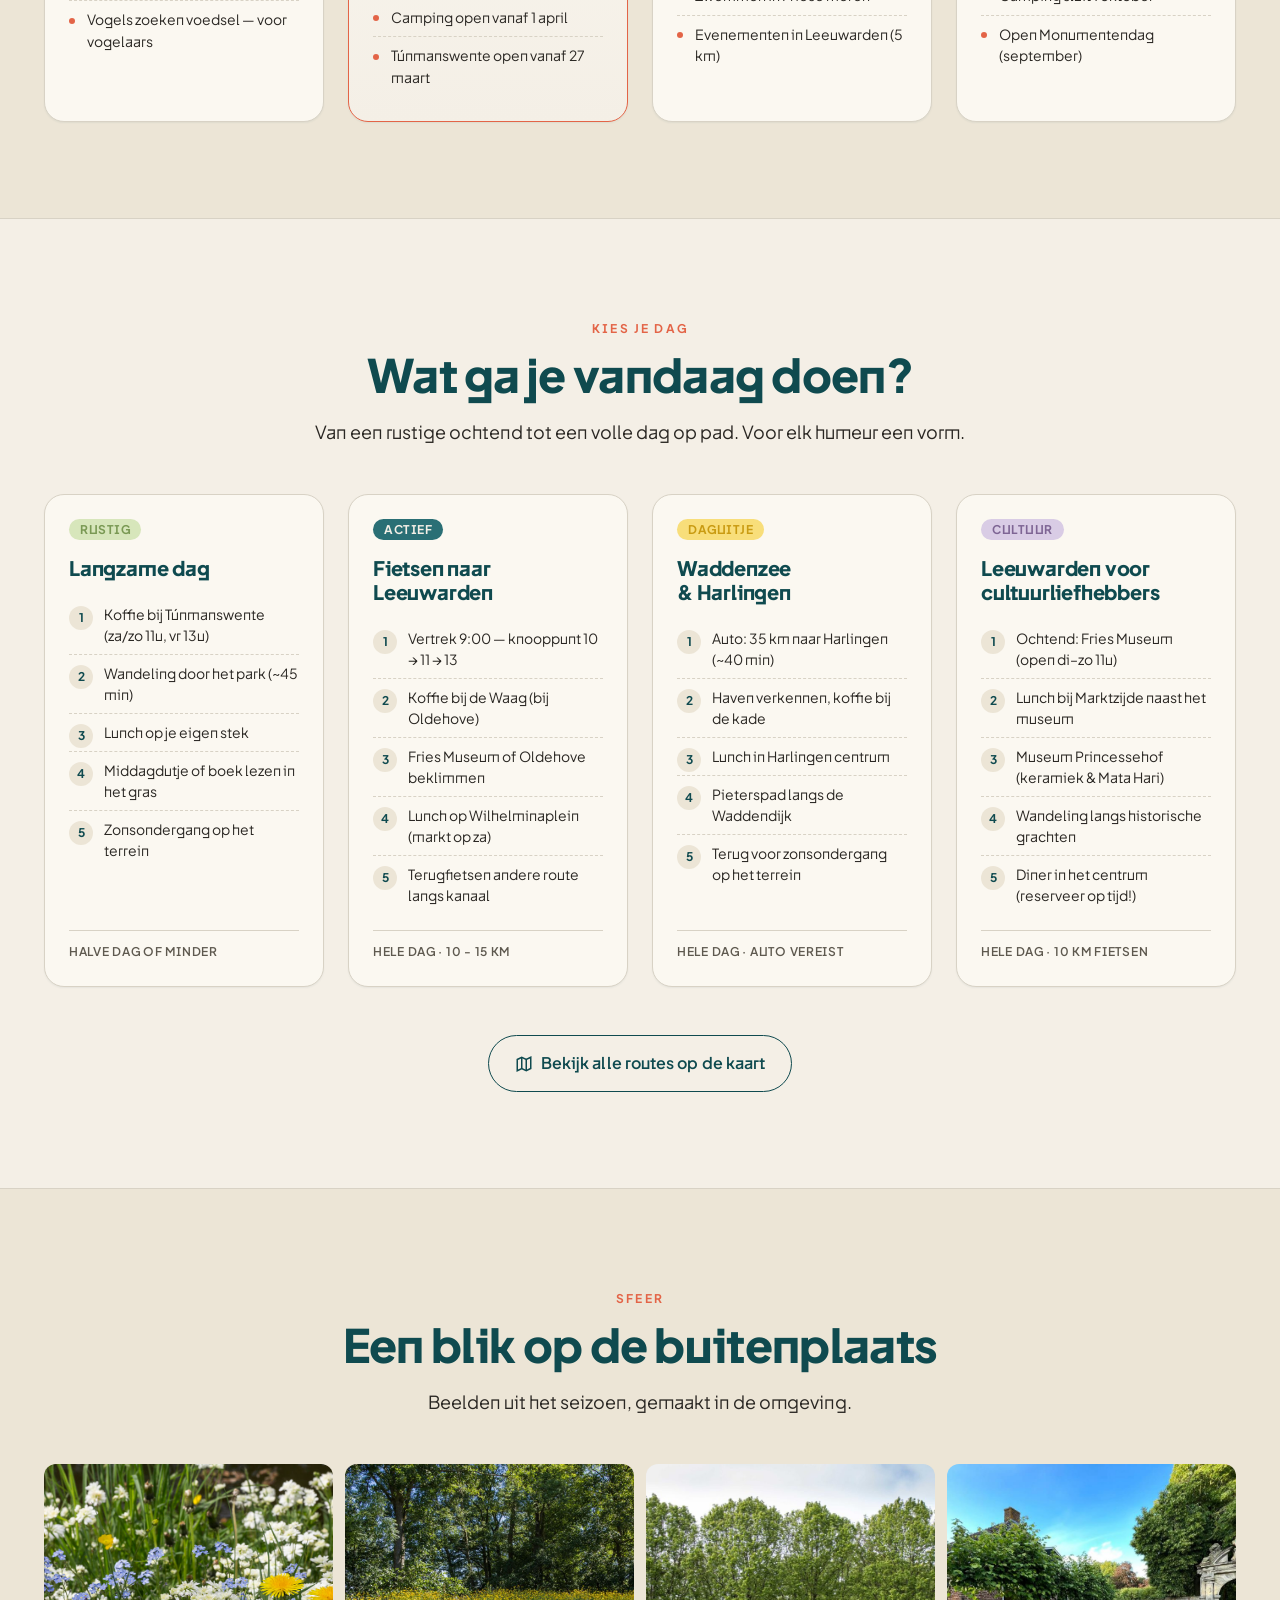
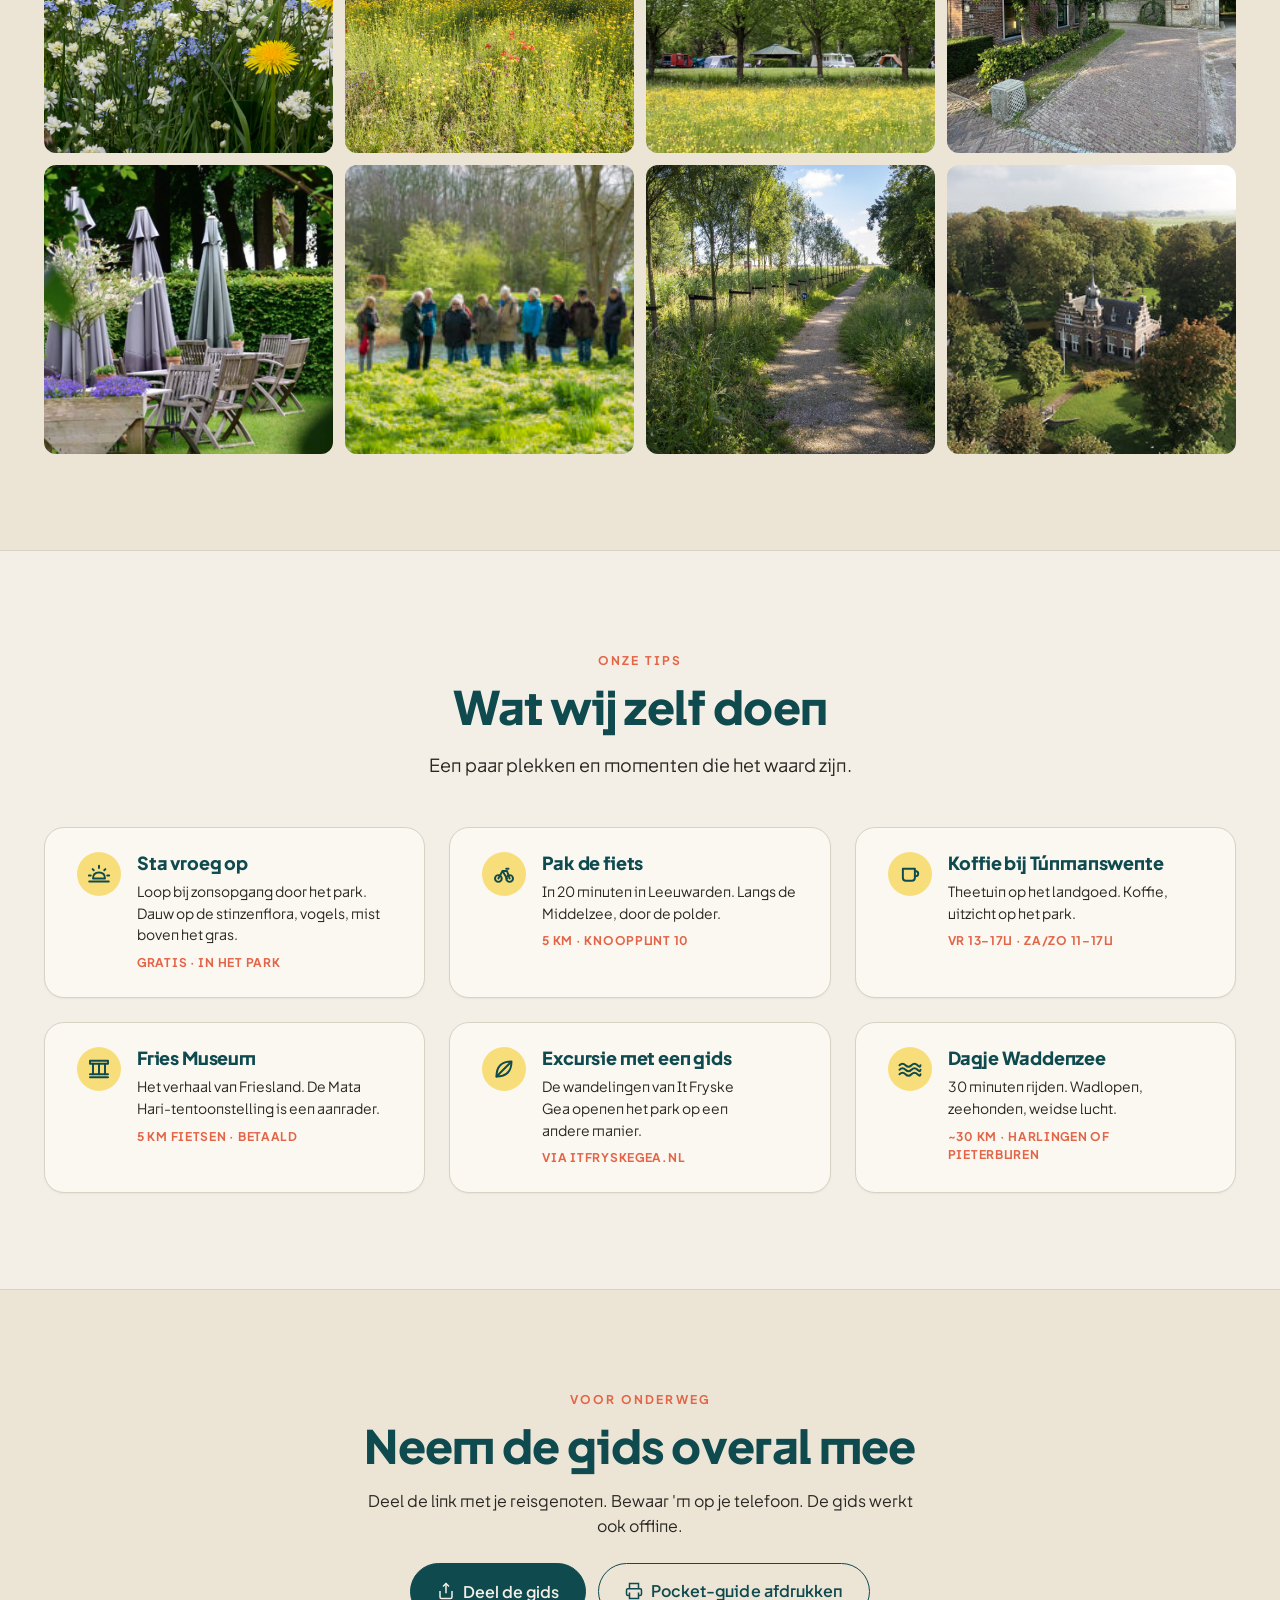
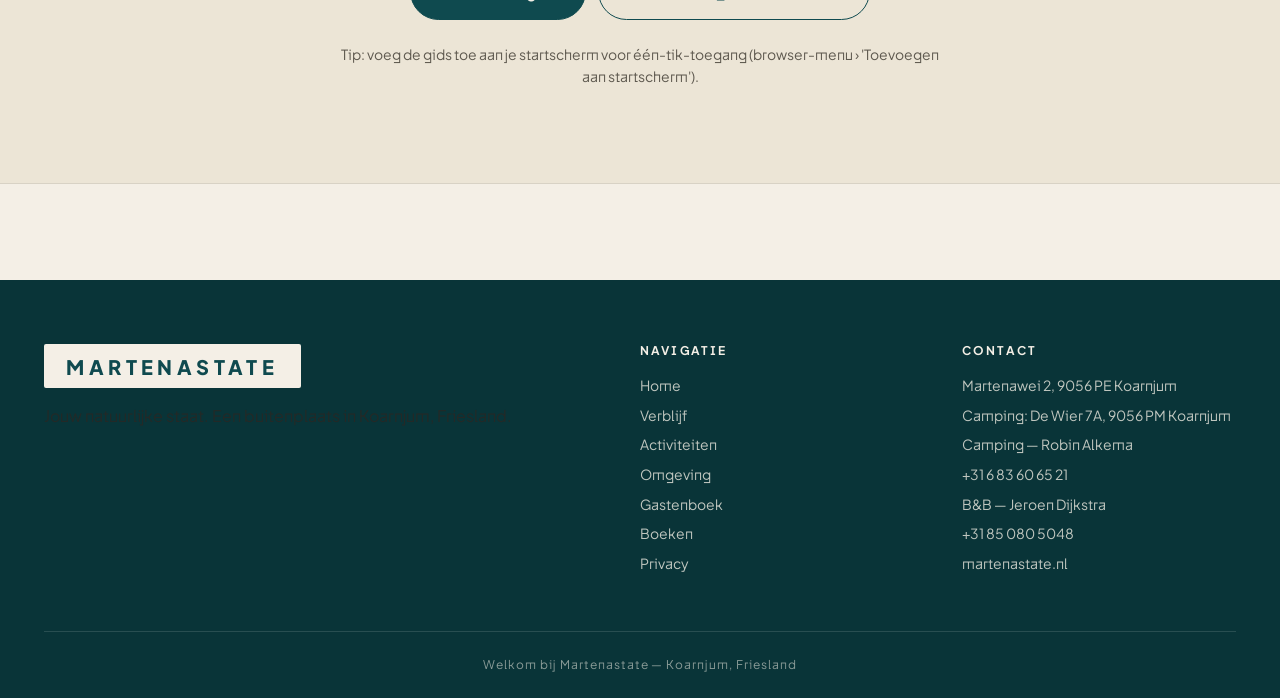
==== commit 3a9c4d3f: "Dubbele contacten logisch overal: arrival/boeken/FAQ/privacy/pocket → camping (Robin) + B&B (Jeroen)" ====
--- a/index.html
+++ b/index.html
@@ -157,10 +157,10 @@
             <span data-i18n="arrival.contact.label">Contact</span>
           </div>
           <div class="arrival-value">
-            <a href="tel:+31683606521">+31 6 83 60 65 21</a>
-          </div>
-          <div class="arrival-sub" data-i18n="arrival.contact.sub">Robin Alkema · WhatsApp welkom</div>
-          <a href="https://wa.me/31683606521?text=Hallo%2C%20ik%20ben%20gast%20bij%20Martenastate%20en%20heb%20een%20vraag..." class="btn-whatsapp" target="_blank" rel="noopener" aria-label="WhatsApp Robin">
+            <a href="#" data-contact="call" data-i18n="action.call">Bellen</a>
+          </div>
+          <div class="arrival-sub" data-i18n="arrival.contact.sub">Camping: Robin Alkema · B&amp;B: Jeroen Dijkstra</div>
+          <a href="#" data-contact="whatsapp" class="btn-whatsapp">
             <svg viewBox="0 0 24 24" fill="currentColor" aria-hidden="true"><path d="M17.472 14.382c-.297-.149-1.758-.867-2.03-.967-.273-.099-.471-.148-.67.15-.197.297-.767.966-.94 1.164-.173.199-.347.223-.644.075-.297-.15-1.255-.463-2.39-1.475-.883-.788-1.48-1.761-1.653-2.059-.173-.297-.018-.458.13-.606.134-.133.298-.347.446-.52.149-.174.198-.298.298-.497.099-.198.05-.371-.025-.52-.075-.149-.669-1.612-.916-2.207-.242-.579-.487-.5-.669-.51-.173-.008-.371-.01-.57-.01-.198 0-.52.074-.792.372-.272.297-1.04 1.016-1.04 2.479 0 1.462 1.065 2.875 1.213 3.074.149.198 2.096 3.2 5.077 4.487.709.306 1.262.489 1.694.625.712.227 1.36.195 1.871.118.571-.085 1.758-.719 2.006-1.413.248-.694.248-1.289.173-1.413-.074-.124-.272-.198-.57-.347z"/><path d="M12 0C5.373 0 0 5.373 0 12c0 2.127.558 4.122 1.534 5.852L0 24l6.335-1.518A11.945 11.945 0 0 0 12 24c6.627 0 12-5.373 12-12S18.627 0 12 0zm0 21.818c-1.879 0-3.629-.491-5.148-1.348l-.37-.218-3.758.9.938-3.665-.24-.383A9.775 9.775 0 0 1 2.182 12C2.182 6.58 6.58 2.182 12 2.182c5.42 0 9.818 4.398 9.818 9.818 0 5.42-4.398 9.818-9.818 9.818z"/></svg>
             <span data-i18n="whatsapp.btn">WhatsApp Robin</span>
           </a>
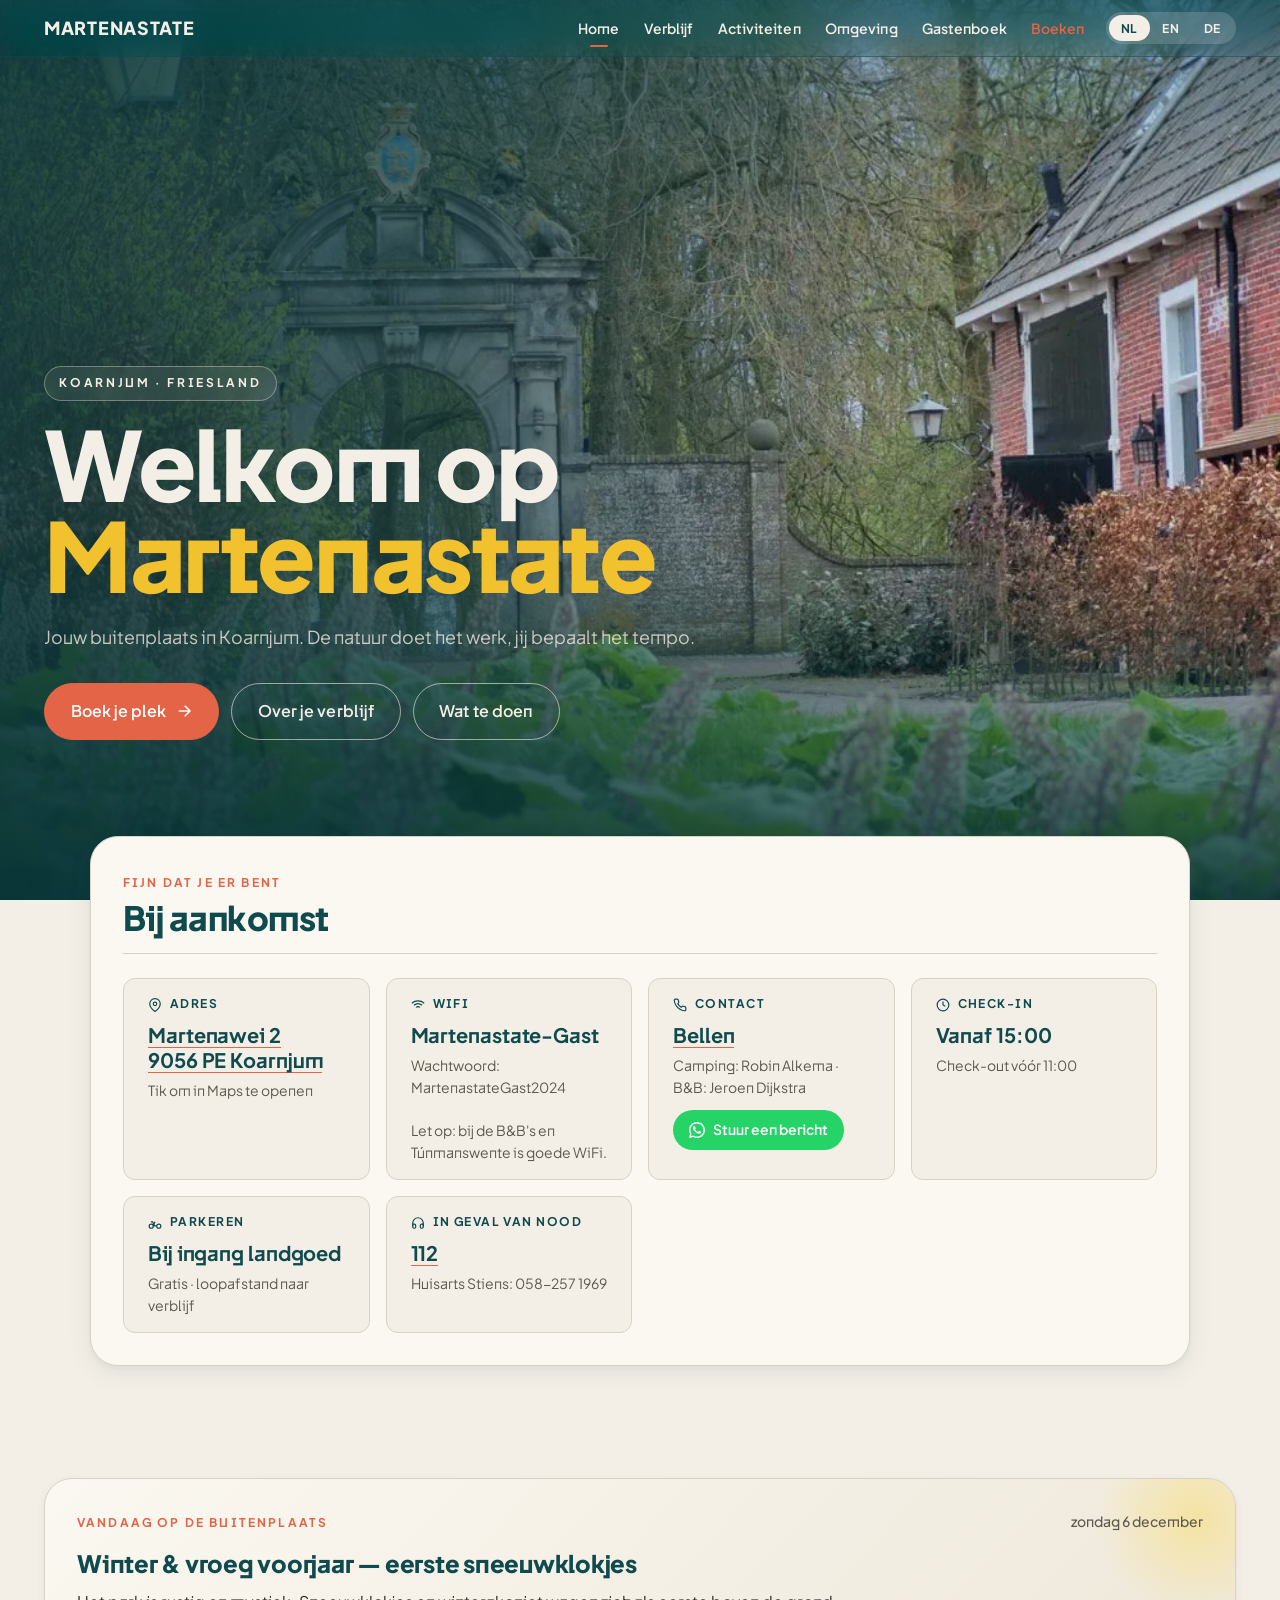
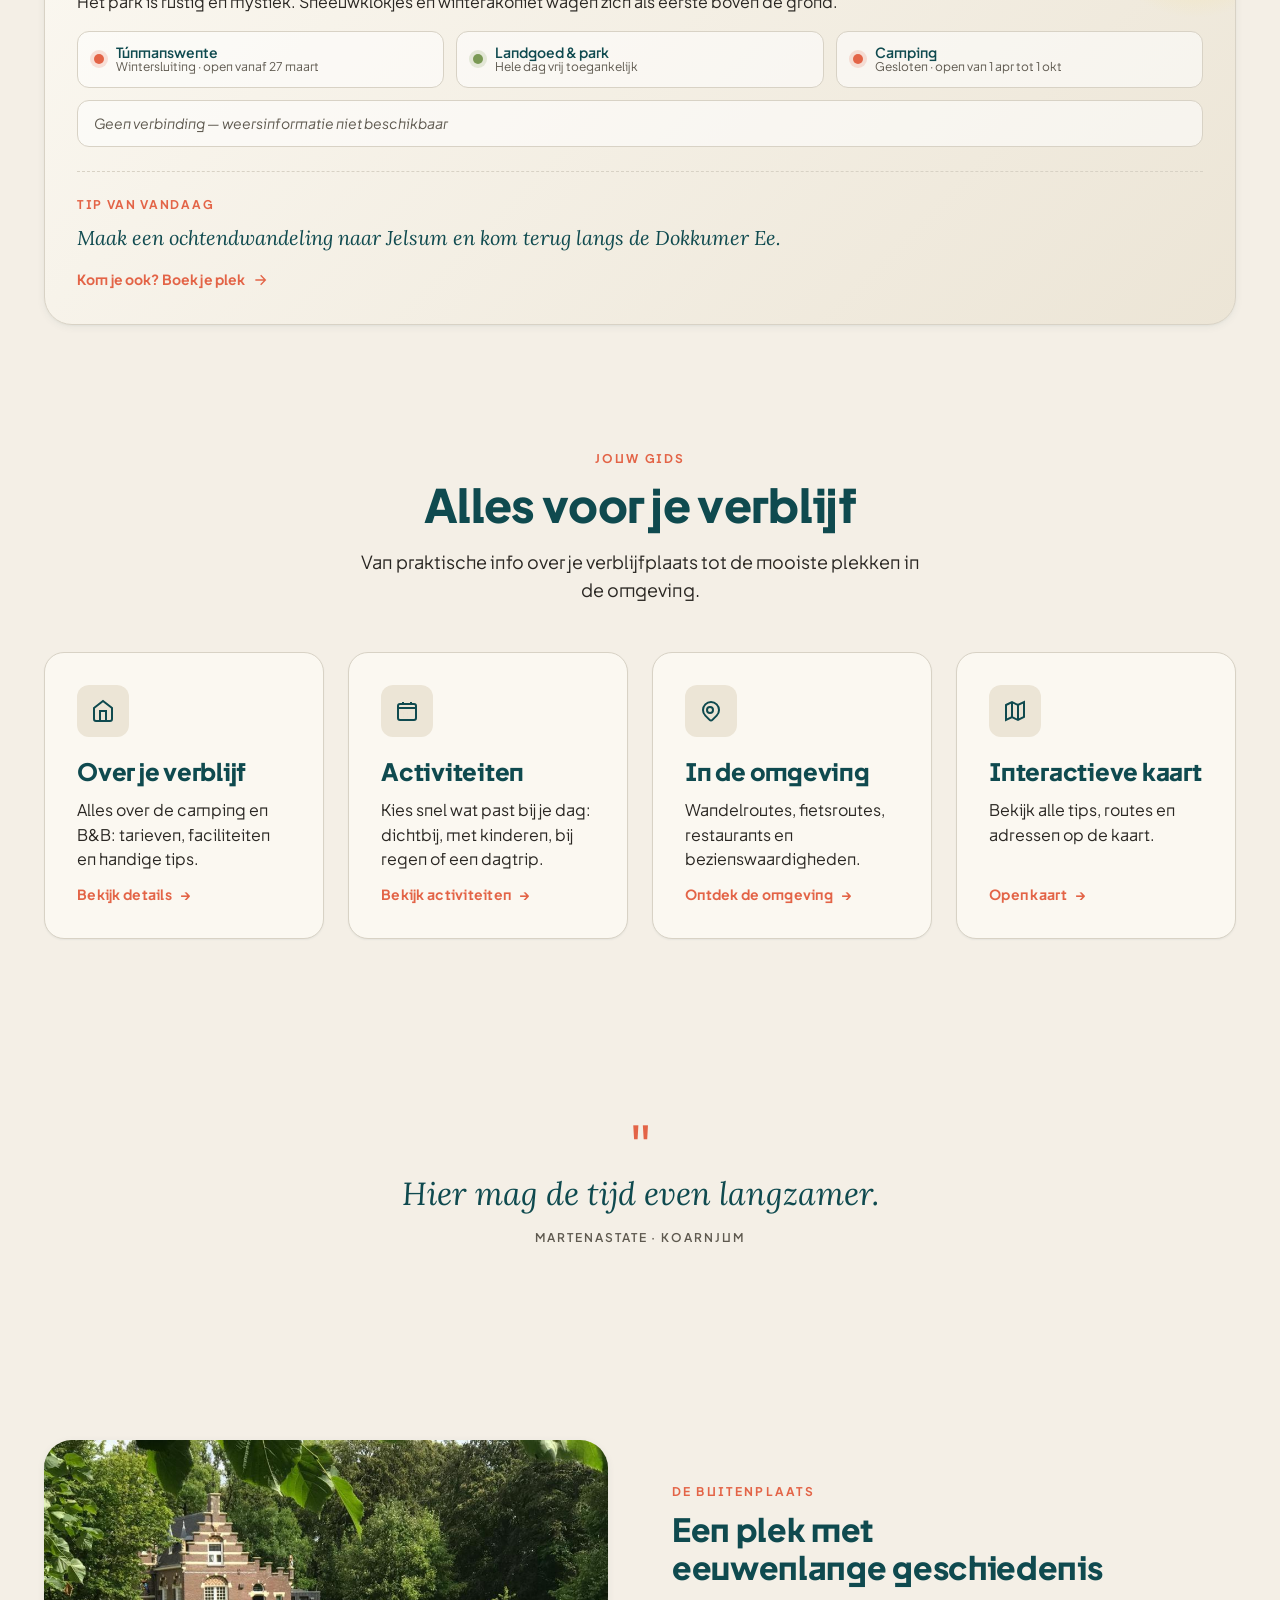
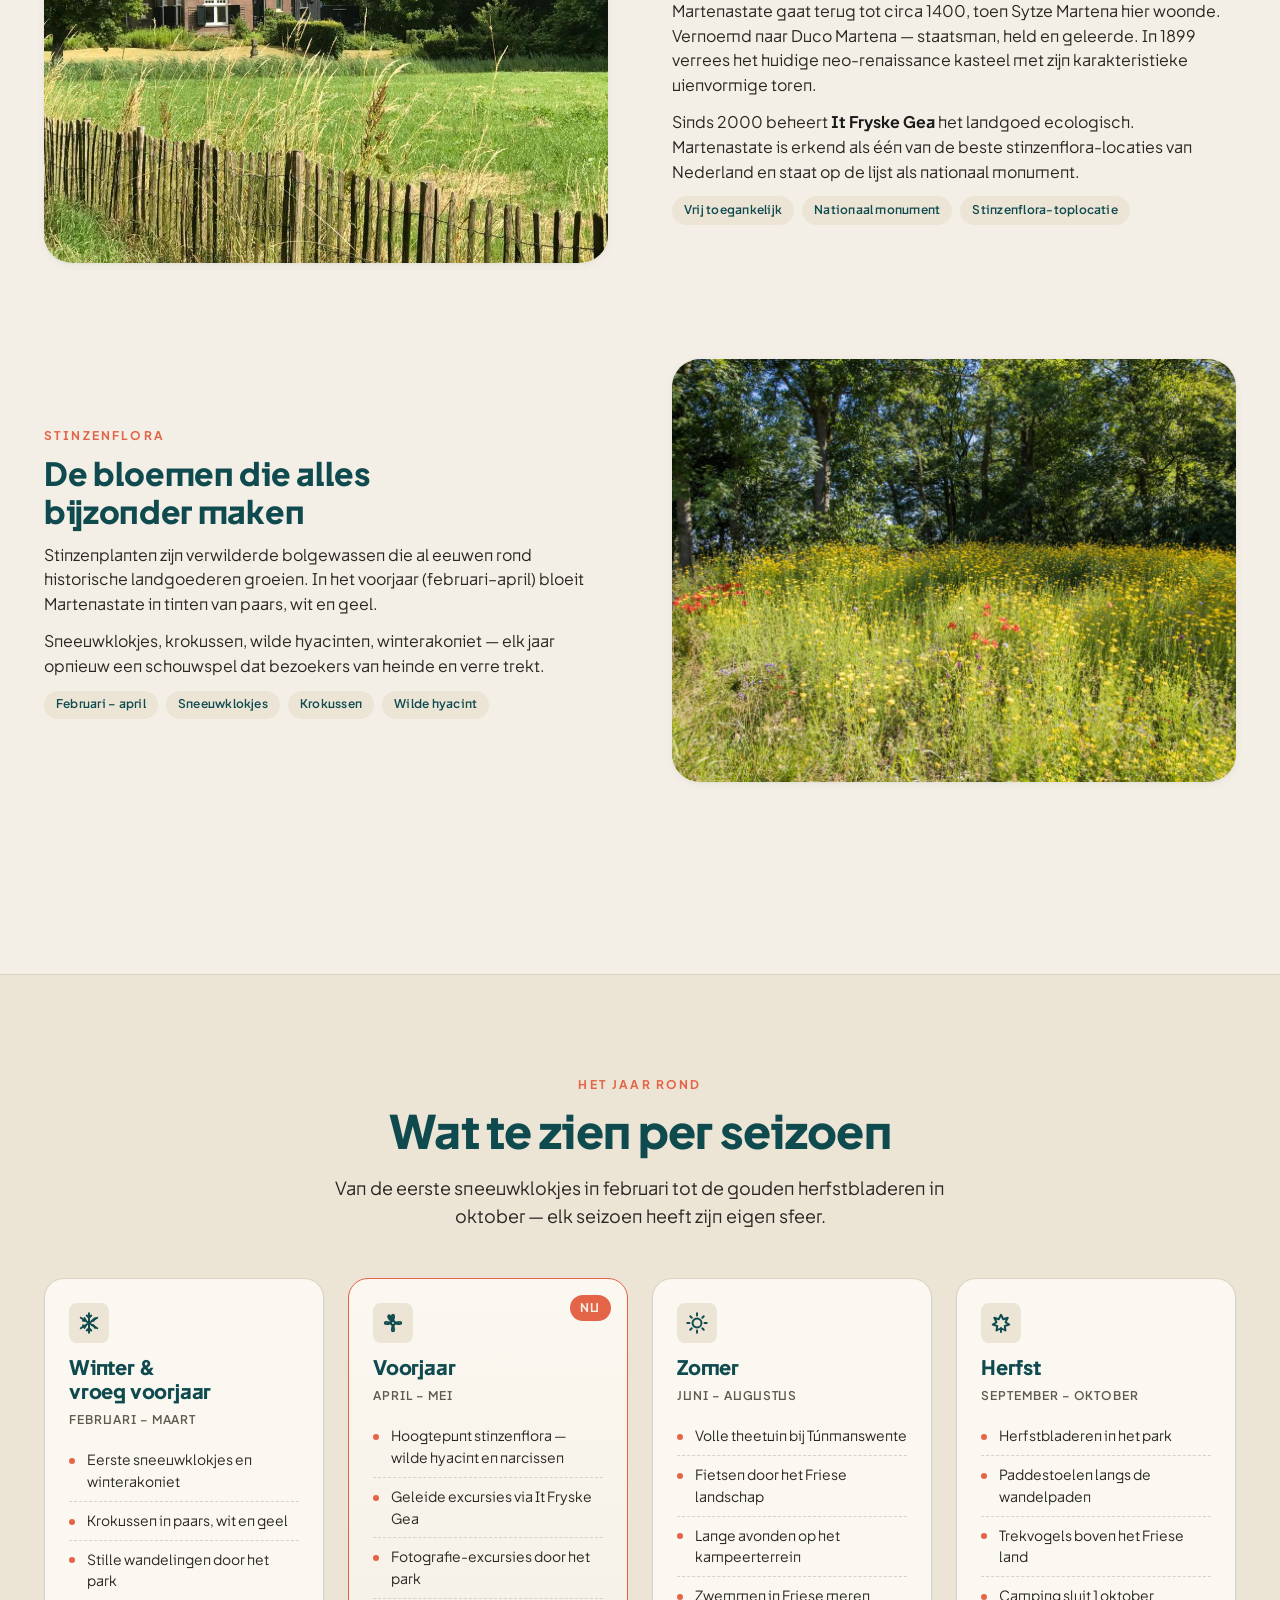
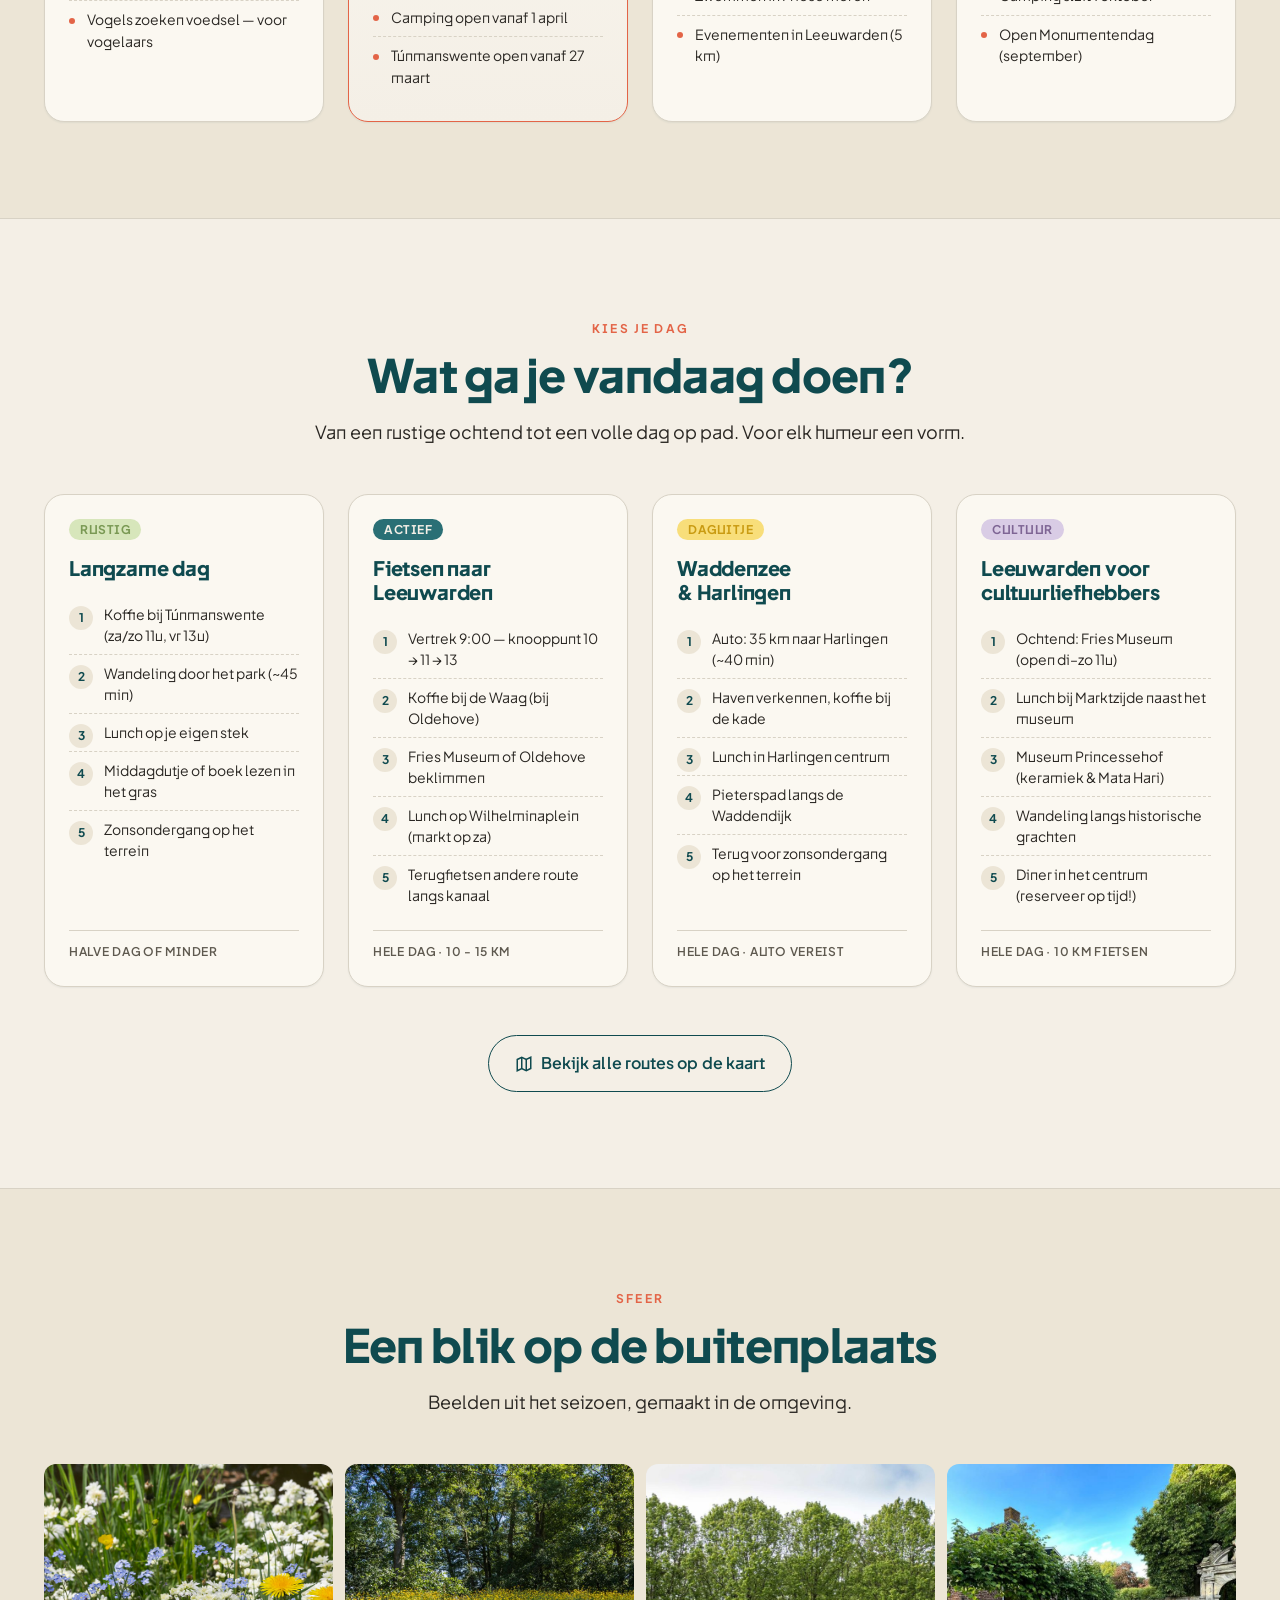
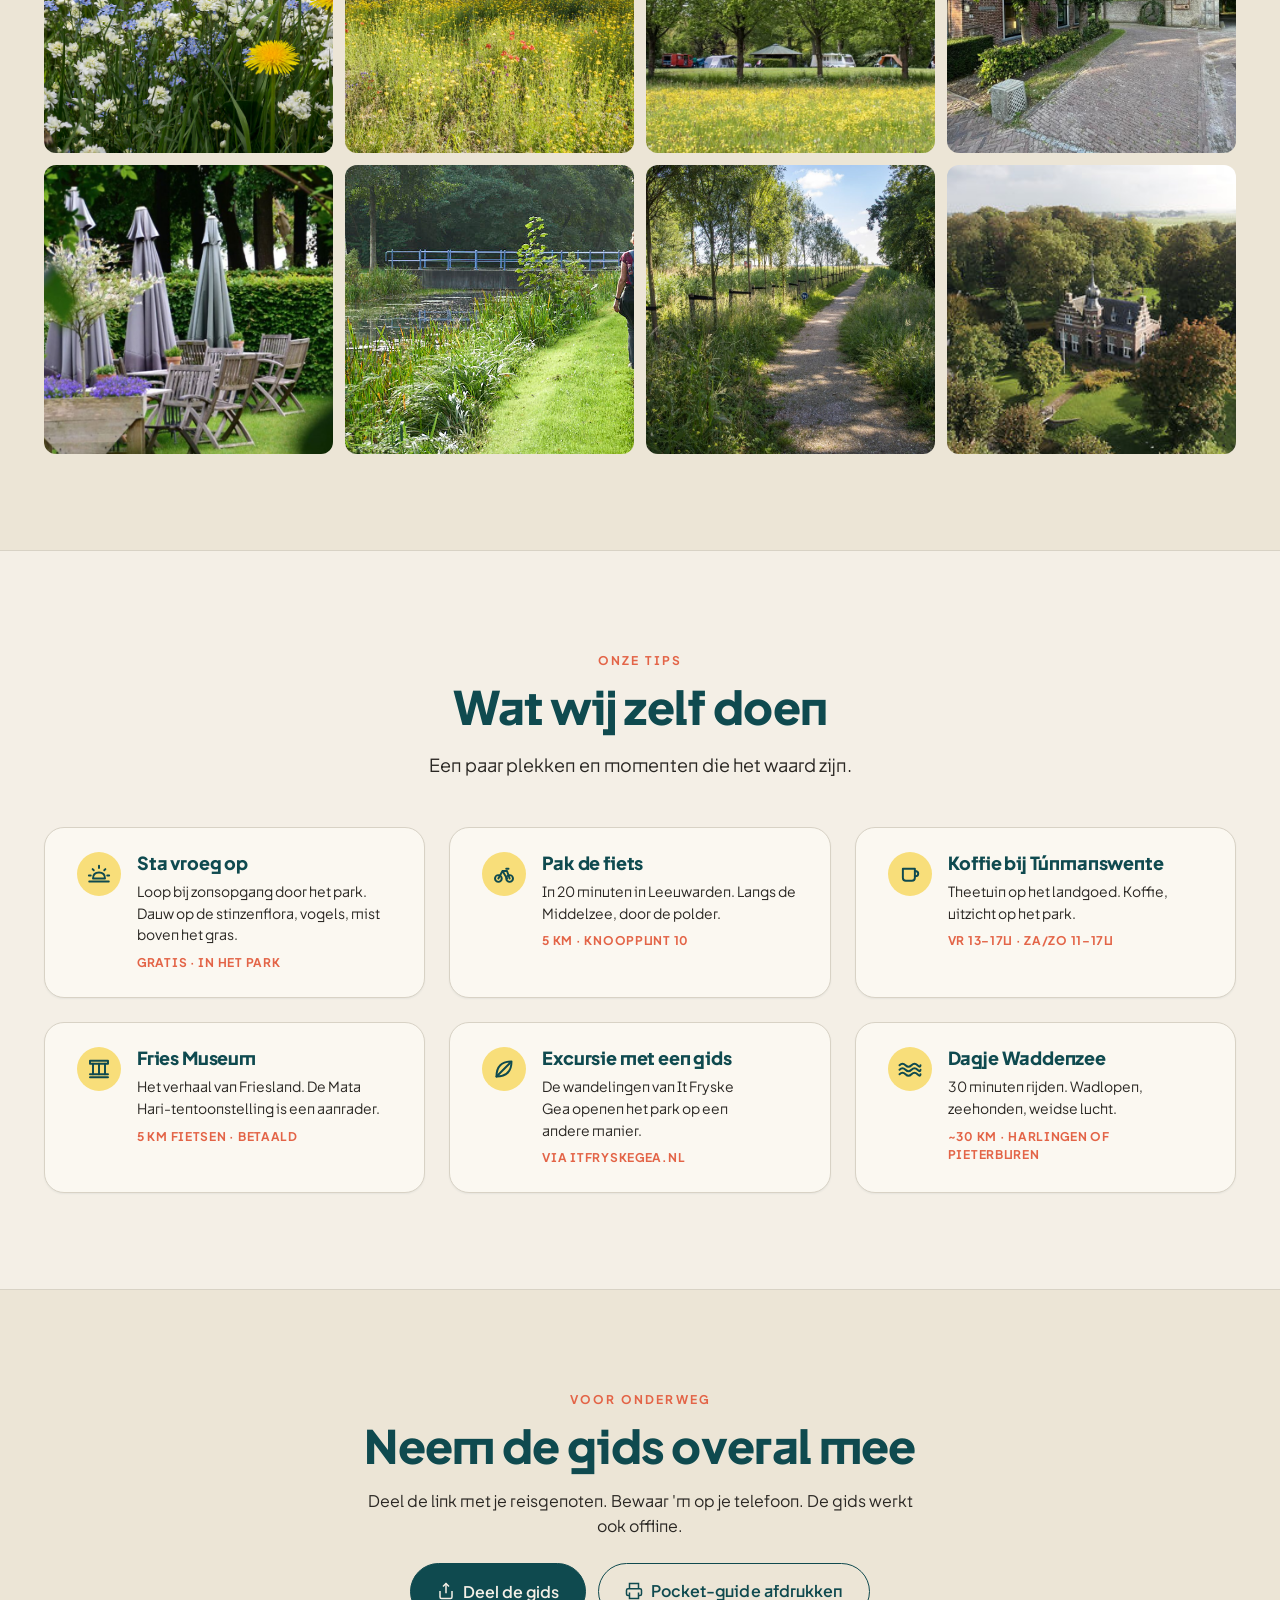
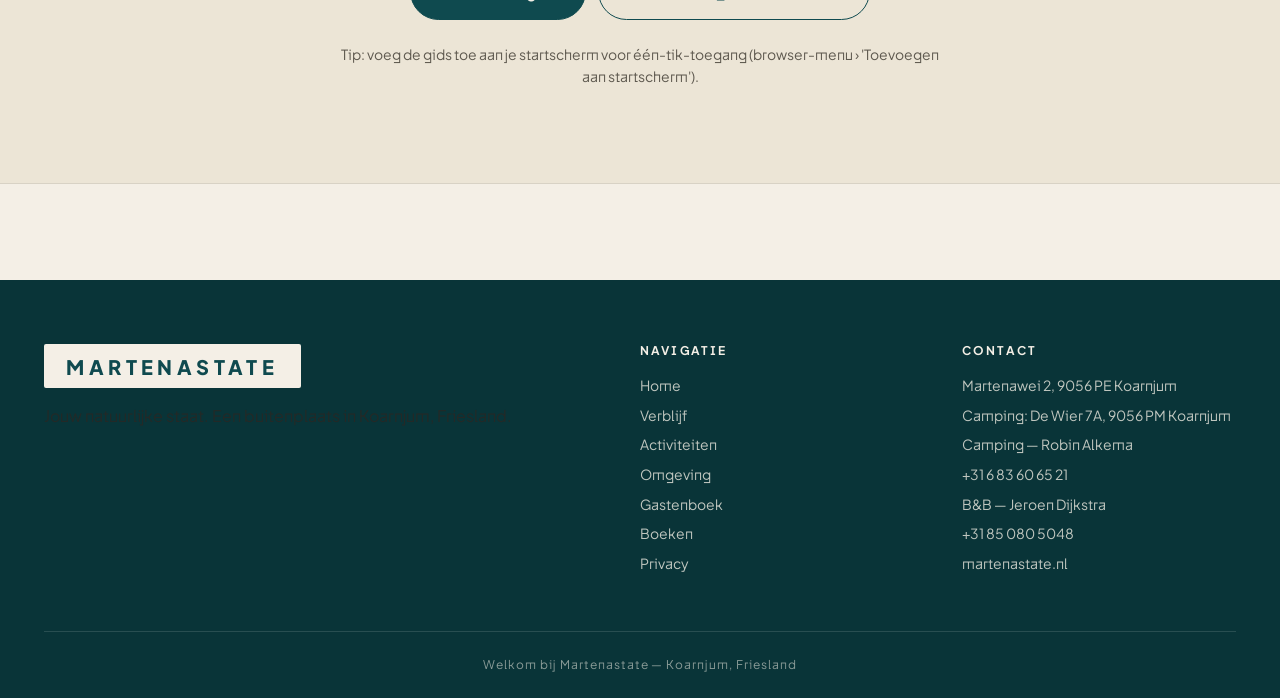
==== commit bbc66c94: "A11y: <main>-landmark op alle pagina's (index/verblijf/activiteiten/omgeving/boeken/404); SW v27 Co-" ====
--- a/index.html
+++ b/index.html
@@ -90,6 +90,8 @@
     </div>
   </nav>
 
+  <main>
+
   <!-- ───────────────── Cinematic hero ─────────────────  -->
   <section class="hero" style="background-image: url('images/photo-poort.webp');">
     <div class="hero-content">
@@ -641,6 +643,8 @@
   </section>
 
   <!-- Footer -->
+  </main>
+
   <footer class="footer">
     <div class="container">
       <div class="footer-grid">
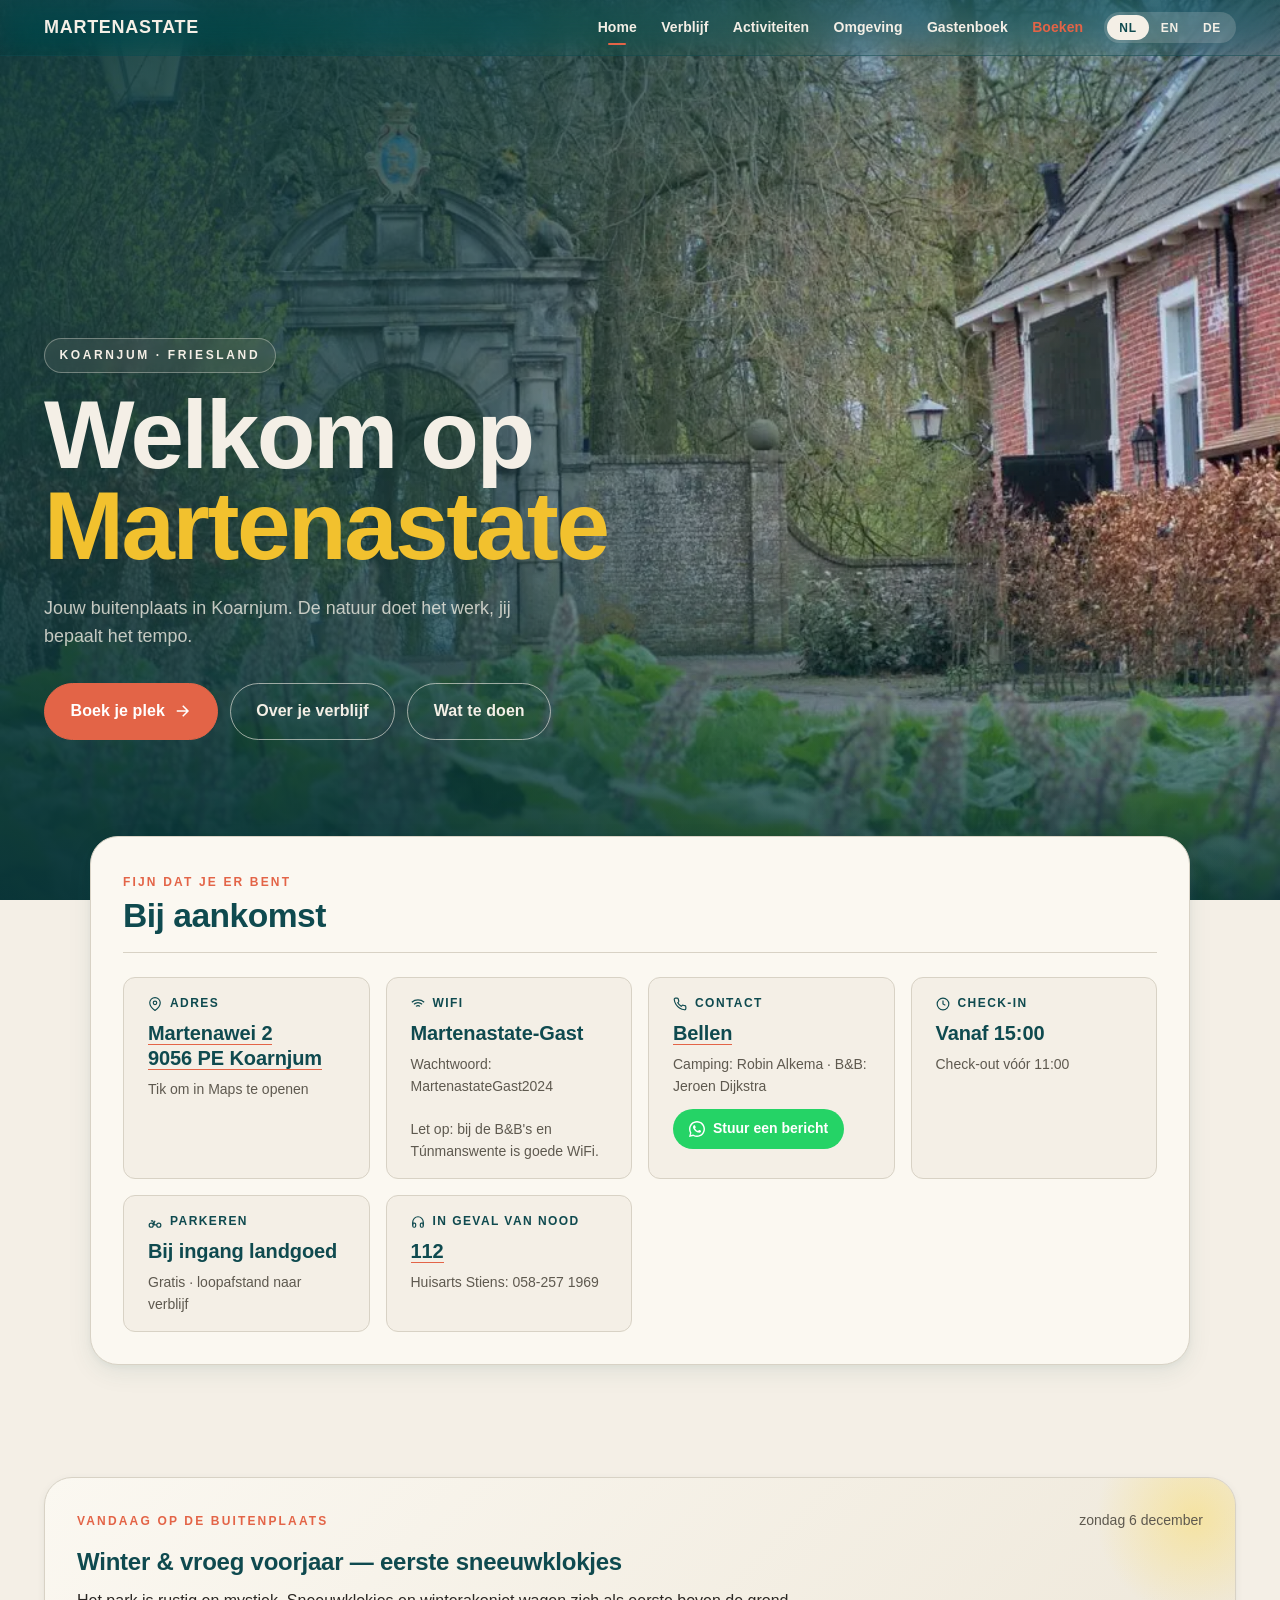
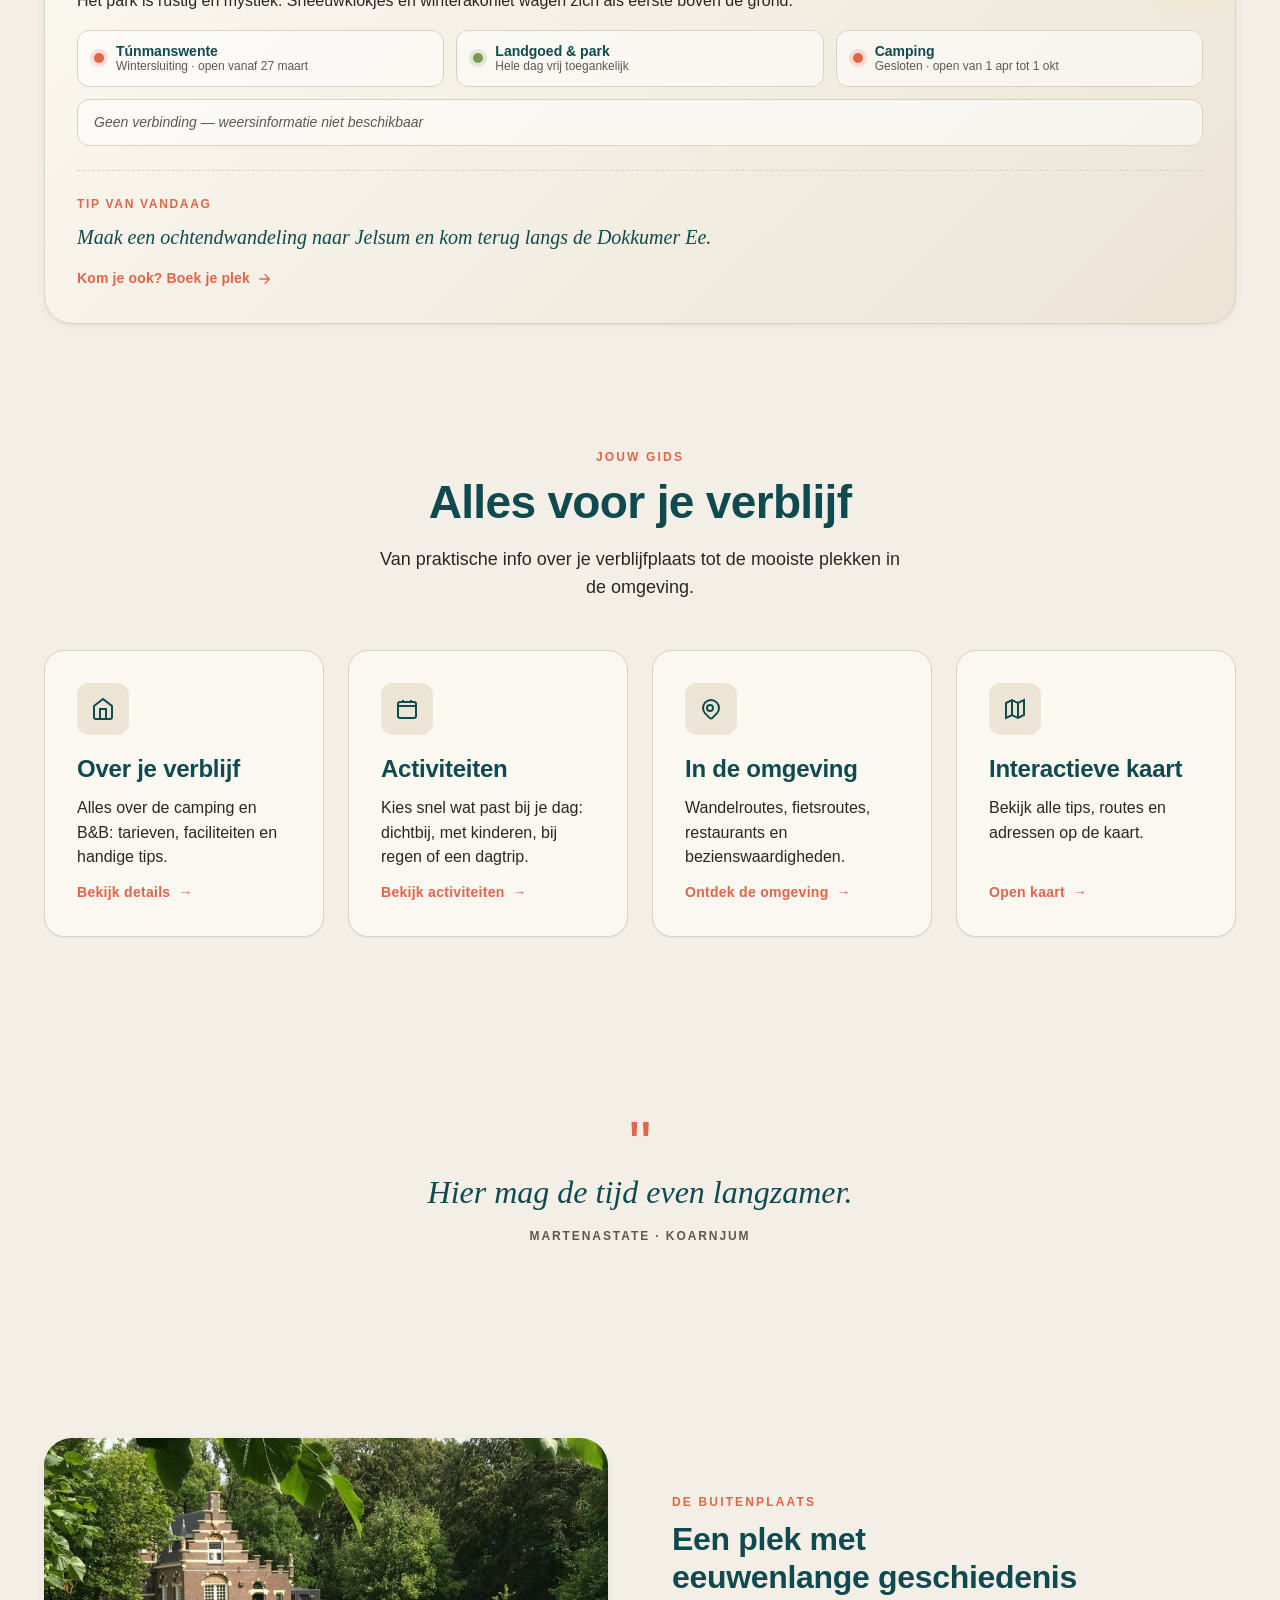
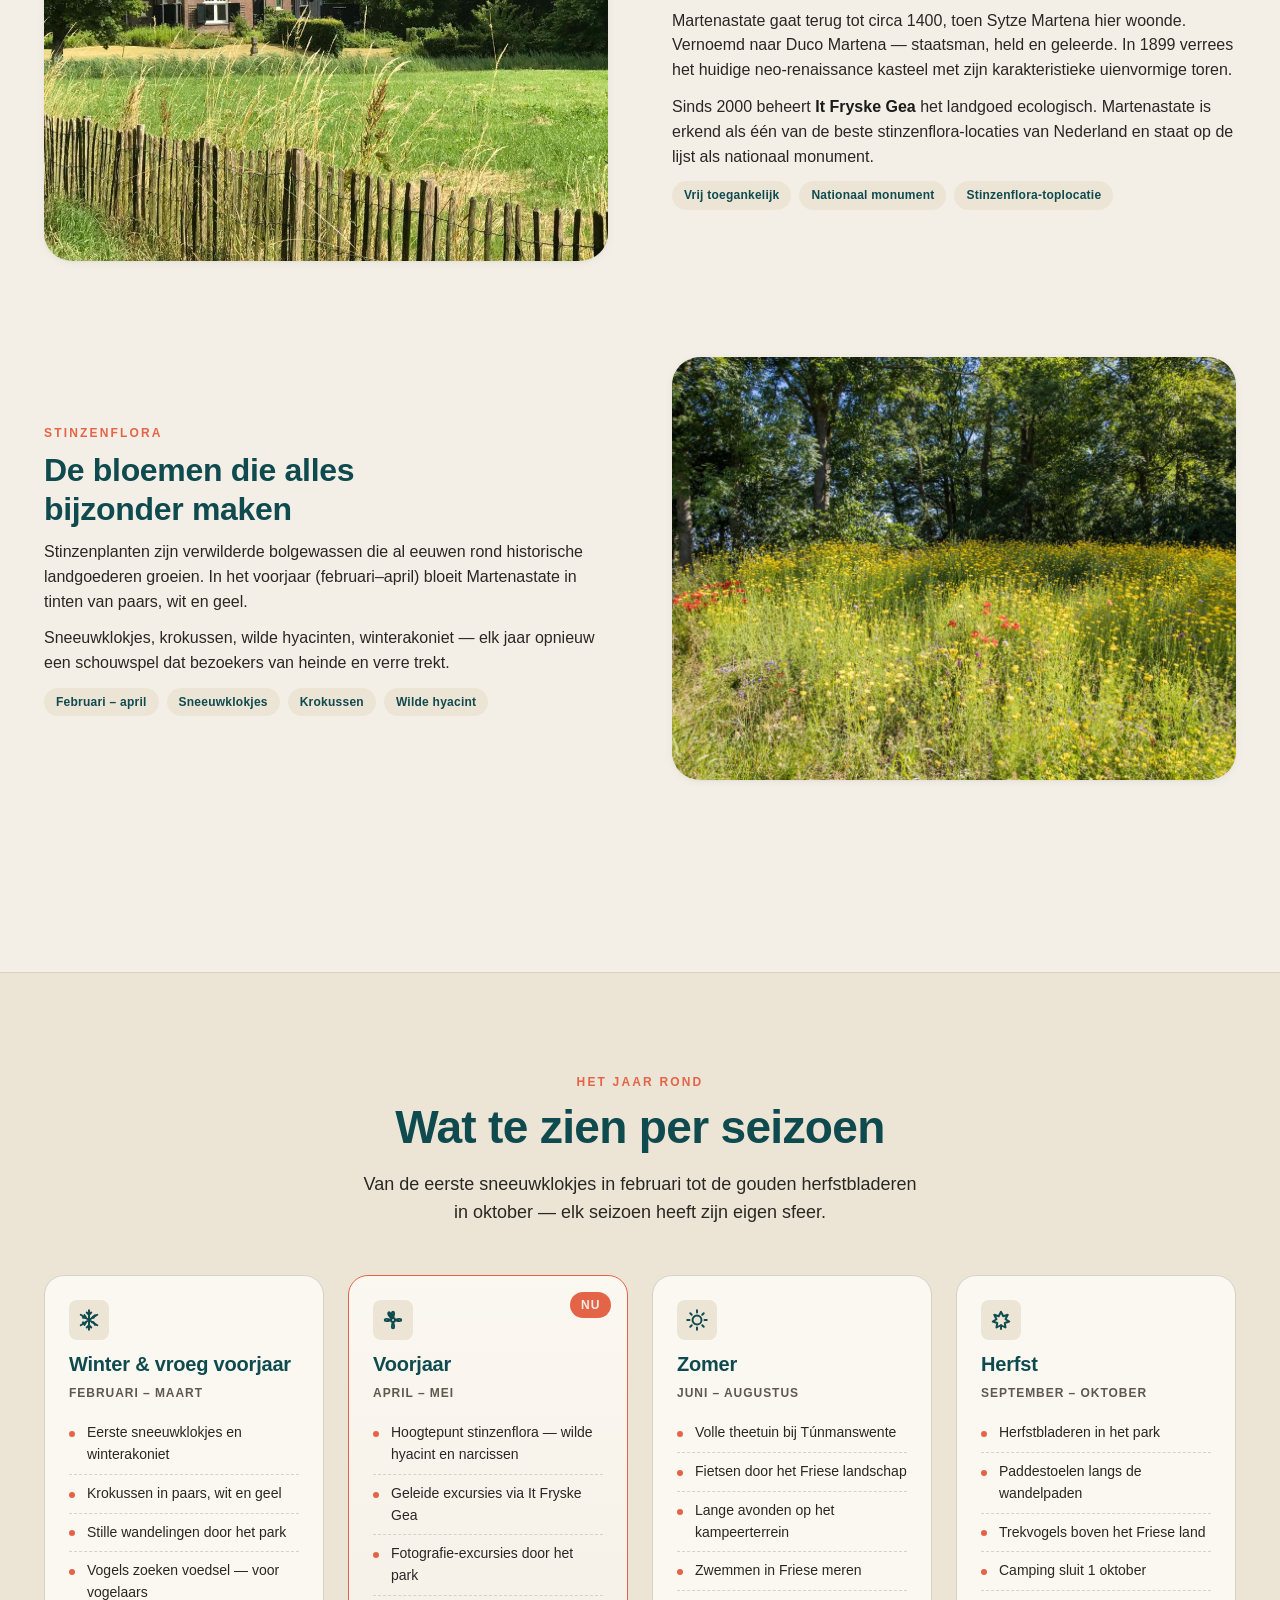
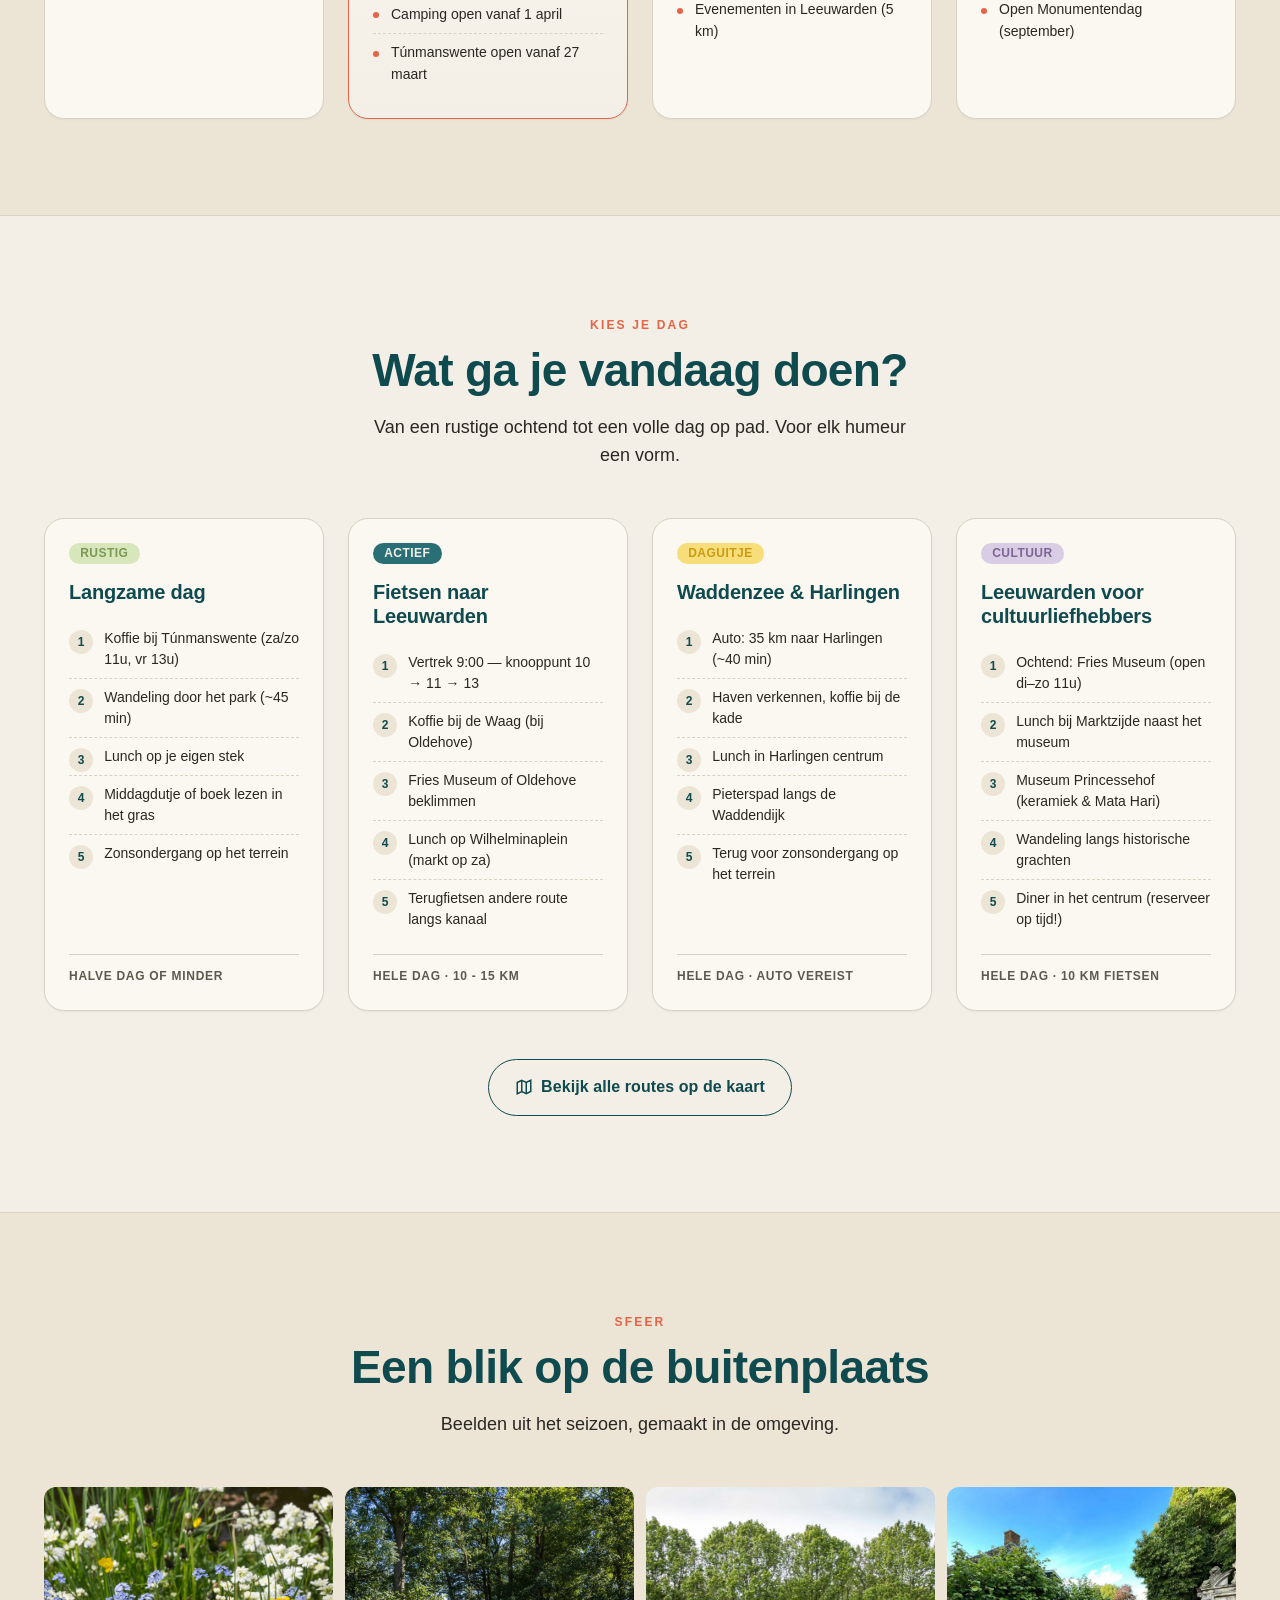
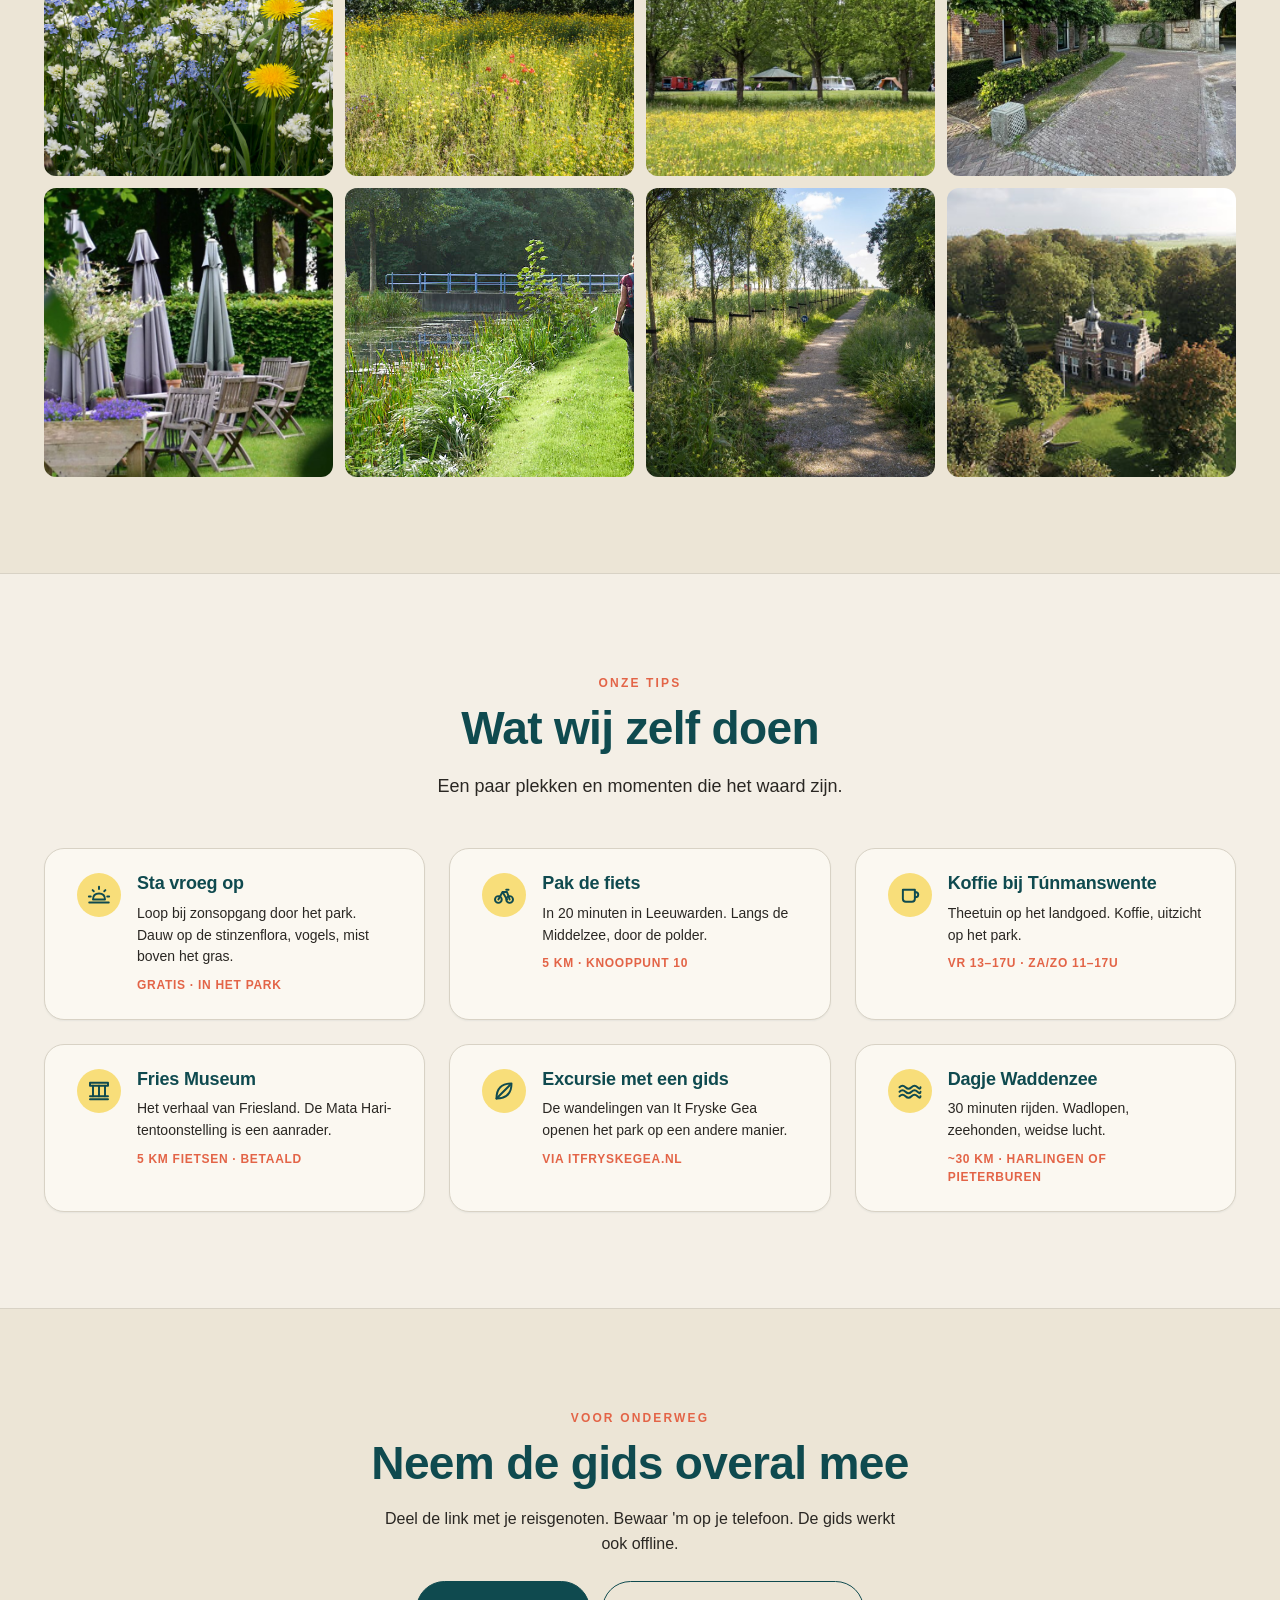
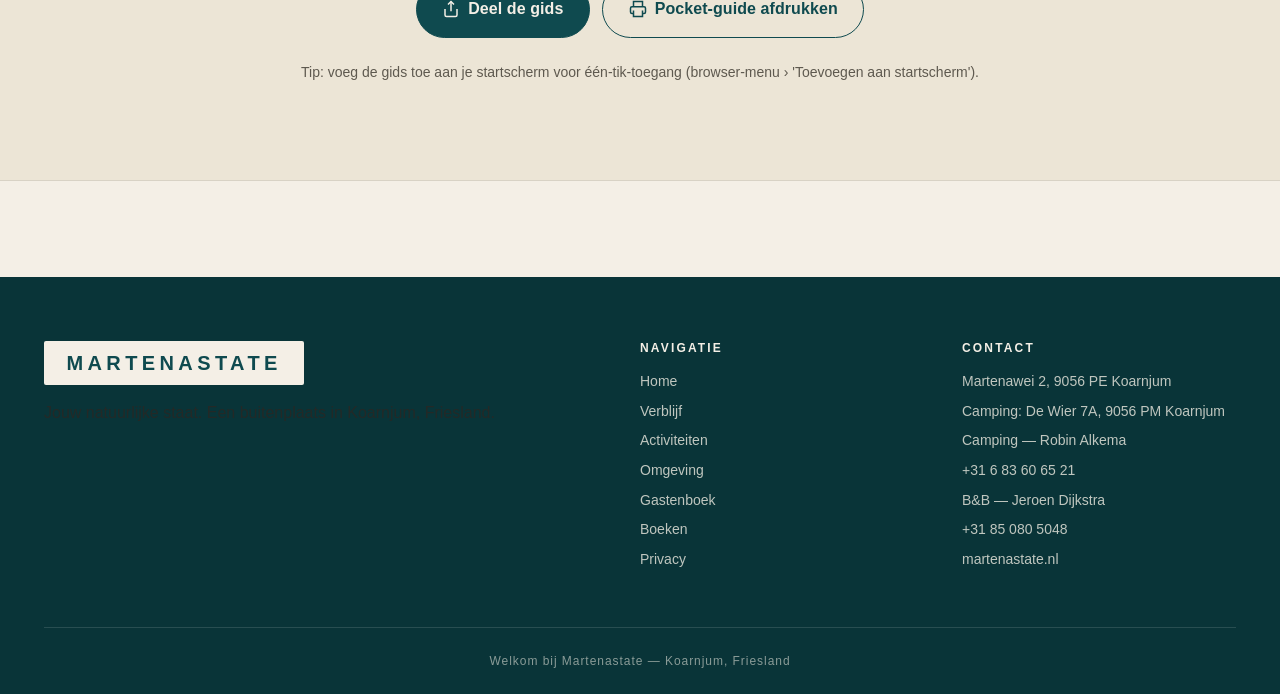
==== commit d97b4a8a: "Perf: Google Fonts self-hosten (24 woff2 latin/latin-ext, font-display swap) — externe render-blokke" ====
--- a/index.html
+++ b/index.html
@@ -22,9 +22,7 @@
   <link rel="canonical" href="https://camping-martenastate-bay.vercel.app/">
   <link rel="apple-touch-icon" href="/apple-touch-icon.png">
 
-  <link rel="preconnect" href="https://fonts.googleapis.com">
-  <link rel="preconnect" href="https://fonts.gstatic.com" crossorigin>
-  <link rel="stylesheet" href="https://fonts.googleapis.com/css2?family=Plus+Jakarta+Sans:wght@400;500;600;700;800&family=Lora:ital,wght@0,400;0,500;1,400;1,500&family=Caveat:wght@500;600;700&display=swap" media="print" onload="this.media='all'"><noscript><link rel="stylesheet" href="https://fonts.googleapis.com/css2?family=Plus+Jakarta+Sans:wght@400;500;600;700;800&family=Lora:ital,wght@0,400;0,500;1,400;1,500&family=Caveat:wght@500;600;700&display=swap"></noscript>
+  <link rel="stylesheet" href="css/fonts.css">
 
   <link rel="stylesheet" href="css/tokens.css">
   <link rel="stylesheet" href="css/style.css">
--- a/css/fonts.css
+++ b/css/fonts.css
@@ -0,0 +1,242 @@
+/* Self-hosted Google Fonts (latin + latin-ext) — Plus Jakarta Sans, Lora, Caveat.
+   Gegenereerd t.b.v. performance: geen render-blokkerende externe fontrequest meer. */
+
+/* latin-ext */
+@font-face {
+  font-family: 'Caveat';
+  font-style: normal;
+  font-weight: 500;
+  font-display: swap;
+  src: url(fonts/caveat-500n-latin-ext.woff2) format('woff2');
+  unicode-range: U+0100-02BA, U+02BD-02C5, U+02C7-02CC, U+02CE-02D7, U+02DD-02FF, U+0304, U+0308, U+0329, U+1D00-1DBF, U+1E00-1E9F, U+1EF2-1EFF, U+2020, U+20A0-20AB, U+20AD-20C0, U+2113, U+2C60-2C7F, U+A720-A7FF;
+}
+
+/* latin */
+@font-face {
+  font-family: 'Caveat';
+  font-style: normal;
+  font-weight: 500;
+  font-display: swap;
+  src: url(fonts/caveat-500n-latin.woff2) format('woff2');
+  unicode-range: U+0000-00FF, U+0131, U+0152-0153, U+02BB-02BC, U+02C6, U+02DA, U+02DC, U+0304, U+0308, U+0329, U+2000-206F, U+20AC, U+2122, U+2191, U+2193, U+2212, U+2215, U+FEFF, U+FFFD;
+}
+
+/* latin-ext */
+@font-face {
+  font-family: 'Caveat';
+  font-style: normal;
+  font-weight: 600;
+  font-display: swap;
+  src: url(fonts/caveat-600n-latin-ext.woff2) format('woff2');
+  unicode-range: U+0100-02BA, U+02BD-02C5, U+02C7-02CC, U+02CE-02D7, U+02DD-02FF, U+0304, U+0308, U+0329, U+1D00-1DBF, U+1E00-1E9F, U+1EF2-1EFF, U+2020, U+20A0-20AB, U+20AD-20C0, U+2113, U+2C60-2C7F, U+A720-A7FF;
+}
+
+/* latin */
+@font-face {
+  font-family: 'Caveat';
+  font-style: normal;
+  font-weight: 600;
+  font-display: swap;
+  src: url(fonts/caveat-600n-latin.woff2) format('woff2');
+  unicode-range: U+0000-00FF, U+0131, U+0152-0153, U+02BB-02BC, U+02C6, U+02DA, U+02DC, U+0304, U+0308, U+0329, U+2000-206F, U+20AC, U+2122, U+2191, U+2193, U+2212, U+2215, U+FEFF, U+FFFD;
+}
+
+/* latin-ext */
+@font-face {
+  font-family: 'Caveat';
+  font-style: normal;
+  font-weight: 700;
+  font-display: swap;
+  src: url(fonts/caveat-700n-latin-ext.woff2) format('woff2');
+  unicode-range: U+0100-02BA, U+02BD-02C5, U+02C7-02CC, U+02CE-02D7, U+02DD-02FF, U+0304, U+0308, U+0329, U+1D00-1DBF, U+1E00-1E9F, U+1EF2-1EFF, U+2020, U+20A0-20AB, U+20AD-20C0, U+2113, U+2C60-2C7F, U+A720-A7FF;
+}
+
+/* latin */
+@font-face {
+  font-family: 'Caveat';
+  font-style: normal;
+  font-weight: 700;
+  font-display: swap;
+  src: url(fonts/caveat-700n-latin.woff2) format('woff2');
+  unicode-range: U+0000-00FF, U+0131, U+0152-0153, U+02BB-02BC, U+02C6, U+02DA, U+02DC, U+0304, U+0308, U+0329, U+2000-206F, U+20AC, U+2122, U+2191, U+2193, U+2212, U+2215, U+FEFF, U+FFFD;
+}
+
+/* latin-ext */
+@font-face {
+  font-family: 'Lora';
+  font-style: italic;
+  font-weight: 400;
+  font-display: swap;
+  src: url(fonts/lora-400i-latin-ext.woff2) format('woff2');
+  unicode-range: U+0100-02BA, U+02BD-02C5, U+02C7-02CC, U+02CE-02D7, U+02DD-02FF, U+0304, U+0308, U+0329, U+1D00-1DBF, U+1E00-1E9F, U+1EF2-1EFF, U+2020, U+20A0-20AB, U+20AD-20C0, U+2113, U+2C60-2C7F, U+A720-A7FF;
+}
+
+/* latin */
+@font-face {
+  font-family: 'Lora';
+  font-style: italic;
+  font-weight: 400;
+  font-display: swap;
+  src: url(fonts/lora-400i-latin.woff2) format('woff2');
+  unicode-range: U+0000-00FF, U+0131, U+0152-0153, U+02BB-02BC, U+02C6, U+02DA, U+02DC, U+0304, U+0308, U+0329, U+2000-206F, U+20AC, U+2122, U+2191, U+2193, U+2212, U+2215, U+FEFF, U+FFFD;
+}
+
+/* latin-ext */
+@font-face {
+  font-family: 'Lora';
+  font-style: italic;
+  font-weight: 500;
+  font-display: swap;
+  src: url(fonts/lora-500i-latin-ext.woff2) format('woff2');
+  unicode-range: U+0100-02BA, U+02BD-02C5, U+02C7-02CC, U+02CE-02D7, U+02DD-02FF, U+0304, U+0308, U+0329, U+1D00-1DBF, U+1E00-1E9F, U+1EF2-1EFF, U+2020, U+20A0-20AB, U+20AD-20C0, U+2113, U+2C60-2C7F, U+A720-A7FF;
+}
+
+/* latin */
+@font-face {
+  font-family: 'Lora';
+  font-style: italic;
+  font-weight: 500;
+  font-display: swap;
+  src: url(fonts/lora-500i-latin.woff2) format('woff2');
+  unicode-range: U+0000-00FF, U+0131, U+0152-0153, U+02BB-02BC, U+02C6, U+02DA, U+02DC, U+0304, U+0308, U+0329, U+2000-206F, U+20AC, U+2122, U+2191, U+2193, U+2212, U+2215, U+FEFF, U+FFFD;
+}
+
+/* latin-ext */
+@font-face {
+  font-family: 'Lora';
+  font-style: normal;
+  font-weight: 400;
+  font-display: swap;
+  src: url(fonts/lora-400n-latin-ext.woff2) format('woff2');
+  unicode-range: U+0100-02BA, U+02BD-02C5, U+02C7-02CC, U+02CE-02D7, U+02DD-02FF, U+0304, U+0308, U+0329, U+1D00-1DBF, U+1E00-1E9F, U+1EF2-1EFF, U+2020, U+20A0-20AB, U+20AD-20C0, U+2113, U+2C60-2C7F, U+A720-A7FF;
+}
+
+/* latin */
+@font-face {
+  font-family: 'Lora';
+  font-style: normal;
+  font-weight: 400;
+  font-display: swap;
+  src: url(fonts/lora-400n-latin.woff2) format('woff2');
+  unicode-range: U+0000-00FF, U+0131, U+0152-0153, U+02BB-02BC, U+02C6, U+02DA, U+02DC, U+0304, U+0308, U+0329, U+2000-206F, U+20AC, U+2122, U+2191, U+2193, U+2212, U+2215, U+FEFF, U+FFFD;
+}
+
+/* latin-ext */
+@font-face {
+  font-family: 'Lora';
+  font-style: normal;
+  font-weight: 500;
+  font-display: swap;
+  src: url(fonts/lora-500n-latin-ext.woff2) format('woff2');
+  unicode-range: U+0100-02BA, U+02BD-02C5, U+02C7-02CC, U+02CE-02D7, U+02DD-02FF, U+0304, U+0308, U+0329, U+1D00-1DBF, U+1E00-1E9F, U+1EF2-1EFF, U+2020, U+20A0-20AB, U+20AD-20C0, U+2113, U+2C60-2C7F, U+A720-A7FF;
+}
+
+/* latin */
+@font-face {
+  font-family: 'Lora';
+  font-style: normal;
+  font-weight: 500;
+  font-display: swap;
+  src: url(fonts/lora-500n-latin.woff2) format('woff2');
+  unicode-range: U+0000-00FF, U+0131, U+0152-0153, U+02BB-02BC, U+02C6, U+02DA, U+02DC, U+0304, U+0308, U+0329, U+2000-206F, U+20AC, U+2122, U+2191, U+2193, U+2212, U+2215, U+FEFF, U+FFFD;
+}
+
+/* latin-ext */
+@font-face {
+  font-family: 'Plus Jakarta Sans';
+  font-style: normal;
+  font-weight: 400;
+  font-display: swap;
+  src: url(fonts/jakarta-400n-latin-ext.woff2) format('woff2');
+  unicode-range: U+0100-02BA, U+02BD-02C5, U+02C7-02CC, U+02CE-02D7, U+02DD-02FF, U+0304, U+0308, U+0329, U+1D00-1DBF, U+1E00-1E9F, U+1EF2-1EFF, U+2020, U+20A0-20AB, U+20AD-20C0, U+2113, U+2C60-2C7F, U+A720-A7FF;
+}
+
+/* latin */
+@font-face {
+  font-family: 'Plus Jakarta Sans';
+  font-style: normal;
+  font-weight: 400;
+  font-display: swap;
+  src: url(fonts/jakarta-400n-latin.woff2) format('woff2');
+  unicode-range: U+0000-00FF, U+0131, U+0152-0153, U+02BB-02BC, U+02C6, U+02DA, U+02DC, U+0304, U+0308, U+0329, U+2000-206F, U+20AC, U+2122, U+2191, U+2193, U+2212, U+2215, U+FEFF, U+FFFD;
+}
+
+/* latin-ext */
+@font-face {
+  font-family: 'Plus Jakarta Sans';
+  font-style: normal;
+  font-weight: 500;
+  font-display: swap;
+  src: url(fonts/jakarta-500n-latin-ext.woff2) format('woff2');
+  unicode-range: U+0100-02BA, U+02BD-02C5, U+02C7-02CC, U+02CE-02D7, U+02DD-02FF, U+0304, U+0308, U+0329, U+1D00-1DBF, U+1E00-1E9F, U+1EF2-1EFF, U+2020, U+20A0-20AB, U+20AD-20C0, U+2113, U+2C60-2C7F, U+A720-A7FF;
+}
+
+/* latin */
+@font-face {
+  font-family: 'Plus Jakarta Sans';
+  font-style: normal;
+  font-weight: 500;
+  font-display: swap;
+  src: url(fonts/jakarta-500n-latin.woff2) format('woff2');
+  unicode-range: U+0000-00FF, U+0131, U+0152-0153, U+02BB-02BC, U+02C6, U+02DA, U+02DC, U+0304, U+0308, U+0329, U+2000-206F, U+20AC, U+2122, U+2191, U+2193, U+2212, U+2215, U+FEFF, U+FFFD;
+}
+
+/* latin-ext */
+@font-face {
+  font-family: 'Plus Jakarta Sans';
+  font-style: normal;
+  font-weight: 600;
+  font-display: swap;
+  src: url(fonts/jakarta-600n-latin-ext.woff2) format('woff2');
+  unicode-range: U+0100-02BA, U+02BD-02C5, U+02C7-02CC, U+02CE-02D7, U+02DD-02FF, U+0304, U+0308, U+0329, U+1D00-1DBF, U+1E00-1E9F, U+1EF2-1EFF, U+2020, U+20A0-20AB, U+20AD-20C0, U+2113, U+2C60-2C7F, U+A720-A7FF;
+}
+
+/* latin */
+@font-face {
+  font-family: 'Plus Jakarta Sans';
+  font-style: normal;
+  font-weight: 600;
+  font-display: swap;
+  src: url(fonts/jakarta-600n-latin.woff2) format('woff2');
+  unicode-range: U+0000-00FF, U+0131, U+0152-0153, U+02BB-02BC, U+02C6, U+02DA, U+02DC, U+0304, U+0308, U+0329, U+2000-206F, U+20AC, U+2122, U+2191, U+2193, U+2212, U+2215, U+FEFF, U+FFFD;
+}
+
+/* latin-ext */
+@font-face {
+  font-family: 'Plus Jakarta Sans';
+  font-style: normal;
+  font-weight: 700;
+  font-display: swap;
+  src: url(fonts/jakarta-700n-latin-ext.woff2) format('woff2');
+  unicode-range: U+0100-02BA, U+02BD-02C5, U+02C7-02CC, U+02CE-02D7, U+02DD-02FF, U+0304, U+0308, U+0329, U+1D00-1DBF, U+1E00-1E9F, U+1EF2-1EFF, U+2020, U+20A0-20AB, U+20AD-20C0, U+2113, U+2C60-2C7F, U+A720-A7FF;
+}
+
+/* latin */
+@font-face {
+  font-family: 'Plus Jakarta Sans';
+  font-style: normal;
+  font-weight: 700;
+  font-display: swap;
+  src: url(fonts/jakarta-700n-latin.woff2) format('woff2');
+  unicode-range: U+0000-00FF, U+0131, U+0152-0153, U+02BB-02BC, U+02C6, U+02DA, U+02DC, U+0304, U+0308, U+0329, U+2000-206F, U+20AC, U+2122, U+2191, U+2193, U+2212, U+2215, U+FEFF, U+FFFD;
+}
+
+/* latin-ext */
+@font-face {
+  font-family: 'Plus Jakarta Sans';
+  font-style: normal;
+  font-weight: 800;
+  font-display: swap;
+  src: url(fonts/jakarta-800n-latin-ext.woff2) format('woff2');
+  unicode-range: U+0100-02BA, U+02BD-02C5, U+02C7-02CC, U+02CE-02D7, U+02DD-02FF, U+0304, U+0308, U+0329, U+1D00-1DBF, U+1E00-1E9F, U+1EF2-1EFF, U+2020, U+20A0-20AB, U+20AD-20C0, U+2113, U+2C60-2C7F, U+A720-A7FF;
+}
+
+/* latin */
+@font-face {
+  font-family: 'Plus Jakarta Sans';
+  font-style: normal;
+  font-weight: 800;
+  font-display: swap;
+  src: url(fonts/jakarta-800n-latin.woff2) format('woff2');
+  unicode-range: U+0000-00FF, U+0131, U+0152-0153, U+02BB-02BC, U+02C6, U+02DA, U+02DC, U+0304, U+0308, U+0329, U+2000-206F, U+20AC, U+2122, U+2191, U+2193, U+2212, U+2215, U+FEFF, U+FFFD;
+}
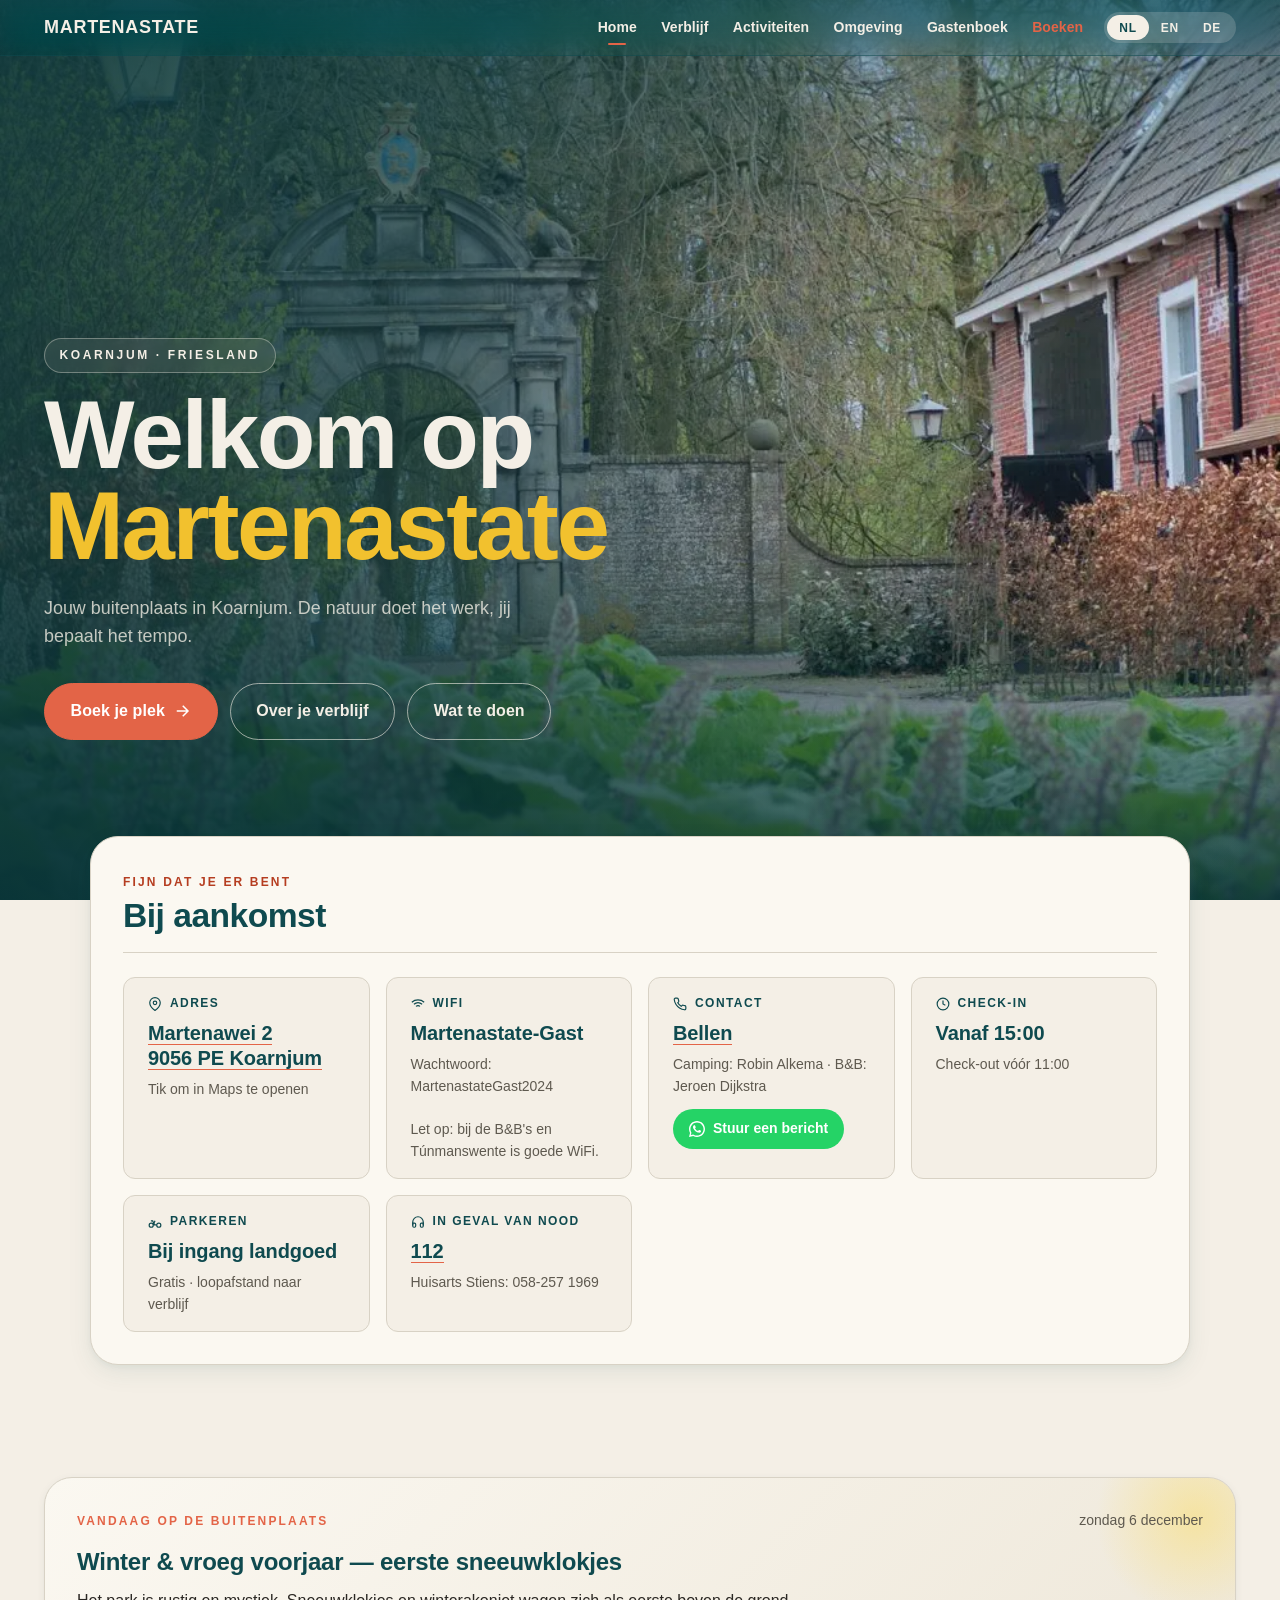
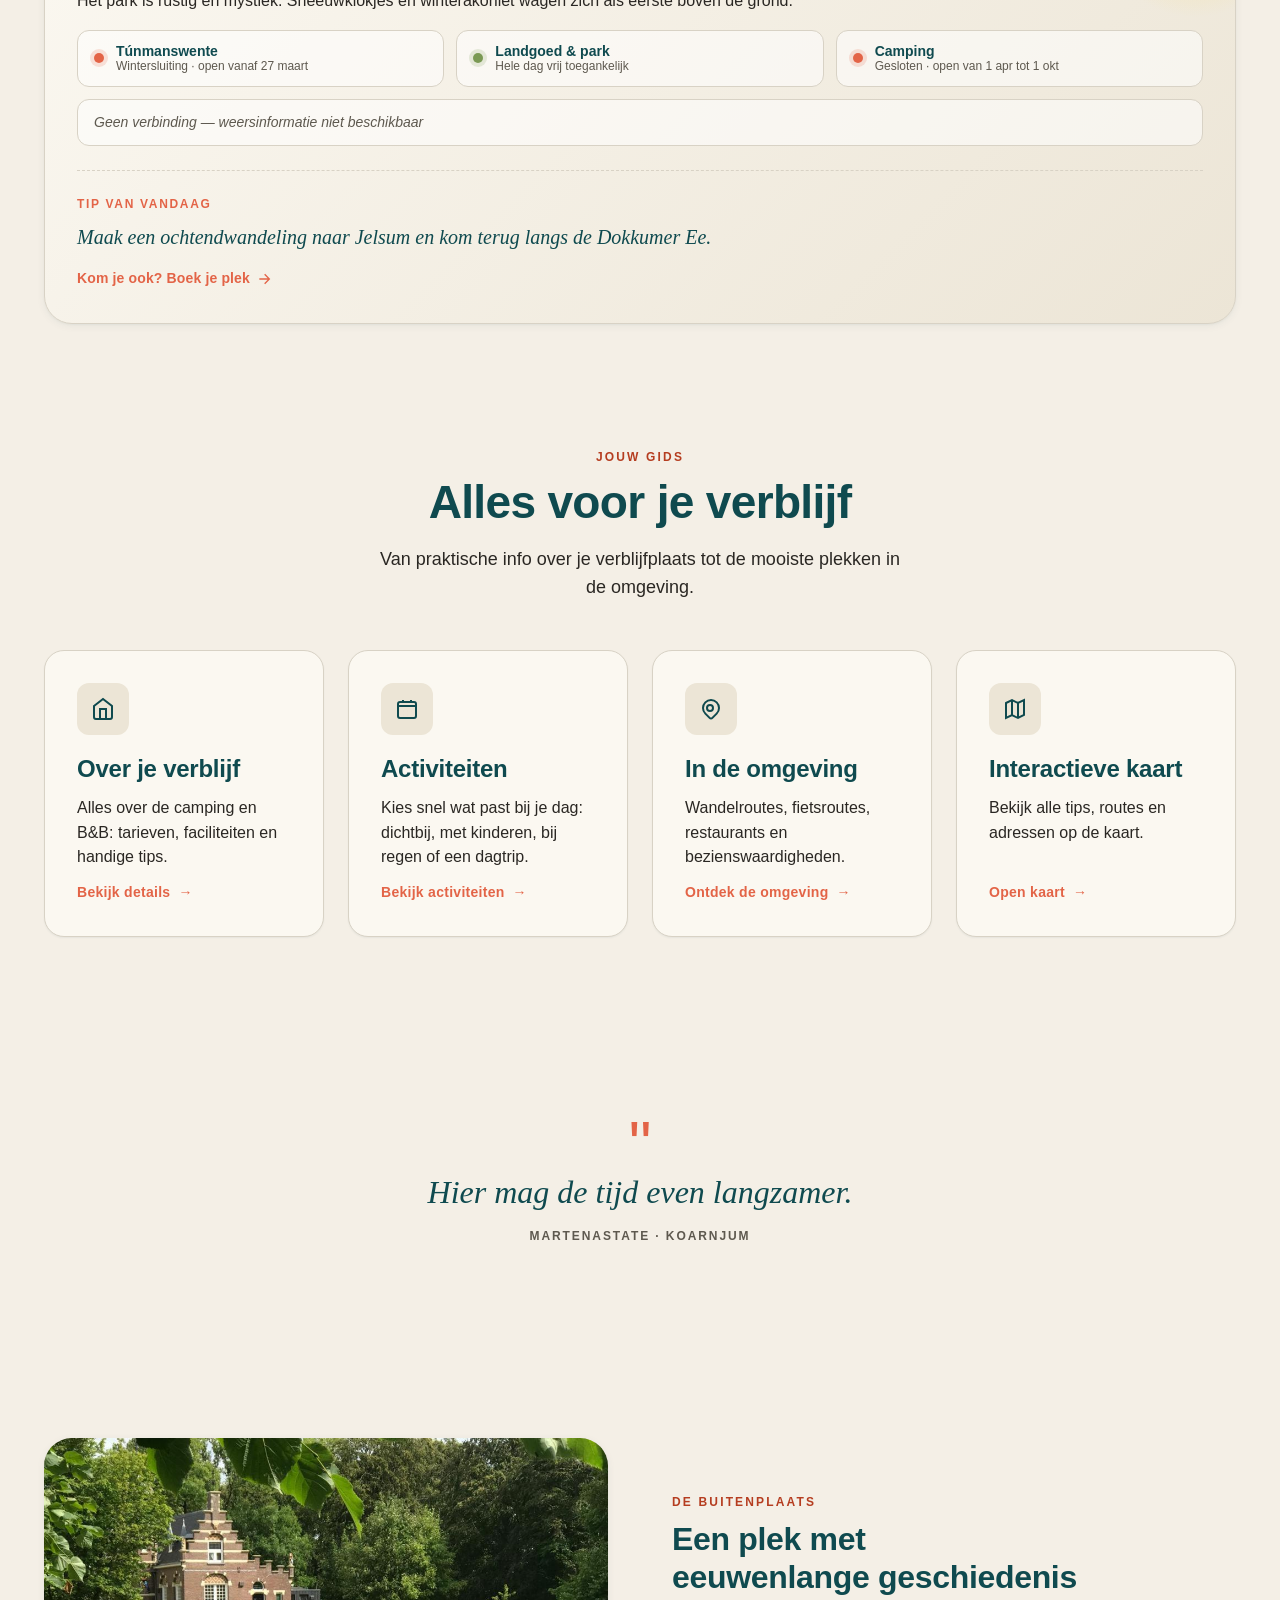
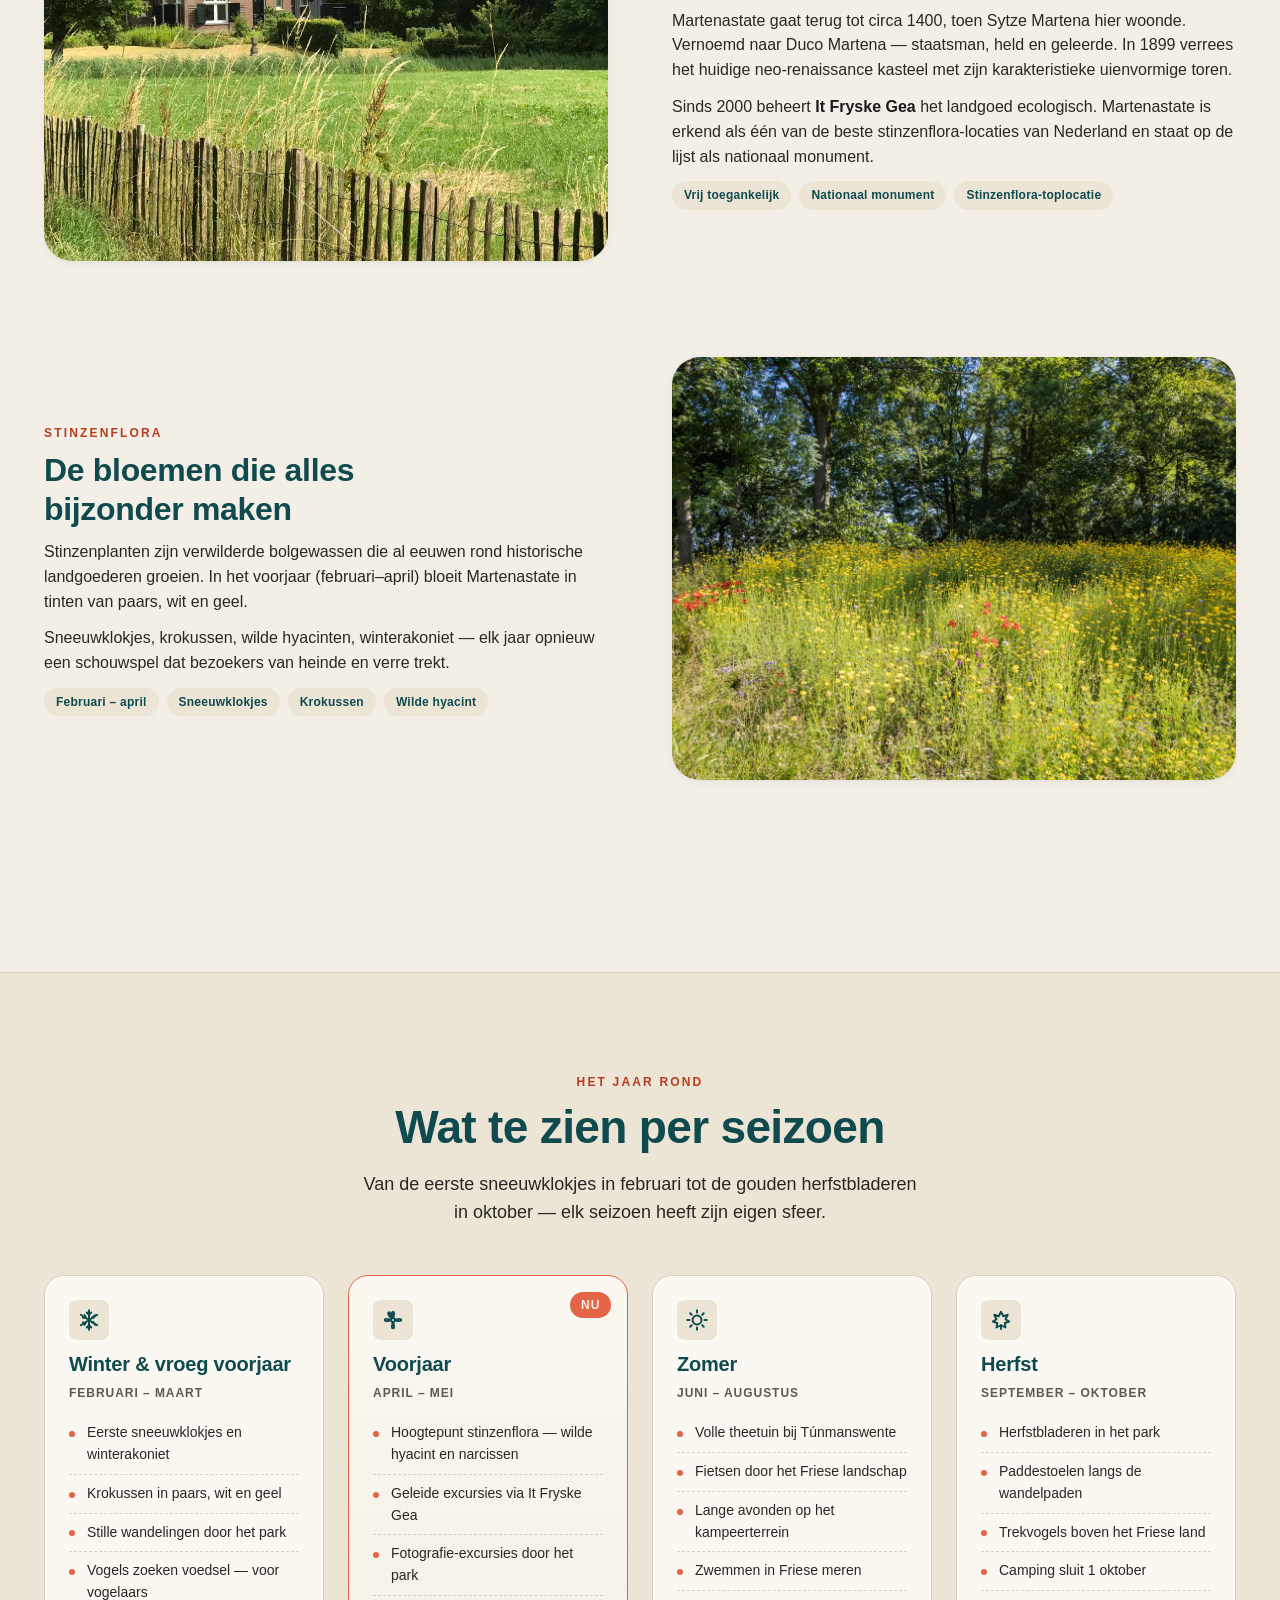
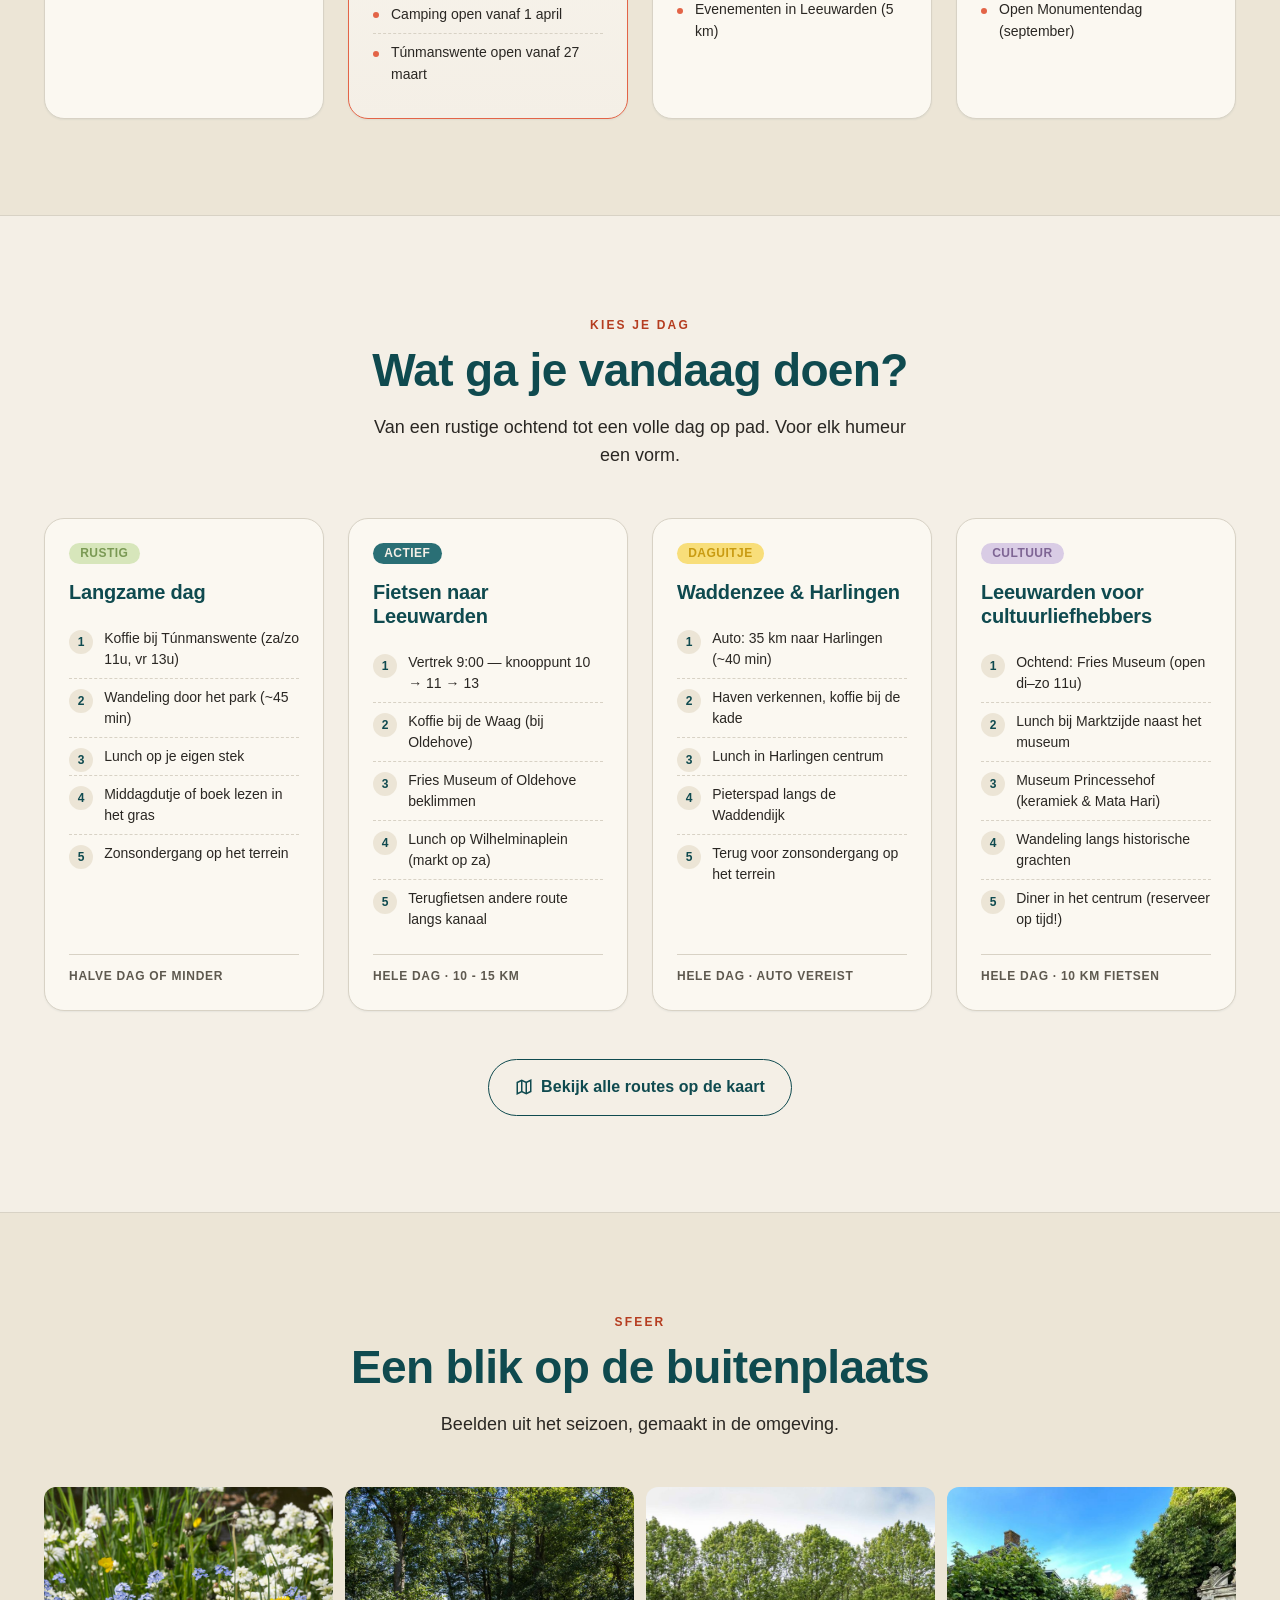
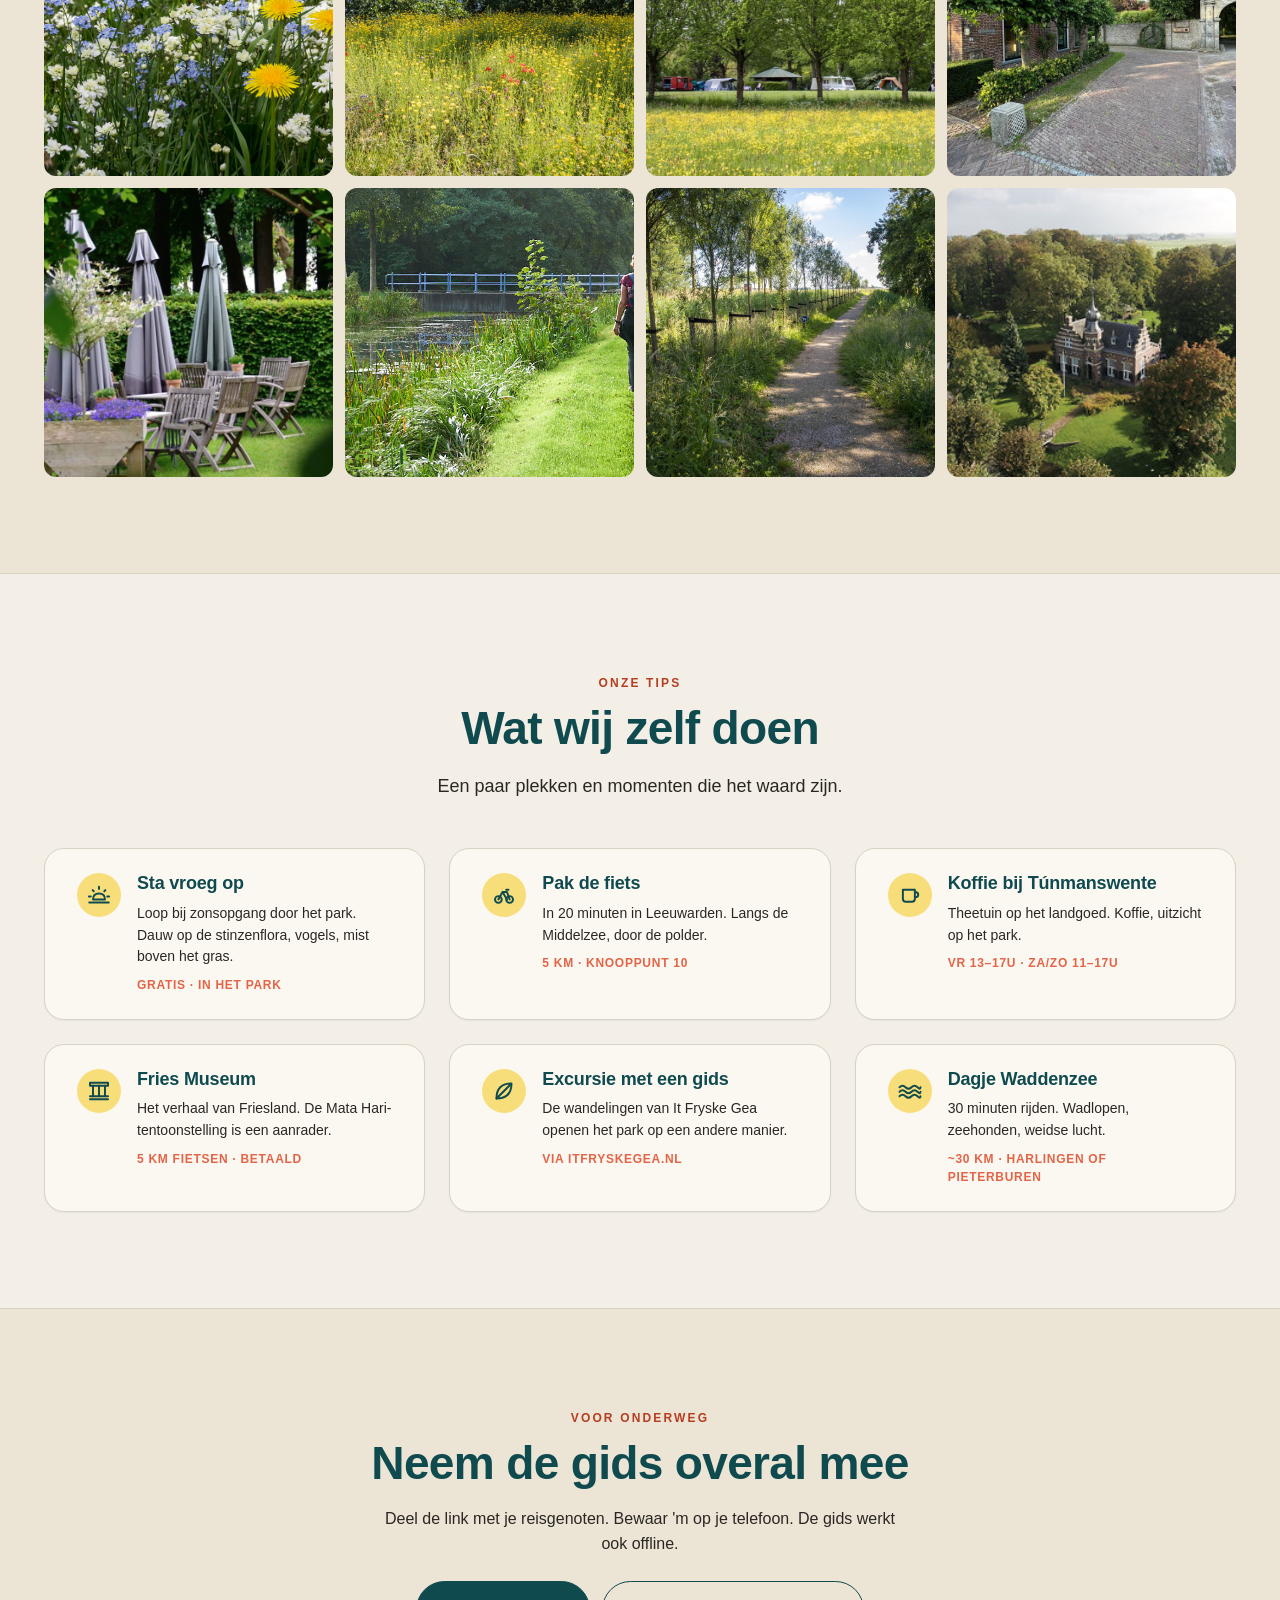
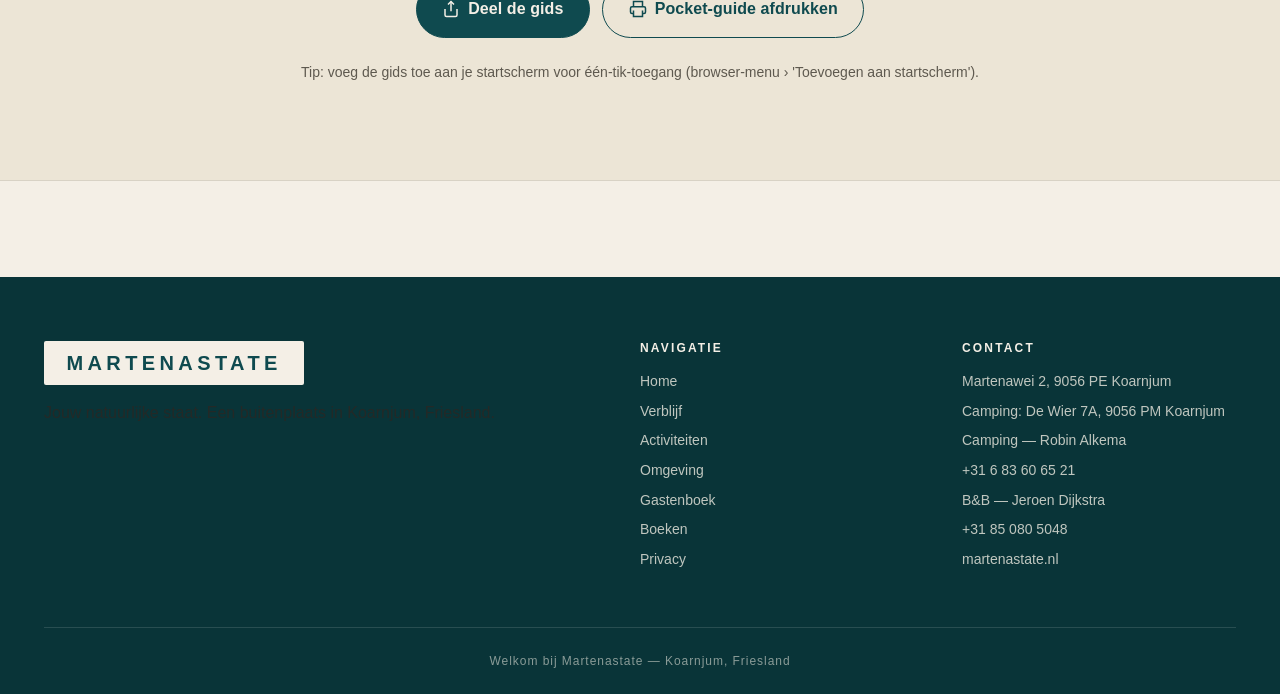
==== commit 2b4500b6: "A11y: eyebrow-contrast naar toegankelijk donkerrood (#B53D20, ~5:1) + heading-volgorde gecorrigeerd " ====
--- a/index.html
+++ b/index.html
@@ -355,7 +355,7 @@
       <div class="season-grid">
         <div class="season-card fade-in">
           <span class="season-icon" data-ms-icon="snowflake"></span>
-          <h4 data-i18n="home.season.winter.h4">Winter & vroeg voorjaar</h4>
+          <h3 class="lbl" data-i18n="home.season.winter.h4">Winter & vroeg voorjaar</h3>
           <p data-i18n="home.season.winter.range" style="font-size:var(--fs-12);color:var(--fg-mute);margin-bottom:0;letter-spacing:0.08em;text-transform:uppercase;font-weight:600;">Februari – maart</p>
           <ul>
             <li data-i18n="home.season.winter.li1">Eerste sneeuwklokjes en winterakoniet</li>
@@ -368,7 +368,7 @@
         <div class="season-card current-season fade-in">
           <span class="current-badge" data-i18n="home.season.current_badge">Nu</span>
           <span class="season-icon" data-ms-icon="blossom"></span>
-          <h4 data-i18n="home.season.spring.h4">Voorjaar</h4>
+          <h3 class="lbl" data-i18n="home.season.spring.h4">Voorjaar</h3>
           <p data-i18n="home.season.spring.range" style="font-size:var(--fs-12);color:var(--fg-mute);margin-bottom:0;letter-spacing:0.08em;text-transform:uppercase;font-weight:600;">April – mei</p>
           <ul>
             <li data-i18n="home.season.spring.li1">Hoogtepunt stinzenflora — wilde hyacint en narcissen</li>
@@ -381,7 +381,7 @@
 
         <div class="season-card fade-in">
           <span class="season-icon" data-ms-icon="sun"></span>
-          <h4 data-i18n="home.season.summer.h4">Zomer</h4>
+          <h3 class="lbl" data-i18n="home.season.summer.h4">Zomer</h3>
           <p data-i18n="home.season.summer.range" style="font-size:var(--fs-12);color:var(--fg-mute);margin-bottom:0;letter-spacing:0.08em;text-transform:uppercase;font-weight:600;">Juni – augustus</p>
           <ul>
             <li data-i18n="home.season.summer.li1">Volle theetuin bij Túnmanswente</li>
@@ -394,7 +394,7 @@
 
         <div class="season-card fade-in">
           <span class="season-icon" data-ms-icon="autumn_leaf"></span>
-          <h4 data-i18n="home.season.autumn.h4">Herfst</h4>
+          <h3 class="lbl" data-i18n="home.season.autumn.h4">Herfst</h3>
           <p data-i18n="home.season.autumn.range" style="font-size:var(--fs-12);color:var(--fg-mute);margin-bottom:0;letter-spacing:0.08em;text-transform:uppercase;font-weight:600;">September – oktober</p>
           <ul>
             <li data-i18n="home.season.autumn.li1">Herfstbladeren in het park</li>
@@ -420,7 +420,7 @@
       <div class="dayplan-grid">
         <div class="dayplan-card fade-in">
           <div class="dayplan-badge dayplan-easy"><span data-i18n="home.dayplan.b.easy">Rustig</span></div>
-          <h4 data-i18n="dayplan.slow.title">Langzame dag</h4>
+          <h3 class="lbl" data-i18n="dayplan.slow.title">Langzame dag</h3>
           <ol class="dayplan-list">
             <li data-i18n="dayplan.slow.1">Koffie bij Túnmanswente (za/zo 11u, vr 13u)</li>
             <li data-i18n="dayplan.slow.2">Wandeling door het park (~45 min)</li>
@@ -433,7 +433,7 @@
 
         <div class="dayplan-card fade-in">
           <div class="dayplan-badge dayplan-active"><span data-i18n="home.dayplan.b.active">Actief</span></div>
-          <h4 data-i18n="dayplan.active.title">Fietsen naar Leeuwarden</h4>
+          <h3 class="lbl" data-i18n="dayplan.active.title">Fietsen naar Leeuwarden</h3>
           <ol class="dayplan-list">
             <li data-i18n="dayplan.active.1">Vertrek 9:00 — knooppunt 10 → 11 → 13</li>
             <li data-i18n="dayplan.active.2">Koffie bij de Waag (bij Oldehove)</li>
@@ -446,7 +446,7 @@
 
         <div class="dayplan-card fade-in">
           <div class="dayplan-badge dayplan-explore"><span data-i18n="home.dayplan.b.explore">Daguitje</span></div>
-          <h4 data-i18n="dayplan.explore.title">Waddenzee &amp; Harlingen</h4>
+          <h3 class="lbl" data-i18n="dayplan.explore.title">Waddenzee &amp; Harlingen</h3>
           <ol class="dayplan-list">
             <li data-i18n="dayplan.explore.1">Auto: 35 km naar Harlingen (~40 min)</li>
             <li data-i18n="dayplan.explore.2">Haven verkennen, koffie bij de kade</li>
@@ -459,7 +459,7 @@
 
         <div class="dayplan-card fade-in">
           <div class="dayplan-badge dayplan-culture"><span data-i18n="home.dayplan.b.culture">Cultuur</span></div>
-          <h4 data-i18n="dayplan.culture.title">Leeuwarden voor cultuurliefhebbers</h4>
+          <h3 class="lbl" data-i18n="dayplan.culture.title">Leeuwarden voor cultuurliefhebbers</h3>
           <ol class="dayplan-list">
             <li data-i18n="dayplan.culture.1">Ochtend: Fries Museum (open di–zo 11u)</li>
             <li data-i18n="dayplan.culture.2">Lunch bij Marktzijde naast het museum</li>
@@ -566,7 +566,7 @@
         <div class="tip-card fade-in">
           <span class="tip-icon" data-ms-icon="sunrise"></span>
           <div>
-            <h4 data-i18n="home.tip.1.h4">Sta vroeg op</h4>
+            <h3 class="lbl" data-i18n="home.tip.1.h4">Sta vroeg op</h3>
             <p data-i18n="home.tip.1.body">Loop bij zonsopgang door het park. Dauw op de stinzenflora, vogels, mist boven het gras.</p>
             <p data-i18n="home.tip.1.meta" class="tip-meta">Gratis · In het park</p>
           </div>
@@ -575,7 +575,7 @@
         <div class="tip-card fade-in">
           <span class="tip-icon" data-ms-icon="bike"></span>
           <div>
-            <h4 data-i18n="home.tip.2.h4">Pak de fiets</h4>
+            <h3 class="lbl" data-i18n="home.tip.2.h4">Pak de fiets</h3>
             <p data-i18n="home.tip.2.body">In 20 minuten in Leeuwarden. Langs de Middelzee, door de polder.</p>
             <p data-i18n="home.tip.2.meta" class="tip-meta">5 km · Knooppunt 10</p>
           </div>
@@ -584,7 +584,7 @@
         <div class="tip-card fade-in">
           <span class="tip-icon" data-ms-icon="cup"></span>
           <div>
-            <h4 data-i18n="home.tip.3.h4">Koffie bij Túnmanswente</h4>
+            <h3 class="lbl" data-i18n="home.tip.3.h4">Koffie bij Túnmanswente</h3>
             <p data-i18n="home.tip.3.body">Theetuin op het landgoed. Koffie, uitzicht op het park.</p>
             <p data-i18n="home.tip.3.meta" class="tip-meta">Vr 13–17u · Za/zo 11–17u</p>
           </div>
@@ -593,7 +593,7 @@
         <div class="tip-card fade-in">
           <span class="tip-icon" data-ms-icon="column"></span>
           <div>
-            <h4 data-i18n="home.tip.4.h4">Fries Museum</h4>
+            <h3 class="lbl" data-i18n="home.tip.4.h4">Fries Museum</h3>
             <p data-i18n="home.tip.4.body">Het verhaal van Friesland. De Mata Hari-tentoonstelling is een aanrader.</p>
             <p data-i18n="home.tip.4.meta" class="tip-meta">5 km fietsen · Betaald</p>
           </div>
@@ -602,7 +602,7 @@
         <div class="tip-card fade-in">
           <span class="tip-icon" data-ms-icon="leaf"></span>
           <div>
-            <h4 data-i18n="home.tip.5.h4">Excursie met een gids</h4>
+            <h3 class="lbl" data-i18n="home.tip.5.h4">Excursie met een gids</h3>
             <p data-i18n="home.tip.5.body">De wandelingen van It Fryske Gea openen het park op een andere manier.</p>
             <p data-i18n="home.tip.5.meta" class="tip-meta">Via itfryskegea.nl</p>
           </div>
@@ -611,7 +611,7 @@
         <div class="tip-card fade-in">
           <span class="tip-icon" data-ms-icon="wave"></span>
           <div>
-            <h4 data-i18n="home.tip.6.h4">Dagje Waddenzee</h4>
+            <h3 class="lbl" data-i18n="home.tip.6.h4">Dagje Waddenzee</h3>
             <p data-i18n="home.tip.6.body">30 minuten rijden. Wadlopen, zeehonden, weidse lucht.</p>
             <p data-i18n="home.tip.6.meta" class="tip-meta">~30 km · Harlingen of Pieterburen</p>
           </div>
@@ -658,7 +658,7 @@
           <p data-i18n="footer.tagline" style="opacity:.8;">Jouw natuurlijke staat. Een historische buitenplaats in Koarnjum, Friesland.</p>
         </div>
         <div>
-          <h4 data-i18n="footer.nav">Navigatie</h4>
+          <h3 class="lbl" data-i18n="footer.nav">Navigatie</h3>
           <ul>
             <li><a href="index.html" data-i18n="nav.home">Home</a></li>
             <li><a href="verblijf.html" data-i18n="nav.verblijf">Verblijf</a></li>
@@ -670,7 +670,7 @@
           </ul>
         </div>
         <div>
-          <h4 data-i18n="footer.contact">Contact</h4>
+          <h3 class="lbl" data-i18n="footer.contact">Contact</h3>
           <ul>
             <li data-i18n="footer.address">Martenawei 2, 9056 PE Koarnjum</li>
             <li data-i18n="footer.camping.address">Camping: De Wier 7A</li>
--- a/css/tokens.css
+++ b/css/tokens.css
@@ -14,6 +14,7 @@
   --ms-martena-rood:      #E36447;
   --ms-martena-rood-deep: #C84A2E;
   --ms-martena-rood-soft: #F1947F;
+  --eyebrow-ink:          #B53D20;   /* donkerder rood voor eyebrow-kapitaaltjes op licht — WCAG AA (≈5:1) */
 
   /* ───────────────── FLORA / SUB-BRAND COLORS ───────────────── */
   --ms-bostulp-goud:       #F2C12E;
--- a/css/style.css
+++ b/css/style.css
@@ -71,7 +71,7 @@
 }
 h2 { font-size: clamp(1.875rem, 3.6vw, var(--fs-48)); letter-spacing: -0.015em; }
 h3 { font-size: clamp(1.5rem, 2.5vw, var(--fs-32)); }
-h4 { font-size: var(--fs-24); }
+.lbl { font-size: var(--fs-24); }
 h5 { font-size: var(--fs-20); }
 
 p {
@@ -149,7 +149,7 @@
   font-weight: 700;
   letter-spacing: 0.18em;
   text-transform: uppercase;
-  color: var(--ms-martena-rood);
+  color: var(--eyebrow-ink);
   margin-bottom: var(--space-3);
   line-height: 1;
   white-space: nowrap;
@@ -726,7 +726,7 @@
   font-weight: 700;
   letter-spacing: 0.18em;
   text-transform: uppercase;
-  color: var(--ms-martena-rood);
+  color: var(--eyebrow-ink);
   margin-bottom: var(--space-2);
   line-height: 1;
 }
@@ -921,7 +921,7 @@
   background: var(--ms-leien-blauw);
   color: var(--ms-paper);
 }
-.nav-card h3, .nav-card h4 {
+.nav-card h3, .nav-card .lbl {
   margin: 0;
   font-size: var(--fs-24);
   color: var(--ms-leien-blauw);
@@ -967,7 +967,7 @@
   justify-content: center;
   line-height: 1;
 }
-.tip-card h4 {
+.tip-card .lbl {
   margin: 0 0 var(--space-2);
   font-size: var(--fs-18);
   color: var(--ms-leien-blauw);
@@ -1003,7 +1003,7 @@
   justify-content: center;
   margin-bottom: var(--space-3);
 }
-.season-card h4 {
+.season-card .lbl {
   color: var(--ms-leien-blauw);
   margin-bottom: var(--space-2);
   font-size: var(--fs-20);
@@ -1232,7 +1232,7 @@
   margin-top: 2px;
 }
 .callout .icon svg { width: 22px; height: 22px; }
-.callout h4 { margin-bottom: var(--space-1); color: var(--ms-leien-blauw); font-size: var(--fs-18); }
+.callout .lbl { margin-bottom: var(--space-1); color: var(--ms-leien-blauw); font-size: var(--fs-18); }
 .callout p { margin: 0; font-size: var(--fs-16); color: var(--fg-soft); }
 
 .callout.callout-crocus { /* purple legacy → leien blauw flavour */ }
@@ -1478,7 +1478,7 @@
 .dayplan-active  { background: var(--ms-leien-blauw-soft); color: var(--ms-paper); }
 .dayplan-explore { background: var(--ms-bostulp-goud-soft); color: var(--ms-bostulp-goud-deep); }
 .dayplan-culture { background: var(--ms-longkruid-paars-soft); color: var(--ms-longkruid-paars-deep); }
-.dayplan-card h4 {
+.dayplan-card .lbl {
   margin: 0;
   font-size: var(--fs-20);
   color: var(--ms-leien-blauw);
@@ -1987,7 +1987,7 @@
   align-items: center;
   justify-content: center;
 }
-.route-card h4 {
+.route-card .lbl {
   margin: 0 0 var(--space-2);
   font-size: var(--fs-18);
   color: var(--ms-leien-blauw);
@@ -2098,7 +2098,7 @@
   flex-shrink: 0;
   margin-top: 2px;
 }
-.steps-list li .step-content h4 {
+.steps-list li .step-content .lbl {
   margin: 0 0 var(--space-1);
   font-size: var(--fs-18);
   color: var(--ms-leien-blauw);
@@ -2497,7 +2497,7 @@
   padding: var(--space-8) 0 var(--space-5);
   margin-top: var(--space-9);
 }
-.footer h4 {
+.footer .lbl {
   color: var(--ms-paper);
   margin-bottom: var(--space-4);
   font-size: var(--fs-12);
@@ -2872,7 +2872,7 @@
   }
   section { padding: 1.2rem 0; }
   .footer { background: none; color: black; }
-  .footer h4, .footer a { color: black; }
+  .footer .lbl, .footer a { color: black; }
   a::after { content: ' (' attr(href) ')'; font-size: 0.8em; color: #666; }
   a[href^="tel"]::after, a[href^="#"]::after { content: ''; }
   .tab-panel { display: block !important; margin-bottom: 1rem; }
@@ -3123,7 +3123,7 @@
   flex: 1;
   min-width: 0;
 }
-.route-summary-text h4 {
+.route-summary-text .lbl {
   margin: 0 0 var(--space-2);
   font-size: var(--fs-18);
   font-weight: 700;
@@ -3401,7 +3401,7 @@
 
   /* Headings tighter */
   .info-section h3 { font-size: var(--fs-18); }
-  .nav-card h3, .nav-card h4 { font-size: var(--fs-20); }
+  .nav-card h3, .nav-card .lbl { font-size: var(--fs-20); }
 
   /* Round-corners gentler */
   .feature-image, .tab-photo { border-radius: var(--radius-lg); }
@@ -3421,7 +3421,7 @@
   /* Route accordion */
   .route-detail summary { padding: var(--space-3); gap: var(--space-3); }
   .route-summary-icon { font-size: 1.4rem; }
-  .route-summary-text h4 { font-size: var(--fs-16); }
+  .route-summary-text .lbl { font-size: var(--fs-16); }
   .route-detail-body { padding: 0 var(--space-3) var(--space-4); }
 }
 
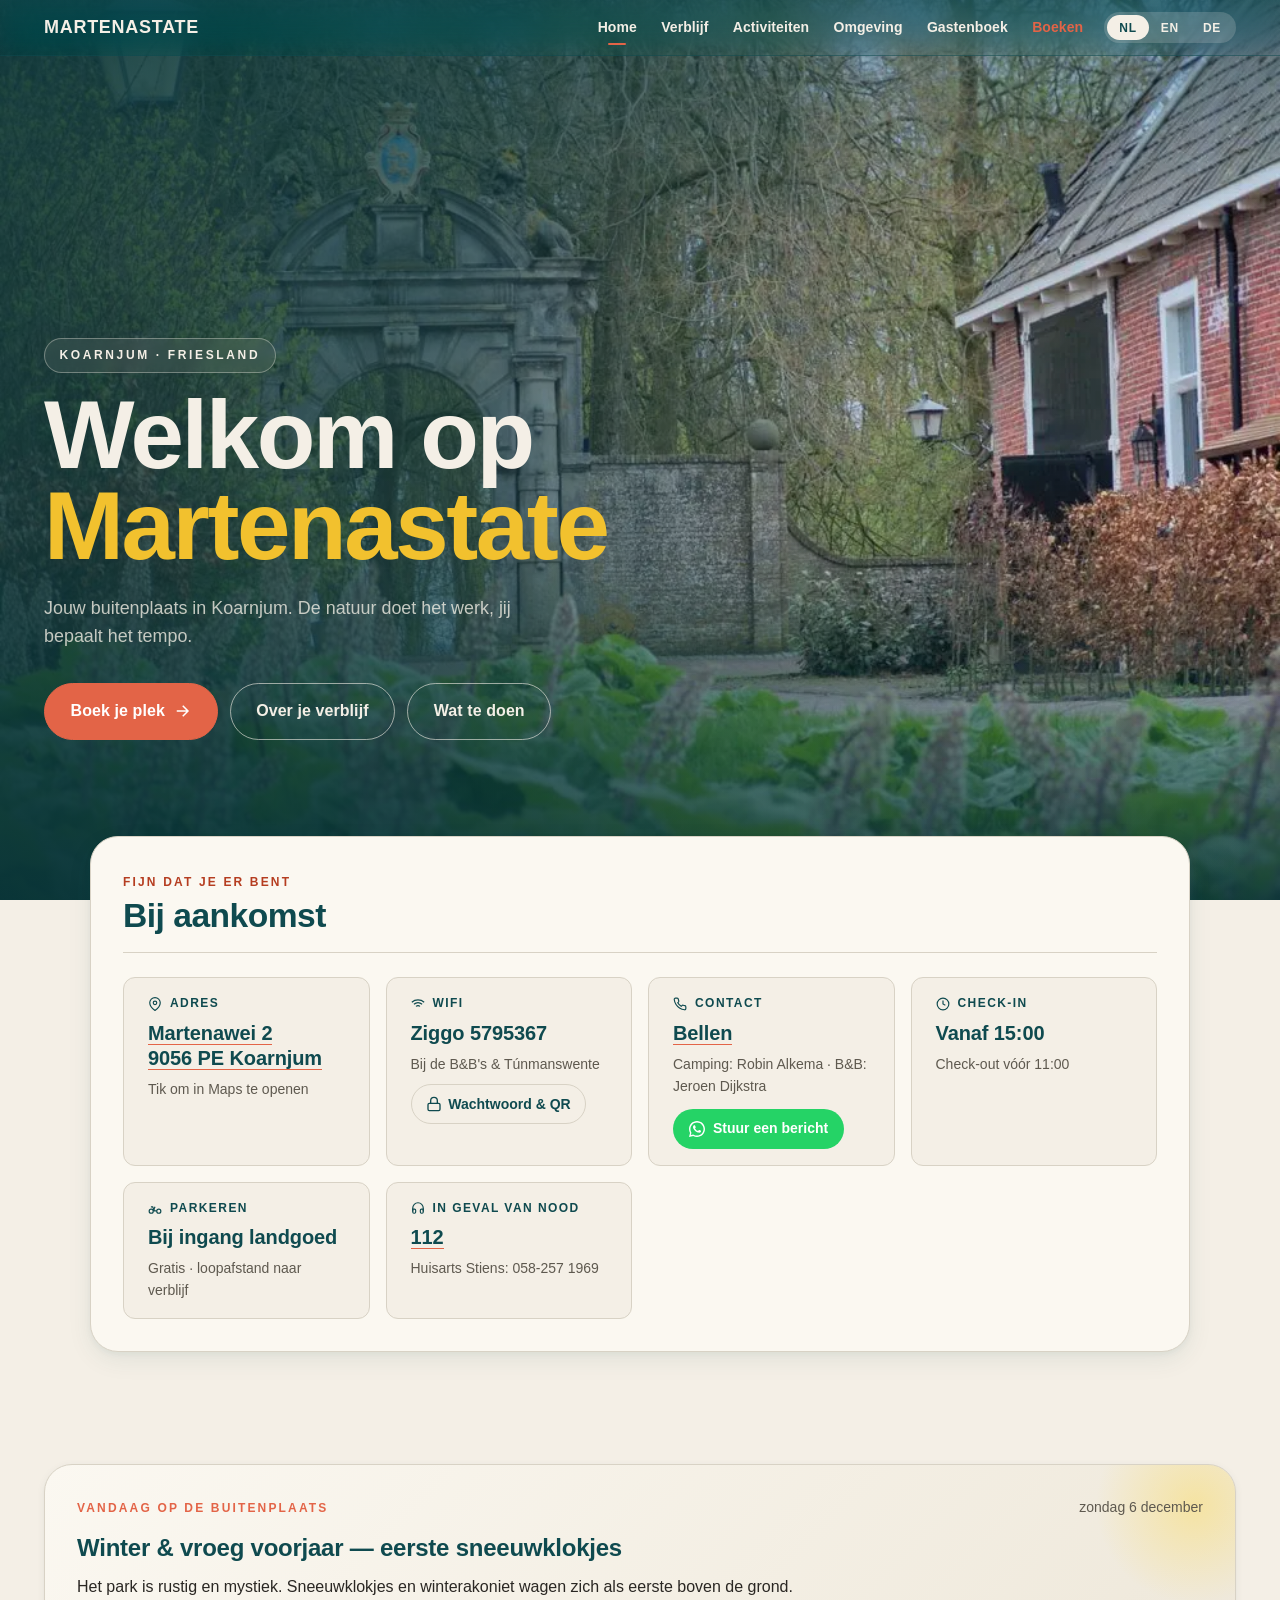
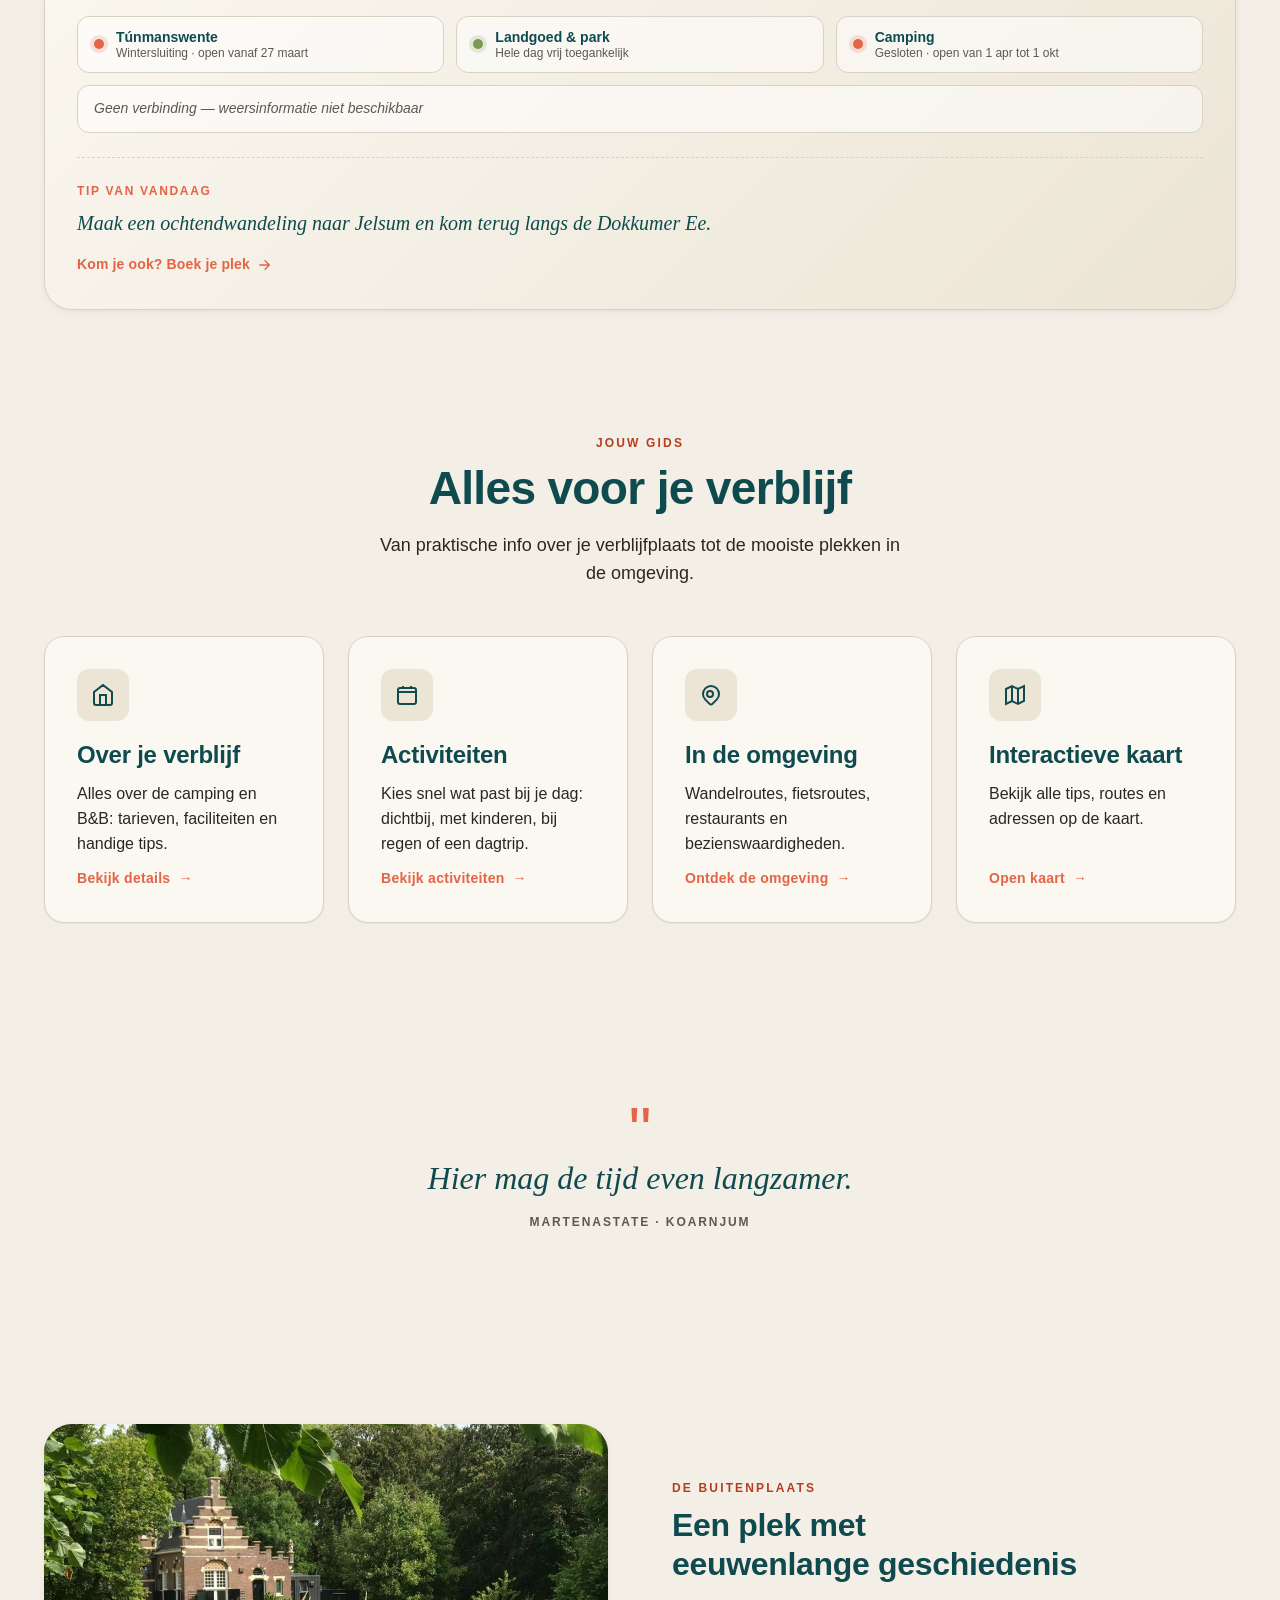
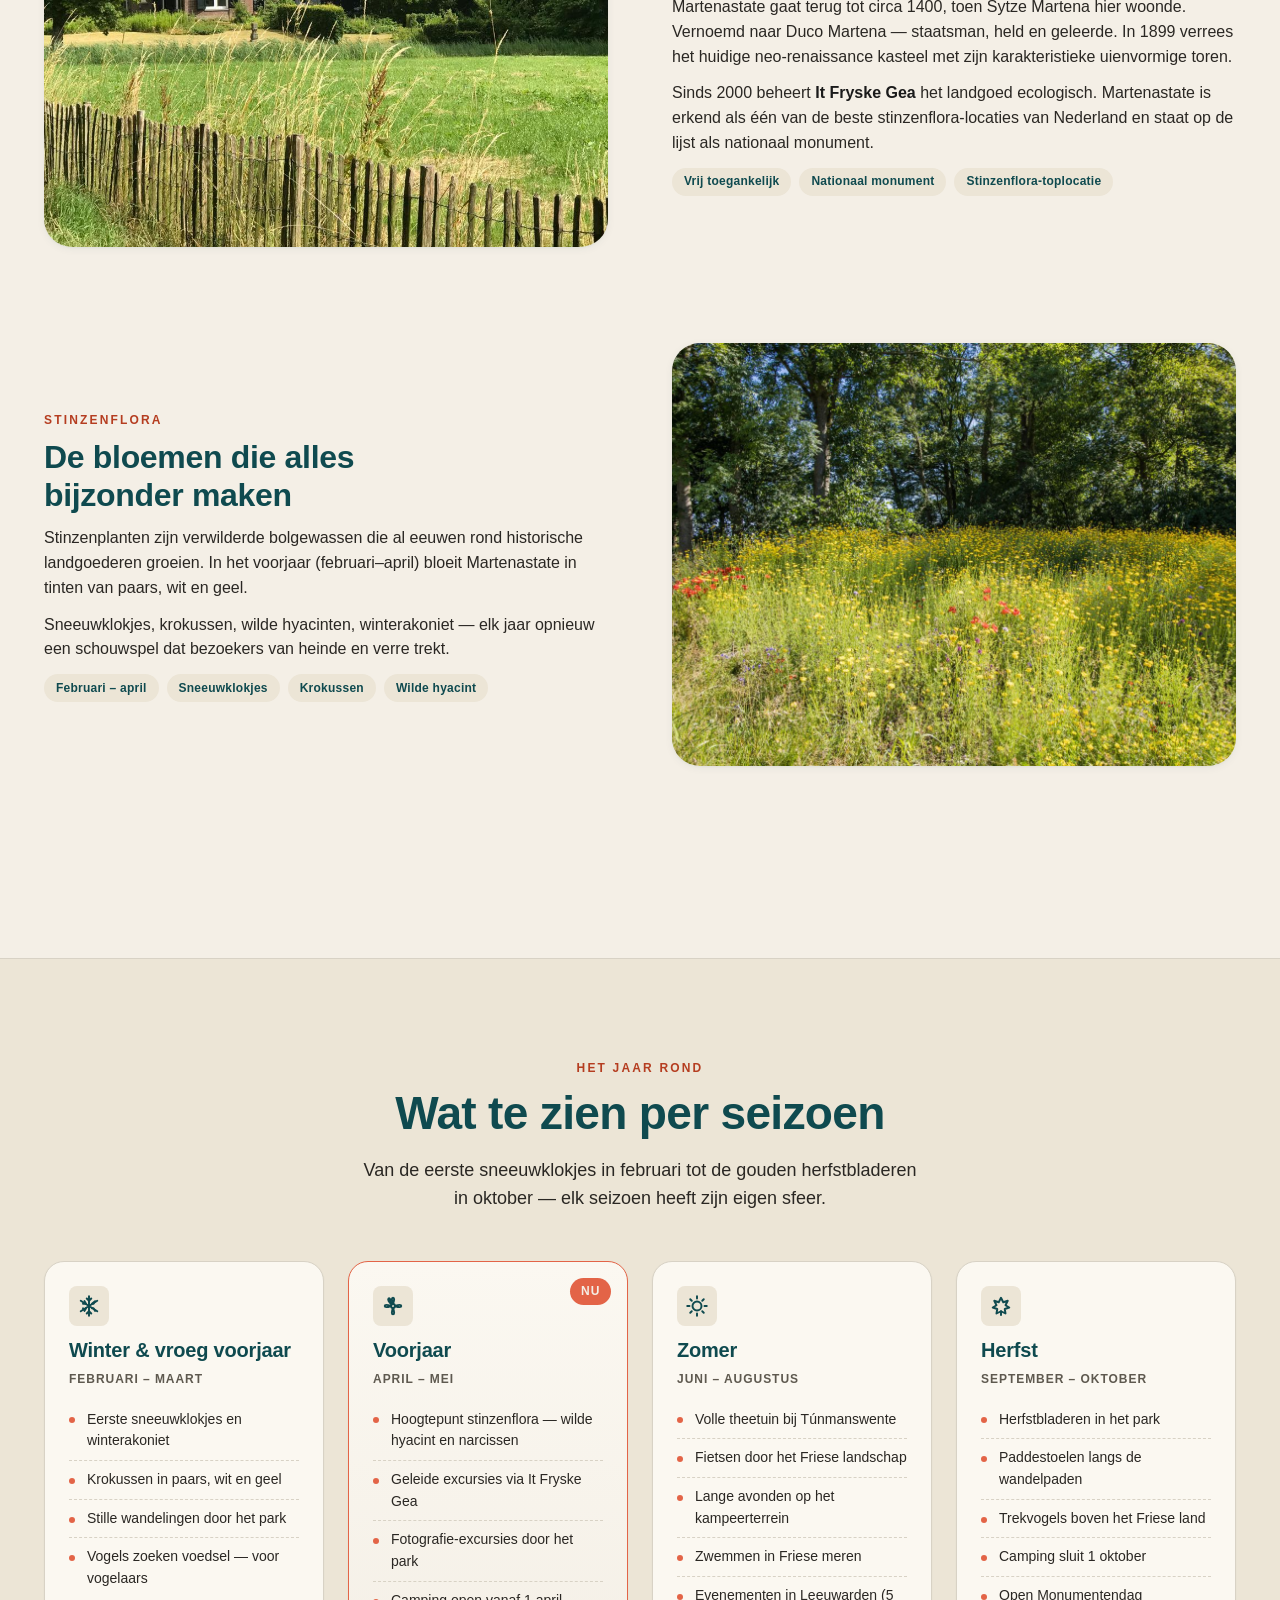
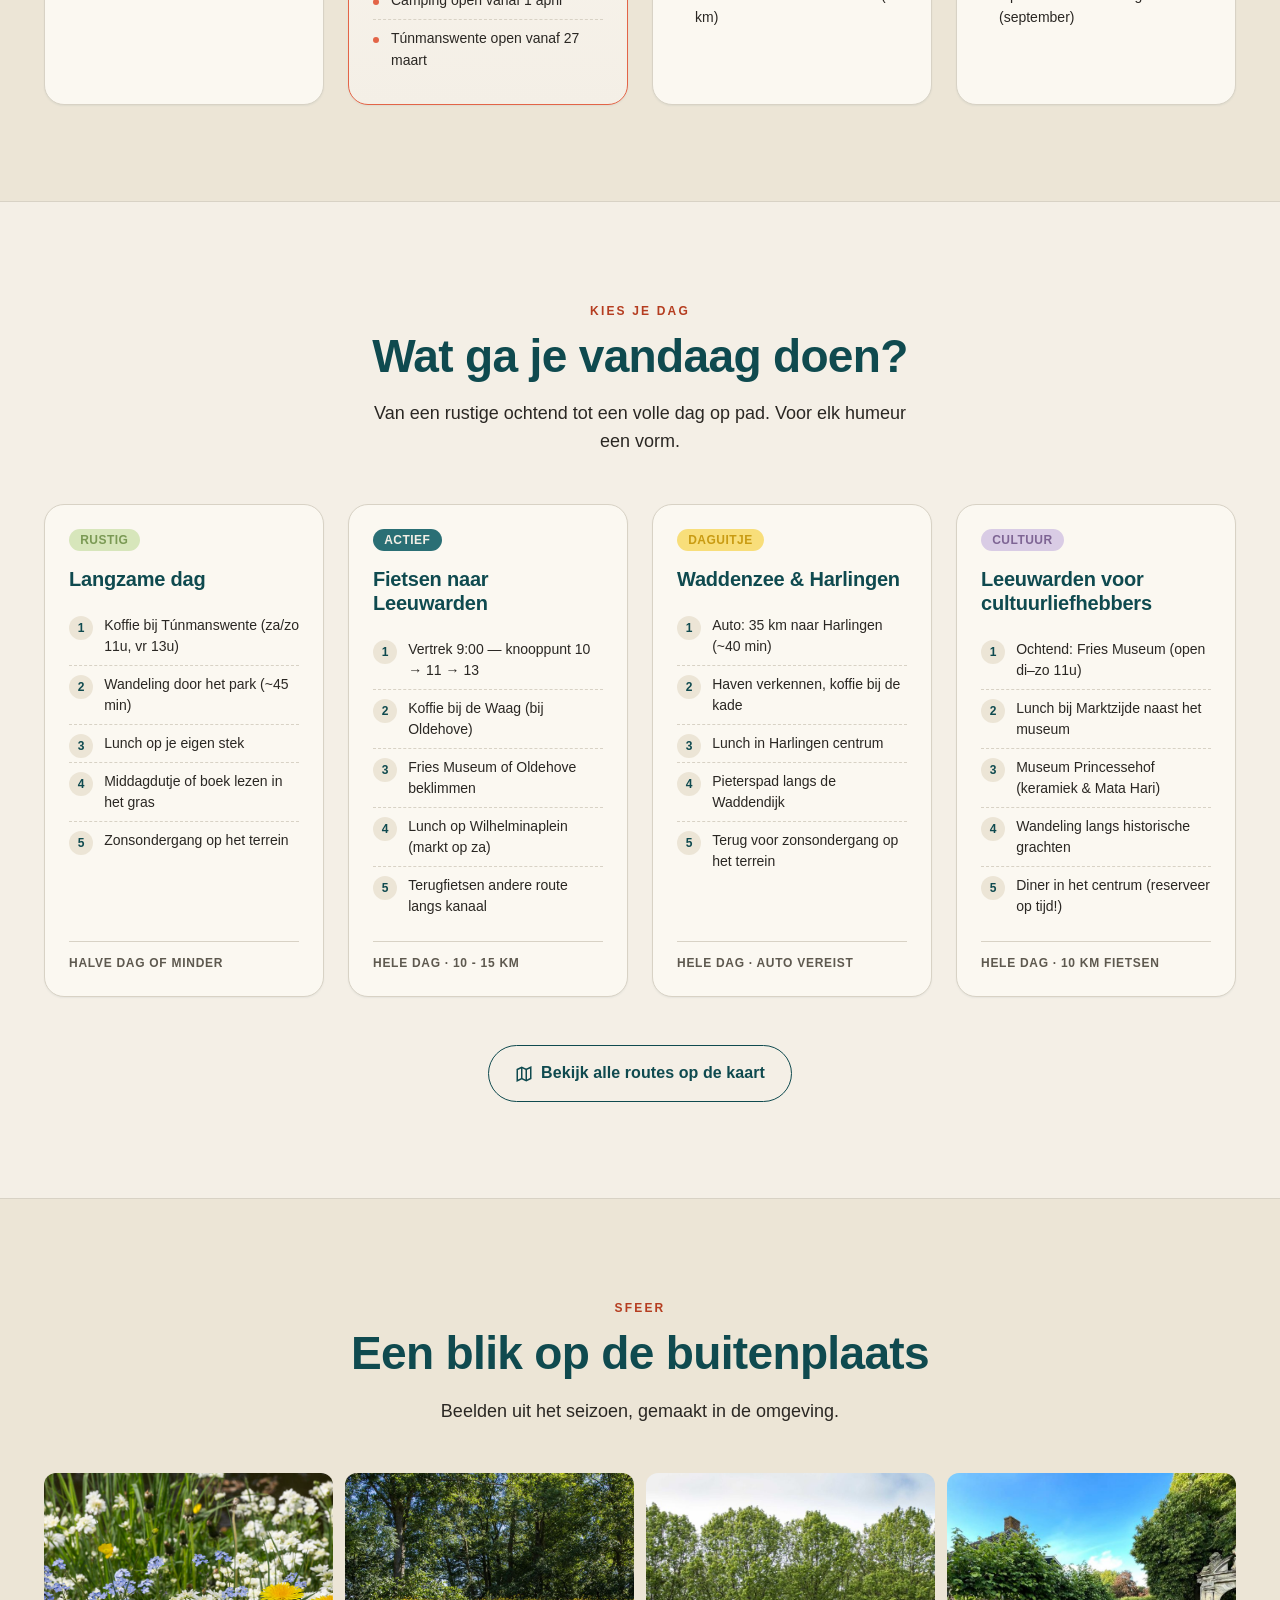
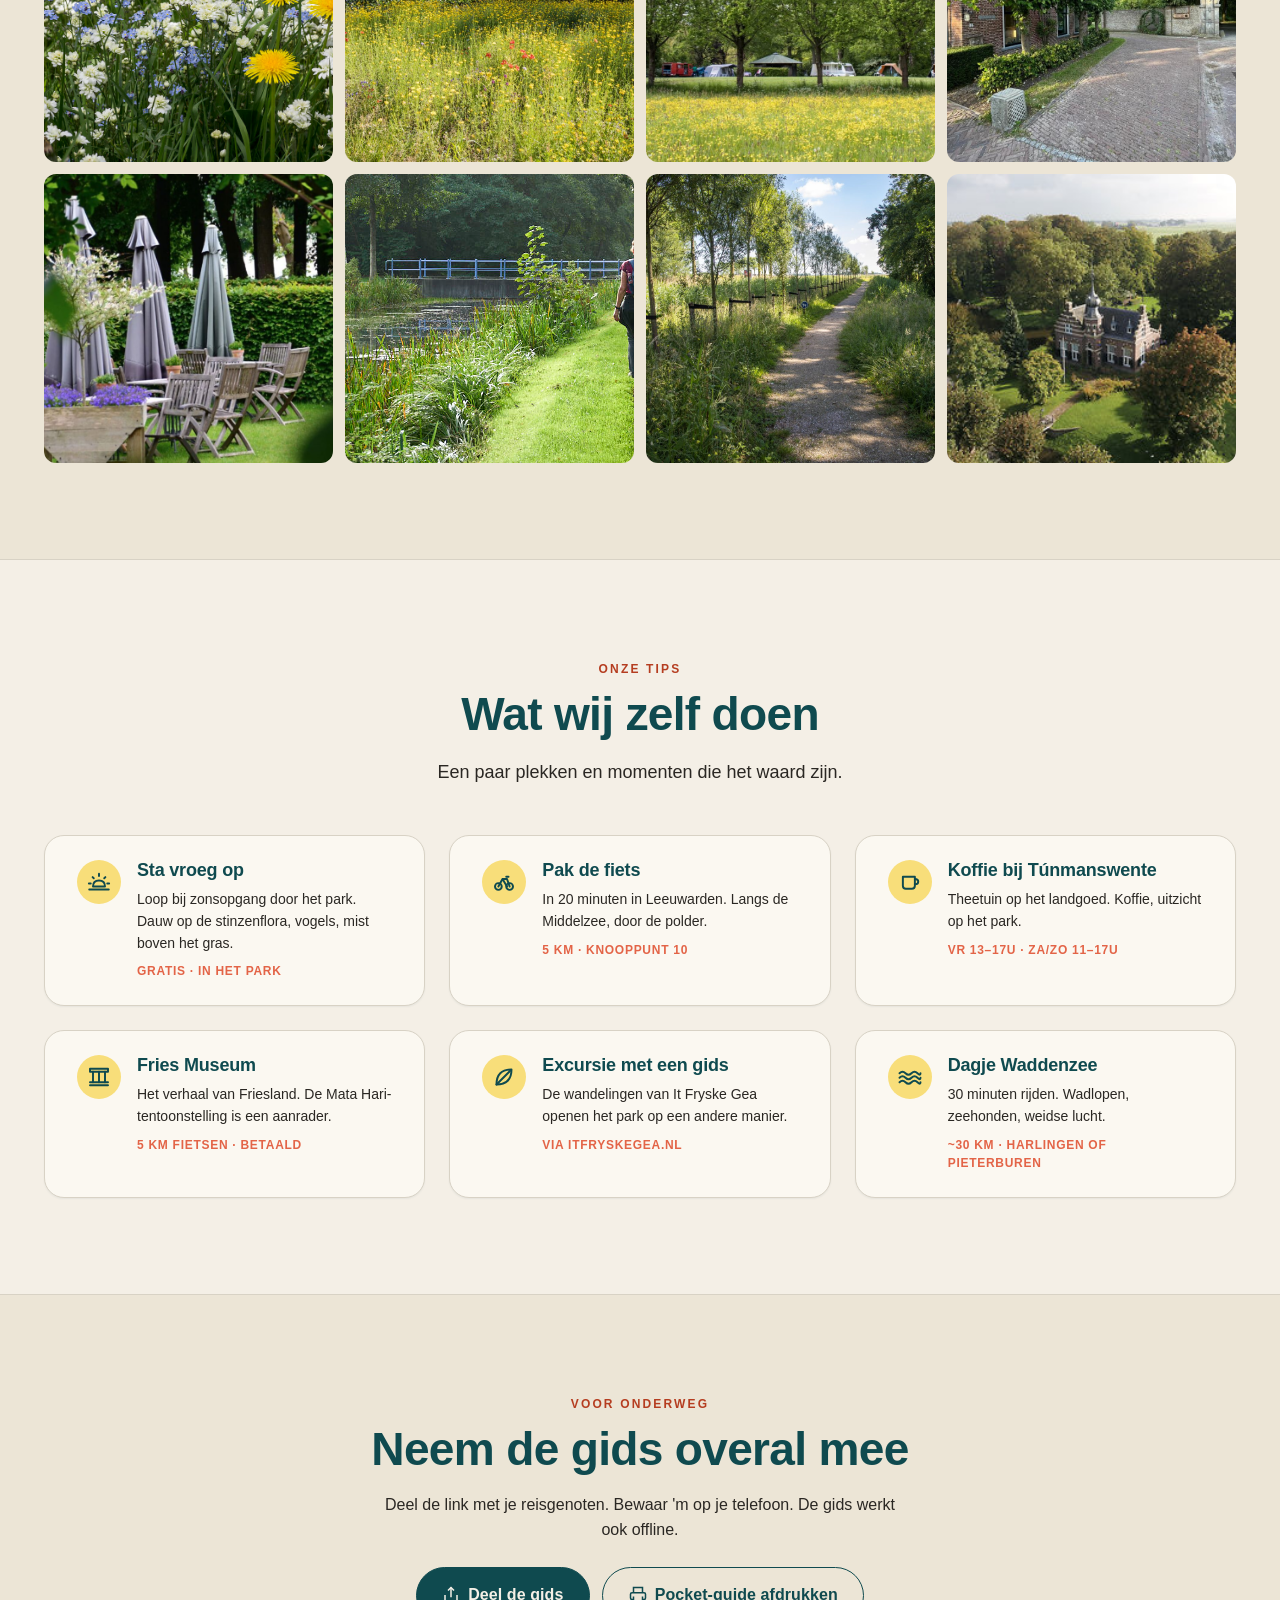
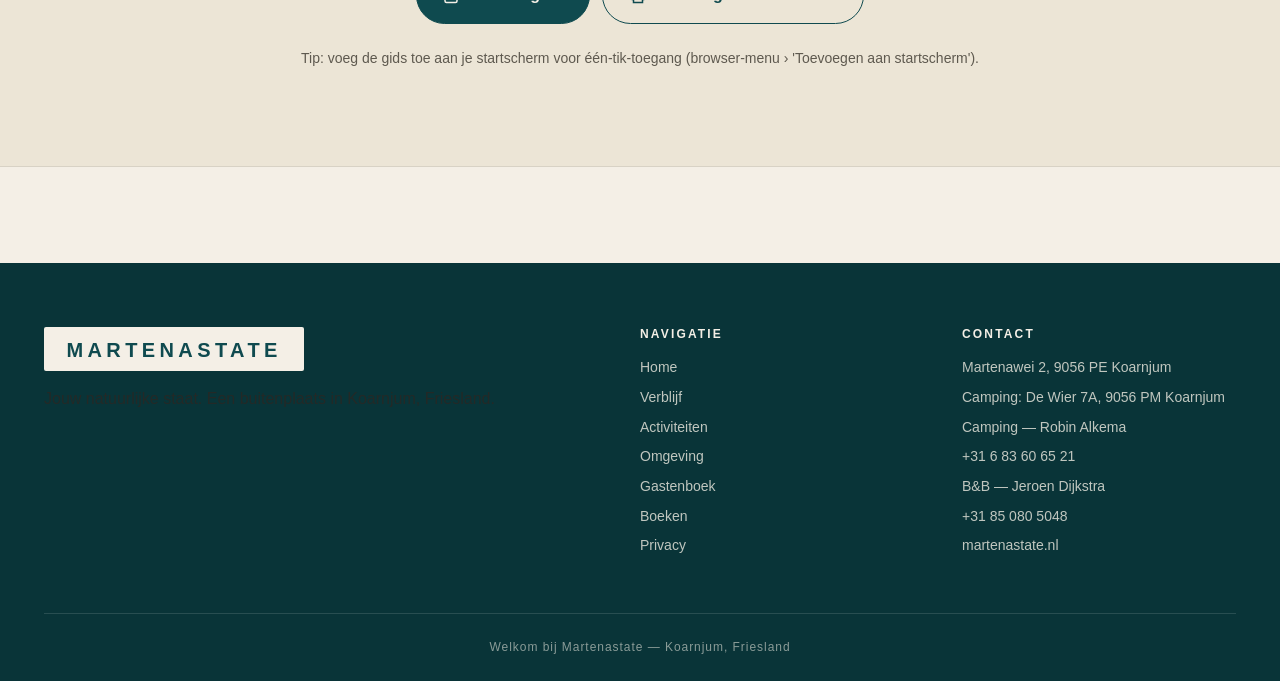
==== commit 6f306bbd: "WiFi: juiste gegevens (Ziggo 5795367) voor B&B's + Tunmanswente; interactief venster met wachtwoord " ====
--- a/index.html
+++ b/index.html
@@ -142,13 +142,17 @@
           <div class="arrival-sub" data-i18n="arrival.address.sub">Tik om in Maps te openen</div>
         </div>
 
-        <div class="arrival-item copyable" data-copy="MartenastateGast2024">
+        <div class="arrival-item">
           <div class="arrival-label">
             <svg viewBox="0 0 24 24" fill="none" stroke="currentColor" stroke-width="2" aria-hidden="true"><path d="M5 12.55a11 11 0 0 1 14.08 0"/><path d="M1.42 9a16 16 0 0 1 21.16 0"/><path d="M8.53 16.11a6 6 0 0 1 6.95 0"/><line x1="12" y1="20" x2="12.01" y2="20"/></svg>
             <span data-i18n="arrival.wifi.label">WiFi</span>
           </div>
-          <div class="arrival-value">Martenastate-Gast</div>
-          <div class="arrival-sub" data-i18n-html="arrival.wifi.sub">Wachtwoord: MartenastateGast2024<br><br>Let op: bij de B&amp;B's en Túnmanswente is goede WiFi.</div>
+          <div class="arrival-value">Ziggo 5795367</div>
+          <div class="arrival-sub" data-i18n="arrival.wifi.sub">Bij de B&amp;B's &amp; Túnmanswente</div>
+          <button type="button" class="arrival-wifi-btn" data-wifi>
+            <svg viewBox="0 0 24 24" fill="none" stroke="currentColor" stroke-width="2" aria-hidden="true"><rect x="3" y="11" width="18" height="11" rx="2"/><path d="M7 11V7a5 5 0 0 1 10 0v4"/></svg>
+            <span data-i18n="wifi.cta">Wachtwoord &amp; QR</span>
+          </button>
         </div>
 
         <div class="arrival-item">
@@ -718,6 +722,7 @@
 
   <script src="js/icons.js"></script>
   <script src="js/translations.js"></script>
+  <script src="js/qrcode.js"></script>
   <script src="js/main.js"></script>
   <script>if("serviceWorker" in navigator){navigator.serviceWorker.register("/sw.js").catch(()=>{})}</script>
 </body>
--- a/css/style.css
+++ b/css/style.css
@@ -2536,6 +2536,11 @@
 .footer-brand svg { display: none; }
 .footer ul { list-style: none; padding: 0; }
 .footer ul li { margin-bottom: var(--space-2); font-size: var(--fs-14); }
+/* Mobiel: ruimere tap-targets voor footer-links (≥44px) */
+@media (max-width: 768px) {
+  .footer ul li { margin-bottom: 0; }
+  .footer ul li a { display: inline-flex; align-items: center; min-height: 44px; }
+}
 .footer-bottom {
   text-align: center;
   padding-top: var(--space-5);
@@ -3346,7 +3351,7 @@
   /* Lang toggle */
   .lang-toggle button {
     padding: 0.5rem 0.95rem;
-    min-height: 38px;
+    min-height: 44px;
     min-width: 44px;
   }
 
@@ -3468,3 +3473,20 @@
 .contact-opt[data-for="camping"]:hover { border-color: var(--ms-haarlems-groen-deep); }
 .contact-close { margin-top: var(--space-2); background: none; border: none; color: var(--fg-mute); font: inherit; font-size: var(--fs-14); cursor: pointer; padding: var(--space-2); }
 .contact-close:hover { color: var(--ms-ink); }
+
+/* ── WiFi-venster ── */
+.wifi-row { display: flex; flex-direction: column; gap: 2px; align-items: flex-start; text-align: left; width: 100%; padding: var(--space-3) var(--space-4); border: 1px solid var(--hairline); border-radius: var(--radius-md); background: var(--ms-paper); cursor: pointer; font: inherit; transition: background var(--dur-fast) var(--ease-out), border-color var(--dur-fast) var(--ease-out); min-height: 56px; justify-content: center; }
+.wifi-row:hover { background: var(--ms-paper-warm); border-color: var(--ms-leien-blauw); }
+.wifi-row-label { font-size: var(--fs-12); font-weight: 700; letter-spacing: 0.08em; text-transform: uppercase; color: var(--fg-mute); }
+.wifi-row-val { font-family: var(--font-display); font-weight: 700; font-size: var(--fs-18); color: var(--ms-leien-blauw); word-break: break-all; }
+.wifi-row-hint { font-family: var(--font-sans); font-weight: 600; font-size: var(--fs-12); color: var(--ms-martena-rood-deep); letter-spacing: 0; text-transform: none; white-space: nowrap; }
+.wifi-actions { display: flex; gap: var(--space-3); flex-wrap: wrap; }
+.wifi-actions .btn { flex: 1 1 0; justify-content: center; min-height: 44px; }
+.wifi-qr { display: flex; justify-content: center; padding: var(--space-4) 0 var(--space-2); }
+.wifi-qr[hidden] { display: none; }
+.wifi-qr svg { width: 200px; height: 200px; background: #fff; padding: 10px; border-radius: var(--radius-md); box-shadow: var(--shadow-sm); }
+.wifi-hint { margin: 0; font-size: var(--fs-12); color: var(--fg-mute); text-align: center; }
+/* Trigger-knopje in het aankomstpaneel */
+.arrival-wifi-btn { display: inline-flex; align-items: center; gap: 0.4rem; margin-top: var(--space-2); padding: 0.5rem 0.9rem; min-height: 40px; border: 1px solid var(--hairline); border-radius: var(--radius-pill); background: var(--ms-paper); color: var(--ms-leien-blauw); font-size: var(--fs-14); font-weight: 600; cursor: pointer; transition: background var(--dur-fast) var(--ease-out), border-color var(--dur-fast) var(--ease-out); }
+.arrival-wifi-btn:hover { background: var(--ms-paper-warm); border-color: var(--ms-leien-blauw); }
+.arrival-wifi-btn svg { width: 16px; height: 16px; }
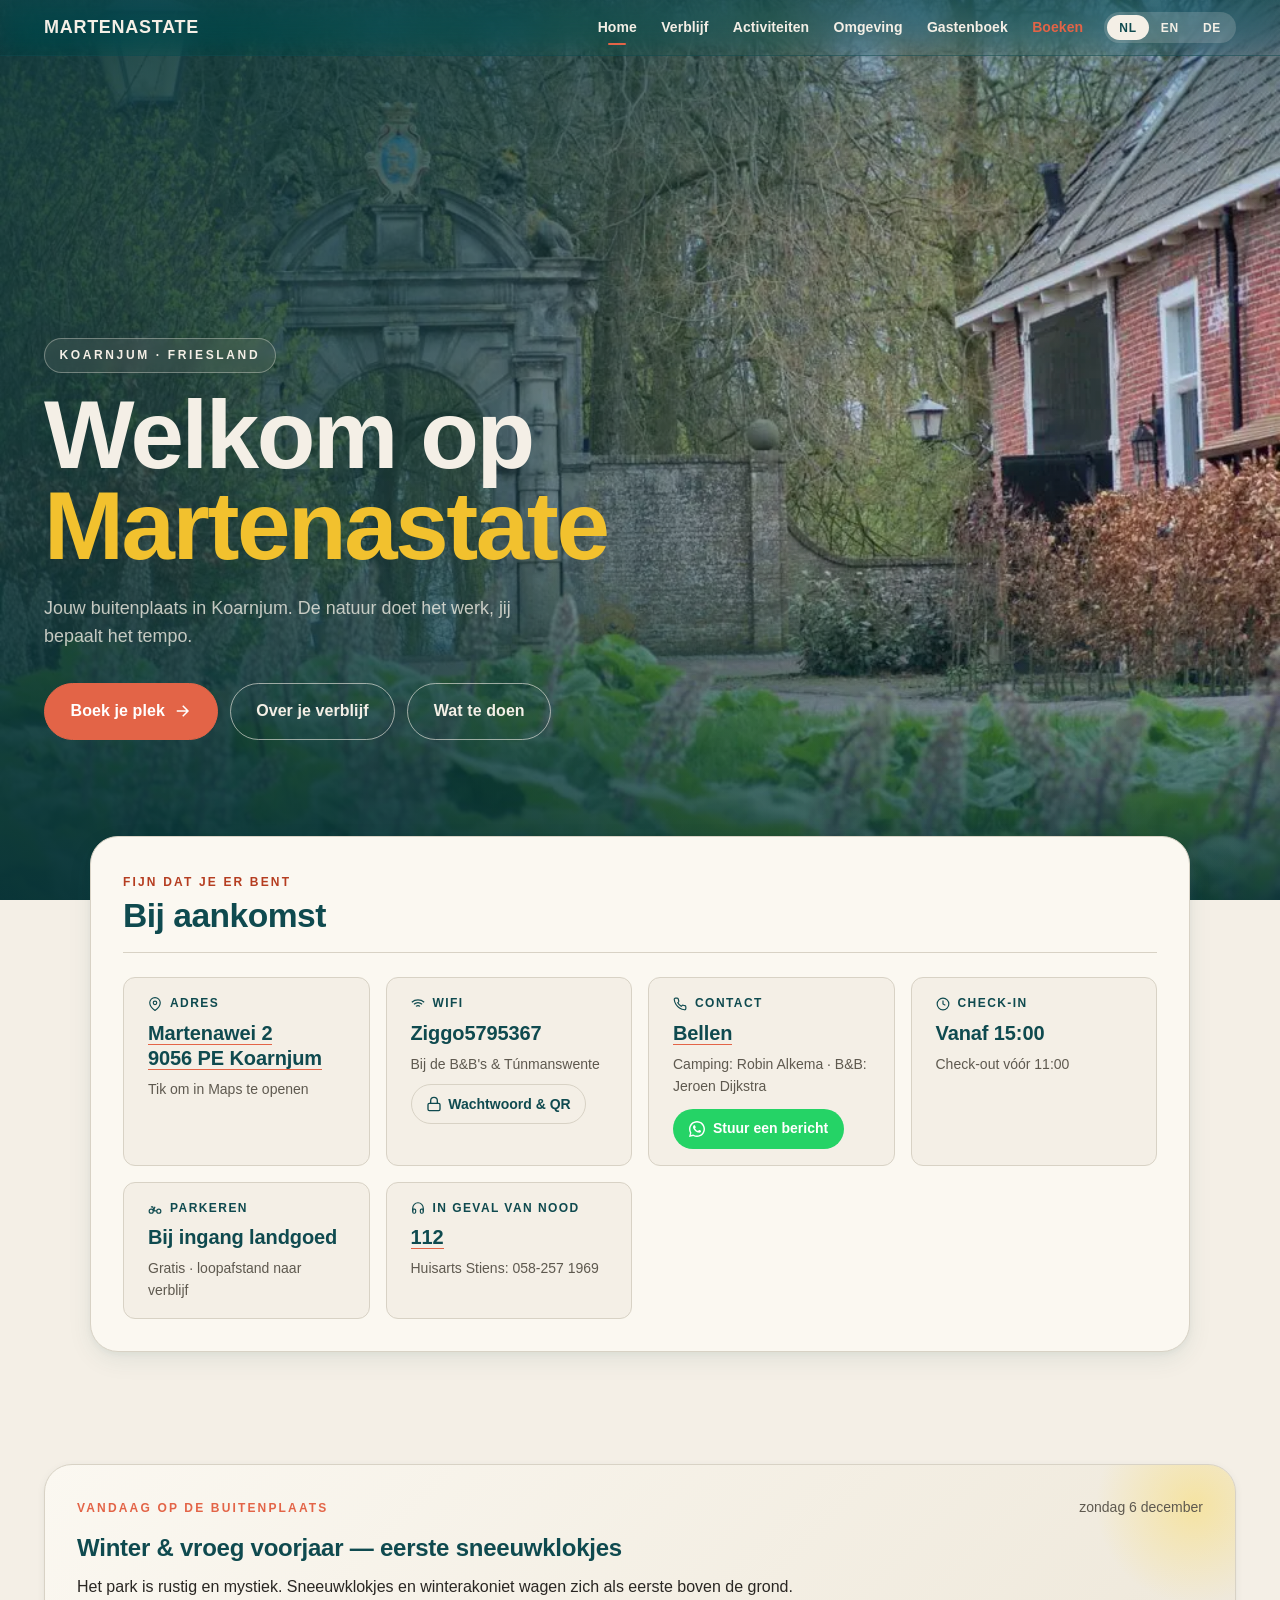
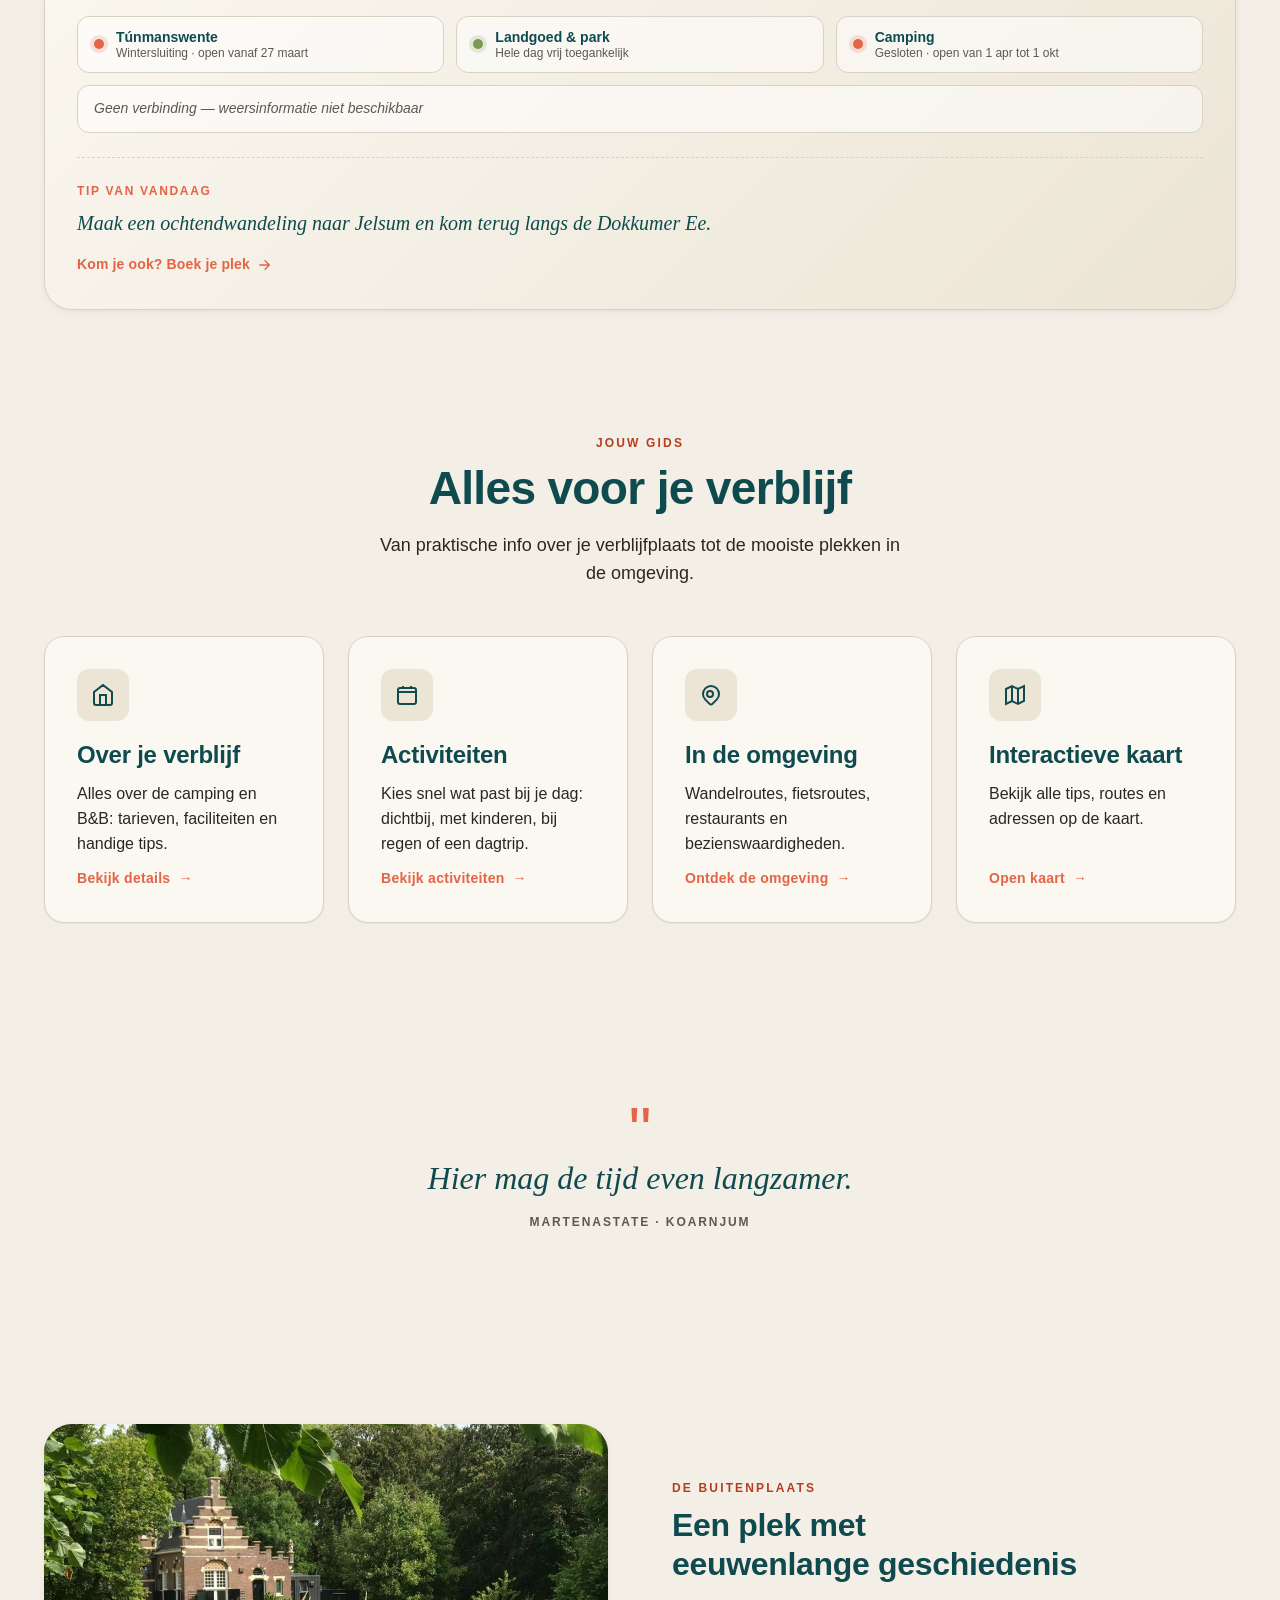
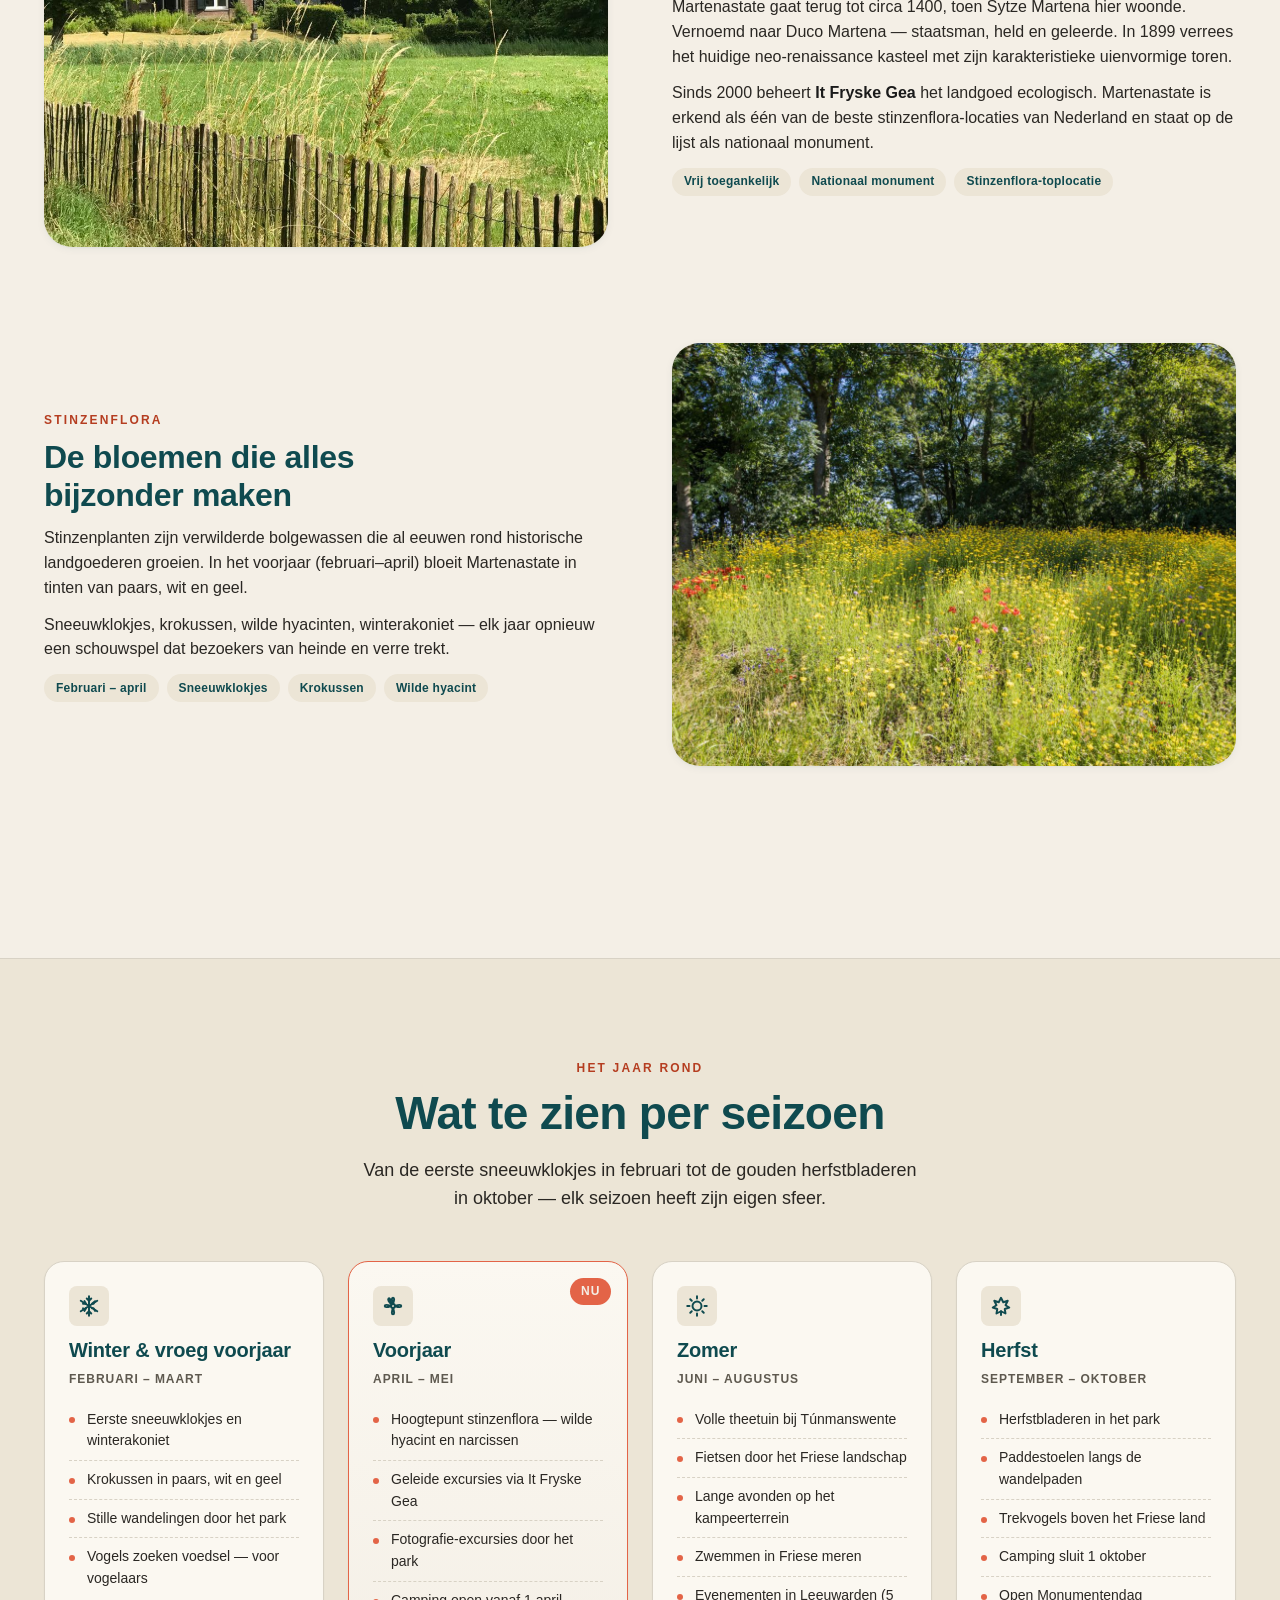
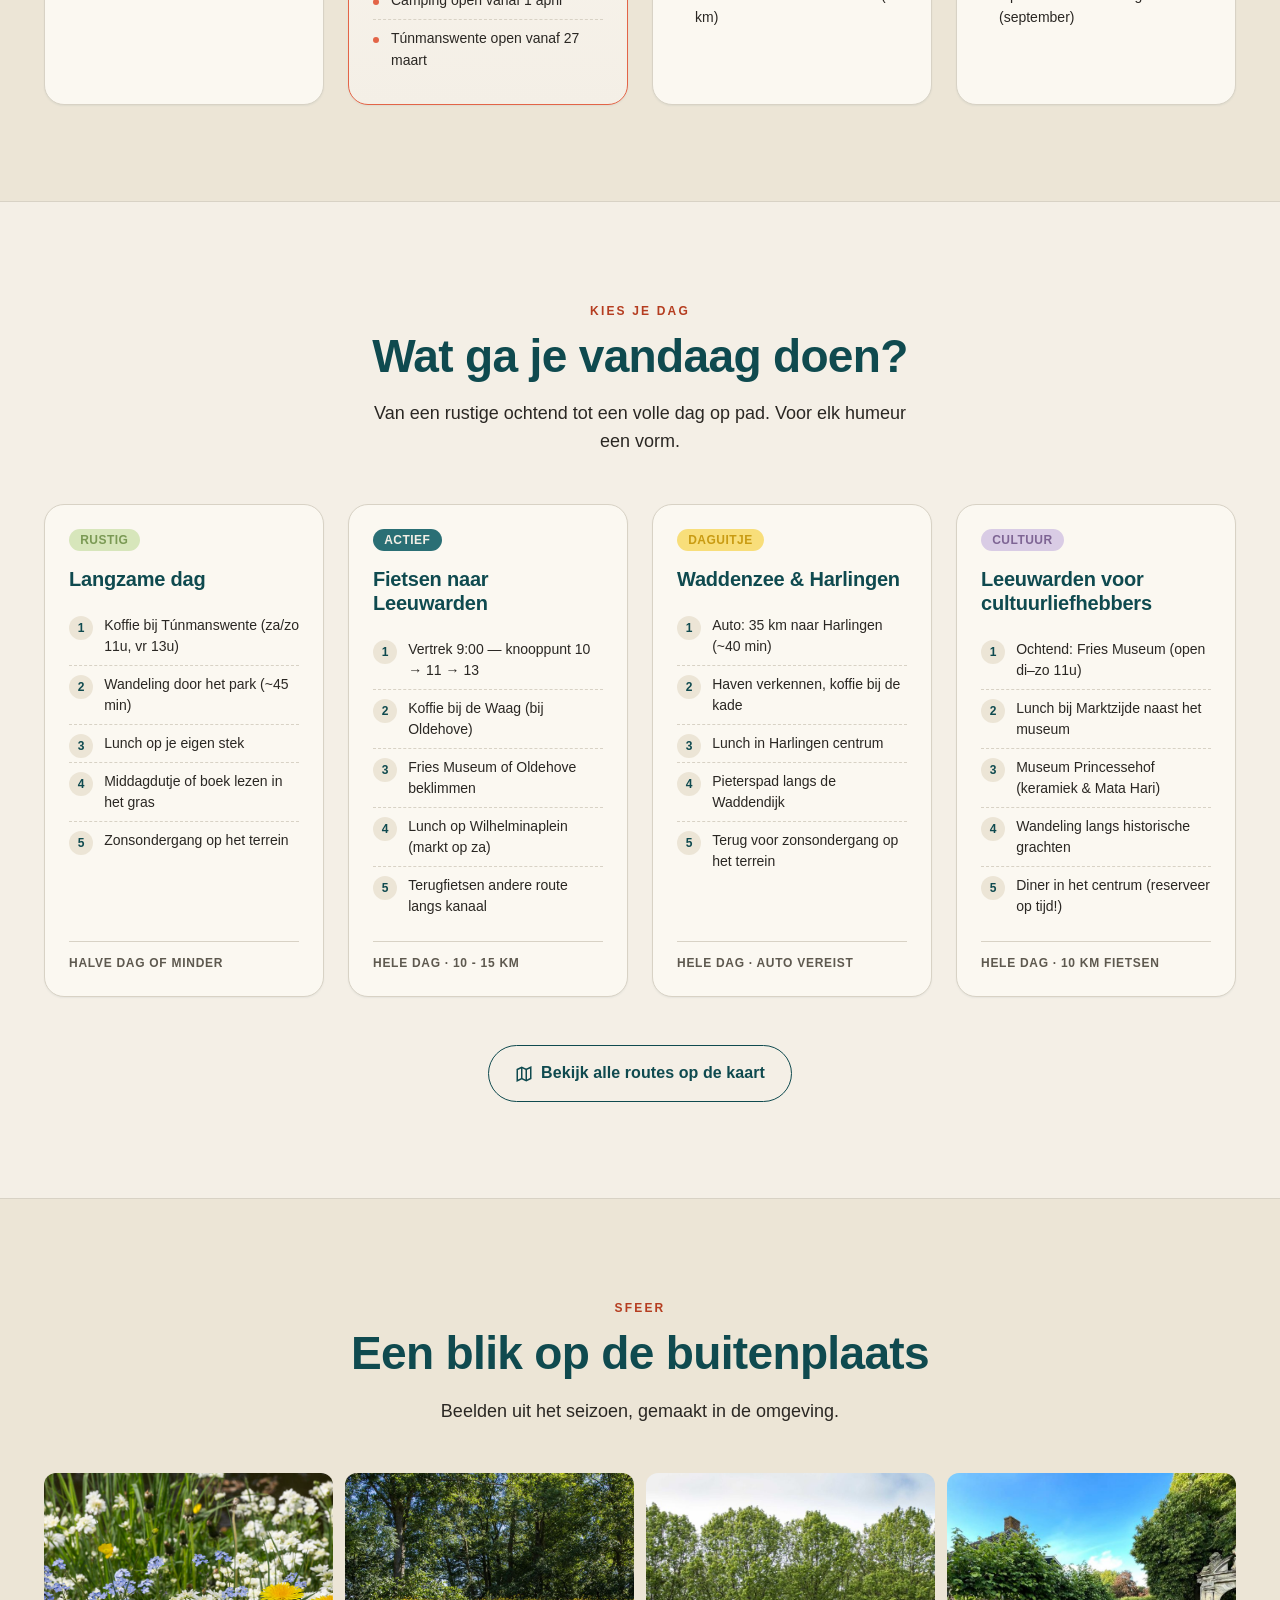
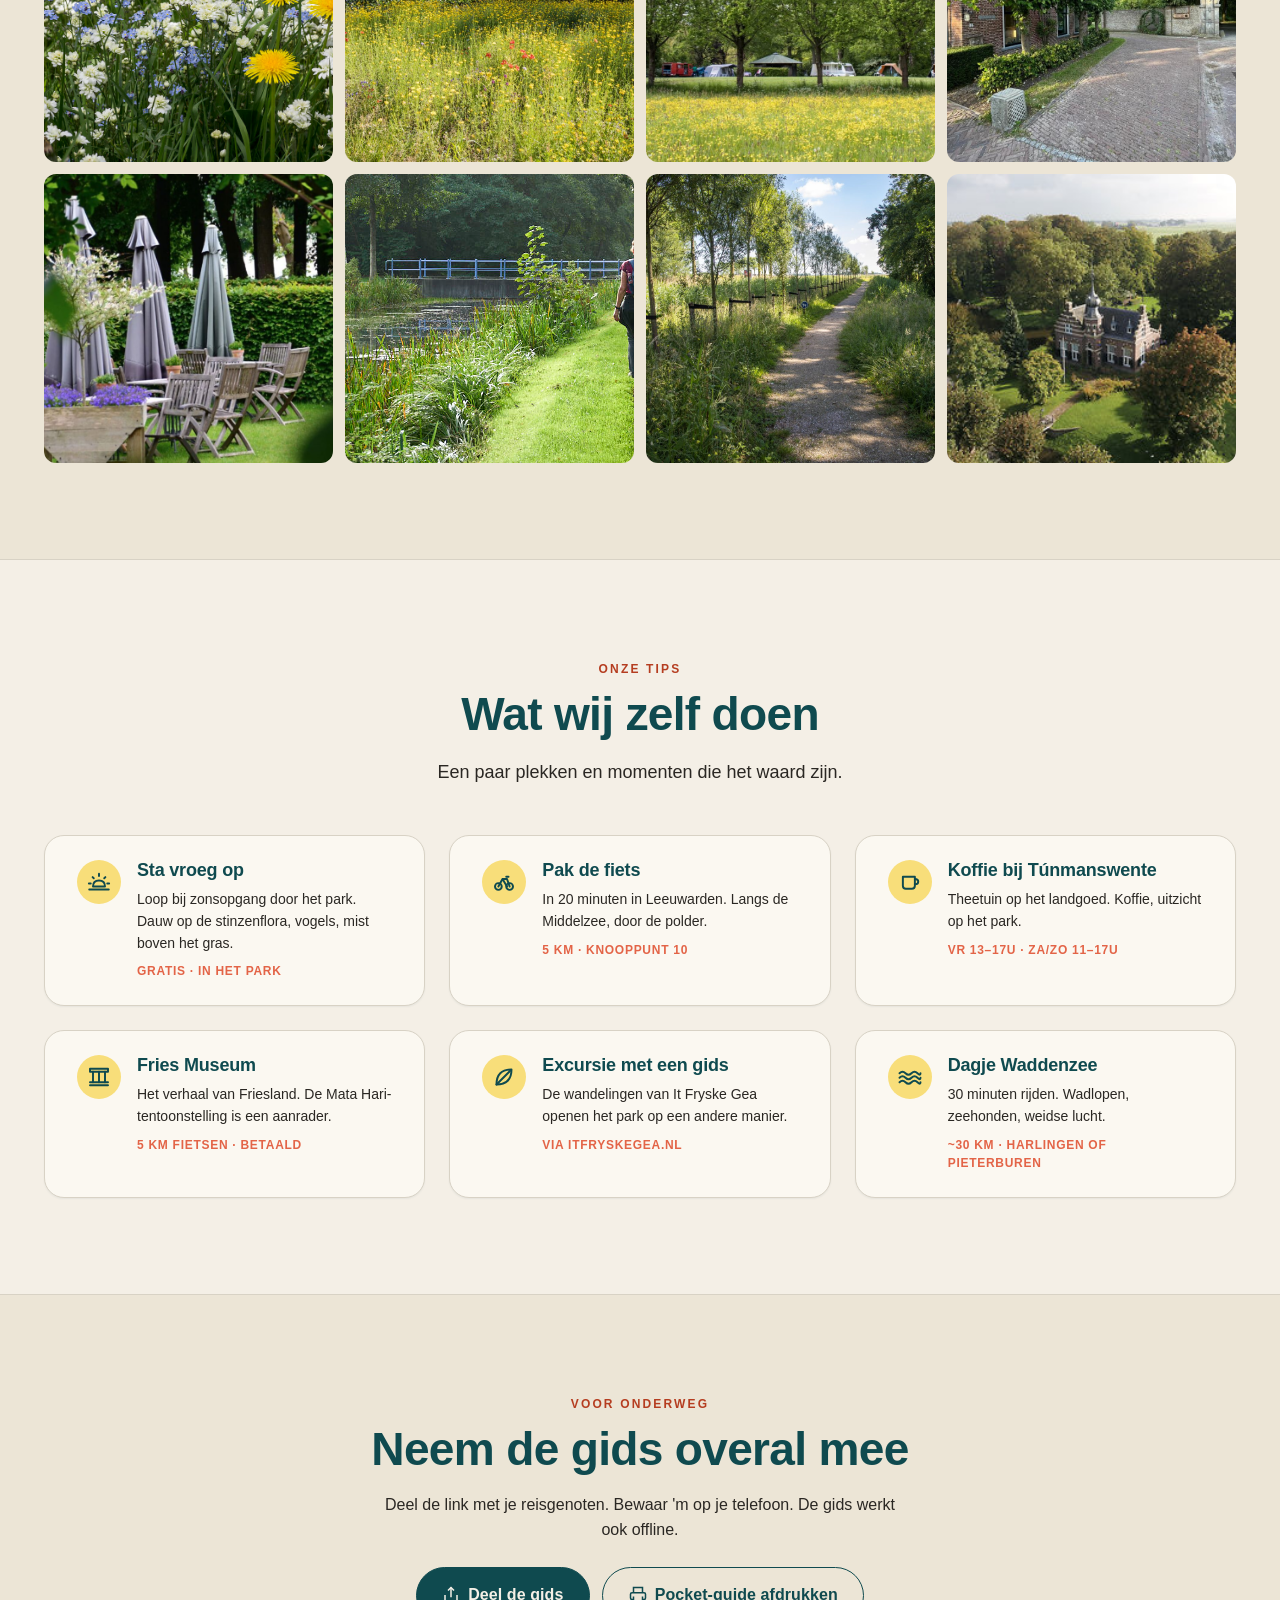
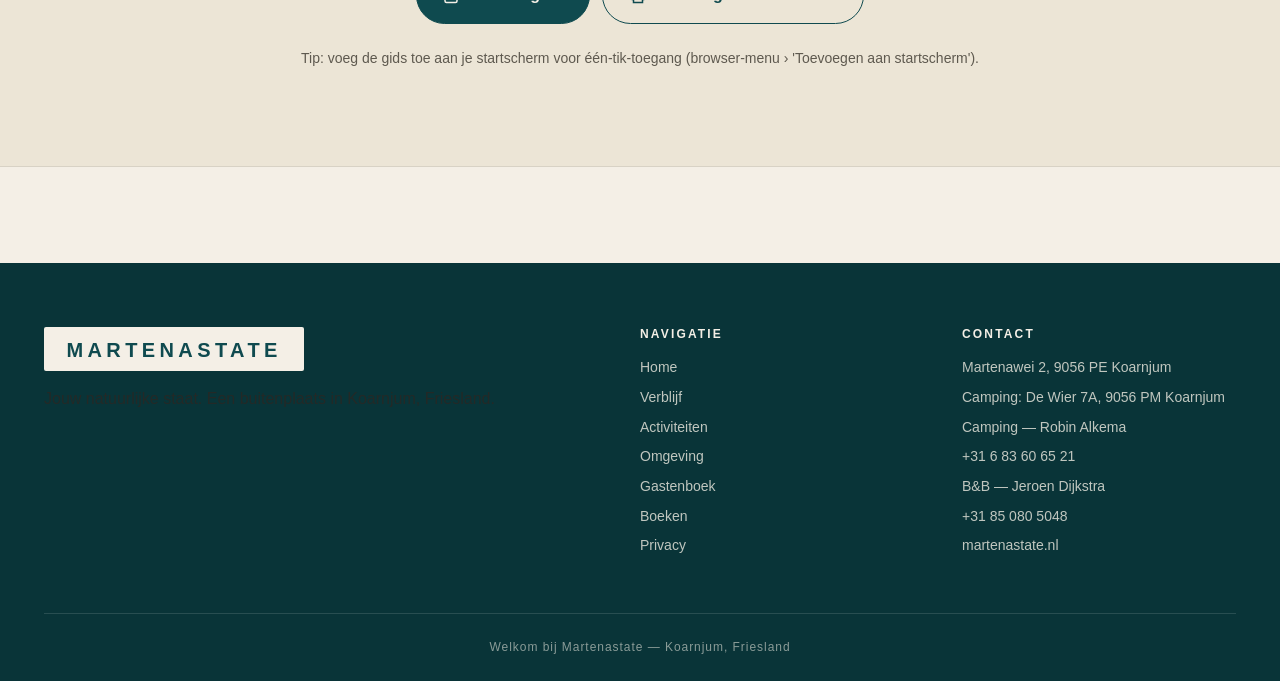
==== commit eb1e03b8: "WiFi: SSID zonder spatie (Ziggo5795367) — QR verbindt nu correct; SW v32 Co-Authored-By: Claude Opus" ====
--- a/index.html
+++ b/index.html
@@ -147,7 +147,7 @@
             <svg viewBox="0 0 24 24" fill="none" stroke="currentColor" stroke-width="2" aria-hidden="true"><path d="M5 12.55a11 11 0 0 1 14.08 0"/><path d="M1.42 9a16 16 0 0 1 21.16 0"/><path d="M8.53 16.11a6 6 0 0 1 6.95 0"/><line x1="12" y1="20" x2="12.01" y2="20"/></svg>
             <span data-i18n="arrival.wifi.label">WiFi</span>
           </div>
-          <div class="arrival-value">Ziggo 5795367</div>
+          <div class="arrival-value">Ziggo5795367</div>
           <div class="arrival-sub" data-i18n="arrival.wifi.sub">Bij de B&amp;B's &amp; Túnmanswente</div>
           <button type="button" class="arrival-wifi-btn" data-wifi>
             <svg viewBox="0 0 24 24" fill="none" stroke="currentColor" stroke-width="2" aria-hidden="true"><rect x="3" y="11" width="18" height="11" rx="2"/><path d="M7 11V7a5 5 0 0 1 10 0v4"/></svg>
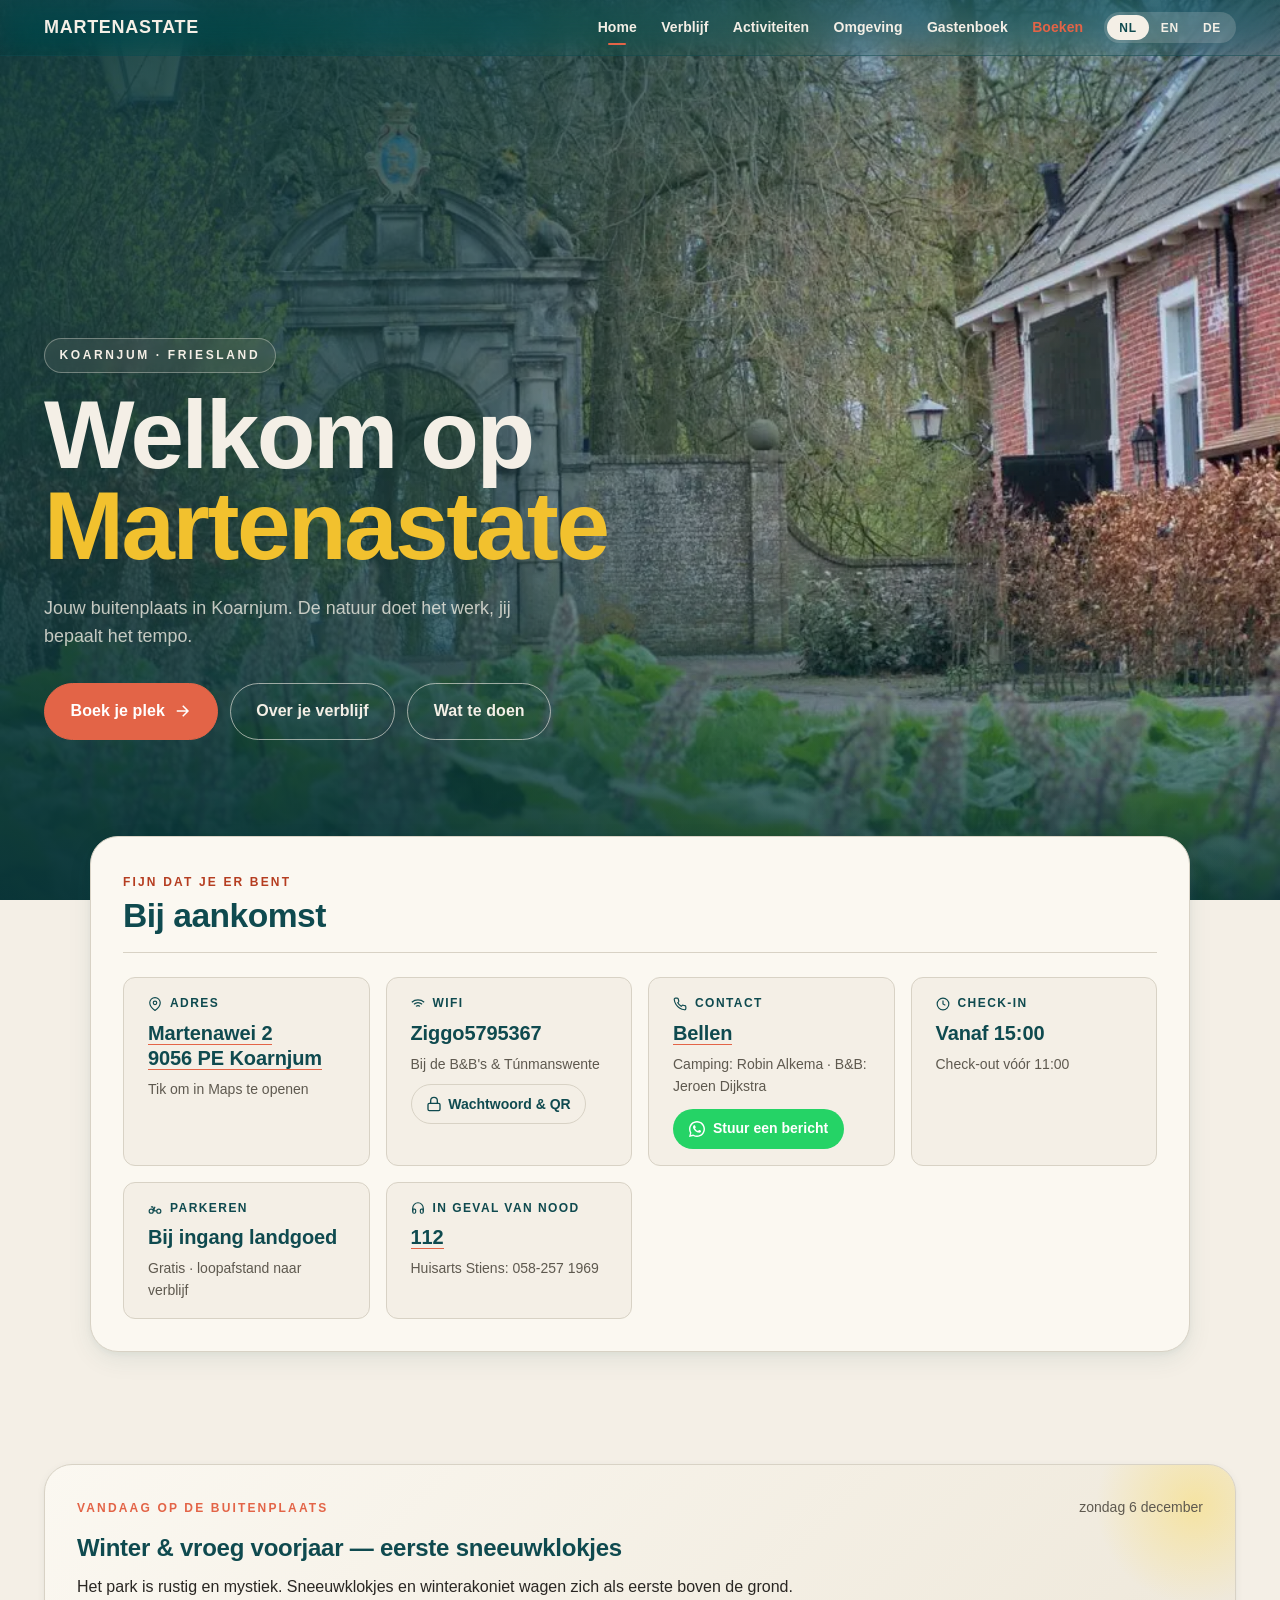
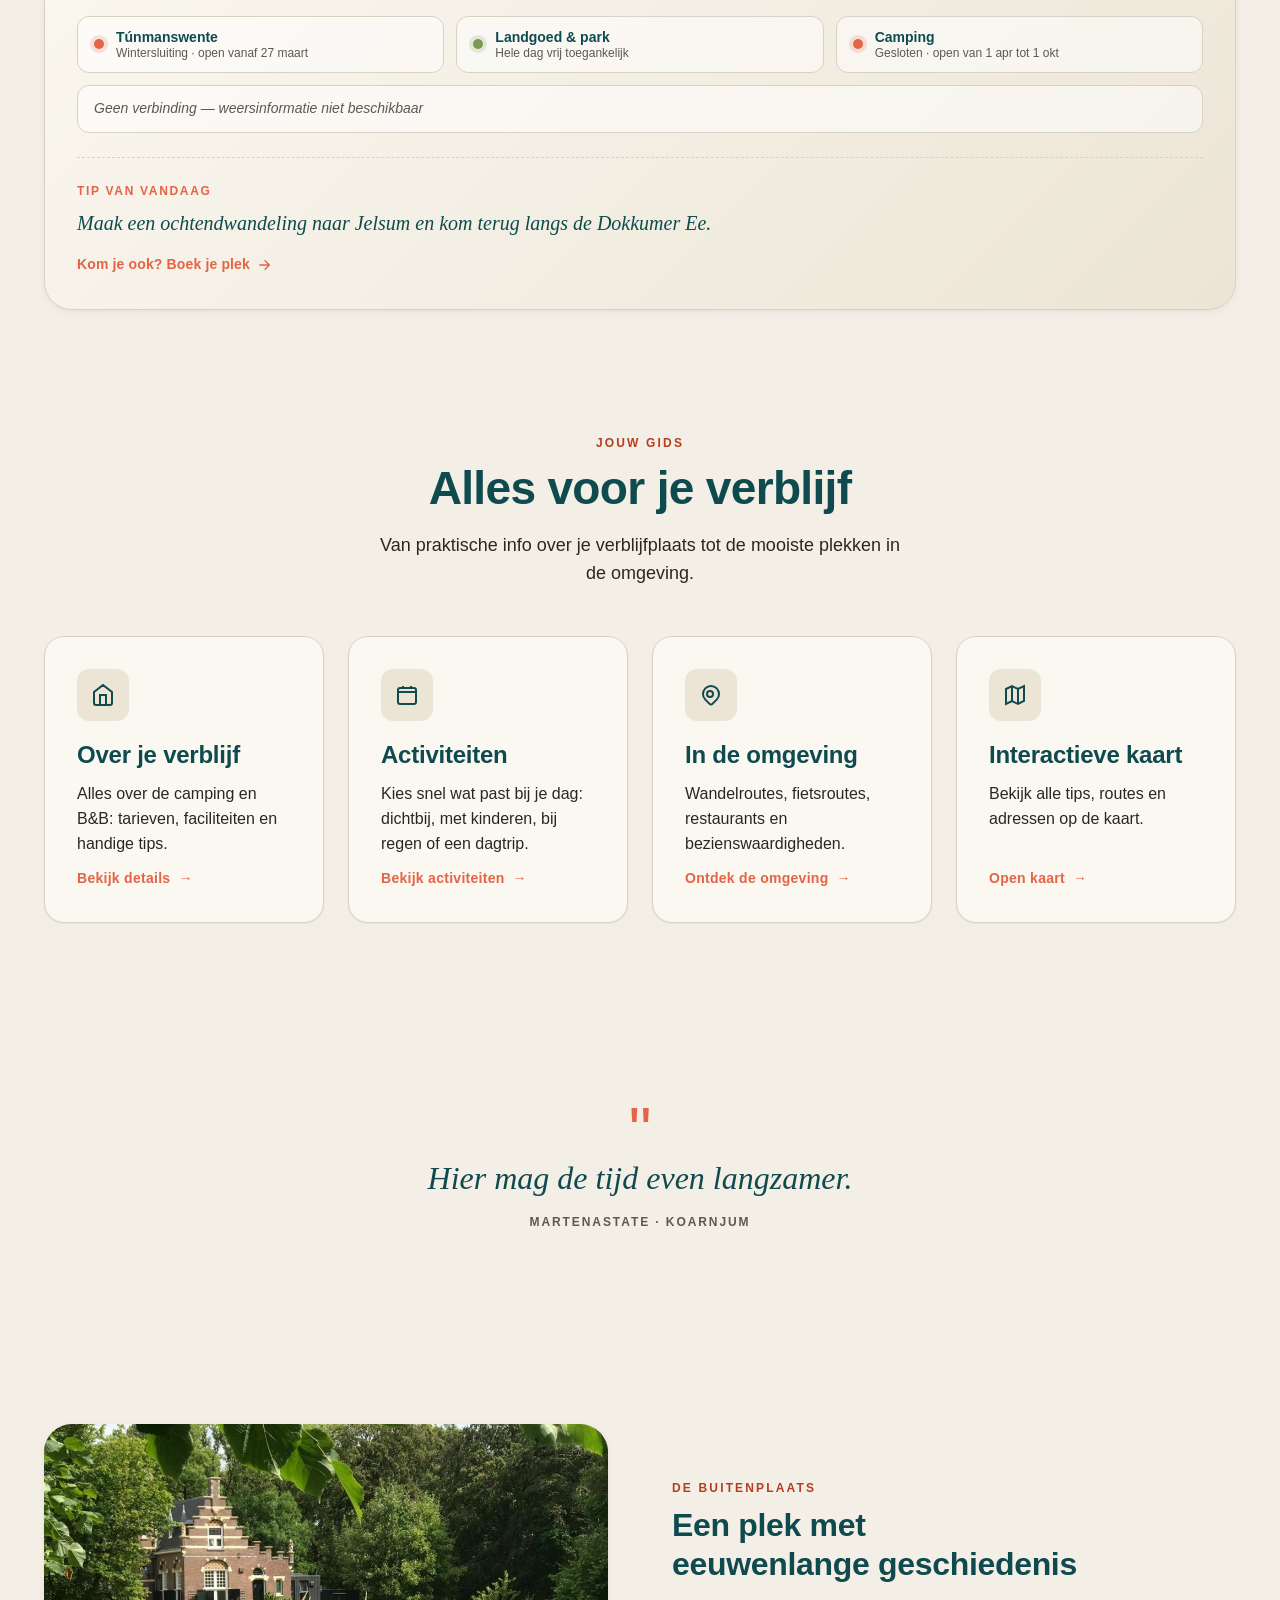
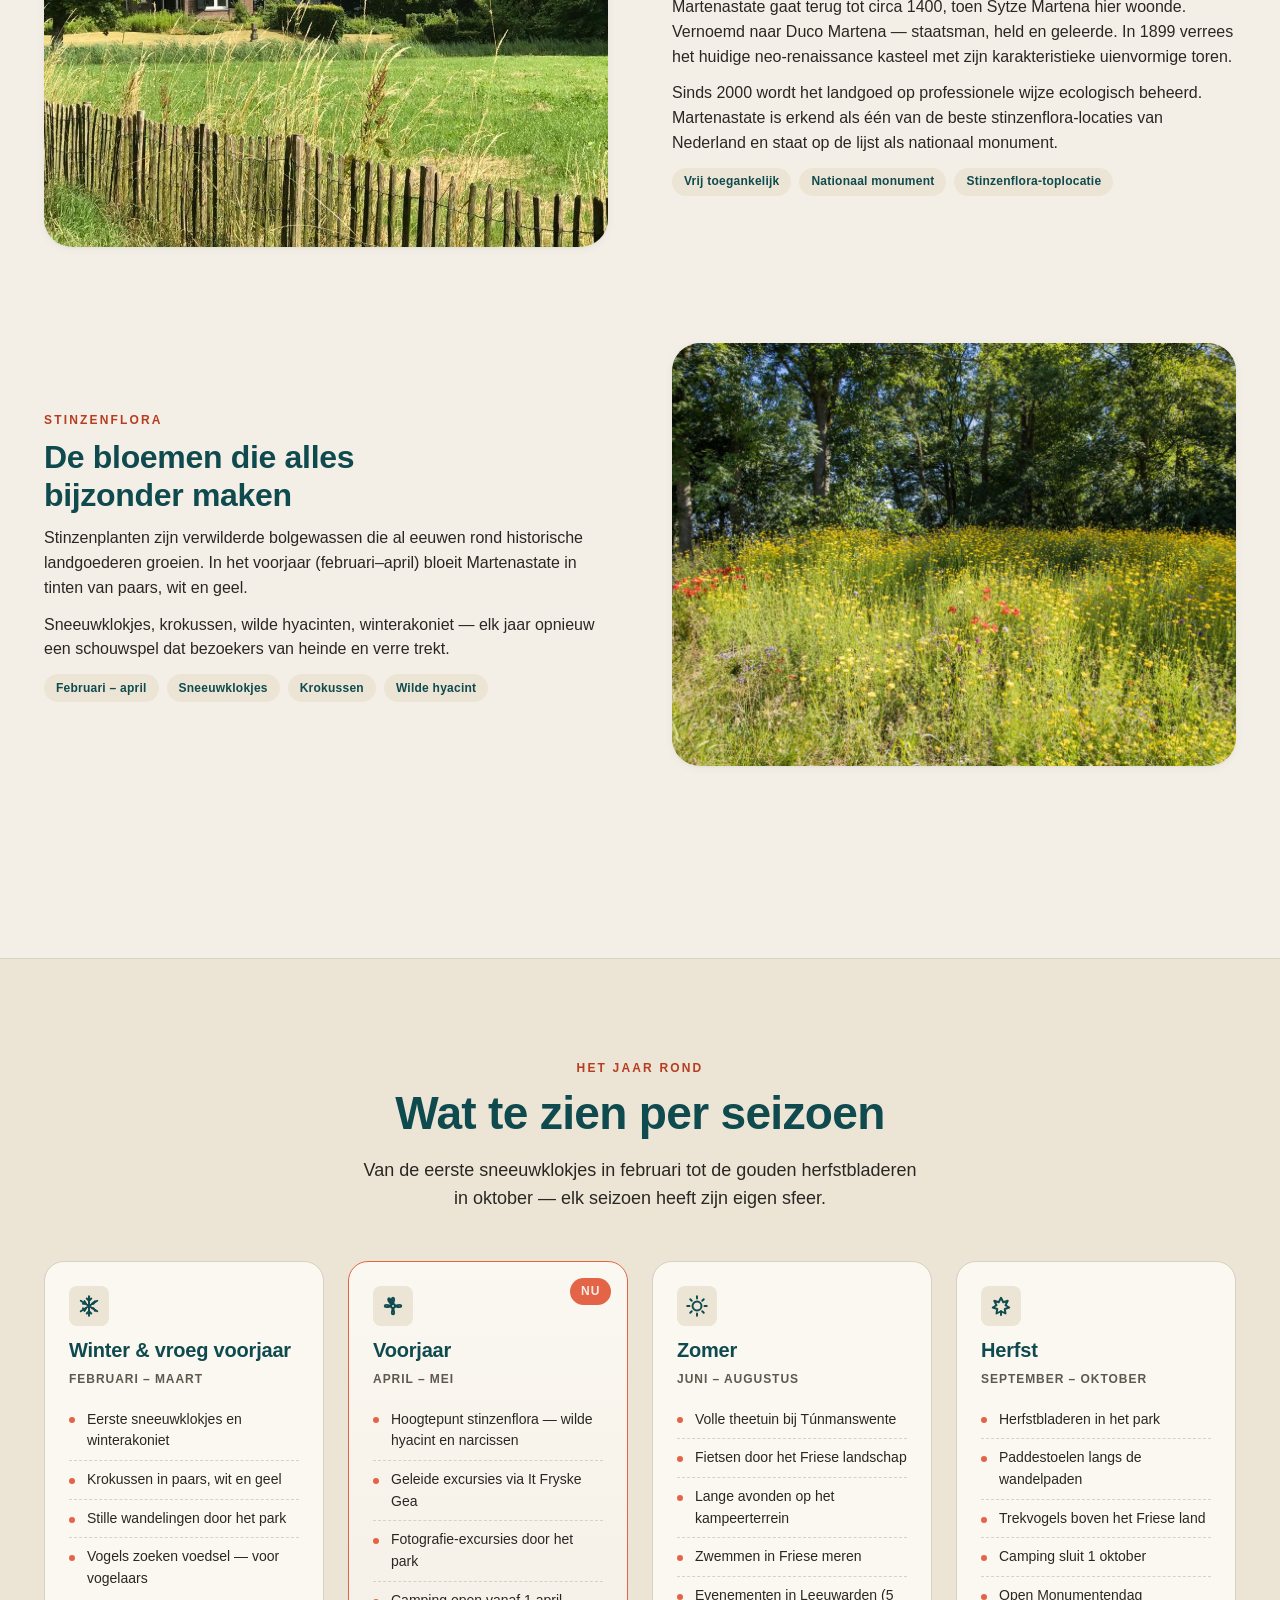
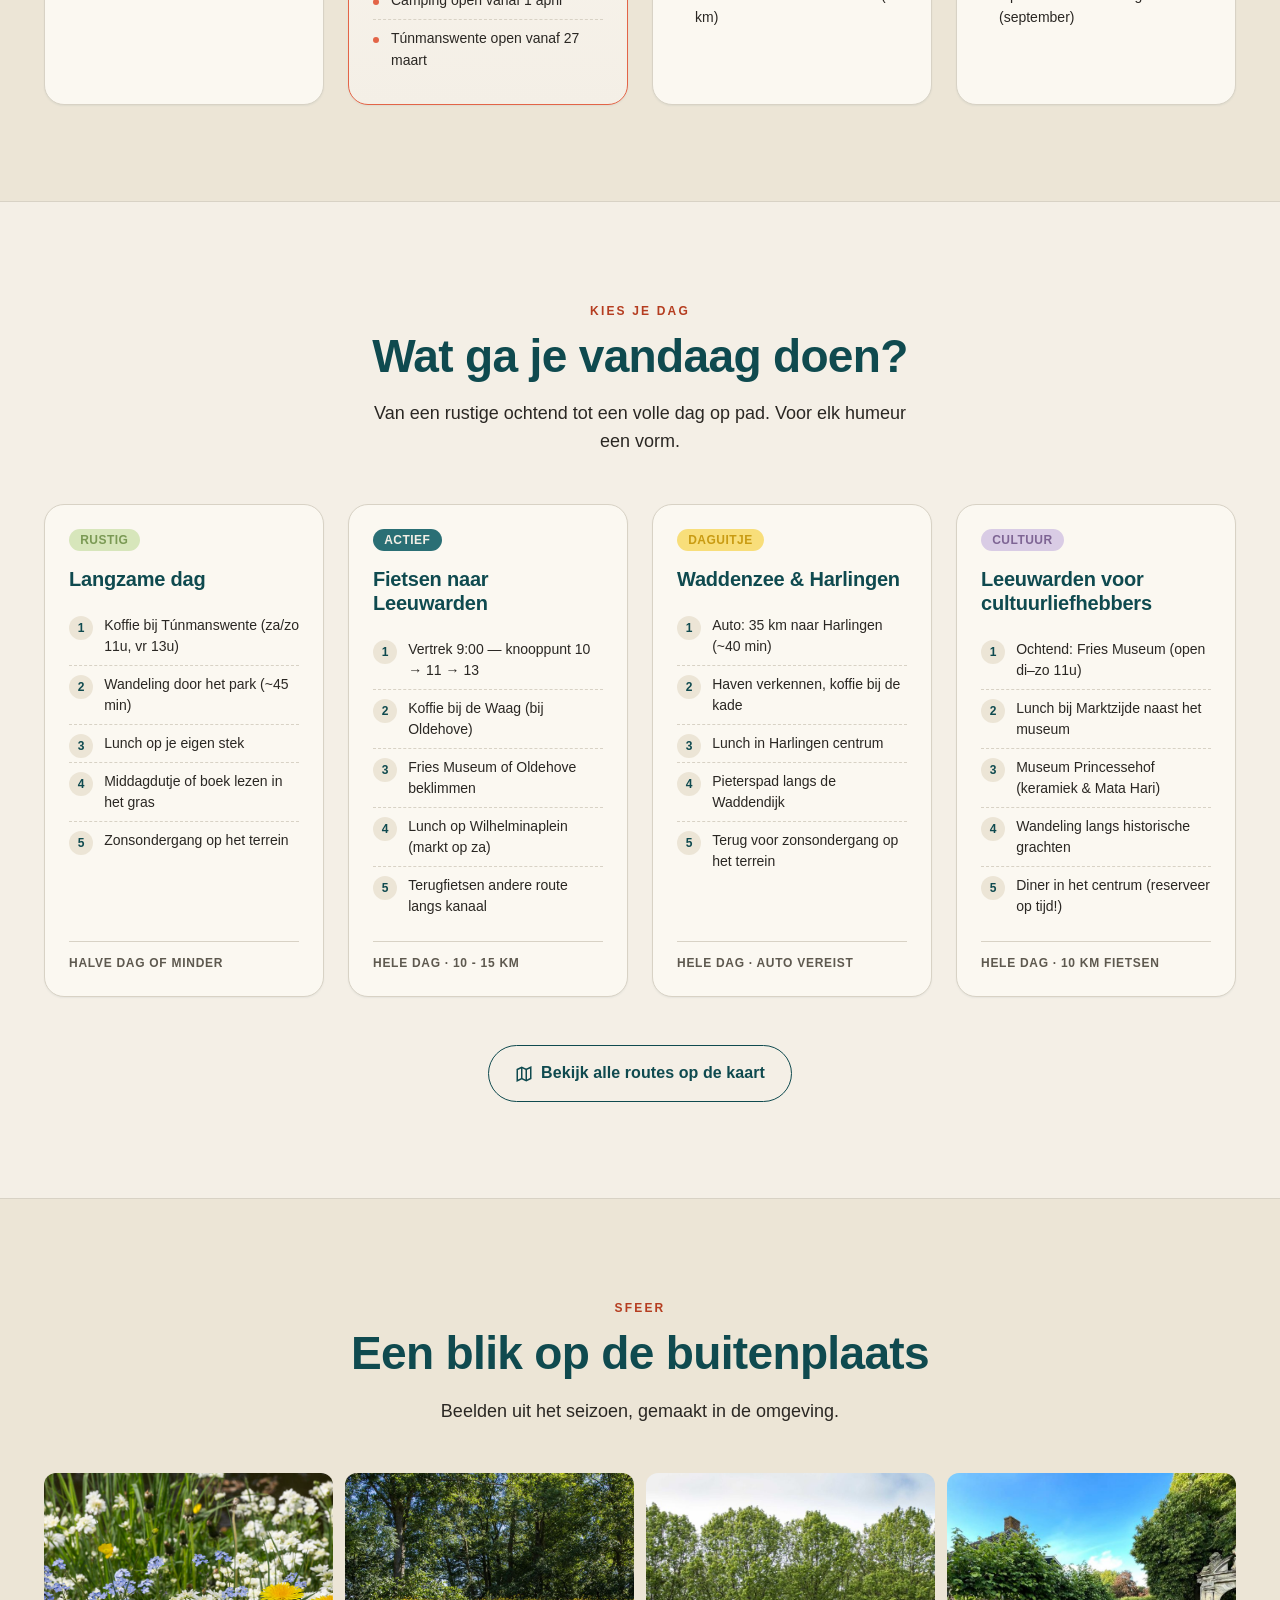
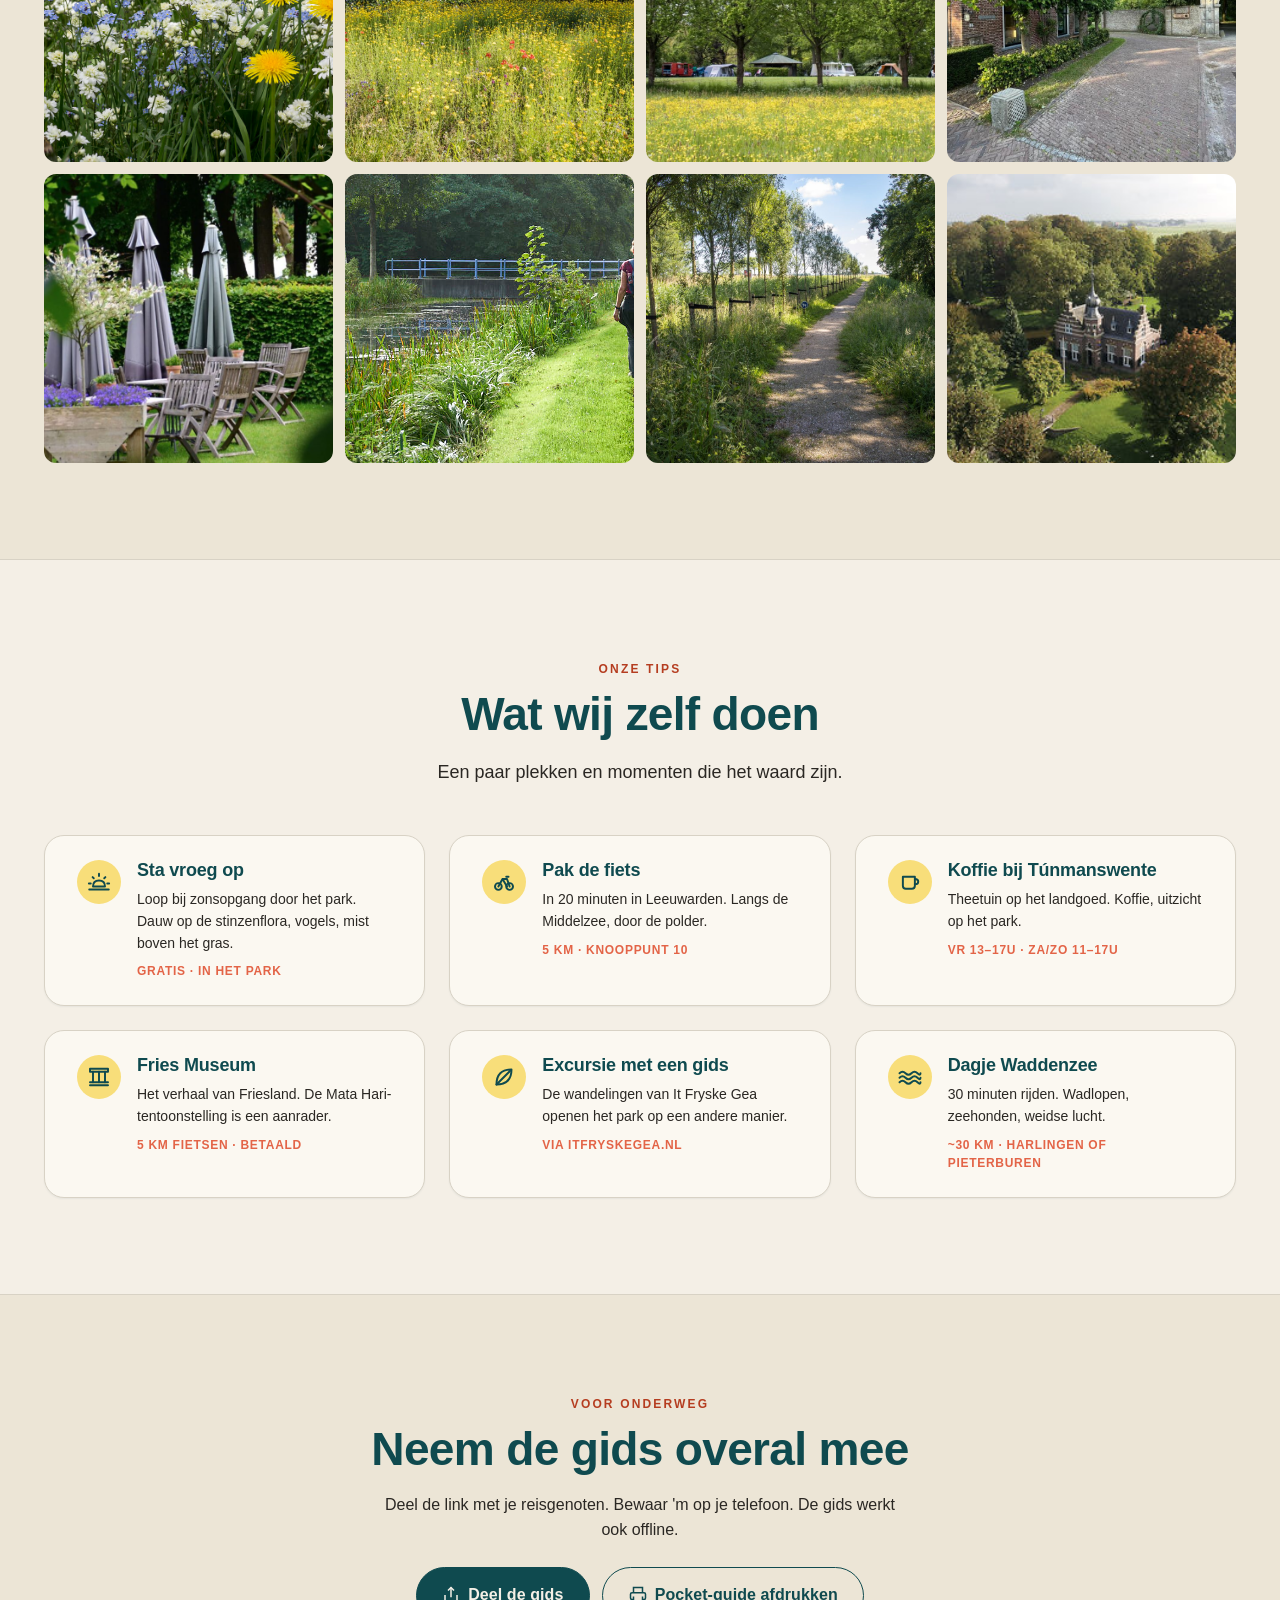
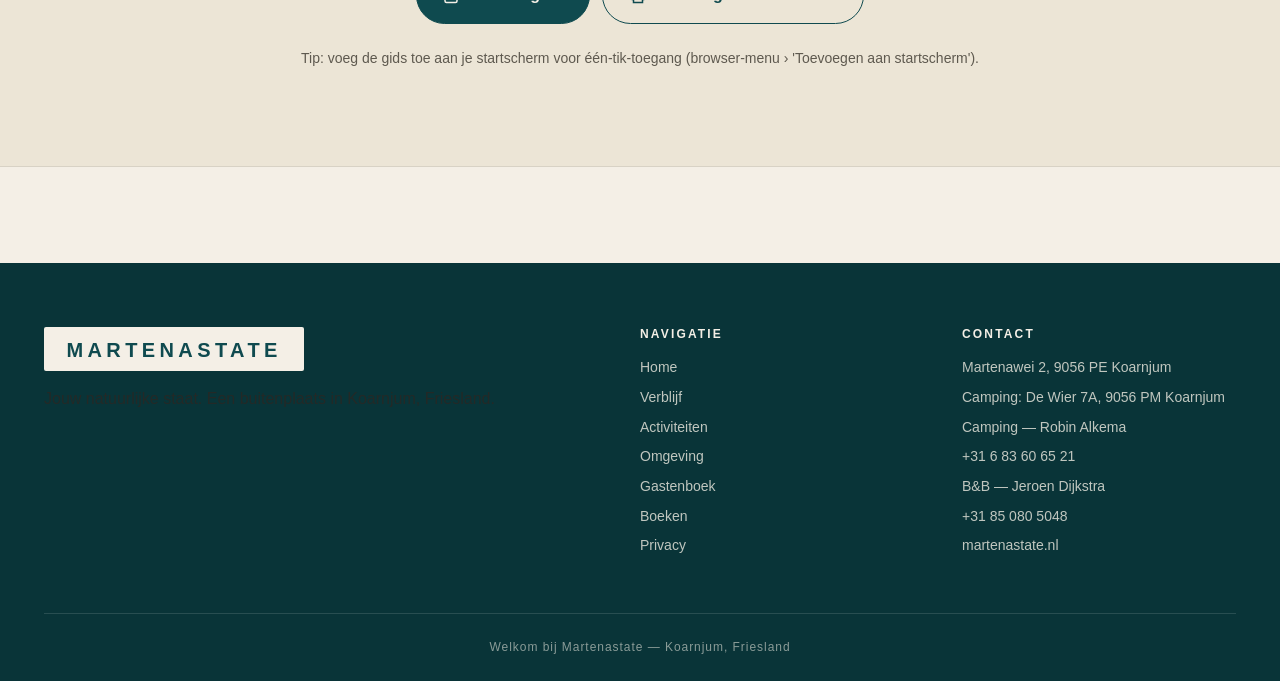
==== commit 5ed697be: "Estate copy: drop It Fryske Gea from management sentence; SW v33 home.estate.p2 now reads "Sinds 200" ====
--- a/index.html
+++ b/index.html
@@ -318,7 +318,7 @@
           <span class="section-eyebrow" data-i18n="home.estate.eyebrow">De buitenplaats</span>
           <h3 data-i18n="home.estate.h3">Een plek met eeuwenlange geschiedenis</h3>
           <p data-i18n="home.estate.p1">Martenastate gaat terug tot circa 1400, toen Sytze Martena hier woonde. Vernoemd naar Duco Martena — staatsman, held en geleerde. In 1899 verrees het huidige neo-renaissance kasteel met zijn karakteristieke uienvormige toren.</p>
-          <p data-i18n-html="home.estate.p2">Sinds 2000 beheert <strong>It Fryske Gea</strong> het landgoed ecologisch. Martenastate is erkend als één van de beste stinzenflora-locaties van Nederland en staat op de lijst als nationaal monument.</p>
+          <p data-i18n-html="home.estate.p2">Sinds 2000 wordt het landgoed op professionele wijze ecologisch beheerd. Martenastate is erkend als één van de beste stinzenflora-locaties van Nederland en staat op de lijst als nationaal monument.</p>
           <div class="meta">
             <span class="meta-chip" data-i18n="home.chip.free_access">Vrij toegankelijk</span>
             <span class="meta-chip" data-i18n="home.chip.national_monument">Nationaal monument</span>
